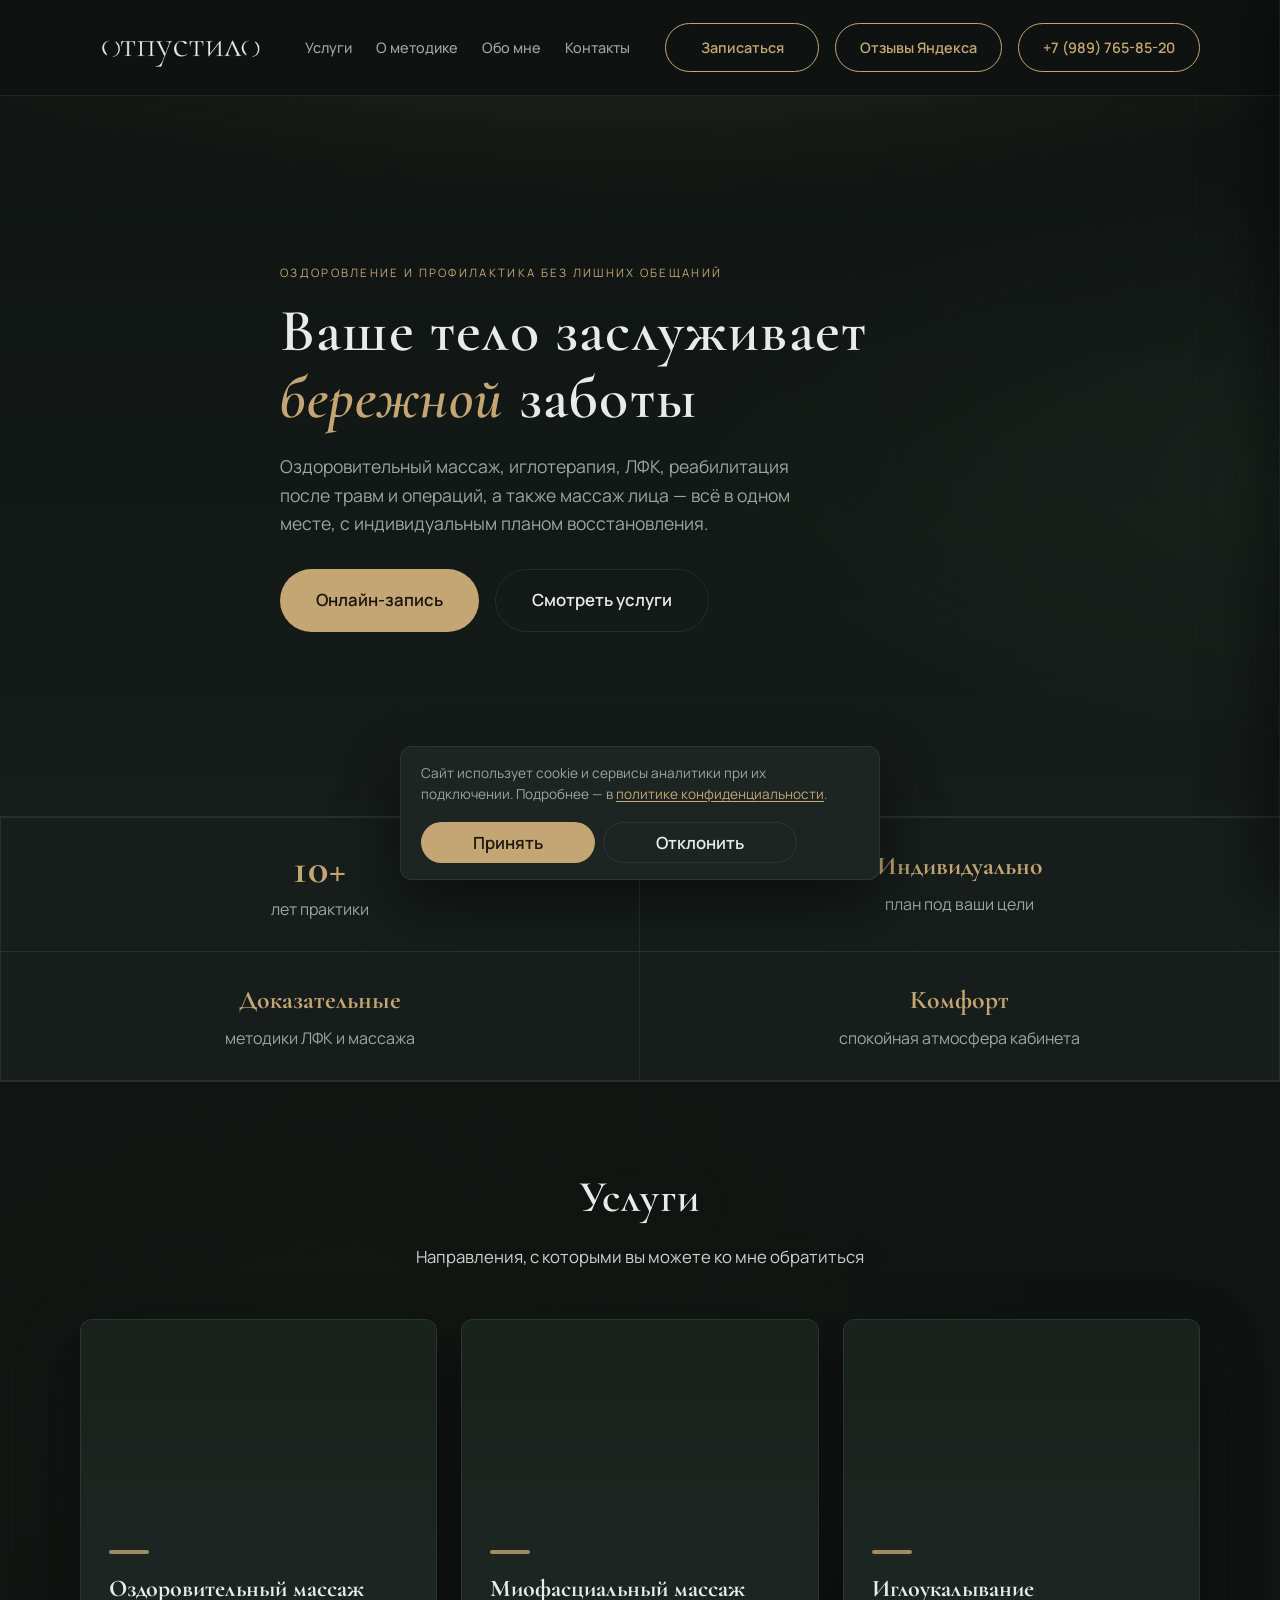
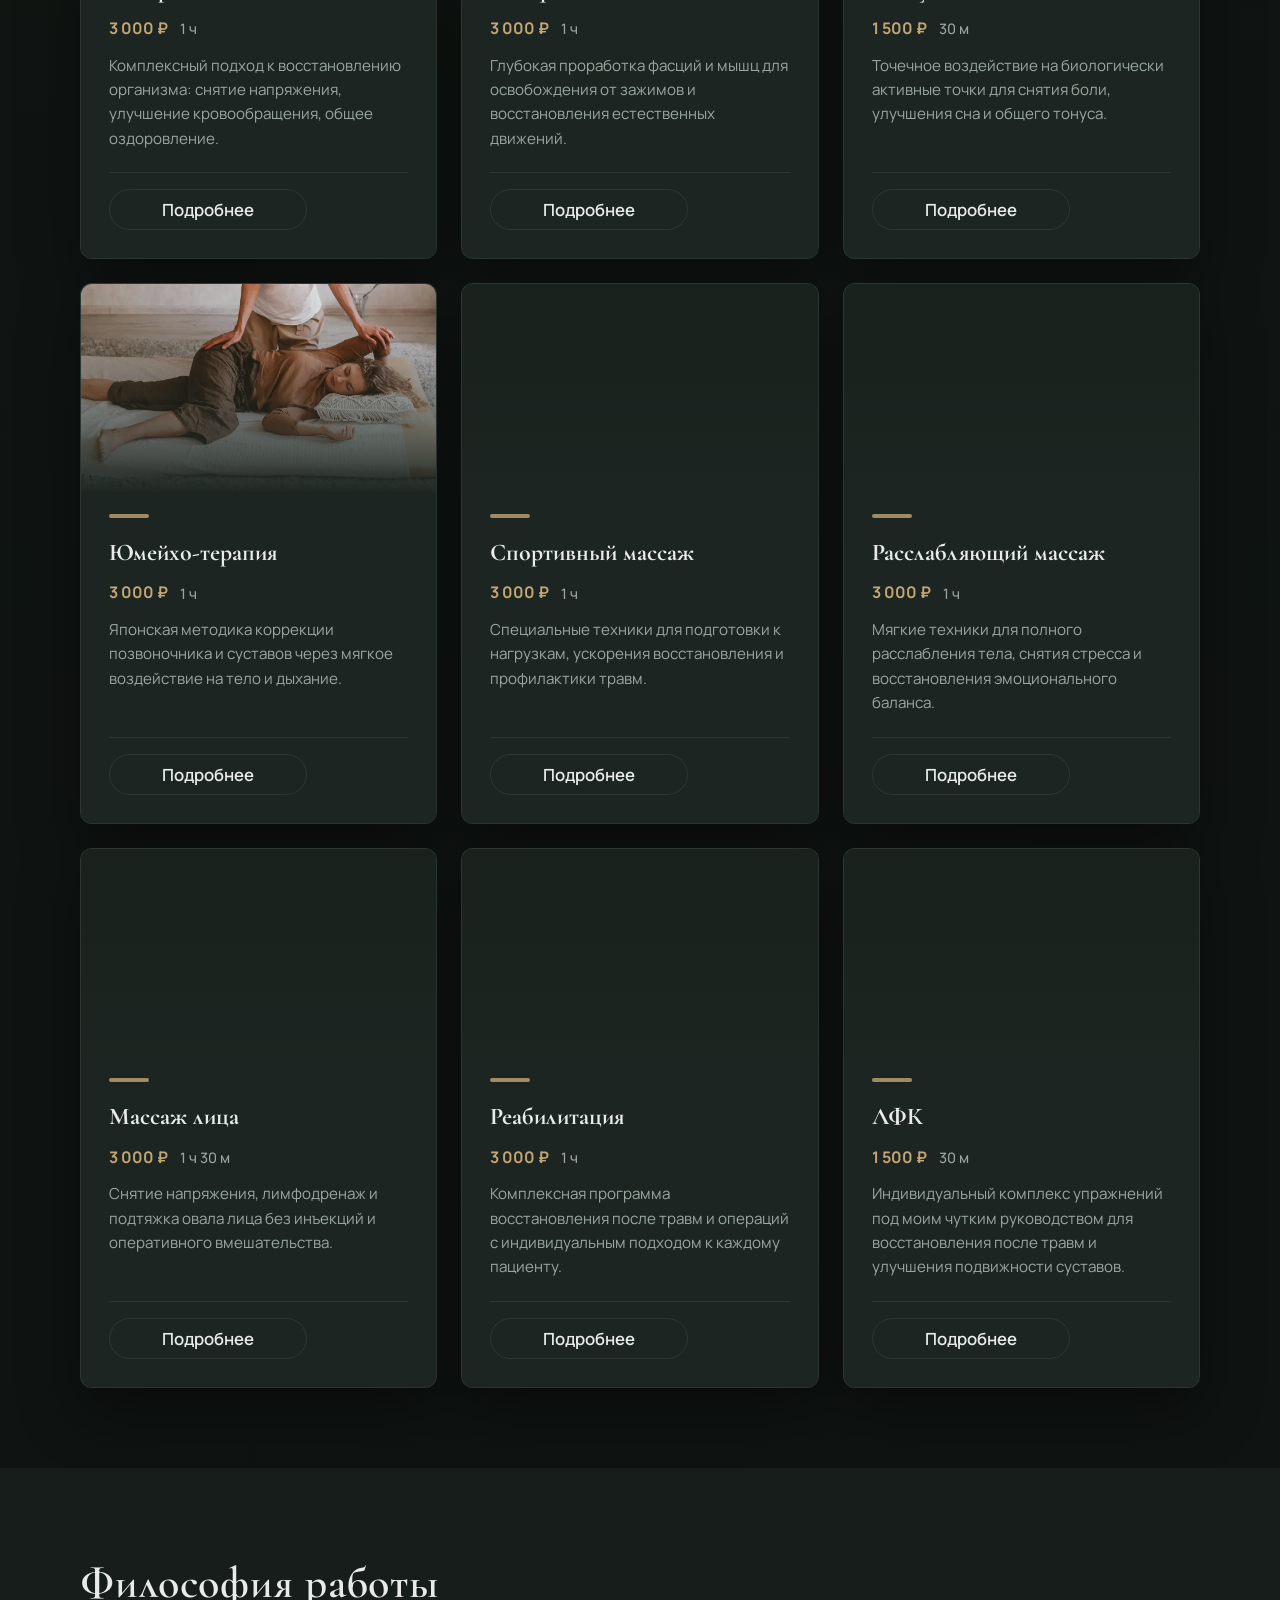
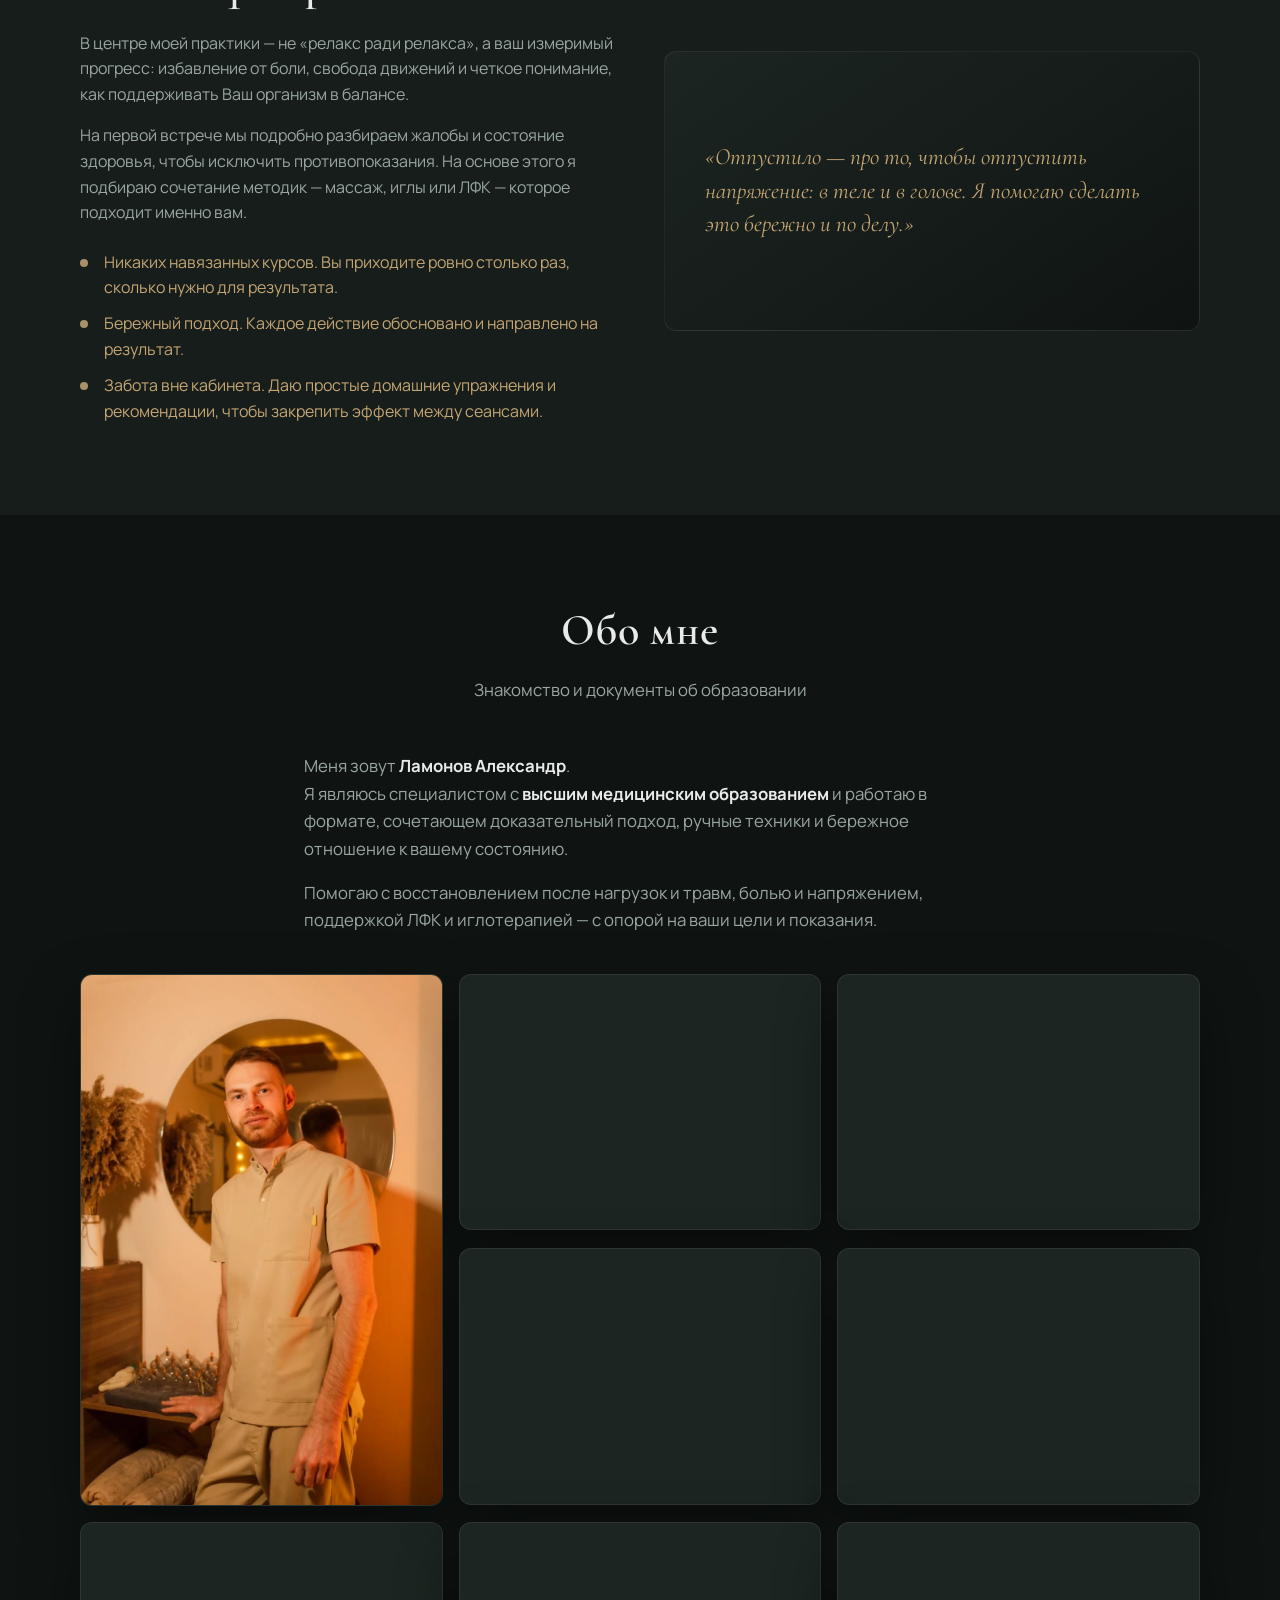
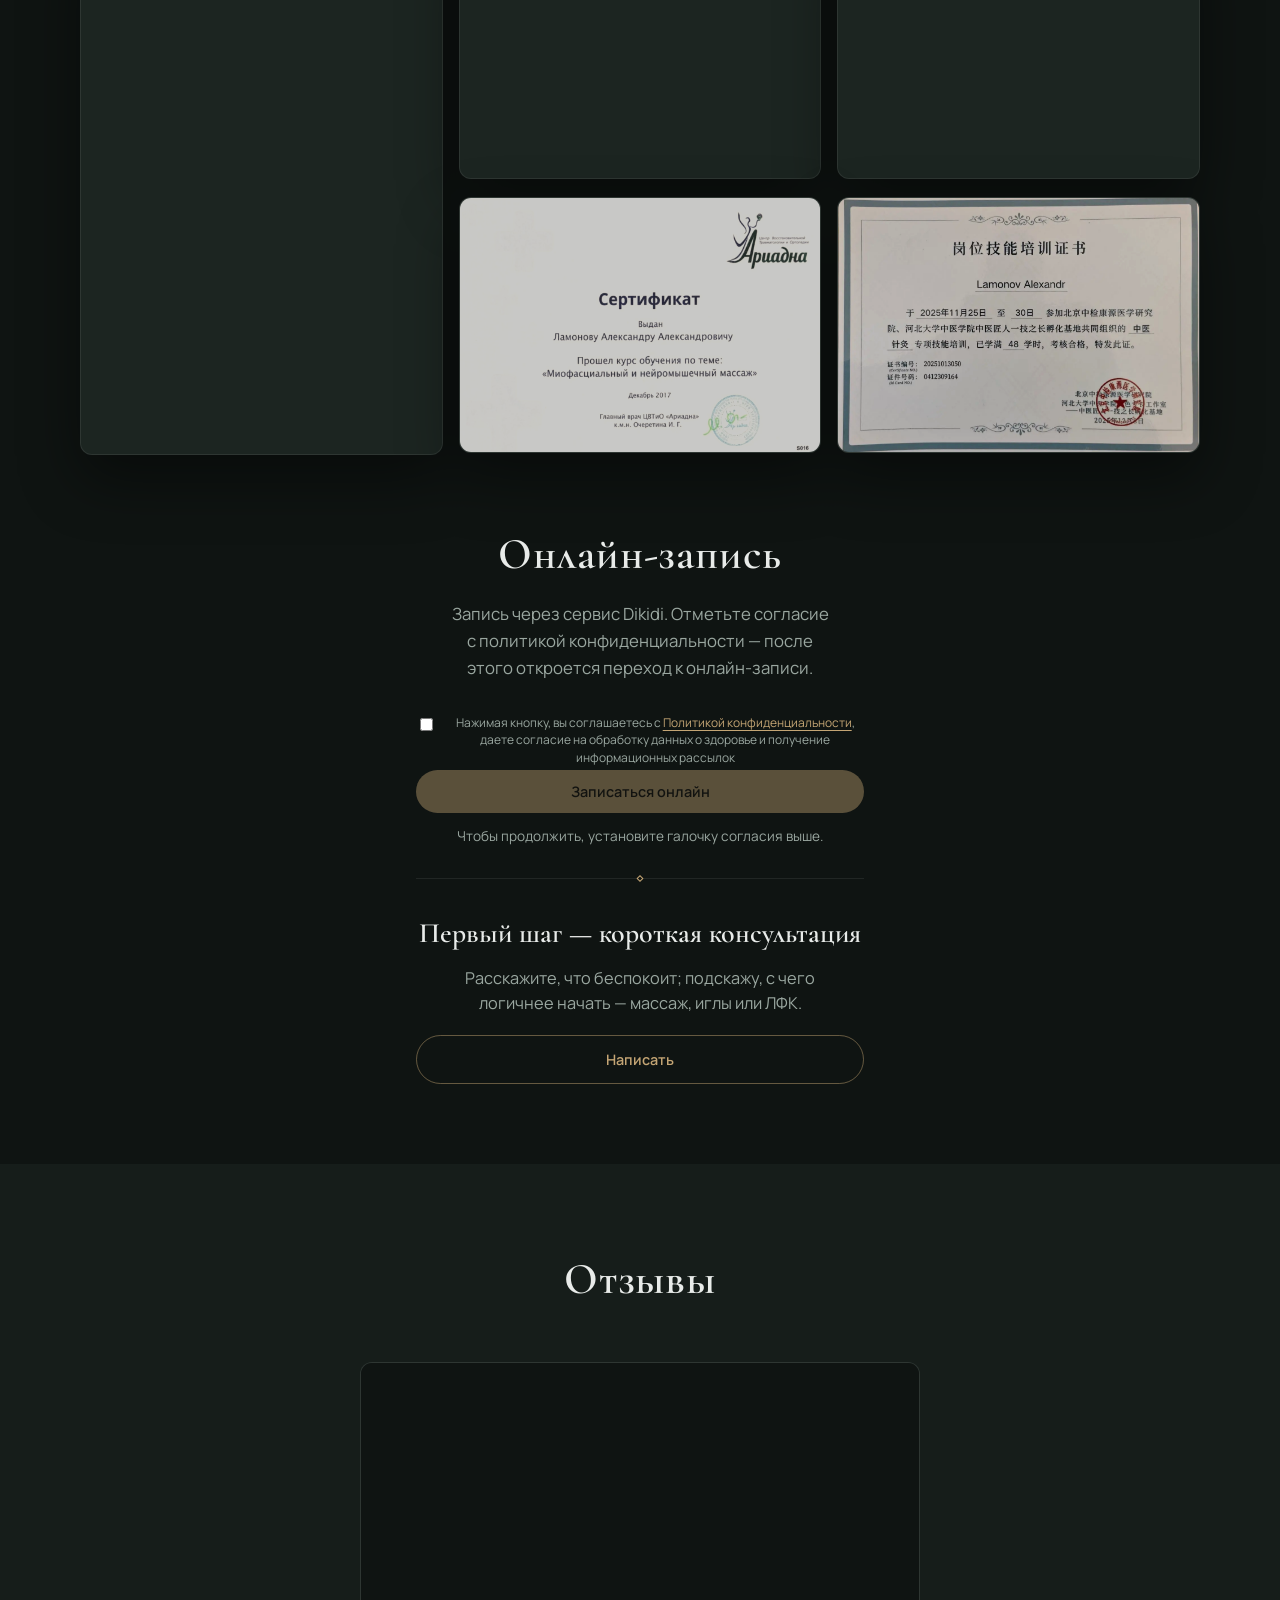
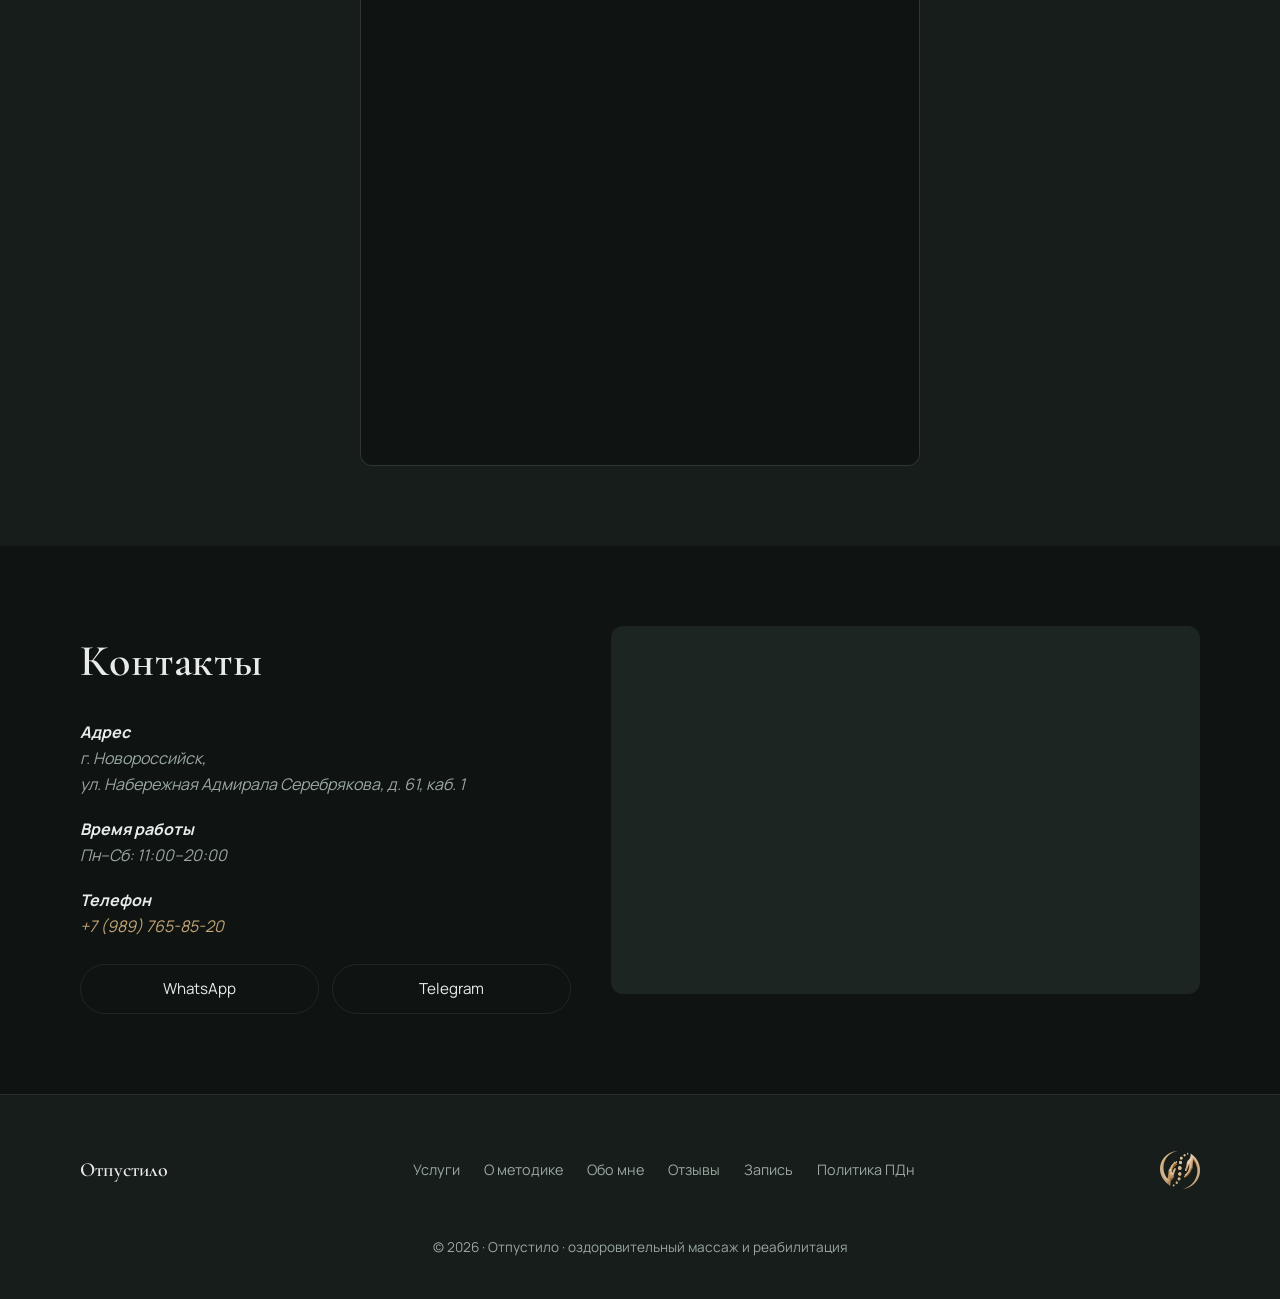
==== index.html @ 8b05443a "Обновление: логотип в шапке, анимация золотистого цвета, кнопка вверх, мобильная версия" ====
<!DOCTYPE html>
<html lang="ru">
<head>
  <meta charset="UTF-8" />
  <meta name="viewport" content="width=device-width, initial-scale=1.0" />
  <meta name="theme-color" content="#ffffff" />
  <meta name="description" content="Отпустило — оздоровительный массаж, иглотерапия, ЛФК, реабилитация и массаж лица. Индивидуальный подход." />
  <title>Отпустило — оздоровительный массаж, иглотерапия, ЛФК, реабилитация</title>

  <meta property="og:locale" content="ru_RU" />
  <meta property="og:type" content="website" />
  <meta property="og:site_name" content="Отпустило" />
  <meta property="og:title" content="Отпустило — оздоровительный массаж, иглотерапия, ЛФК, реабилитация" />
  <meta property="og:description" content="Отпустило — оздоровительный массаж, иглотерапия, ЛФК, реабилитация и массаж лица. Индивидуальный подход." />
  <meta property="og:image" content="images/services-bg.jpg" />

  <meta name="twitter:card" content="summary_large_image" />
  <meta name="twitter:title" content="Отпустило — оздоровительный массаж, иглотерапия, ЛФК, реабилитация" />
  <meta name="twitter:description" content="Отпустило — оздоровительный массаж, иглотерапия, ЛФК, реабилитация и массаж лица. Индивидуальный подход." />
  <meta name="twitter:image" content="images/services-bg.jpg" />
  <link rel="preconnect" href="https://fonts.googleapis.com" />
  <link rel="preconnect" href="https://fonts.gstatic.com" crossorigin />
  <link rel="preload" href="styles.css" as="style" />
  <link rel="preload" as="image" href="images/services-bg.jpg" />
  <link rel="preload" as="style" href="https://fonts.googleapis.com/css2?family=Cormorant+Garamond:ital,wght@0,400;0,600;0,700;1,400&family=Manrope:wght@400;500;600;700&display=swap" />
  <link rel="stylesheet" href="https://fonts.googleapis.com/css2?family=Cormorant+Garamond:ital,wght@0,400;0,600;0,700;1,400&family=Manrope:wght@400;500;600;700&display=swap" media="print" onload="this.media='all'" />
  <noscript><link rel="stylesheet" href="https://fonts.googleapis.com/css2?family=Cormorant+Garamond:ital,wght@0,400;0,600;0,700;1,400&family=Manrope:wght@400;500;600;700&display=swap" /></noscript>
  <link rel="stylesheet" href="styles.css" />
  
  <link rel="icon" type="image/png" href="images/Logo.png">
  <link rel="apple-touch-icon" href="images/Logo.png">
</head>
<body>
  <div class="scroll-progress" id="scroll-progress" aria-label="Прогресс страницы" aria-hidden="false"></div>

  <header class="header" id="top">
    <div class="container header__inner">
      <a class="logo logo--header-wide" href="#top"><img src="images/logo-header.png" alt="Отпустило" class="logo__image" /></a>
      <nav class="nav--desktop" aria-label="Основное меню">
        <a href="#services">Услуги</a>
        <a href="#about">О методике</a>
        <a href="#about-me">Обо мне</a>
        <a href="#contacts">Контакты</a>
      </nav>
      <div class="header__toolbar">
        <a class="btn btn--header nav-desktop__cta" href="#booking">Записаться</a>
        <a class="btn btn--header btn--reviews-link desktop-only" href="#reviews">Отзывы Яндекса</a>
        <a class="btn btn--header btn--phone desktop-only" href="tel:+79897658520">+7 (989) 765-85-20</a>
        <button
          class="burger"
          type="button"
          aria-label="Открыть меню"
          id="burger"
          aria-expanded="false"
          aria-controls="mobile-nav-drawer"
        >
          <span></span><span></span><span></span>
        </button>
      </div>
    </div>
  </header>

  <div class="mobile-nav-overlay" id="mobile-nav-overlay" tabindex="-1" aria-hidden="true"></div>
  <aside class="mobile-nav-drawer" id="mobile-nav-drawer" aria-label="Меню сайта" aria-hidden="true">
    <div class="mobile-nav__logo">
      <img src="images/Logo.png" alt="Отпустило логотип" width="120" height="120" decoding="async" />
    </div>
    <nav class="mobile-nav__list" id="nav">
      <a class="mobile-nav__link" href="#services">Услуги</a>
      <a class="mobile-nav__link" href="#about">О методике</a>
      <a class="mobile-nav__link" href="#about-me">Обо мне</a>
      <a class="mobile-nav__link" href="#reviews">Отзывы Яндекса</a>
      <a class="mobile-nav__link" href="#contacts">Контакты</a>
      <a class="mobile-nav__link mobile-nav__link--phone" href="tel:+79897658520">Позвонить</a>
      <a class="btn btn--primary mobile-nav__cta" href="#booking">Записаться</a>
    </nav>
  </aside>

  <main>
    <section class="hero">
      <div class="hero__bg" aria-hidden="true"></div>
      <div class="container hero__content">
        <p class="hero__eyebrow">
          <span class="hero__eyebrow-top">Оздоровление и профилактика</span>
          <span class="hero__eyebrow-bottom">без лишних обещаний</span>
        </p>
        <h1 class="hero__title">Ваше тело заслуживает <em>бережной</em> заботы</h1>
        <p class="hero__text">
          Оздоровительный массаж, иглотерапия, ЛФК, реабилитация после травм и операций, а также массаж лица —
          всё в одном месте, с индивидуальным планом восстановления.
        </p>
        <div class="hero__actions">
          <a class="btn btn--primary btn--hero-promo" href="#booking">Онлайн-запись</a>
          <a class="btn btn--ghost btn--hero-promo" href="#services">Смотреть услуги</a>
        </div>
      </div>
    </section>

    <section class="trust reveal-on-scroll">
      <div class="container trust__grid">
        <div class="trust__item">
          <strong>10+</strong>
          <span>лет практики</span>
        </div>
        <div class="trust__item">
          <strong>Индивидуально</strong>
          <span>план под ваши цели</span>
        </div>
        <div class="trust__item">
          <strong>Доказательные</strong>
          <span>методики ЛФК и массажа</span>
        </div>
        <div class="trust__item">
          <strong>Комфорт</strong>
          <span>спокойная атмосфера кабинета</span>
        </div>
      </div>
    </section>

    <section class="section section--services" id="services" aria-labelledby="services-title">
      <div class="section--services__bg" aria-hidden="true"></div>
      <div class="container section--services__content reveal-on-scroll">
        <header class="section__head">
          <h2 class="section__title" id="services-title">Услуги</h2>
          <p class="section__lead">Направления, с которыми вы можете ко мне обратиться</p>
        </header>
        <div class="services-carousel">
          <div class="services-carousel__track-wrap">
          <div class="cards" id="services-cards">
          <article class="card card--massage">
            <div class="card__media" aria-hidden="true">
              <img class="card__media-img" src="images/card-massage.webp" width="800" height="520" alt="" decoding="async" loading="lazy" onerror="this.onerror=null;this.src='images/card-massage.svg'" />
            </div>
            <div class="card__content">
              <div class="card__icon" aria-hidden="true"></div>
              <h3 class="card__title">Оздоровительный массаж</h3>
              <div class="card__meta">
                <span class="card__price">3 000 ₽</span>
                <span class="card__duration">1 ч</span>
              </div>
              <p class="card__text">
                Комплексный подход к восстановлению организма: снятие напряжения, улучшение кровообращения, общее оздоровление.
              </p>
              <div class="card__actions">
                <button type="button" class="btn btn--ghost btn--small" data-open-dialog="service-massage">Подробнее</button>
              </div>
            </div>
          </article>
          <article class="card card--massage">
            <div class="card__media" aria-hidden="true">
              <img class="card__media-img" src="images/card-myofascial.webp" width="800" height="520" alt="" decoding="async" loading="lazy" onerror="this.onerror=null;this.src='images/card-myofascial.svg'" />
            </div>
            <div class="card__content">
              <div class="card__icon" aria-hidden="true"></div>
              <h3 class="card__title">Миофасциальный массаж</h3>
              <div class="card__meta">
                <span class="card__price">3 000 ₽</span>
                <span class="card__duration">1 ч</span>
              </div>
              <p class="card__text">
                Глубокая проработка фасций и мышц для освобождения от зажимов и восстановления естественных движений.
              </p>
              <div class="card__actions">
                <button type="button" class="btn btn--ghost btn--small" data-open-dialog="service-myofascial">Подробнее</button>
              </div>
            </div>
          </article>
          <article class="card card--acupuncture">
            <div class="card__media" aria-hidden="true">
              <img class="card__media-img" src="images/card-acupuncture.webp" width="800" height="520" alt="" decoding="async" loading="lazy" onerror="this.onerror=null;this.src='images/card-acupuncture.svg'" />
            </div>
            <div class="card__content">
              <div class="card__icon" aria-hidden="true"></div>
              <h3 class="card__title">Иглоукалывание</h3>
              <div class="card__meta">
                <span class="card__price">1 500 ₽</span>
                <span class="card__duration">30 м</span>
              </div>
              <p class="card__text">
                Точечное воздействие на биологически активные точки для снятия боли, улучшения сна и общего тонуса.
              </p>
              <div class="card__actions">
                <button type="button" class="btn btn--ghost btn--small" data-open-dialog="service-acupuncture">Подробнее</button>
              </div>
            </div>
          </article>
          <article class="card card--acupuncture">
            <div class="card__media" aria-hidden="true">
              <img class="card__media-img" src="images/card-yumeiho.webp" width="800" height="520" alt="" decoding="async" loading="lazy" onerror="this.onerror=null;this.src='images/card-yumeiho.svg'" />
            </div>
            <div class="card__content">
              <div class="card__icon" aria-hidden="true"></div>
              <h3 class="card__title">Юмейхо-терапия</h3>
              <div class="card__meta">
                <span class="card__price">3 000 ₽</span>
                <span class="card__duration">1 ч</span>
              </div>
              <p class="card__text">
                Японская методика коррекции позвоночника и суставов через мягкое воздействие на тело и дыхание.
              </p>
              <div class="card__actions">
                <button type="button" class="btn btn--ghost btn--small" data-open-dialog="service-yumeiho">Подробнее</button>
              </div>
            </div>
          </article>
          <article class="card card--massage">
            <div class="card__media" aria-hidden="true">
              <img class="card__media-img" src="images/card-sports.webp" width="800" height="520" alt="" decoding="async" loading="lazy" onerror="this.onerror=null;this.src='images/card-sports.svg'" />
            </div>
            <div class="card__content">
              <div class="card__icon" aria-hidden="true"></div>
              <h3 class="card__title">Спортивный массаж</h3>
              <div class="card__meta">
                <span class="card__price">3 000 ₽</span>
                <span class="card__duration">1 ч</span>
              </div>
              <p class="card__text">
                Специальные техники для подготовки к нагрузкам, ускорения восстановления и профилактики травм.
              </p>
              <div class="card__actions">
                <button type="button" class="btn btn--ghost btn--small" data-open-dialog="service-sports">Подробнее</button>
              </div>
            </div>
          </article>
          <article class="card card--massage">
            <div class="card__media" aria-hidden="true">
              <img class="card__media-img" src="images/card-relaxing.webp" width="800" height="520" alt="" decoding="async" loading="lazy" onerror="this.onerror=null;this.src='images/card-relaxing.svg'" />
            </div>
            <div class="card__content">
              <div class="card__icon" aria-hidden="true"></div>
              <h3 class="card__title">Расслабляющий массаж</h3>
              <div class="card__meta">
                <span class="card__price">3 000 ₽</span>
                <span class="card__duration">1 ч</span>
              </div>
              <p class="card__text">
                Мягкие техники для полного расслабления тела, снятия стресса и восстановления эмоционального баланса.
              </p>
              <div class="card__actions">
                <button type="button" class="btn btn--ghost btn--small" data-open-dialog="service-relaxing">Подробнее</button>
              </div>
            </div>
          </article>
          <article class="card card--face">
            <div class="card__media" aria-hidden="true">
              <img class="card__media-img" src="images/card-face.webp" width="800" height="520" alt="" decoding="async" loading="lazy" onerror="this.onerror=null;this.src='images/card-face.svg'" />
            </div>
            <div class="card__content">
              <div class="card__icon" aria-hidden="true"></div>
              <h3 class="card__title">Массаж лица</h3>
              <div class="card__meta">
                <span class="card__price">3 000 ₽</span>
                <span class="card__duration">1 ч 30 м</span>
              </div>
              <p class="card__text">
                Снятие напряжения, лимфодренаж и подтяжка овала лица без инъекций и оперативного вмешательства.
              </p>
              <div class="card__actions">
                <button type="button" class="btn btn--ghost btn--small" data-open-dialog="service-face">Подробнее</button>
              </div>
            </div>
          </article>
          <article class="card card--lfk">
            <div class="card__media" aria-hidden="true">
              <img class="card__media-img" src="images/card-rehabilitation.webp" width="800" height="520" alt="" decoding="async" loading="lazy" onerror="this.onerror=null;this.src='images/card-rehabilitation.svg'" />
            </div>
            <div class="card__content">
              <div class="card__icon" aria-hidden="true"></div>
              <h3 class="card__title">Реабилитация</h3>
              <div class="card__meta">
                <span class="card__price">3 000 ₽</span>
                <span class="card__duration">1 ч</span>
              </div>
              <p class="card__text">
                Комплексная программа восстановления после травм и операций с индивидуальным подходом к каждому пациенту.
              </p>
              <div class="card__actions">
                <button type="button" class="btn btn--ghost btn--small" data-open-dialog="service-rehabilitation">Подробнее</button>
              </div>
            </div>
          </article>
          <article class="card card--lfk">
            <div class="card__media" aria-hidden="true">
              <img class="card__media-img" src="images/card-lfk.webp" width="800" height="520" alt="" decoding="async" loading="lazy" onerror="this.onerror=null;this.src='images/card-lfk.svg'" />
            </div>
            <div class="card__content">
              <div class="card__icon" aria-hidden="true"></div>
              <h3 class="card__title">ЛФК</h3>
              <div class="card__meta">
                <span class="card__price">1 500 ₽</span>
                <span class="card__duration">30 м</span>
              </div>
              <p class="card__text">
                Индивидуальный комплекс упражнений под моим чутким руководством для восстановления после травм и улучшения подвижности суставов.
              </p>
              <div class="card__actions">
                <button type="button" class="btn btn--ghost btn--small" data-open-dialog="service-lfk">Подробнее</button>
              </div>
            </div>
          </article>
          </div>
          </div>
          <div class="services-carousel__nav" aria-label="Навигация по услугам">
            <button type="button" class="services-carousel__btn services-carousel__btn--prev" aria-label="Предыдущая услуга" data-services-prev>
              <span class="services-carousel__btn-icon services-carousel__btn-icon--prev" aria-hidden="true"></span>
            </button>
            <div class="services-carousel__dots" id="services-carousel-dots" role="group" aria-label="Слайды услуг"></div>
            <button type="button" class="services-carousel__btn services-carousel__btn--next" aria-label="Следующая услуга" data-services-next>
              <span class="services-carousel__btn-icon services-carousel__btn-icon--next" aria-hidden="true"></span>
            </button>
          </div>
        </div>
      </div>
    </section>

    <section class="section section--alt" id="about" aria-labelledby="about-title">
      <div class="container split reveal-on-scroll">
        <div class="split__text">
          <h2 class="section__title" id="about-title">Философия работы</h2>
          <p class="split__p">
            В центре моей практики — не «релакс ради релакса», а ваш измеримый прогресс: избавление от боли, свобода движений и четкое понимание, как поддерживать Ваш организм в балансе.
          </p>
          <p class="split__p">
            На первой встрече мы подробно разбираем жалобы и состояние здоровья, чтобы исключить противопоказания. На основе этого я подбираю сочетание методик — массаж, иглы или ЛФК — которое подходит именно вам.
          </p>
          <ul class="checklist">
            <li>Никаких навязанных курсов. Вы приходите ровно столько раз, сколько нужно для результата.</li>
            <li>Бережный подход. Каждое действие обосновано и направлено на результат.</li>
            <li>Забота вне кабинета. Даю простые домашние упражнения и рекомендации, чтобы закрепить эффект между сеансами.</li>
          </ul>
        </div>
        <div class="split__panel" aria-hidden="true">
          <blockquote>
            «Отпустило — про то, чтобы отпустить напряжение: в теле и в голове. Я помогаю сделать это бережно и по делу.»
          </blockquote>
        </div>
      </div>
    </section>

    <section class="section" id="about-me" aria-labelledby="about-me-title">
      <div class="container about-me reveal-on-scroll">
        <header class="section__head">
          <h2 class="section__title" id="about-me-title">Обо мне</h2>
          <p class="section__lead">Знакомство и документы об образовании</p>
        </header>
        <div class="about-me__text">
          <p>
            Меня зовут <strong>Ламонов Александр</strong>.<br />
            Я являюсь специалистом с <strong>высшим медицинским образованием</strong> и работаю в формате,
            сочетающем доказательный подход, ручные техники и бережное отношение к вашему состоянию.
          </p>
          <p>
            Помогаю с восстановлением после нагрузок и травм, болью и напряжением, поддержкой ЛФК и иглотерапией — с опорой на ваши цели и показания.
          </p>
        </div>
        <div class="about-me__content">
          <div class="about-me__photo-column">
            <div class="about-me__photo about-me__photo--1">
              <img src="images/about-me-photo-1.webp" width="297" height="436" alt="Ламонов Александр - фото 1" loading="lazy" decoding="async" onerror="this.onerror=null;this.src='images/about-me-photo-1.svg'" />
            </div>
            <div class="about-me__photo about-me__photo--2">
              <img src="images/about-me-photo-2.webp" width="297" height="436" alt="Ламонов Александр - фото 2" loading="lazy" decoding="async" onerror="this.onerror=null;this.src='images/about-me-photo-2.svg'" />
            </div>
          </div>
          <ul class="about-me__diplomas" aria-label="Дипломы и сертификаты">
            <li class="about-me__diploma">
              <button type="button" class="diploma-frame diploma-frame--thumb" aria-label="Показать скан диплома 1">
                <img src="images/diploma-01.webp" width="560" height="396" alt="" loading="lazy" decoding="async" onerror="this.onerror=null;this.src='images/diploma-01.svg'" />
              </button>
            </li>
            <li class="about-me__diploma">
              <button type="button" class="diploma-frame diploma-frame--thumb" aria-label="Показать скан диплома 2">
                <img src="images/diploma-02.webp" width="560" height="396" alt="" loading="lazy" decoding="async" onerror="this.onerror=null;this.src='images/diploma-02.svg'" />
              </button>
            </li>
            <li class="about-me__diploma">
              <button type="button" class="diploma-frame diploma-frame--thumb" aria-label="Показать скан диплома 3">
                <img src="images/diploma-03.webp" width="560" height="396" alt="" loading="lazy" decoding="async" onerror="this.onerror=null;this.src='images/diploma-03.svg'" />
              </button>
            </li>
            <li class="about-me__diploma">
              <button type="button" class="diploma-frame diploma-frame--thumb" aria-label="Показать скан диплома 4">
                <img src="images/diploma-04.webp" width="560" height="396" alt="" loading="lazy" decoding="async" onerror="this.onerror=null;this.src='images/diploma-04.svg'" />
              </button>
            </li>
            <li class="about-me__diploma">
              <button type="button" class="diploma-frame diploma-frame--thumb" aria-label="Показать скан диплома 5">
                <img src="images/diploma-05.webp" width="560" height="396" alt="" loading="lazy" decoding="async" onerror="this.onerror=null;this.src='images/diploma-05.svg'" />
              </button>
            </li>
            <li class="about-me__diploma">
              <button type="button" class="diploma-frame diploma-frame--thumb" aria-label="Показать скан диплома 6">
                <img src="images/diploma-06.webp" width="560" height="396" alt="" loading="lazy" decoding="async" onerror="this.onerror=null;this.src='images/diploma-06.svg'" />
              </button>
            </li>
            <li class="about-me__diploma">
              <button type="button" class="diploma-frame diploma-frame--thumb" aria-label="Показать скан диплома 7">
                <img src="images/diploma-07.webp" width="560" height="396" alt="" loading="lazy" decoding="async" onerror="this.onerror=null;this.src='images/diploma-07.svg'" />
              </button>
            </li>
            <li class="about-me__diploma">
              <button type="button" class="diploma-frame diploma-frame--thumb" aria-label="Показать скан диплома 8">
                <img src="images/diploma-08.webp" width="560" height="396" alt="" loading="lazy" decoding="async" onerror="this.onerror=null;this.src='images/diploma-08.svg'" />
              </button>
            </li>
          </ul>
        </div>
      </div>
    </section>

    <section class="section" id="booking" data-dikidi-url="https://dikidi.net/1228806" aria-labelledby="booking-title">
      <div class="container booking reveal-on-scroll">
        <div class="booking__intro">
          <h2 class="section__title" id="booking-title">Онлайн-запись</h2>
          <p class="section__lead">
            Запись через сервис Dikidi. Отметьте согласие с политикой конфиденциальности — после этого откроется переход к онлайн-записи.
          </p>
        </div>
        <div class="booking-gate" id="booking-gate">
          <label class="consent consent--booking field--full">
            <input type="checkbox" id="booking-consent" autocomplete="off" />
            <span id="booking-consent-label">
              Нажимая кнопку, вы соглашаетесь с <a href="privacy.html" target="_blank" rel="noopener noreferrer" style="white-space: nowrap;">Политикой конфиденциальности</a>, даете согласие на обработку данных о здоровье и получение информационных рассылок
            </span>
          </label>
          <button type="button" class="btn btn--primary btn--block booking-gate__btn" id="booking-go" disabled aria-describedby="booking-consent-label">
            Записаться онлайн
          </button>
          <p class="booking-gate__hint" id="booking-hint">Чтобы продолжить, установите галочку согласия выше.</p>
          <div class="booking-gate__extra">
            <h3 class="booking__subtitle">Первый шаг — короткая консультация</h3>
            <p class="booking__lead-extra">
              Расскажите, что беспокоит; подскажу, с чего логичнее начать — массаж, иглы или ЛФК.
            </p>
          </div>
          <a class="btn btn--ghost btn--block booking-gate__write" href="#contacts">Написать</a>
        </div>
      </div>
    </section>

    <section
      class="section section--alt section--reviews"
      id="reviews"
      aria-labelledby="reviews-title"
      data-yandex-reviews-src="https://yandex.ru/maps-reviews-widget/241125886306?comments"
    >
      <div class="container reviews-block reveal-on-scroll">
        <header class="section__head">
          <h2 class="section__title" id="reviews-title">Отзывы</h2>
        </header>
        <div class="yandex-reviews yandex-reviews--page">
          <iframe
            class="yandex-reviews__iframe js-yandex-reviews-iframe"
            title="Отзывы на Яндекс.Картах"
            loading="lazy"
            referrerpolicy="no-referrer-when-downgrade"
            sandbox="allow-scripts allow-same-origin allow-popups allow-top-navigation-by-user-activation"
          ></iframe>
          <p class="yandex-reviews__fallback" id="yandex-reviews-fallback-page" hidden>
            Укажите URL виджета отзывов: в теге секции <code>#reviews</code> задайте атрибут
            <code>data-yandex-reviews-src</code> (скопируйте из кабинета организации на Яндекс.Картах, формат вида
            <code>https://yandex.ru/maps-reviews-widget/…/comments</code>) — тогда виджет подтянется здесь и в шапке.
          </p>
        </div>
      </div>
    </section>

    <section class="section" id="contacts" aria-labelledby="contacts-title">
      <div class="container contacts reveal-on-scroll">
        <div>
          <h2 class="section__title" id="contacts-title">Контакты</h2>
          <address>
          <ul class="contacts__list">
            <li>
              <strong>Адрес</strong><br />
              <a href="https://yandex.ru/maps/org/241125886306" target="_blank" rel="noopener noreferrer" class="contacts__link">
                г. Новороссийск,<br />ул. Набережная Адмирала Серебрякова, д. 61<span class="desktop-only">, каб. 1</span>
              </a>
            </li>
            <li><strong>Время работы</strong><br />Пн–Сб: 11:00–20:00</li>
            <li><strong>Телефон</strong><br /><a href="tel:+79897658520">+7 (989) 765-85-20</a></li>
          </ul>
          </address>
          <div class="contacts__social">
            <a class="social" href="https://wa.me/79897658520" rel="noopener noreferrer" target="_blank">WhatsApp</a>
            <a class="social" href="https://t.me/dr_alex_lam" rel="noopener noreferrer" target="_blank">Telegram</a>
          </div>
        </div>
        <div class="contacts__map">
          <iframe
            class="contacts__map-iframe"
            src="https://yandex.ru/map-widget/v1/?ll=37.768899%2C44.723971&amp;z=15.5&amp;ol=biz&amp;oid=241125886306"
            title="Отпустило — Яндекс.Карты"
            loading="lazy"
            referrerpolicy="no-referrer-when-downgrade"
            sandbox="allow-scripts allow-same-origin allow-popups"
            allowfullscreen
          ></iframe>
        </div>
      </div>
    </section>
  </main>

  <dialog class="diploma-lightbox" id="diploma-lightbox" aria-modal="true" aria-label="Просмотр документа">
    <button type="button" class="diploma-lightbox__scrim" data-close-dialog aria-label="Закрыть просмотр" tabindex="-1"></button>
    <div class="diploma-lightbox__shell">
      <button type="button" class="diploma-lightbox__close" data-close-dialog aria-label="Закрыть просмотр диплома">×</button>
      <div class="diploma-lightbox__stage">
        <button type="button" class="diploma-lightbox__arrow diploma-lightbox__arrow--prev" id="diploma-prev" aria-label="Предыдущий документ">
          <span class="diploma-lightbox__arrow-icon" aria-hidden="true"></span>
        </button>
        <div class="diploma-lightbox__center">
          <div class="diploma-lightbox__viewport diploma-lightbox__viewport--desktop">
            <img class="diploma-lightbox__img" id="diploma-lightbox-img" alt="" decoding="async" />
          </div>
          <div class="diploma-lightbox__viewport diploma-lightbox__viewport--mobile">
            <div class="diploma-lightbox__strip" id="diploma-lightbox-strip" role="list"></div>
          </div>
        </div>
        <button type="button" class="diploma-lightbox__arrow diploma-lightbox__arrow--next" id="diploma-next" aria-label="Следующий документ">
          <span class="diploma-lightbox__arrow-icon" aria-hidden="true"></span>
        </button>
      </div>
    </div>
  </dialog>

  <footer class="footer">
    <div class="container footer__inner">
      <a class="footer__logo" href="#top">Отпустило</a>
      <nav class="footer__nav">
        <a href="#services">Услуги</a>
        <a href="#about" class="desktop-only">О методике</a>
        <a href="#about-me" class="desktop-only">Обо мне</a>
        <a href="#reviews" class="desktop-only">Отзывы</a>
        <a href="#booking">Запись</a>
        <a href="privacy.html">Политика ПДн</a>
      </nav>
      <div class="footer__logo-row">
        <img src="images/Logo.png" alt="" width="40" height="40" />
      </div>
      <p class="footer__copy">© <span id="year"></span> · Отпустило · оздоровительный массаж и реабилитация</p>
    </div>
  </footer>

  <dialog class="service-dialog" id="service-massage" aria-labelledby="service-massage-title">
    <div class="service-dialog__inner">
      <header class="service-dialog__head">
        <h2 class="service-dialog__title" id="service-massage-title">Оздоровительный массаж</h2>
        <button type="button" class="service-dialog__close" data-close-dialog aria-label="Закрыть">×</button>
      </header>
      <div class="service-dialog__body">
        <h3 class="service-dialog__subtitle">Для чего</h3>
        <p>Снять боль и спазм, улучшить кровообращение и подвижность, ускорить восстановление после нагрузок, травм или операций, смягчить проявления остеохондроза и зажимов от стресса.</p>
        <h3 class="service-dialog__subtitle">Для кого</h3>
        <p>Офисные работники с болью в шее и пояснице, спортсмены и любители активности, люди после переломов и растяжений на этапе реабилитации, при хронической усталости мышц и нарушениях осанки.</p>
        <h3 class="service-dialog__subtitle">Как проходит</h3>
        <p>Сначала короткий опрос и осмотр: где больно, что уже пробовали. Затем массаж выбранной зоны или всего тела с акцентом на проблему: классические приёмы, мягкая мануальная работа с мышцами и фасциями.</p>
        <h3 class="service-dialog__subtitle">Важно</h3>
        <p class="service-dialog__note">При острой травме, температуре, онкологии, тромбозах и ряде других состояний массаж может быть противопоказан — на первом визите уточняю анамнез и при сомнениях направляю к врачу.</p>
      </div>
      <footer class="service-dialog__foot">
        <a class="btn btn--primary" href="#booking" data-close-dialog>Записаться</a>
        <button type="button" class="btn btn--ghost" data-close-dialog>Закрыть</button>
      </footer>
    </div>
  </dialog>

  <dialog class="service-dialog" id="service-acupuncture" aria-labelledby="service-acupuncture-title">
    <div class="service-dialog__inner">
      <header class="service-dialog__head">
        <h2 class="service-dialog__title" id="service-acupuncture-title">Иглоукалывание</h2>
        <button type="button" class="service-dialog__close" data-close-dialog aria-label="Закрыть">×</button>
      </header>
      <div class="service-dialog__body">
        <h3 class="service-dialog__subtitle">Для чего</h3>
        <p>Точечное воздействие на биологически активные точки для снятия боли, улучшения сна, снижения тревожности и общего тонуса организма.</p>
        <h3 class="service-dialog__subtitle">Для кого</h3>
        <p>Взрослым без острых инфекционных состояний, при готовности к аккуратной телесной практике. Подходит тем, кто хочет комплексной поддержки организма.</p>
        <h3 class="service-dialog__subtitle">Как проходит</h3>
        <p>Обсуждаем жалобы и цели, определяем зоны воздействия. Используются стерильные одноразовые иглы, введение обычно почти безболезненное.</p>
        <h3 class="service-dialog__subtitle">Важно</h3>
        <p class="service-dialog__note">Противопоказания: беременность, острые кожные заболевания в зоне воздействия, тяжёлые психические расстройства в острой фазе.</p>
      </div>
      <footer class="service-dialog__foot">
        <a class="btn btn--primary" href="#booking" data-close-dialog>Записаться</a>
        <button type="button" class="btn btn--ghost" data-close-dialog>Закрыть</button>
      </footer>
    </div>
  </dialog>

  <dialog class="service-dialog" id="service-lfk" aria-labelledby="service-lfk-title">
    <div class="service-dialog__inner">
      <header class="service-dialog__head">
        <h2 class="service-dialog__title" id="service-lfk-title">ЛФК</h2>
        <button type="button" class="service-dialog__close" data-close-dialog aria-label="Закрыть">×</button>
      </header>
      <div class="service-dialog__body">
        <h3 class="service-dialog__subtitle">Для чего</h3>
        <p>Индивидуальный комплекс упражнений под моим чутким руководством для восстановления после травм, улучшения подвижности суставов, укрепления мышечного корсета и исправления осанки.</p>
        <h3 class="service-dialog__subtitle">Для кого</h3>
        <p>При остеохондрозе и протрузиях без острой фазы, при сколиозе и сутулости, после ортопедических вмешательств (по рекомендации врача), для пожилых людей с осторожной прогрессией нагрузки.</p>
        <h3 class="service-dialog__subtitle">Как проходит</h3>
        <p>Оценка движений и болевых зон, подбор комплекса: растяжка, укрепление стабилизаторов, дыхательные паттерны, баланс. Домашнее задание в простом формате.</p>
        <h3 class="service-dialog__subtitle">Важно</h3>
        <p class="service-dialog__note">При острой боли, онемении, слабости в конечностях сначала нужна очная консультация врача. ЛФК не заменяет медицинскую помощь при обострениях.</p>
      </div>
      <footer class="service-dialog__foot">
        <a class="btn btn--primary" href="#booking" data-close-dialog>Записаться</a>
        <button type="button" class="btn btn--ghost" data-close-dialog>Закрыть</button>
      </footer>
    </div>
  </dialog>

  <dialog class="service-dialog" id="service-face" aria-labelledby="service-face-title">
    <div class="service-dialog__inner">
      <header class="service-dialog__head">
        <h2 class="service-dialog__title" id="service-face-title">Массаж лица</h2>
        <button type="button" class="service-dialog__close" data-close-dialog aria-label="Закрыть">×</button>
      </header>
      <div class="service-dialog__body">
        <h3 class="service-dialog__subtitle">Для чего</h3>
        <p>Снятие напряжения жевательных и шейных мышц, улучшение лимфотока и уменьшение отёков, подтяжка овала лица без инъекций и оперативного вмешательства.</p>
        <h3 class="service-dialog__subtitle">Для кого</h3>
        <p>Для тех, кто много работает за компьютером, страдает от напряжения в челюсти, хочет мягкий wellness-уход с оздоровительным уклоном. Подходит мужчинам и женщинам.</p>
        <h3 class="service-dialog__subtitle">Как проходит</h3>
        <p>Очищение кожи, работа по линиям лица, шее и зоне декольте: расслабляющие, лимфодренажные и буккальные элементы — только если нет противопоказаний и по согласованию.</p>
        <h3 class="service-dialog__subtitle">Важно</h3>
        <p class="service-dialog__note">Не проводится при острых воспалениях кожи, герпесе в активной фазе, недавних инъекциях и операциях на лице.</p>
      </div>
      <footer class="service-dialog__foot">
        <a class="btn btn--primary" href="#booking" data-close-dialog>Записаться</a>
        <button type="button" class="btn btn--ghost" data-close-dialog>Закрыть</button>
      </footer>
    </div>
  </dialog>

  <dialog class="service-dialog" id="service-myofascial" aria-labelledby="service-myofascial-title">
    <div class="service-dialog__inner">
      <header class="service-dialog__head">
        <h2 class="service-dialog__title" id="service-myofascial-title">Миофасциальный массаж</h2>
        <button type="button" class="service-dialog__close" data-close-dialog aria-label="Закрыть">×</button>
      </header>
      <div class="service-dialog__body">
        <h3 class="service-dialog__subtitle">Для чего</h3>
        <p>Глубокая проработка фасций и мышц для освобождения от зажимов, восстановления естественных движений и улучшения подвижности.</p>
        <h3 class="service-dialog__subtitle">Для кого</h3>
        <p>При хронических болях в спине и шее, ограничении подвижности, после спортивных травм, при миофасциальном болевом синдроме.</p>
        <h3 class="service-dialog__subtitle">Как проходит</h3>
        <p>Аккуратное воздействие на триггерные точки и фасции, постепенное растягивание и расслабление мышечных волокон. Процедура может быть интенсивной, но контролируемой.</p>
        <h3 class="service-dialog__subtitle">Важно</h3>
        <p class="service-dialog__note">Не проводится при острых воспалениях, повышенной температуре, онкологических заболеваниях. Возможна легкая болезненность после процедуры.</p>
      </div>
      <footer class="service-dialog__foot">
        <a class="btn btn--primary" href="#booking" data-close-dialog>Записаться</a>
        <button type="button" class="btn btn--ghost" data-close-dialog>Закрыть</button>
      </footer>
    </div>
  </dialog>

  <dialog class="service-dialog" id="service-relaxing" aria-labelledby="service-relaxing-title">
    <div class="service-dialog__inner">
      <header class="service-dialog__head">
        <h2 class="service-dialog__title" id="service-relaxing-title">Расслабляющий массаж</h2>
        <button type="button" class="service-dialog__close" data-close-dialog aria-label="Закрыть">×</button>
      </header>
      <div class="service-dialog__body">
        <h3 class="service-dialog__subtitle">Для чего</h3>
        <p>Полное расслабление тела, снятие стресса, восстановление эмоционального баланса и улучшение качества сна.</p>
        <h3 class="service-dialog__subtitle">Для кого</h3>
        <p>При высоком уровне стресса, хронической усталости, нарушениях сна, для общего расслабления и профилактики нервного перенапряжения.</p>
        <h3 class="service-dialog__subtitle">Как проходит</h3>
        <p>Мягкие, плавные движения по всему телу, акцент на расслабляющих техниках. Создается спокойная атмосфера с приятной музыкой и ароматами.</p>
        <h3 class="service-dialog__subtitle">Важно</h3>
        <p class="service-dialog__note">Идеален для регулярного приема как часть заботы о себе. Подходит почти всем без противопоказаний.</p>
      </div>
      <footer class="service-dialog__foot">
        <a class="btn btn--primary" href="#booking" data-close-dialog>Записаться</a>
        <button type="button" class="btn btn--ghost" data-close-dialog>Закрыть</button>
      </footer>
    </div>
  </dialog>

  <dialog class="service-dialog" id="service-rehabilitation" aria-labelledby="service-rehabilitation-title">
    <div class="service-dialog__inner">
      <header class="service-dialog__head">
        <h2 class="service-dialog__title" id="service-rehabilitation-title">Реабилитация</h2>
        <button type="button" class="service-dialog__close" data-close-dialog aria-label="Закрыть">×</button>
      </header>
      <div class="service-dialog__body">
        <h3 class="service-dialog__subtitle">Для чего</h3>
        <p>Комплексная программа восстановления после травм и операций с индивидуальным подходом к каждому пациенту для возвращения к активной жизни.</p>
        <h3 class="service-dialog__subtitle">Для кого</h3>
        <p>После ортопедических операций, травм опорно-двигательного аппарата, инсультов, при хронических заболеваниях суставов и позвоночника.</p>
        <h3 class="service-dialog__subtitle">Как проходит</h3>
        <p>Комплексный подход: массаж, ЛФК, иглоукалывание и другие методы по показаниям. Индивидуальный план восстановления с постепенным увеличением нагрузки.</p>
        <h3 class="service-dialog__subtitle">Важно</h3>
        <p class="service-dialog__note">Требует консультации лечащего врача и регулярности процедур. Эффективность зависит от соблюдения рекомендаций специалиста.</p>
      </div>
      <footer class="service-dialog__foot">
        <a class="btn btn--primary" href="#booking" data-close-dialog>Записаться</a>
        <button type="button" class="btn btn--ghost" data-close-dialog>Закрыть</button>
      </footer>
    </div>
  </dialog>

  <dialog class="service-dialog" id="service-sports" aria-labelledby="service-sports-title">
    <div class="service-dialog__inner">
      <header class="service-dialog__head">
        <h2 class="service-dialog__title" id="service-sports-title">Спортивный массаж</h2>
        <button type="button" class="service-dialog__close" data-close-dialog aria-label="Закрыть">×</button>
      </header>
      <div class="service-dialog__body">
        <h3 class="service-dialog__subtitle">Для чего</h3>
        <p>Специальные техники для подготовки к нагрузкам, ускорения восстановления после тренировок, профилактики травм и повышения спортивных результатов.</p>
        <h3 class="service-dialog__subtitle">Для кого</h3>
        <p>Спортсменам любого уровня, людям с активным образом жизни, тем, кто регулярно занимается фитнесом или имеет физическую работу.</p>
        <h3 class="service-dialog__subtitle">Как проходит</h3>
        <p>Интенсивная проработка мышечных групп с акцентом на зоны наибольшей нагрузки. Техники разогрева, растяжения и восстановления.</p>
        <h3 class="service-dialog__subtitle">Важно</h3>
        <p class="service-dialog__note">Не проводится при острых травмах и воспалениях. Может вызывать дискомфорт при воздействии на напряженные мышцы.</p>
      </div>
      <footer class="service-dialog__foot">
        <a class="btn btn--primary" href="#booking" data-close-dialog>Записаться</a>
        <button type="button" class="btn btn--ghost" data-close-dialog>Закрыть</button>
      </footer>
    </div>
  </dialog>

  <dialog class="service-dialog" id="service-yumeiho" aria-labelledby="service-yumeiho-title">
    <div class="service-dialog__inner">
      <header class="service-dialog__head">
        <h2 class="service-dialog__title" id="service-yumeiho-title">Юмейхо-терапия</h2>
        <button type="button" class="service-dialog__close" data-close-dialog aria-label="Закрыть">×</button>
      </header>
      <div class="service-dialog__body">
        <h3 class="service-dialog__subtitle">Для чего</h3>
        <p>Японская методика коррекции позвоночника и суставов через мягкое воздействие на тело, дыхание и энергетические каналы.</p>
        <h3 class="service-dialog__subtitle">Для кого</h3>
        <p>При проблемах с позвоночником, сколиозе, нарушениях осанки, болях в спине и суставах, для общего оздоровления и гармонизации тела.</p>
        <h3 class="service-dialog__subtitle">Как проходит</h3>
        <p>Комплекс техник: мануальное воздействие на позвоночник и суставы, специальные упражнения, работа с дыханием. Процедура проходит в комфортном темпе.</p>
        <h3 class="service-dialog__subtitle">Важно</h3>
        <p class="service-dialog__note">Не проводится при острых состояниях позвоночника, после недавних операций, при онкологических заболеваниях. Требует регулярности для эффекта.</p>
      </div>
      <footer class="service-dialog__foot">
        <a class="btn btn--primary" href="#booking" data-close-dialog>Записаться</a>
        <button type="button" class="btn btn--ghost" data-close-dialog>Закрыть</button>
      </footer>
    </div>
  </dialog>

  <div class="cookie" id="cookie" role="dialog" aria-label="Уведомление о cookie">
    <p>
      Сайт использует cookie и сервисы аналитики при их подключении. Подробнее — в
      <a href="privacy.html">политике конфиденциальности</a>.
    </p>
    <div class="cookie__actions">
      <button type="button" class="btn btn--small btn--primary" id="cookie-accept">Принять</button>
      <button type="button" class="btn btn--small btn--ghost" id="cookie-decline">Отклонить</button>
    </div>
  </div>

  <script src="script.js"></script>
</body>
</html>
---- styles.css ----
:root {
  --bg: #0f1412;
  --bg-elevated: #161d1a;
  --surface: #1c2521;
  --text: #e8ebe9;
  --text-muted: #9aa7a0;
  --accent: #c4a574;
  --accent-hover: #d4b98a;
  --accent-soft: rgba(196, 165, 116, 0.15);
  --line: rgba(255, 255, 255, 0.08);
  --font-body: "Manrope", system-ui, sans-serif;
  --font-display: "Cormorant Garamond", Georgia, serif;
  --radius: 12px;
  --shadow: 0 24px 60px rgba(0, 0, 0, 0.45);
  /* Z-index stack */
  --z-scroll-progress: 400;
  --z-cookie: 200;
  --z-mobile-nav-drawer: 125;
  --z-header: 120;
  --z-mobile-nav-overlay: 110;
}

*,
*::before,
*::after {
  box-sizing: border-box;
}

a,
button,
input,
select,
textarea {
  -webkit-tap-highlight-color: transparent;
}

html {
  scroll-behavior: smooth;
  overflow-x: clip;
  max-width: 100%;
}

body {
  margin: 0;
  font-family: var(--font-body);
  font-size: 1rem;
  line-height: 1.6;
  color: var(--text);
  background: var(--bg);
  overflow-x: clip;
  max-width: 100%;
}

.scroll-progress {
  position: fixed;
  top: 0;
  left: 0;
  height: 3px;
  width: 0%;
  max-width: 100%;
  z-index: var(--z-scroll-progress);
  pointer-events: none;
  background: var(--accent);
  box-shadow: 0 4px 14px rgba(196, 165, 116, 0.42);
  transform-origin: left center;
}

.scroll-progress.is-visible {
  width: 100%;
  pointer-events: auto;
  cursor: pointer;
}

@keyframes scroll-progress-shimmer {
  0% {
    background-position: 0% 50%;
  }
  100% {
    background-position: 200% 50%;
  }
}

html.has-scroll-fx .reveal-on-scroll:not(.is-inview) {
  opacity: 0;
  transform: translate3d(0, 40px, 0);
}

html.has-scroll-fx .reveal-on-scroll.is-inview {
  opacity: 1;
  transform: translate3d(0, 0, 0);
  transition:
    opacity 0.85s cubic-bezier(0.22, 1, 0.36, 1),
    transform 0.9s cubic-bezier(0.22, 1, 0.36, 1);
}

@media (prefers-reduced-motion: reduce) {
  .scroll-progress {
    display: none;
    animation: none;
  }

  html.has-scroll-fx .reveal-on-scroll:not(.is-inview) {
    opacity: 1;
    transform: none;
  }

  html.has-scroll-fx .reveal-on-scroll.is-inview {
    transition: none;
  }

  .hero__bg {
    transform: none !important;
  }
}

img {
  max-width: 100%;
  height: auto;
  display: block;
}

a {
  color: var(--accent);
  text-decoration: none;
  transition: color 0.2s ease;
}

a:hover {
  color: var(--accent-hover);
}

.container {
  width: min(1120px, 100% - 40px);
  margin-inline: auto;
}

.top-bar {
  background: var(--bg-elevated);
  border-bottom: 1px solid var(--line);
  font-size: 0.85rem;
  color: var(--text-muted);
}

.top-bar__inner {
  display: flex;
  justify-content: space-between;
  align-items: center;
  padding: 10px 0;
  gap: 1rem;
  flex-wrap: wrap;
}

.top-bar__phone {
  color: var(--text);
  font-weight: 600;
}

.top-bar__reviews {
  color: var(--accent);
  font-weight: 600;
  font-size: 0.82rem;
  white-space: nowrap;
}

.top-bar__reviews:hover {
  color: var(--accent-hover);
}

.header {
  position: sticky;
  top: 0;
  z-index: var(--z-header);
  background: rgba(15, 20, 18, 0.92);
  backdrop-filter: blur(12px);
  border-bottom: 1px solid var(--line);
  transition: box-shadow 0.35s ease, border-color 0.35s ease;
}

.header.is-scrolled {
  box-shadow: 0 18px 48px rgba(0, 0, 0, 0.42);
  border-bottom-color: rgba(196, 165, 116, 0.12);
}

.header__inner {
  display: flex;
  align-items: center;
  justify-content: space-between;
  gap: 1rem;
  padding: 8px 0;
  flex-wrap: nowrap;
}

.header__toolbar {
  display: flex;
  align-items: center;
  justify-content: flex-end;
  gap: 1rem;
  flex-shrink: 1;
  min-width: 0;
  max-width: 100%;
  flex-wrap: wrap;
}

.nav--desktop {
  display: none;
  align-items: center;
  gap: 0.85rem 1.15rem;
  flex-wrap: wrap;
  justify-content: center;
  flex: 1 1 auto;
  min-width: 0;
}

.nav--desktop a:not(.btn) {
  color: var(--text-muted);
  font-size: 0.9rem;
  font-weight: 500;
  text-decoration: none;
  transition: color 0.2s;
}

.nav--desktop a:not(.btn):hover {
  color: var(--text);
}

.nav-desktop__cta {
  flex-shrink: 0;
}

@media (max-width: 1200px) {
  .header__toolbar {
    flex-wrap: nowrap;
    gap: 0.65rem;
    flex: 1 1 auto;
    justify-content: flex-end;
  }

  .header__inner {
    padding: 0;
    align-items: center;
  }
  
  .logo--header-wide {
    font-size: clamp(2.5rem, 5vw, 3.75rem);
    flex: 0 1 auto;
    margin-right: auto;
    line-height: 1;
  }
  
  .logo--header-wide .logo__image {
    width: clamp(225px, 40vw, 360px) !important;
    max-height: 158px !important;
    margin-top: -10px;
    margin-bottom: -20px;
  }
  
  .nav-desktop__cta {
    display: none !important;
  }
  
  .nav--desktop {
    display: none !important;
  }

  .desktop-only {
    display: none !important;
  }

  .btn--header {
    min-width: 0;
  }

  .burger {
    display: flex !important;
  }
}

@media (min-width: 1201px) {
  .nav--desktop {
    display: flex;
    gap: 0.85rem 1.5rem;
    margin-right: 1rem;
  }

  .burger {
    display: none !important;
  }

.logo--header-wide {
  flex: 0 0 auto;
  font-size: clamp(1.35rem, 2.4vw, 1.95rem);
  align-self: center;
}

  .logo--header-wide .logo__image {
    width: clamp(140px, 16vw, 200px) !important;
    max-height: 85px !important;
    margin-top: 12px;
  }
}

.btn--reviews-link {
  white-space: nowrap;
}

/* Privacy page: hide header buttons on mobile portrait so they don't overlap the logo.
   Keep them on desktop and tablet landscape. */
@media (max-width: 900px) and (orientation: portrait) {
  .page-privacy .header__toolbar .btn--header {
    display: none !important;
  }
}

.logo {
  font-family: var(--font-display);
  font-size: 1.5rem;
  font-weight: 600;
  letter-spacing: 0.04em;
  color: var(--text);
}

.logo--header-wide {
  flex: 1 1 auto;
  min-width: 0;
  font-size: clamp(1.55rem, 4.2vw, 2.15rem);
  letter-spacing: 0.06em;
}

.logo:hover {
  color: var(--accent);
}

.logo__image {
  display: block;
  width: clamp(80px, 10vw, 150px);
  height: auto;
  max-height: 60px;
  transition: filter 0.08s ease;
  filter: none;
  outline: none;
}

a.logo:hover .logo__image {
  filter: brightness(0) saturate(100%) invert(72%) sepia(18%) saturate(801%) hue-rotate(354deg) brightness(91%) contrast(86%);
}

.logo--hovered .logo__image {
  filter: brightness(0) saturate(100%) invert(72%) sepia(18%) saturate(801%) hue-rotate(354deg) brightness(91%) contrast(86%);
}

a.logo {
  outline: none;
}

a.logo:focus,
a.logo:focus-visible {
  outline: none;
  box-shadow: none;
}

.mobile-nav-overlay {
  position: fixed;
  inset: 0;
  z-index: var(--z-mobile-nav-overlay);
  background: rgba(0, 0, 0, 0.52);
  opacity: 0;
  visibility: hidden;
  pointer-events: none;
  transition: opacity 0.28s ease, visibility 0.28s ease;
}

body.nav-open .mobile-nav-overlay {
  opacity: 1;
  visibility: visible;
  pointer-events: auto;
}

.mobile-nav-drawer {
  position: fixed;
  top: 0;
  right: 0;
  bottom: 0;
  z-index: var(--z-mobile-nav-drawer);
  display: flex;
  flex-direction: column;
  align-items: flex-end;
  width: auto;
  max-width: min(92vw, 100%);
  height: 100vh;
  height: 100dvh;
  min-height: 100vh;
  min-height: 100dvh;
  padding: 1rem 1.25rem 2rem;
  padding-top: calc(1rem + env(safe-area-inset-top, 0px));
  padding-bottom: calc(2rem + env(safe-area-inset-bottom, 0px));
  padding-left: 1.35rem;
  background: linear-gradient(180deg, var(--surface) 0%, var(--bg-elevated) 100%);
  border-left: 1px solid var(--line);
  box-shadow: -24px 0 48px rgba(0, 0, 0, 0.35);
  transform: translateX(100%);
  transition: transform 0.32s cubic-bezier(0.22, 1, 0.36, 1);
  overflow-y: auto;
  box-sizing: border-box;
}

body.nav-open .mobile-nav-drawer {
  transform: translateX(0);
}

.mobile-nav__logo {
  display: flex;
  justify-content: center;
  align-items: center;
  padding: 1rem 0;
  width: 100%;
}

.mobile-nav__logo img {
  width: 80px;
  height: auto;
  max-width: 100%;
  display: block;
}

.mobile-nav__list {
  display: flex;
  flex-direction: column;
  gap: 0;
  width: max-content;
  max-width: 100%;
}

.mobile-nav__link {
  display: block;
  padding: 1rem 0;
  font-size: 1.05rem;
  font-weight: 600;
  color: var(--text);
  border-bottom: 1px solid var(--line);
  transition: color 0.2s;
  white-space: nowrap;
}

.mobile-nav__link:hover {
  color: var(--accent);
}

.btn {
  display: inline-flex;
  align-items: center;
  justify-content: center;
  padding: 12px 24px;
  font-family: inherit;
  font-size: 0.9rem;
  font-weight: 600;
  border: none;
  border-radius: 999px;
  cursor: pointer;
  transition: background 0.2s, color 0.2s, border-color 0.2s;
}

.btn--header {
  background: transparent;
  color: var(--accent);
  border: 1px solid var(--accent);
  /* Задаем минимальную ширину, чтобы кнопки в шапке были одинаковыми */
  min-width: 154px;
}

.btn--header:hover {
  background: var(--accent-soft);
}

.btn--primary {
  background: var(--accent);
  color: #1a1510;
}

.btn--primary:hover {
  background: var(--accent-hover);
  color: #1a1510;
}

.mobile-nav-drawer .mobile-nav__cta.btn.btn--primary {
  margin-top: 1.35rem;
  align-self: flex-start;
  padding: 0.42rem 1rem;
  font-size: 1.05rem;
  font-weight: 600;
  line-height: 1.35;
}

.btn--ghost {
  background: transparent;
  color: var(--text);
  border: 1px solid var(--line);
}

.btn--ghost:hover {
  border-color: var(--accent);
  color: var(--accent);
}

.btn--light {
  background: var(--text);
  color: var(--bg);
}

.btn--light:hover {
  background: var(--accent-hover);
  color: #1a1510;
}

.btn--block {
  width: 100%;
}

.btn--small {
  padding: 8px 52px;
  font-size: 1.05rem;
}

.burger {
  display: flex;
  flex-direction: column;
  justify-content: center;
  gap: 5px;
  padding: 10px;
  margin: -10px -10px -10px 0;
  background: none;
  border: none;
  cursor: pointer;
}

.burger span {
  display: block;
  width: 22px;
  height: 2px;
  background: var(--text);
  transition: transform 0.25s ease, opacity 0.25s ease;
}

body.nav-open .burger span:nth-child(1) {
  transform: translateY(7px) rotate(45deg);
}

body.nav-open .burger span:nth-child(2) {
  opacity: 0;
}

body.nav-open .burger span:nth-child(3) {
  transform: translateY(-7px) rotate(-45deg);
}

@media (prefers-reduced-motion: reduce) {
  .mobile-nav-drawer,
  .mobile-nav-overlay {
    transition: none;
  }

  body.nav-open .burger span:nth-child(1),
  body.nav-open .burger span:nth-child(3) {
    transform: none;
  }

  body.nav-open .burger span:nth-child(2) {
    opacity: 1;
  }
}

.hero {
  position: relative;
  min-height: min(88vh, 720px);
  display: flex;
  align-items: center;
  padding: 4rem 0 5rem;
  overflow: hidden;
}

@media (max-width: 768px) {
  .hero {
    min-height: auto;
    padding: 4rem 0 3.5rem;
  }
}

.hero__bg {
  position: absolute;
  inset: -8%;
  background:
    radial-gradient(ellipse 80% 50% at 50% -20%, rgba(196, 165, 116, 0.22) 0%, rgba(196, 165, 116, 0.1) 40%, rgba(196, 165, 116, 0) 80%),
    radial-gradient(ellipse 60% 40% at 100% 50%, rgba(80, 120, 100, 0.12) 0%, rgba(80, 120, 100, 0.05) 40%, rgba(80, 120, 100, 0) 80%),
    linear-gradient(180deg, var(--bg) 0%, var(--bg-elevated) 100%);
  pointer-events: none;
  will-change: transform;
  transform: translate3d(0, 0, 0) scale(1.08);
  transform-origin: center 30%;
}

.hero__content {
  position: relative;
  max-width: 720px;
}

.hero__eyebrow {
  text-transform: uppercase;
  letter-spacing: 0.2em;
  font-size: 0.72rem;
  color: var(--accent);
  margin: 0 0 1rem;
}

.hero__eyebrow-top,
.hero__eyebrow-bottom {
  display: inline;
}

@media (max-width: 430px) {
  .hero__eyebrow-top {
    white-space: nowrap;
  }

  .hero__eyebrow-bottom {
    display: block;
  }
}

.hero__title {
  font-family: var(--font-display);
  font-size: clamp(2.5rem, 5vw, 3.75rem);
  font-weight: 600;
  line-height: 1.12;
  margin: 0 0 1.25rem;
  letter-spacing: 0.02em;
}

.hero__title em {
  font-style: italic;
  color: var(--accent);
}

.hero__text {
  font-size: 1.1rem;
  color: var(--text-muted);
  margin: 0 0 2rem;
  max-width: 540px;
}

.hero__actions {
  display: flex;
  flex-wrap: wrap;
  gap: 1rem;
}

.hero__actions .btn--hero-promo {
  padding: 17px 36px;
  font-size: 1.05rem;
  min-height: 54px;
}

@media (max-width: 480px) {
  .hero__actions .btn--hero-promo {
    flex: 1 1 auto;
    min-width: min(100%, 240px);
    justify-content: center;
  }
}

@media (max-width: 768px) {
  .hero__actions .btn--hero-promo {
    font-size: 1.25rem;
  }

  .booking-gate__btn {
    font-size: 1.2rem;
  }

  .booking-gate__write {
    font-size: 1.15rem;
  }

  .social {
    font-size: 1.15rem;
  }
}

.trust {
  border-block: 1px solid var(--line);
  background: var(--bg-elevated);
}

.trust__grid {
  display: grid;
  grid-template-columns: repeat(2, minmax(0, 1fr));
  gap: 0;
  width: 100%;
  min-width: 0;
  box-sizing: border-box;
  border: 1px solid var(--line);
  background: var(--bg-elevated);
}

.trust__item {
  background: var(--bg-elevated);
  padding: 1.75rem 1.25rem;
  text-align: center;
  min-width: 0;
}

.trust__item:nth-child(1),
.trust__item:nth-child(3) {
  border-right: 1px solid var(--line);
}

.trust__item:nth-child(1),
.trust__item:nth-child(2) {
  border-bottom: 1px solid var(--line);
}

.trust__item strong {
  display: block;
  font-family: var(--font-display);
  font-size: 1.6rem;
  color: var(--accent);
  margin-bottom: 0.35rem;
}

.trust__item:first-child strong {
  font-size: clamp(2.05rem, 6.5vw, 2.65rem);
  line-height: 1.08;
  letter-spacing: 0.02em;
}

.trust__item span {
  font-size: 1rem;
  color: var(--text-muted);
}

/* На узких экранах сетка на всю ширину — иначе сбоку виден более тёмный фон body */
@media (max-width: 992px) {
  .trust > .container.trust__grid {
    width: 100%;
    max-width: none;
    margin-inline: 0;
  }
}
  
.section {
  padding: 5rem 0;
}

@media (max-width: 992px) {
  .section {
    padding: 3rem 0;
  }
}
  
section#about-me.section {
  padding-bottom: 2rem;
}

section#booking.section {
  padding-top: 2rem;
}

.section--alt {
  background: var(--bg-elevated);
}

.section__head {
  text-align: center;
  max-width: 560px;
  margin: 0 auto 3rem;
}

.section__title {
  font-family: var(--font-display);
  font-size: clamp(2rem, 4vw, 2.75rem);
  font-weight: 600;
  margin: 0 0 0.75rem;
  letter-spacing: 0.02em;
}

.section__lead {
  margin: 0;
  color: var(--text-muted);
  font-size: 1.05rem;
}

.section--services {
  position: relative;
  isolation: isolate;
  overflow: hidden;
}

.section--services__bg {
  position: absolute;
  inset: 0;
  z-index: 0;
  background-color: var(--bg);
  background-image:
    linear-gradient(180deg, rgba(15, 20, 18, 0.92) 0%, rgba(15, 20, 18, 0.82) 42%, rgba(15, 20, 18, 0.94) 100%),
    linear-gradient(105deg, rgba(15, 20, 18, 0.55) 0%, rgba(15, 20, 18, 0) 42%, rgba(15, 20, 18, 0) 58%, rgba(15, 20, 18, 0.5) 100%),
    url("images/services-bg.jpg");
  background-size: cover;
  background-position: center 40%;
  background-repeat: no-repeat;
}

.section--services__content {
  position: relative;
  z-index: 1;
}

.section--services .section__lead {
  color: rgba(232, 235, 233, 0.88);
  text-shadow: 0 1px 24px rgba(0, 0, 0, 0.35);
}

.section--services .section__title {
  text-shadow: 0 1px 32px rgba(0, 0, 0, 0.4);
}

.cards {
  display: grid;
  grid-template-columns: repeat(3, 1fr);
  gap: 1.5rem;
}

.services-carousel {
  position: relative;
}

.services-carousel__track-wrap {
  position: relative;
}

.services-carousel__nav {
  display: none;
  align-items: center;
  justify-content: center;
  gap: 0.75rem;
  margin-top: 1.1rem;
  padding: 0 2px;
}

.services-carousel__btn {
  flex-shrink: 0;
  display: inline-flex;
  align-items: center;
  justify-content: center;
  min-width: 44px;
  min-height: 44px;
  padding: 0 12px;
  border-radius: 999px;
  border: 1px solid var(--line);
  background: transparent;
  color: var(--accent);
  cursor: pointer;
  transition: background 0.2s, border-color 0.2s, color 0.2s, opacity 0.2s;
}

.services-carousel__btn:hover:not(:disabled) {
  background: var(--accent-soft);
  border-color: rgba(196, 165, 116, 0.45);
  color: var(--accent-hover);
}

.services-carousel__btn:disabled {
  opacity: 0.35;
  cursor: not-allowed;
}

.services-carousel__btn-icon {
  display: block;
  width: 10px;
  height: 10px;
  border-left: 2px solid currentColor;
  border-bottom: 2px solid currentColor;
}

.services-carousel__btn-icon--prev {
  transform: rotate(45deg);
  margin-left: 2px;
}

.services-carousel__btn-icon--next {
  transform: rotate(-135deg);
  margin-right: 2px;
}

.services-carousel__dots {
  display: flex;
  flex-wrap: wrap;
  align-items: center;
  justify-content: center;
  gap: 0.45rem;
  flex: 1 1 auto;
  min-width: 0;
  max-width: min(100%, 220px);
}

.services-carousel__dot {
  flex-shrink: 0;
  width: 8px;
  height: 8px;
  padding: 0;
  border: none;
  border-radius: 999px;
  background: rgba(255, 255, 255, 0.18);
  cursor: pointer;
  transition: background 0.2s, transform 0.2s;
}

.services-carousel__dot:hover {
  background: rgba(196, 165, 116, 0.55);
}

.services-carousel__dot.is-active {
  background: var(--accent);
  transform: scale(1.15);
}

@media (max-width: 992px) {
  .section--services__bg {
    background-image: none;
    background: var(--surface);
  }
  
  .cards {
    display: flex;
    gap: 1rem;
    overflow-x: auto;
    overflow-y: hidden;
    scroll-snap-type: x mandatory;
    -webkit-overflow-scrolling: touch;
    padding-bottom: 0.35rem;
    scrollbar-width: none;
  }
  
  .cards::-webkit-scrollbar {
    display: none;
  }
  
  .cards .card {
    flex: 0 0 min(78vw, 300px);
    scroll-snap-align: start;
    scroll-snap-stop: always;
    box-shadow: none;
    background: var(--bg-elevated);
    border-color: rgba(196, 165, 116, 0.2);
  }

  .services-carousel__nav {
    display: flex;
  }
}

.card {
  display: flex;
  flex-direction: column;
  background: var(--surface);
  border: 1px solid var(--line);
  border-radius: var(--radius);
  padding: 0;
  overflow: hidden;
  box-shadow: var(--shadow);
  transition: border-color 0.2s, transform 0.2s;
}

.card__content {
  display: flex;
  flex-direction: column;
  flex: 1;
  padding: 1.35rem 1.75rem 1.75rem;
  background-color: inherit;
  position: relative;
  z-index: 1;
  margin-top: -2px;
}

.card__media {
  position: relative;
  height: clamp(148px, 24vw, 210px);
  flex-shrink: 0;
  background-color: #1a221e;
  overflow: hidden;
}

.card__media-img {
  width: 100%;
  height: 100%;
  object-fit: cover;
  object-position: center;
  display: block;
  transform: translateZ(0); /* Исправление ряби/муара на некоторых экранах */
  backface-visibility: hidden;
  -webkit-user-drag: none;
}

.card__media::after {
  content: "";
  position: absolute;
  inset: 0;
  background: linear-gradient(
    to top,
    var(--surface) 0%,
    rgba(28, 37, 33, 0.8) 15%,
    rgba(28, 37, 33, 0.45) 45%,
    rgba(28, 37, 33, 0.08) 80%,
    rgba(28, 37, 33, 0) 100%
  );
  pointer-events: none;
}

@media (max-width: 768px) {
  .cards .card__media::after {
    background: linear-gradient(
      to top,
      #161d1a 0%,
      rgba(22, 29, 26, 0.8) 15%,
      rgba(22, 29, 26, 0.45) 45%,
      rgba(22, 29, 26, 0.08) 80%,
      rgba(22, 29, 26, 0) 100%
    );
  }
}

.card:hover {
  border-color: rgba(196, 165, 116, 0.35);
  transform: translateY(-2px);
}

.card__icon {
  display: inline-block;
  width: 40px;
  height: 4px;
  background: var(--accent);
  border-radius: 2px;
  margin-bottom: 1rem;
  opacity: 0.8;
}

.card__title {
  font-family: var(--font-display);
  font-size: 1.5rem;
  margin: 0 0 0.5rem;
}

.card__meta {
  display: flex;
  align-items: center;
  gap: 0.75rem;
  margin-bottom: 0.75rem;
  font-size: 0.9rem;
}

.card__price {
  font-weight: 700;
  color: var(--accent);
  font-size: 1rem;
}

.card__duration {
  color: var(--text-muted);
  font-weight: 500;
}

.card__text {
  flex: 1;
  margin: 0;
  color: var(--text-muted);
  font-size: 0.95rem;
}

.card__actions {
  margin-top: 1.35rem;
  padding-top: 1rem;
  border-top: 1px solid var(--line);
}

.service-dialog {
  width: min(560px, calc(100% - 32px));
  max-height: min(88vh, 720px);
  margin: auto;
  padding: 0;
  border: 1px solid var(--line);
  border-radius: var(--radius);
  background: linear-gradient(145deg, var(--surface), var(--bg-elevated));
  color: var(--text);
  box-shadow: var(--shadow);
}

.service-dialog::-webkit-scrollbar {
  display: none;
}

.service-dialog::backdrop {
  background: rgba(0, 0, 0, 0.75);
  backdrop-filter: blur(4px);
  scrollbar-width: none;
  -ms-overflow-style: none;
}

.service-dialog::backdrop::-webkit-scrollbar {
  display: none;
}

dialog {
  scrollbar-width: none !important;
  -ms-overflow-style: none !important;
}

dialog::-webkit-scrollbar {
  display: none !important;
}

.service-dialog__inner {
  display: flex;
  flex-direction: column;
  max-height: min(88vh, 720px);
}

.service-dialog__head {
  display: flex;
  align-items: flex-start;
  justify-content: space-between;
  gap: 1rem;
  padding: 1.25rem 1.25rem 0.75rem;
  border-bottom: 1px solid var(--line);
  flex-shrink: 0;
}

.service-dialog__title {
  font-family: var(--font-display);
  font-size: 1.65rem;
  font-weight: 600;
  margin: 0;
  line-height: 1.2;
  padding-right: 0.5rem;
}

.service-dialog__close {
  flex-shrink: 0;
  width: 40px;
  height: 40px;
  margin: -0.35rem -0.35rem 0 0;
  border: none;
  border-radius: 8px;
  background: transparent;
  color: var(--text-muted);
  font-size: 2rem;
  line-height: 1;
  cursor: pointer;
  transition: color 0.2s, background 0.2s, border 0.2s;
}

.service-dialog__close:hover {
  color: var(--text);
  background: var(--accent-soft);
  border: 1px solid var(--accent);
}

.service-dialog__body {
  padding: 1.25rem 1.5rem 1.5rem;
  overflow-y: auto;
  flex: 1;
  scrollbar-width: thin;
  scrollbar-color: var(--accent) var(--bg-elevated);
}

.service-dialog__body::-webkit-scrollbar {
  width: 6px;
}

.service-dialog__body::-webkit-scrollbar-track {
  background: var(--bg-elevated);
}

.service-dialog__body::-webkit-scrollbar-thumb {
  background: var(--accent);
  border-radius: 3px;
}

.service-dialog__body p {
  margin: 0 0 1rem;
  color: var(--text-muted);
  font-size: 0.95rem;
}

.service-dialog__body p:last-child {
  margin-bottom: 0;
}

.service-dialog__subtitle {
  font-size: 0.72rem;
  font-weight: 700;
  text-transform: uppercase;
  letter-spacing: 0.12em;
  color: var(--accent);
  margin: 1.25rem 0 0.5rem;
}

.service-dialog__subtitle:first-child {
  margin-top: 0;
}

.service-dialog__note {
  font-size: 0.9rem !important;
  border-left: 3px solid var(--accent);
  padding-left: 1rem;
  color: var(--text) !important;
}

.service-dialog__foot {
  display: flex;
  flex-wrap: wrap;
  gap: 0.75rem;
  padding: 1rem 1.25rem 1.25rem;
  border-top: 1px solid var(--line);
  flex-shrink: 0;
}

.service-dialog__foot .btn--primary {
  flex: 1;
  min-width: 140px;
  font-size: 1.05rem;
}

.service-dialog__foot .btn--ghost {
  font-size: 1.05rem;
}

.split {
  display: grid;
  grid-template-columns: 1fr 1fr;
  gap: 3rem;
  align-items: center;
}

.split__p {
  color: var(--text-muted);
  margin: 0 0 1rem;
}

.checklist {
  margin: 1.5rem 0 0;
  padding: 0;
  list-style: none;
}

.checklist li {
  position: relative;
  padding-left: 1.5rem;
  margin-bottom: 0.65rem;
  color: var(--accent);
}

.checklist li::before {
  content: "";
  position: absolute;
  left: 0;
  top: 0.55em;
  width: 8px;
  height: 8px;
  border-radius: 50%;
  background: var(--accent);
  opacity: 0.85;
}

.split__panel {
  background: linear-gradient(145deg, var(--surface), var(--bg));
  border: 1px solid var(--line);
  border-radius: var(--radius);
  padding: 2.5rem;
  min-height: 280px;
  display: flex;
  align-items: center;
}

@media (max-width: 768px) {
  .split__panel {
    min-height: auto;
    padding: 1.75rem 1.5rem;
  }
}

.split__panel blockquote {
  margin: 0;
  font-family: var(--font-display);
  font-size: 1.45rem;
  font-style: italic;
  line-height: 1.45;
  color: var(--accent);
}

.booking {
  display: flex;
  flex-direction: column;
  align-items: center;
  gap: 2rem;
}

.booking__intro {
  text-align: center;
  max-width: 36rem;
  text-wrap: balance;
}

.booking__intro .section__lead {
  text-wrap: balance;
}

.booking__subtitle {
  font-family: var(--font-display);
  font-size: clamp(1.28rem, 2.8vw, 1.75rem);
  font-weight: 600;
  color: var(--text);
  text-wrap: balance;
}

.booking__lead-extra {
  margin: 0;
  color: var(--text-muted);
  font-size: 1.02rem;
  line-height: 1.55;
  text-wrap: balance;
}

.booking-gate__extra {
  margin-top: 2rem;
  padding-top: 2rem;
  text-align: center;
  border-top: 1px solid var(--line);
  position: relative;
}

.booking-gate__extra::before {
  content: "";
  position: absolute;
  top: -3px;
  left: 50%;
  transform: translateX(-50%) rotate(45deg);
  width: 5px;
  height: 5px;
  border: 1px solid var(--accent);
  background-color: var(--bg);
}

.booking-gate__extra .booking__subtitle {
  margin: 0 0 0.6rem;
}

.booking-gate {
  width: 100%;
  max-width: 28rem;
}

.consent--booking {
  margin-bottom: 0.25rem;
  justify-content: center;
  text-align: center;
}

.booking-gate__btn:disabled {
  opacity: 0.42;
  cursor: not-allowed;
}

.booking-gate__hint {
  margin: 0.85rem 0 0;
  font-size: 0.85rem;
  color: var(--text-muted);
  text-align: center;
  line-height: 1.45;
  text-wrap: balance;
}

.booking-gate__write {
  margin-top: 1.15rem;
  color: var(--accent);
  border-color: rgba(196, 165, 116, 0.48);
}

.booking-gate__write:hover {
  border-color: var(--accent);
  background: var(--accent-soft);
  color: var(--accent-hover);
}

.form {
  display: grid;
  grid-template-columns: 1fr 1fr;
  gap: 1.25rem;
}

.field {
  display: flex;
  flex-direction: column;
  gap: 0.4rem;
}

.field--full {
  grid-column: 1 / -1;
}

.field__label {
  font-size: 0.8rem;
  font-weight: 600;
  color: var(--text-muted);
  text-transform: uppercase;
  letter-spacing: 0.06em;
}

.field input,
.field select,
.field textarea {
  font: inherit;
  padding: 12px 14px;
  border-radius: 8px;
  border: 1px solid var(--line);
  background: var(--surface);
  color: var(--text);
}

.field input:focus,
.field select:focus,
.field textarea:focus {
  outline: none;
  border-color: var(--accent);
}

.consent {
  display: flex;
  align-items: flex-start;
  gap: 0.65rem;
  font-size: 0.75rem;
  line-height: 1.45;
  color: var(--text-muted);
}

.consent input {
  margin-top: 0.25rem;
  accent-color: var(--accent);
}

.consent a {
  color: var(--accent);
  text-decoration: underline;
  text-underline-offset: 3px;
}

.consent a:hover {
  color: var(--accent-hover);
}

.cookie a {
  color: var(--accent);
  text-decoration: underline;
  text-underline-offset: 2px;
}

.cookie a:hover {
  color: var(--accent-hover);
}

.legal-page {
  padding: 2.5rem 0 4rem;
}

.legal-page .container {
  width: min(720px, 100% - 40px);
}

.legal-page__back {
  display: inline-block;
  margin-bottom: 1.5rem;
  font-size: 0.9rem;
  font-weight: 600;
  color: var(--accent);
}

.legal-page__back:hover {
  color: var(--accent-hover);
}

.legal-doc h1 {
  font-family: var(--font-display);
  font-size: clamp(1.85rem, 4vw, 2.35rem);
  font-weight: 600;
  margin: 0 0 1rem;
  line-height: 1.2;
}

.legal-doc .legal-meta {
  font-size: 0.85rem;
  color: var(--text-muted);
  margin: 0 0 2rem;
  padding-bottom: 1.5rem;
  border-bottom: 1px solid var(--line);
}

.legal-doc h2 {
  font-family: var(--font-display);
  font-size: 1.35rem;
  font-weight: 600;
  margin: 2rem 0 0.75rem;
  color: var(--text);
}

.legal-doc p,
.legal-doc li {
  color: var(--text-muted);
  font-size: 0.95rem;
}

.legal-doc p {
  margin: 0 0 1rem;
}

.legal-doc ul {
  margin: 0 0 1rem;
  padding-left: 1.25rem;
}

.legal-doc .legal-note {
  padding: 1rem 1.15rem;
  margin: 2rem 0 0;
  border-radius: 8px;
  border: 1px solid var(--line);
  background: var(--accent-soft);
  font-size: 0.9rem;
  color: var(--text);
}

.form__note {
  grid-column: 1 / -1;
  font-size: 0.8rem;
  color: var(--text-muted);
  margin: 0;
}

.form__note code {
  font-size: 0.85em;
  background: var(--bg);
  padding: 2px 6px;
  border-radius: 4px;
}

.about-me__text {
  max-width: 42rem;
  margin: 0 auto 2.5rem;
  text-align: left;
  color: var(--text-muted);
  font-size: 1.05rem;
  line-height: 1.65;
}

.about-me__text p {
  margin: 0 0 1rem;
}

.about-me__text strong {
  color: var(--text);
}

.about-me__content {
  display: grid;
  grid-template-columns: 1fr 1fr 1fr;
  grid-auto-rows: 1fr;
  gap: 1rem;
  align-items: stretch;
}

/* Subgrid: те же 4 дорожки, что у дипломов — нижний край фото совпадает с сеткой справа */
.about-me__photo-column {
  grid-column: 1;
  grid-row: 1 / span 4;
  display: grid;
  grid-template-columns: minmax(0, 1fr);
  grid-template-rows: repeat(4, minmax(0, 1fr));
  min-width: 0;
  min-height: 0;
}

@supports (grid-template-rows: subgrid) {
  .about-me__photo-column {
    grid-template-rows: subgrid;
  }
}

.about-me__photo-column .about-me__photo--1 {
  grid-row: 1 / span 2;
}

.about-me__photo-column .about-me__photo--2 {
  grid-row: 3 / span 2;
}

.about-me__photo {
  border-radius: 12px;
  overflow: hidden;
  border: 1px solid var(--line);
  background: var(--surface);
  box-shadow: var(--shadow);
  display: flex;
  align-items: center;
  justify-content: center;
  margin: 0;
  padding: 0;
  min-height: 0;
  height: 100%;
  aspect-ratio: 297 / 436;
}

.about-me__photo img {
  width: 100%;
  height: 100%;
  min-height: 0;
  object-fit: cover;
  object-position: center;
  display: block;
}

.about-me__photo--empty {
  min-height: 280px;
  flex-direction: column;
  gap: 0.5rem;
  color: var(--text-muted);
  font-size: 0.9rem;
  text-align: center;
  padding: 1.5rem;
}

.about-me__photo--empty::before {
  content: "📷";
  font-size: 2.5rem;
  opacity: 0.5;
}

/* Один grid-элемент со subgrid (не display:contents) — в Chrome на широком экране иначе ломалось выравнивание строк с колонкой фото */
.about-me__diplomas {
  list-style: none;
  margin: 0;
  padding: 0;
  grid-column: 2 / 4;
  grid-row: 1 / span 4;
  display: grid;
  grid-template-columns: repeat(2, minmax(0, 1fr));
  grid-template-rows: repeat(4, minmax(0, 1fr));
  min-width: 0;
  min-height: 0;
}

@supports (grid-template-columns: subgrid) {
  .about-me__diplomas {
    grid-template-columns: subgrid;
    grid-template-rows: subgrid;
  }
}

.about-me__diploma {
  margin: 0;
  padding: 0;
  min-height: 0;
}

.diploma-frame {
  margin: 0;
  padding: 0;
  border-radius: 12px;
  overflow: hidden;
  border: 1px solid var(--line);
  background: var(--surface);
  box-shadow: var(--shadow);
  aspect-ratio: 297 / 210;
  display: flex;
  flex-direction: column;
}

button.diploma-frame.diploma-frame--thumb {
  appearance: none;
  width: 100%;
  margin: 0;
  padding: 0;
  font: inherit;
  color: inherit;
  text-align: left;
  cursor: zoom-in;
  -webkit-tap-highlight-color: transparent;
  transition: border-color 0.2s;
}

button.diploma-frame.diploma-frame--thumb:hover {
  border-color: rgba(196, 165, 116, 0.45);
}

button.diploma-frame.diploma-frame--thumb:focus-visible {
  outline: 2px solid var(--accent);
  outline-offset: 3px;
}

.diploma-frame img {
  width: 100%;
  height: 100%;
  object-fit: cover;
  flex: 1;
  min-height: 0;
  /* Базовый фильтр для всех дипломов: сильное приглушение белого */
  filter: sepia(15%) contrast(0.85) brightness(0.85) saturate(0.9);
  transition: filter 0.3s ease;
}

/* 1-й и 5-й дипломы: оставляем ярче, так как они, видимо, уже темные или нормальные */
.about-me__diplomas li:nth-child(1) .diploma-frame img,
.about-me__diplomas li:nth-child(5) .diploma-frame img {
  filter: sepia(5%) contrast(0.98) brightness(0.98);
}

/* 8-й диплом: делаем еще светлее по просьбе пользователя */
.about-me__diplomas li:nth-child(8) .diploma-frame img {
  filter: sepia(0%) contrast(1.02) brightness(1.05);
}

button.diploma-frame.diploma-frame--thumb:hover img {
  filter: sepia(0%) contrast(1) brightness(1) saturate(1) !important;
}

.diploma-frame__cap {
  display: none;
}

.diploma-frame--empty img {
  display: none;
}

.diploma-frame--empty {
  min-height: 180px;
  align-items: center;
  justify-content: center;
}

.diploma-frame--empty .diploma-frame__cap {
  border-top: none;
  font-size: 0.8rem;
  text-transform: none;
  letter-spacing: 0;
  color: var(--text-muted);
  padding: 1rem;
}

/* Закрытый <dialog> должен оставаться display:none — иначе перекрывает страницу */
.diploma-lightbox:not([open]) {
  display: none !important;
}

.diploma-lightbox[open] {
  position: fixed;
  inset: 0;
  width: 100%;
  max-width: 100vw;
  height: 100%;
  max-height: 100%;
  margin: 0;
  padding: 0;
  border: none;
  display: flex;
  align-items: center;
  justify-content: center;
  background: transparent;
  box-sizing: border-box;
}

.diploma-lightbox::backdrop {
  background: rgba(0, 0, 0, 0.86);
  backdrop-filter: blur(5px);
}

.diploma-lightbox__scrim {
  position: absolute;
  inset: 0;
  z-index: 0;
  margin: 0;
  padding: 0;
  border: none;
  background: transparent;
  cursor: zoom-out;
}

.diploma-lightbox__shell {
  position: relative;
  z-index: 1;
  width: min(1180px, calc(100vw - 32px));
  max-width: 100%;
  max-height: min(92vh, 92dvh);
  display: flex;
  flex-direction: column;
  gap: 0.65rem;
  padding: 2.75rem 1rem 1rem;
  border-radius: var(--radius);
  border: 1px solid var(--line);
  background: linear-gradient(165deg, var(--surface), var(--bg-elevated));
  box-shadow: var(--shadow);
  box-sizing: border-box;
}

.diploma-lightbox__close {
  position: absolute;
  top: 0.5rem;
  right: 0.5rem;
  width: 42px;
  height: 42px;
  margin: 0;
  border: none;
  border-radius: 10px;
  background: transparent;
  color: var(--text-muted);
  font-size: 1.65rem;
  line-height: 1;
  cursor: pointer;
  transition: color 0.2s, background 0.2s;
}

.diploma-lightbox__close:hover {
  color: var(--text);
  background: var(--accent-soft);
}

.diploma-lightbox__stage {
  display: flex;
  flex-direction: row;
  align-items: center;
  gap: 0.35rem;
  width: 100%;
  min-height: 0;
  flex: 1 1 auto;
}

.diploma-lightbox__center {
  flex: 1 1 auto;
  min-width: 0;
  min-height: 0;
  display: flex;
  align-items: center;
  justify-content: center;
}

.diploma-lightbox__arrow {
  flex-shrink: 0;
  display: inline-flex;
  align-items: center;
  justify-content: center;
  width: 44px;
  height: 44px;
  padding: 0;
  border: 1px solid var(--line);
  border-radius: 999px;
  background: transparent;
  color: var(--accent);
  cursor: pointer;
  transition: background 0.2s, border-color 0.2s, opacity 0.2s;
}

.diploma-lightbox__arrow:hover:not(:disabled) {
  background: var(--accent-soft);
  border-color: rgba(196, 165, 116, 0.45);
}

.diploma-lightbox__arrow:disabled {
  opacity: 0.32;
  cursor: not-allowed;
}

.diploma-lightbox__arrow-icon {
  display: block;
  line-height: 1;
}

.diploma-lightbox__arrow--prev .diploma-lightbox__arrow-icon::before {
  content: "‹";
  font-size: 1.85rem;
  display: block;
  margin-top: -2px;
}

.diploma-lightbox__arrow--next .diploma-lightbox__arrow-icon::before {
  content: "›";
  font-size: 1.85rem;
  display: block;
  margin-top: -2px;
}

.diploma-lightbox__viewport--desktop {
  display: none;
  width: 100%;
  max-width: min(720px, 100%);
  max-height: min(68vh, 640px);
  overflow: hidden;
  border-radius: 8px;
  align-items: center;
  justify-content: center;
}

.diploma-lightbox__viewport--mobile {
  display: none;
  width: 100%;
  height: 100%;
  min-height: 0;
  overflow: hidden;
}

.diploma-lightbox__img {
  display: block;
  width: auto;
  height: auto;
  max-width: 100%;
  max-height: min(68vh, 640px);
  margin: 0 auto;
  object-fit: contain;
  /* При открытии диплома показываем его в оригинальном цвете */
  filter: none;
}

.diploma-lightbox__strip {
  height: 100%;
  max-height: min(68dvh, 520px);
  overflow-y: auto;
  overflow-x: hidden;
  scroll-snap-type: y mandatory;
  -webkit-overflow-scrolling: touch;
  display: flex;
  flex-direction: column;
  gap: 0.85rem;
  padding: 0.35rem 0.25rem;
  scrollbar-width: thin;
  scrollbar-color: var(--accent) var(--bg-elevated);
}

.diploma-lightbox__strip::-webkit-scrollbar {
  width: 6px;
}

.diploma-lightbox__strip::-webkit-scrollbar-thumb {
  background: var(--accent);
  border-radius: 3px;
}

.diploma-lightbox__slide {
  scroll-snap-align: center;
  scroll-snap-stop: always;
  flex-shrink: 0;
  min-height: 26dvh;
  display: flex;
  align-items: center;
  justify-content: center;
  padding: 0.35rem 0;
}

.diploma-lightbox__slide img {
  display: block;
  width: auto;
  max-width: 100%;
  max-height: min(24dvh, 300px);
  height: auto;
  object-fit: contain;
  /* Аналогично для миниатюр в лайтбоксе (карусели) */
  filter: sepia(15%) contrast(0.85) brightness(0.85) saturate(0.9);
  transition: filter 0.3s ease;
}

.diploma-lightbox__slide:nth-child(1) img,
.diploma-lightbox__slide:nth-child(5) img {
  filter: sepia(5%) contrast(0.98) brightness(0.98);
}

.diploma-lightbox__slide:nth-child(8) img {
  filter: sepia(0%) contrast(1.02) brightness(1.05);
}

.diploma-lightbox__slide.is-active img,
.diploma-lightbox__slide:hover img {
  filter: sepia(0%) contrast(1) brightness(1) saturate(1) !important;
}

@media (min-width: 993px) {
  .diploma-lightbox__viewport--desktop {
    display: flex;
  }

  .diploma-lightbox__viewport--mobile {
    display: none !important;
  }

  .diploma-lightbox__stage {
    flex-direction: row;
    min-height: min(70vh, 660px);
  }
}

@media (max-width: 992px) {
  .diploma-lightbox__shell {
    width: 100%;
    height: 100%;
    max-height: 100%;
    border-radius: 0;
    padding: 3rem 0.75rem 1rem;
    border-left: none;
    border-right: none;
  }

  .diploma-lightbox__stage {
    flex-direction: column;
    flex: 1 1 auto;
    min-height: 0;
    gap: 0.5rem;
  }

  .diploma-lightbox__center {
    flex: 1 1 auto;
    min-height: 0;
    width: 100%;
  }

  .diploma-lightbox__viewport--desktop {
    display: none !important;
  }

  .diploma-lightbox__viewport--mobile {
    display: block;
    max-height: none;
  }

  .diploma-lightbox__strip {
    max-height: calc(100dvh - 10.5rem);
  }

  .diploma-lightbox__arrow--prev .diploma-lightbox__arrow-icon::before {
    content: "▲";
    font-size: 0.75rem;
    margin-top: 0;
  }

  .diploma-lightbox__arrow--next .diploma-lightbox__arrow-icon::before {
    content: "▼";
    font-size: 0.75rem;
    margin-top: 0;
  }

  .diploma-lightbox__close {
    top: 0.35rem;
    right: 0.35rem;
  }
}

.reviews-block {
  max-width: 560px;
  margin: 0 auto;
}

.yandex-reviews {
  border-radius: var(--radius);
  overflow: hidden;
  border: 1px solid var(--line);
  background: var(--surface);
}

.yandex-reviews__iframe {
  display: block;
  width: 100%;
  min-height: clamp(640px, 78vh, 880px);
  border: 0;
  background: var(--bg);
}

.yandex-reviews__fallback {
  margin: 0;
  padding: 1.25rem 1.5rem;
  font-size: 0.88rem;
  color: var(--text-muted);
  line-height: 1.55;
}

.yandex-reviews__fallback code {
  font-size: 0.85em;
  word-break: break-all;
}

@media (max-width: 768px) {
  .yandex-reviews {
    overflow: visible;
  }

  .yandex-reviews__iframe {
    min-height: auto;
    height: 700px;
  }
}

.contacts {
  display: grid;
  grid-template-columns: 1fr 1.2fr;
  gap: 2.5rem;
  align-items: start;
}

.contacts__list {
  list-style: none;
  padding: 0;
  margin: 1.5rem 0;
}

.contacts__list li {
  margin-bottom: 1.25rem;
  color: var(--text-muted);
  line-height: 1.6;
}

.contacts__list strong {
  color: var(--text);
}

.contacts__link {
  color: inherit;
  text-decoration: none;
  transition: color 0.2s ease;
  display: inline-block;
}

.contacts__link:hover {
  color: var(--accent);
}

.contacts__social {
  display: flex;
  flex-wrap: wrap;
  gap: 0.85rem;
}

@media (max-width: 768px) {
  .contacts {
    grid-template-columns: 1fr;
    gap: 2rem;
  }
}

.social {
  flex: 1 1 0;
  min-width: 100px;
  padding: 12px 14px;
  border: 1px solid var(--line);
  border-radius: 999px;
  font-size: 0.95rem;
  color: var(--text);
  text-align: center;
}

.social:hover {
  border-color: var(--accent);
  color: var(--accent);
}

.contacts__map {
  min-width: 0;
}

.contacts__map-iframe {
  display: block;
  width: 100%;
  aspect-ratio: 16 / 10;
  min-height: 260px;
  border: 0;
  border-radius: var(--radius);
  background: var(--surface);
}

.map-placeholder {
  aspect-ratio: 16 / 10;
  border-radius: var(--radius);
  border: 1px dashed var(--line);
  display: flex;
  align-items: center;
  justify-content: center;
  text-align: center;
  padding: 1.5rem;
  color: var(--text-muted);
  font-size: 0.9rem;
  background: var(--surface);
}

.footer {
  border-top: 1px solid var(--line);
  padding: 2.5rem 0;
  background: var(--bg-elevated);
}

.footer__inner {
  display: flex;
  flex-wrap: wrap;
  align-items: center;
  justify-content: space-between;
  gap: 1rem;
}

.footer__logo {
  font-family: var(--font-display);
  font-size: 1.25rem;
  font-weight: 600;
  color: var(--text);
  text-decoration: none;
  transition: color 0.2s ease;
}

.footer__logo:hover {
  color: var(--accent);
}

.footer__nav {
  display: flex;
  gap: 1.5rem;
  flex: 1;
  justify-content: center;
}

.footer__nav a {
  color: var(--text-muted);
  font-size: 0.9rem;
}

.footer__nav a:hover {
  color: var(--accent);
}

.footer__copy {
  width: 100%;
  text-align: center;
  margin: 1rem 0 0;
  font-size: 0.85rem;
  color: var(--text-muted);
}

.footer__logo-row {
  display: flex;
  justify-content: center;
  align-items: center;
  margin: 1rem 0;
}

@media (max-width: 768px) {
  .footer__inner {
    flex-direction: column;
    align-items: center;
    text-align: center;
    gap: 1.25rem;
  }

  .footer__logo-row {
    display: none;
  }

  .footer__logo {
    width: 100%;
  }

  .footer__nav {
    flex-direction: row;
    flex-wrap: wrap;
    align-items: center;
    justify-content: center;
    gap: 1.25rem;
    width: 100%;
  }

  .footer__nav a {
    white-space: nowrap;
    line-height: 1.45;
    text-align: center;
  }

  .footer__nav a.desktop-only {
    display: none;
  }
}

.cookie {
  position: fixed;
  bottom: 1.25rem;
  left: 50%;
  transform: translateX(-50%) translateY(120%);
  width: min(480px, calc(100% - 32px));
  padding: 1rem 1.25rem;
  background: var(--surface);
  border: 1px solid var(--line);
  border-radius: var(--radius);
  box-shadow: var(--shadow);
  display: flex;
  flex-wrap: wrap;
  align-items: center;
  gap: 1rem;
  z-index: var(--z-cookie);
  opacity: 0;
  pointer-events: none;
  transition: transform 0.35s ease, opacity 0.35s ease;
}

.cookie.is-visible {
  transform: translateX(-50%) translateY(0);
  opacity: 1;
  pointer-events: auto;
}

.cookie p {
  margin: 0;
  flex: 1;
  min-width: 200px;
  font-size: 0.85rem;
  color: var(--text-muted);
}

.cookie__actions {
  display: flex;
  gap: 0.5rem;
}

@media (max-width: 900px) {
  html {
    font-size: 16px;
  }

  .container {
    max-width: 95%;
  }

  .section {
    padding: 3rem 0;
  }
}

@media (max-width: 768px) {
  html {
    font-size: 15px;
  }

  .container {
    max-width: 92%;
  }

  .section {
    padding: 2rem 0;
  }

  .header__inner {
    gap: 0.5rem;
    padding: 12px 0;
  }

  .btn--header {
    font-size: 0.8rem;
    padding: 0.55rem 1.15rem;
    flex: 0 0 auto;
    text-align: center;
  }
}

@media (max-width: 520px) {
  .container {
    width: 100%;
  }

  .section {
    padding: 1.75rem 0;
  }
}

@media (max-width: 480px) {
  .container {
    width: 100%;
  }
}

@media (max-width: 400px) {
  .container {
    width: 100%;
  }

  .section {
    padding: 1.5rem 0;
  }
}

@media (max-width: 768px) {
  html {
    font-size: 14px;
  }

  .container {
    max-width: 90%;
  }

  .section {
    padding: 1.5rem 0;
  }

  .header__inner {
    gap: 0.35rem;
    padding: 14px 0;
  }

  .header__toolbar {
    gap: 0.5rem;
    flex: 1 1 auto;
    justify-content: flex-end;
  }

  .logo--header-wide {
    font-size: clamp(2.5rem, 5vw, 3.75rem); /* Размер заголовка Hero */
    flex: 0 1 auto;
    margin-right: auto;
  }

  .btn--header {
    font-size: 0.8rem;
    padding: 0.5rem 0.95rem;
    flex: 0 0 auto;
    text-align: center;
    white-space: nowrap;
  }

  .burger span {
    width: 24px;
    height: 2px;
  }

  .split {
    gap: 2rem;
    grid-template-columns: 1fr;
  }

  .split__panel {
    order: 2;
    margin-top: 2rem;
  }
}

@media (max-width: 420px) {
  .header__inner {
    gap: 0.2rem;
  }
  
  .header__toolbar {
    gap: 0.2rem;
  }
  
  .logo--header-wide {
    font-size: clamp(2rem, 8vw, 2.5rem); /* Чуть меньше для самых узких экранов, чтобы влезло слово */
  }
  
  .btn--header {
    font-size: 0.6rem;
    padding: 0.35rem 0.4rem;
  }
  
  .burger {
    padding: 5px;
    margin: -5px -5px -5px 0;
  }
  
  .burger span {
    width: 20px;
  }
}
---- styles.css ----
:root {
  --bg: #0f1412;
  --bg-elevated: #161d1a;
  --surface: #1c2521;
  --text: #e8ebe9;
  --text-muted: #9aa7a0;
  --accent: #c4a574;
  --accent-hover: #d4b98a;
  --accent-soft: rgba(196, 165, 116, 0.15);
  --line: rgba(255, 255, 255, 0.08);
  --font-body: "Manrope", system-ui, sans-serif;
  --font-display: "Cormorant Garamond", Georgia, serif;
  --radius: 12px;
  --shadow: 0 24px 60px rgba(0, 0, 0, 0.45);
  /* Z-index stack */
  --z-scroll-progress: 400;
  --z-cookie: 200;
  --z-mobile-nav-drawer: 125;
  --z-header: 120;
  --z-mobile-nav-overlay: 110;
}

*,
*::before,
*::after {
  box-sizing: border-box;
}

a,
button,
input,
select,
textarea {
  -webkit-tap-highlight-color: transparent;
}

html {
  scroll-behavior: smooth;
  overflow-x: clip;
  max-width: 100%;
}

body {
  margin: 0;
  font-family: var(--font-body);
  font-size: 1rem;
  line-height: 1.6;
  color: var(--text);
  background: var(--bg);
  overflow-x: clip;
  max-width: 100%;
}

.scroll-progress {
  position: fixed;
  top: 0;
  left: 0;
  height: 3px;
  width: 0%;
  max-width: 100%;
  z-index: var(--z-scroll-progress);
  pointer-events: none;
  background: var(--accent);
  box-shadow: 0 4px 14px rgba(196, 165, 116, 0.42);
  transform-origin: left center;
}

.scroll-progress.is-visible {
  width: 100%;
  pointer-events: auto;
  cursor: pointer;
}

@keyframes scroll-progress-shimmer {
  0% {
    background-position: 0% 50%;
  }
  100% {
    background-position: 200% 50%;
  }
}

html.has-scroll-fx .reveal-on-scroll:not(.is-inview) {
  opacity: 0;
  transform: translate3d(0, 40px, 0);
}

html.has-scroll-fx .reveal-on-scroll.is-inview {
  opacity: 1;
  transform: translate3d(0, 0, 0);
  transition:
    opacity 0.85s cubic-bezier(0.22, 1, 0.36, 1),
    transform 0.9s cubic-bezier(0.22, 1, 0.36, 1);
}

@media (prefers-reduced-motion: reduce) {
  .scroll-progress {
    display: none;
    animation: none;
  }

  html.has-scroll-fx .reveal-on-scroll:not(.is-inview) {
    opacity: 1;
    transform: none;
  }

  html.has-scroll-fx .reveal-on-scroll.is-inview {
    transition: none;
  }

  .hero__bg {
    transform: none !important;
  }
}

img {
  max-width: 100%;
  height: auto;
  display: block;
}

a {
  color: var(--accent);
  text-decoration: none;
  transition: color 0.2s ease;
}

a:hover {
  color: var(--accent-hover);
}

.container {
  width: min(1120px, 100% - 40px);
  margin-inline: auto;
}

.top-bar {
  background: var(--bg-elevated);
  border-bottom: 1px solid var(--line);
  font-size: 0.85rem;
  color: var(--text-muted);
}

.top-bar__inner {
  display: flex;
  justify-content: space-between;
  align-items: center;
  padding: 10px 0;
  gap: 1rem;
  flex-wrap: wrap;
}

.top-bar__phone {
  color: var(--text);
  font-weight: 600;
}

.top-bar__reviews {
  color: var(--accent);
  font-weight: 600;
  font-size: 0.82rem;
  white-space: nowrap;
}

.top-bar__reviews:hover {
  color: var(--accent-hover);
}

.header {
  position: sticky;
  top: 0;
  z-index: var(--z-header);
  background: rgba(15, 20, 18, 0.92);
  backdrop-filter: blur(12px);
  border-bottom: 1px solid var(--line);
  transition: box-shadow 0.35s ease, border-color 0.35s ease;
}

.header.is-scrolled {
  box-shadow: 0 18px 48px rgba(0, 0, 0, 0.42);
  border-bottom-color: rgba(196, 165, 116, 0.12);
}

.header__inner {
  display: flex;
  align-items: center;
  justify-content: space-between;
  gap: 1rem;
  padding: 8px 0;
  flex-wrap: nowrap;
}

.header__toolbar {
  display: flex;
  align-items: center;
  justify-content: flex-end;
  gap: 1rem;
  flex-shrink: 1;
  min-width: 0;
  max-width: 100%;
  flex-wrap: wrap;
}

.nav--desktop {
  display: none;
  align-items: center;
  gap: 0.85rem 1.15rem;
  flex-wrap: wrap;
  justify-content: center;
  flex: 1 1 auto;
  min-width: 0;
}

.nav--desktop a:not(.btn) {
  color: var(--text-muted);
  font-size: 0.9rem;
  font-weight: 500;
  text-decoration: none;
  transition: color 0.2s;
}

.nav--desktop a:not(.btn):hover {
  color: var(--text);
}

.nav-desktop__cta {
  flex-shrink: 0;
}

@media (max-width: 1200px) {
  .header__toolbar {
    flex-wrap: nowrap;
    gap: 0.65rem;
    flex: 1 1 auto;
    justify-content: flex-end;
  }

  .header__inner {
    padding: 0;
    align-items: center;
  }
  
  .logo--header-wide {
    font-size: clamp(2.5rem, 5vw, 3.75rem);
    flex: 0 1 auto;
    margin-right: auto;
    line-height: 1;
  }
  
  .logo--header-wide .logo__image {
    width: clamp(225px, 40vw, 360px) !important;
    max-height: 158px !important;
    margin-top: -10px;
    margin-bottom: -20px;
  }
  
  .nav-desktop__cta {
    display: none !important;
  }
  
  .nav--desktop {
    display: none !important;
  }

  .desktop-only {
    display: none !important;
  }

  .btn--header {
    min-width: 0;
  }

  .burger {
    display: flex !important;
  }
}

@media (min-width: 1201px) {
  .nav--desktop {
    display: flex;
    gap: 0.85rem 1.5rem;
    margin-right: 1rem;
  }

  .burger {
    display: none !important;
  }

.logo--header-wide {
  flex: 0 0 auto;
  font-size: clamp(1.35rem, 2.4vw, 1.95rem);
  align-self: center;
}

  .logo--header-wide .logo__image {
    width: clamp(140px, 16vw, 200px) !important;
    max-height: 85px !important;
    margin-top: 12px;
  }
}

.btn--reviews-link {
  white-space: nowrap;
}

/* Privacy page: hide header buttons on mobile portrait so they don't overlap the logo.
   Keep them on desktop and tablet landscape. */
@media (max-width: 900px) and (orientation: portrait) {
  .page-privacy .header__toolbar .btn--header {
    display: none !important;
  }
}

.logo {
  font-family: var(--font-display);
  font-size: 1.5rem;
  font-weight: 600;
  letter-spacing: 0.04em;
  color: var(--text);
}

.logo--header-wide {
  flex: 1 1 auto;
  min-width: 0;
  font-size: clamp(1.55rem, 4.2vw, 2.15rem);
  letter-spacing: 0.06em;
}

.logo:hover {
  color: var(--accent);
}

.logo__image {
  display: block;
  width: clamp(80px, 10vw, 150px);
  height: auto;
  max-height: 60px;
  transition: filter 0.08s ease;
  filter: none;
  outline: none;
}

a.logo:hover .logo__image {
  filter: brightness(0) saturate(100%) invert(72%) sepia(18%) saturate(801%) hue-rotate(354deg) brightness(91%) contrast(86%);
}

.logo--hovered .logo__image {
  filter: brightness(0) saturate(100%) invert(72%) sepia(18%) saturate(801%) hue-rotate(354deg) brightness(91%) contrast(86%);
}

a.logo {
  outline: none;
}

a.logo:focus,
a.logo:focus-visible {
  outline: none;
  box-shadow: none;
}

.mobile-nav-overlay {
  position: fixed;
  inset: 0;
  z-index: var(--z-mobile-nav-overlay);
  background: rgba(0, 0, 0, 0.52);
  opacity: 0;
  visibility: hidden;
  pointer-events: none;
  transition: opacity 0.28s ease, visibility 0.28s ease;
}

body.nav-open .mobile-nav-overlay {
  opacity: 1;
  visibility: visible;
  pointer-events: auto;
}

.mobile-nav-drawer {
  position: fixed;
  top: 0;
  right: 0;
  bottom: 0;
  z-index: var(--z-mobile-nav-drawer);
  display: flex;
  flex-direction: column;
  align-items: flex-end;
  width: auto;
  max-width: min(92vw, 100%);
  height: 100vh;
  height: 100dvh;
  min-height: 100vh;
  min-height: 100dvh;
  padding: 1rem 1.25rem 2rem;
  padding-top: calc(1rem + env(safe-area-inset-top, 0px));
  padding-bottom: calc(2rem + env(safe-area-inset-bottom, 0px));
  padding-left: 1.35rem;
  background: linear-gradient(180deg, var(--surface) 0%, var(--bg-elevated) 100%);
  border-left: 1px solid var(--line);
  box-shadow: -24px 0 48px rgba(0, 0, 0, 0.35);
  transform: translateX(100%);
  transition: transform 0.32s cubic-bezier(0.22, 1, 0.36, 1);
  overflow-y: auto;
  box-sizing: border-box;
}

body.nav-open .mobile-nav-drawer {
  transform: translateX(0);
}

.mobile-nav__logo {
  display: flex;
  justify-content: center;
  align-items: center;
  padding: 1rem 0;
  width: 100%;
}

.mobile-nav__logo img {
  width: 80px;
  height: auto;
  max-width: 100%;
  display: block;
}

.mobile-nav__list {
  display: flex;
  flex-direction: column;
  gap: 0;
  width: max-content;
  max-width: 100%;
}

.mobile-nav__link {
  display: block;
  padding: 1rem 0;
  font-size: 1.05rem;
  font-weight: 600;
  color: var(--text);
  border-bottom: 1px solid var(--line);
  transition: color 0.2s;
  white-space: nowrap;
}

.mobile-nav__link:hover {
  color: var(--accent);
}

.btn {
  display: inline-flex;
  align-items: center;
  justify-content: center;
  padding: 12px 24px;
  font-family: inherit;
  font-size: 0.9rem;
  font-weight: 600;
  border: none;
  border-radius: 999px;
  cursor: pointer;
  transition: background 0.2s, color 0.2s, border-color 0.2s;
}

.btn--header {
  background: transparent;
  color: var(--accent);
  border: 1px solid var(--accent);
  /* Задаем минимальную ширину, чтобы кнопки в шапке были одинаковыми */
  min-width: 154px;
}

.btn--header:hover {
  background: var(--accent-soft);
}

.btn--primary {
  background: var(--accent);
  color: #1a1510;
}

.btn--primary:hover {
  background: var(--accent-hover);
  color: #1a1510;
}

.mobile-nav-drawer .mobile-nav__cta.btn.btn--primary {
  margin-top: 1.35rem;
  align-self: flex-start;
  padding: 0.42rem 1rem;
  font-size: 1.05rem;
  font-weight: 600;
  line-height: 1.35;
}

.btn--ghost {
  background: transparent;
  color: var(--text);
  border: 1px solid var(--line);
}

.btn--ghost:hover {
  border-color: var(--accent);
  color: var(--accent);
}

.btn--light {
  background: var(--text);
  color: var(--bg);
}

.btn--light:hover {
  background: var(--accent-hover);
  color: #1a1510;
}

.btn--block {
  width: 100%;
}

.btn--small {
  padding: 8px 52px;
  font-size: 1.05rem;
}

.burger {
  display: flex;
  flex-direction: column;
  justify-content: center;
  gap: 5px;
  padding: 10px;
  margin: -10px -10px -10px 0;
  background: none;
  border: none;
  cursor: pointer;
}

.burger span {
  display: block;
  width: 22px;
  height: 2px;
  background: var(--text);
  transition: transform 0.25s ease, opacity 0.25s ease;
}

body.nav-open .burger span:nth-child(1) {
  transform: translateY(7px) rotate(45deg);
}

body.nav-open .burger span:nth-child(2) {
  opacity: 0;
}

body.nav-open .burger span:nth-child(3) {
  transform: translateY(-7px) rotate(-45deg);
}

@media (prefers-reduced-motion: reduce) {
  .mobile-nav-drawer,
  .mobile-nav-overlay {
    transition: none;
  }

  body.nav-open .burger span:nth-child(1),
  body.nav-open .burger span:nth-child(3) {
    transform: none;
  }

  body.nav-open .burger span:nth-child(2) {
    opacity: 1;
  }
}

.hero {
  position: relative;
  min-height: min(88vh, 720px);
  display: flex;
  align-items: center;
  padding: 4rem 0 5rem;
  overflow: hidden;
}

@media (max-width: 768px) {
  .hero {
    min-height: auto;
    padding: 4rem 0 3.5rem;
  }
}

.hero__bg {
  position: absolute;
  inset: -8%;
  background:
    radial-gradient(ellipse 80% 50% at 50% -20%, rgba(196, 165, 116, 0.22) 0%, rgba(196, 165, 116, 0.1) 40%, rgba(196, 165, 116, 0) 80%),
    radial-gradient(ellipse 60% 40% at 100% 50%, rgba(80, 120, 100, 0.12) 0%, rgba(80, 120, 100, 0.05) 40%, rgba(80, 120, 100, 0) 80%),
    linear-gradient(180deg, var(--bg) 0%, var(--bg-elevated) 100%);
  pointer-events: none;
  will-change: transform;
  transform: translate3d(0, 0, 0) scale(1.08);
  transform-origin: center 30%;
}

.hero__content {
  position: relative;
  max-width: 720px;
}

.hero__eyebrow {
  text-transform: uppercase;
  letter-spacing: 0.2em;
  font-size: 0.72rem;
  color: var(--accent);
  margin: 0 0 1rem;
}

.hero__eyebrow-top,
.hero__eyebrow-bottom {
  display: inline;
}

@media (max-width: 430px) {
  .hero__eyebrow-top {
    white-space: nowrap;
  }

  .hero__eyebrow-bottom {
    display: block;
  }
}

.hero__title {
  font-family: var(--font-display);
  font-size: clamp(2.5rem, 5vw, 3.75rem);
  font-weight: 600;
  line-height: 1.12;
  margin: 0 0 1.25rem;
  letter-spacing: 0.02em;
}

.hero__title em {
  font-style: italic;
  color: var(--accent);
}

.hero__text {
  font-size: 1.1rem;
  color: var(--text-muted);
  margin: 0 0 2rem;
  max-width: 540px;
}

.hero__actions {
  display: flex;
  flex-wrap: wrap;
  gap: 1rem;
}

.hero__actions .btn--hero-promo {
  padding: 17px 36px;
  font-size: 1.05rem;
  min-height: 54px;
}

@media (max-width: 480px) {
  .hero__actions .btn--hero-promo {
    flex: 1 1 auto;
    min-width: min(100%, 240px);
    justify-content: center;
  }
}

@media (max-width: 768px) {
  .hero__actions .btn--hero-promo {
    font-size: 1.25rem;
  }

  .booking-gate__btn {
    font-size: 1.2rem;
  }

  .booking-gate__write {
    font-size: 1.15rem;
  }

  .social {
    font-size: 1.15rem;
  }
}

.trust {
  border-block: 1px solid var(--line);
  background: var(--bg-elevated);
}

.trust__grid {
  display: grid;
  grid-template-columns: repeat(2, minmax(0, 1fr));
  gap: 0;
  width: 100%;
  min-width: 0;
  box-sizing: border-box;
  border: 1px solid var(--line);
  background: var(--bg-elevated);
}

.trust__item {
  background: var(--bg-elevated);
  padding: 1.75rem 1.25rem;
  text-align: center;
  min-width: 0;
}

.trust__item:nth-child(1),
.trust__item:nth-child(3) {
  border-right: 1px solid var(--line);
}

.trust__item:nth-child(1),
.trust__item:nth-child(2) {
  border-bottom: 1px solid var(--line);
}

.trust__item strong {
  display: block;
  font-family: var(--font-display);
  font-size: 1.6rem;
  color: var(--accent);
  margin-bottom: 0.35rem;
}

.trust__item:first-child strong {
  font-size: clamp(2.05rem, 6.5vw, 2.65rem);
  line-height: 1.08;
  letter-spacing: 0.02em;
}

.trust__item span {
  font-size: 1rem;
  color: var(--text-muted);
}

/* На узких экранах сетка на всю ширину — иначе сбоку виден более тёмный фон body */
@media (max-width: 992px) {
  .trust > .container.trust__grid {
    width: 100%;
    max-width: none;
    margin-inline: 0;
  }
}
  
.section {
  padding: 5rem 0;
}

@media (max-width: 992px) {
  .section {
    padding: 3rem 0;
  }
}
  
section#about-me.section {
  padding-bottom: 2rem;
}

section#booking.section {
  padding-top: 2rem;
}

.section--alt {
  background: var(--bg-elevated);
}

.section__head {
  text-align: center;
  max-width: 560px;
  margin: 0 auto 3rem;
}

.section__title {
  font-family: var(--font-display);
  font-size: clamp(2rem, 4vw, 2.75rem);
  font-weight: 600;
  margin: 0 0 0.75rem;
  letter-spacing: 0.02em;
}

.section__lead {
  margin: 0;
  color: var(--text-muted);
  font-size: 1.05rem;
}

.section--services {
  position: relative;
  isolation: isolate;
  overflow: hidden;
}

.section--services__bg {
  position: absolute;
  inset: 0;
  z-index: 0;
  background-color: var(--bg);
  background-image:
    linear-gradient(180deg, rgba(15, 20, 18, 0.92) 0%, rgba(15, 20, 18, 0.82) 42%, rgba(15, 20, 18, 0.94) 100%),
    linear-gradient(105deg, rgba(15, 20, 18, 0.55) 0%, rgba(15, 20, 18, 0) 42%, rgba(15, 20, 18, 0) 58%, rgba(15, 20, 18, 0.5) 100%),
    url("images/services-bg.jpg");
  background-size: cover;
  background-position: center 40%;
  background-repeat: no-repeat;
}

.section--services__content {
  position: relative;
  z-index: 1;
}

.section--services .section__lead {
  color: rgba(232, 235, 233, 0.88);
  text-shadow: 0 1px 24px rgba(0, 0, 0, 0.35);
}

.section--services .section__title {
  text-shadow: 0 1px 32px rgba(0, 0, 0, 0.4);
}

.cards {
  display: grid;
  grid-template-columns: repeat(3, 1fr);
  gap: 1.5rem;
}

.services-carousel {
  position: relative;
}

.services-carousel__track-wrap {
  position: relative;
}

.services-carousel__nav {
  display: none;
  align-items: center;
  justify-content: center;
  gap: 0.75rem;
  margin-top: 1.1rem;
  padding: 0 2px;
}

.services-carousel__btn {
  flex-shrink: 0;
  display: inline-flex;
  align-items: center;
  justify-content: center;
  min-width: 44px;
  min-height: 44px;
  padding: 0 12px;
  border-radius: 999px;
  border: 1px solid var(--line);
  background: transparent;
  color: var(--accent);
  cursor: pointer;
  transition: background 0.2s, border-color 0.2s, color 0.2s, opacity 0.2s;
}

.services-carousel__btn:hover:not(:disabled) {
  background: var(--accent-soft);
  border-color: rgba(196, 165, 116, 0.45);
  color: var(--accent-hover);
}

.services-carousel__btn:disabled {
  opacity: 0.35;
  cursor: not-allowed;
}

.services-carousel__btn-icon {
  display: block;
  width: 10px;
  height: 10px;
  border-left: 2px solid currentColor;
  border-bottom: 2px solid currentColor;
}

.services-carousel__btn-icon--prev {
  transform: rotate(45deg);
  margin-left: 2px;
}

.services-carousel__btn-icon--next {
  transform: rotate(-135deg);
  margin-right: 2px;
}

.services-carousel__dots {
  display: flex;
  flex-wrap: wrap;
  align-items: center;
  justify-content: center;
  gap: 0.45rem;
  flex: 1 1 auto;
  min-width: 0;
  max-width: min(100%, 220px);
}

.services-carousel__dot {
  flex-shrink: 0;
  width: 8px;
  height: 8px;
  padding: 0;
  border: none;
  border-radius: 999px;
  background: rgba(255, 255, 255, 0.18);
  cursor: pointer;
  transition: background 0.2s, transform 0.2s;
}

.services-carousel__dot:hover {
  background: rgba(196, 165, 116, 0.55);
}

.services-carousel__dot.is-active {
  background: var(--accent);
  transform: scale(1.15);
}

@media (max-width: 992px) {
  .section--services__bg {
    background-image: none;
    background: var(--surface);
  }
  
  .cards {
    display: flex;
    gap: 1rem;
    overflow-x: auto;
    overflow-y: hidden;
    scroll-snap-type: x mandatory;
    -webkit-overflow-scrolling: touch;
    padding-bottom: 0.35rem;
    scrollbar-width: none;
  }
  
  .cards::-webkit-scrollbar {
    display: none;
  }
  
  .cards .card {
    flex: 0 0 min(78vw, 300px);
    scroll-snap-align: start;
    scroll-snap-stop: always;
    box-shadow: none;
    background: var(--bg-elevated);
    border-color: rgba(196, 165, 116, 0.2);
  }

  .services-carousel__nav {
    display: flex;
  }
}

.card {
  display: flex;
  flex-direction: column;
  background: var(--surface);
  border: 1px solid var(--line);
  border-radius: var(--radius);
  padding: 0;
  overflow: hidden;
  box-shadow: var(--shadow);
  transition: border-color 0.2s, transform 0.2s;
}

.card__content {
  display: flex;
  flex-direction: column;
  flex: 1;
  padding: 1.35rem 1.75rem 1.75rem;
  background-color: inherit;
  position: relative;
  z-index: 1;
  margin-top: -2px;
}

.card__media {
  position: relative;
  height: clamp(148px, 24vw, 210px);
  flex-shrink: 0;
  background-color: #1a221e;
  overflow: hidden;
}

.card__media-img {
  width: 100%;
  height: 100%;
  object-fit: cover;
  object-position: center;
  display: block;
  transform: translateZ(0); /* Исправление ряби/муара на некоторых экранах */
  backface-visibility: hidden;
  -webkit-user-drag: none;
}

.card__media::after {
  content: "";
  position: absolute;
  inset: 0;
  background: linear-gradient(
    to top,
    var(--surface) 0%,
    rgba(28, 37, 33, 0.8) 15%,
    rgba(28, 37, 33, 0.45) 45%,
    rgba(28, 37, 33, 0.08) 80%,
    rgba(28, 37, 33, 0) 100%
  );
  pointer-events: none;
}

@media (max-width: 768px) {
  .cards .card__media::after {
    background: linear-gradient(
      to top,
      #161d1a 0%,
      rgba(22, 29, 26, 0.8) 15%,
      rgba(22, 29, 26, 0.45) 45%,
      rgba(22, 29, 26, 0.08) 80%,
      rgba(22, 29, 26, 0) 100%
    );
  }
}

.card:hover {
  border-color: rgba(196, 165, 116, 0.35);
  transform: translateY(-2px);
}

.card__icon {
  display: inline-block;
  width: 40px;
  height: 4px;
  background: var(--accent);
  border-radius: 2px;
  margin-bottom: 1rem;
  opacity: 0.8;
}

.card__title {
  font-family: var(--font-display);
  font-size: 1.5rem;
  margin: 0 0 0.5rem;
}

.card__meta {
  display: flex;
  align-items: center;
  gap: 0.75rem;
  margin-bottom: 0.75rem;
  font-size: 0.9rem;
}

.card__price {
  font-weight: 700;
  color: var(--accent);
  font-size: 1rem;
}

.card__duration {
  color: var(--text-muted);
  font-weight: 500;
}

.card__text {
  flex: 1;
  margin: 0;
  color: var(--text-muted);
  font-size: 0.95rem;
}

.card__actions {
  margin-top: 1.35rem;
  padding-top: 1rem;
  border-top: 1px solid var(--line);
}

.service-dialog {
  width: min(560px, calc(100% - 32px));
  max-height: min(88vh, 720px);
  margin: auto;
  padding: 0;
  border: 1px solid var(--line);
  border-radius: var(--radius);
  background: linear-gradient(145deg, var(--surface), var(--bg-elevated));
  color: var(--text);
  box-shadow: var(--shadow);
}

.service-dialog::-webkit-scrollbar {
  display: none;
}

.service-dialog::backdrop {
  background: rgba(0, 0, 0, 0.75);
  backdrop-filter: blur(4px);
  scrollbar-width: none;
  -ms-overflow-style: none;
}

.service-dialog::backdrop::-webkit-scrollbar {
  display: none;
}

dialog {
  scrollbar-width: none !important;
  -ms-overflow-style: none !important;
}

dialog::-webkit-scrollbar {
  display: none !important;
}

.service-dialog__inner {
  display: flex;
  flex-direction: column;
  max-height: min(88vh, 720px);
}

.service-dialog__head {
  display: flex;
  align-items: flex-start;
  justify-content: space-between;
  gap: 1rem;
  padding: 1.25rem 1.25rem 0.75rem;
  border-bottom: 1px solid var(--line);
  flex-shrink: 0;
}

.service-dialog__title {
  font-family: var(--font-display);
  font-size: 1.65rem;
  font-weight: 600;
  margin: 0;
  line-height: 1.2;
  padding-right: 0.5rem;
}

.service-dialog__close {
  flex-shrink: 0;
  width: 40px;
  height: 40px;
  margin: -0.35rem -0.35rem 0 0;
  border: none;
  border-radius: 8px;
  background: transparent;
  color: var(--text-muted);
  font-size: 2rem;
  line-height: 1;
  cursor: pointer;
  transition: color 0.2s, background 0.2s, border 0.2s;
}

.service-dialog__close:hover {
  color: var(--text);
  background: var(--accent-soft);
  border: 1px solid var(--accent);
}

.service-dialog__body {
  padding: 1.25rem 1.5rem 1.5rem;
  overflow-y: auto;
  flex: 1;
  scrollbar-width: thin;
  scrollbar-color: var(--accent) var(--bg-elevated);
}

.service-dialog__body::-webkit-scrollbar {
  width: 6px;
}

.service-dialog__body::-webkit-scrollbar-track {
  background: var(--bg-elevated);
}

.service-dialog__body::-webkit-scrollbar-thumb {
  background: var(--accent);
  border-radius: 3px;
}

.service-dialog__body p {
  margin: 0 0 1rem;
  color: var(--text-muted);
  font-size: 0.95rem;
}

.service-dialog__body p:last-child {
  margin-bottom: 0;
}

.service-dialog__subtitle {
  font-size: 0.72rem;
  font-weight: 700;
  text-transform: uppercase;
  letter-spacing: 0.12em;
  color: var(--accent);
  margin: 1.25rem 0 0.5rem;
}

.service-dialog__subtitle:first-child {
  margin-top: 0;
}

.service-dialog__note {
  font-size: 0.9rem !important;
  border-left: 3px solid var(--accent);
  padding-left: 1rem;
  color: var(--text) !important;
}

.service-dialog__foot {
  display: flex;
  flex-wrap: wrap;
  gap: 0.75rem;
  padding: 1rem 1.25rem 1.25rem;
  border-top: 1px solid var(--line);
  flex-shrink: 0;
}

.service-dialog__foot .btn--primary {
  flex: 1;
  min-width: 140px;
  font-size: 1.05rem;
}

.service-dialog__foot .btn--ghost {
  font-size: 1.05rem;
}

.split {
  display: grid;
  grid-template-columns: 1fr 1fr;
  gap: 3rem;
  align-items: center;
}

.split__p {
  color: var(--text-muted);
  margin: 0 0 1rem;
}

.checklist {
  margin: 1.5rem 0 0;
  padding: 0;
  list-style: none;
}

.checklist li {
  position: relative;
  padding-left: 1.5rem;
  margin-bottom: 0.65rem;
  color: var(--accent);
}

.checklist li::before {
  content: "";
  position: absolute;
  left: 0;
  top: 0.55em;
  width: 8px;
  height: 8px;
  border-radius: 50%;
  background: var(--accent);
  opacity: 0.85;
}

.split__panel {
  background: linear-gradient(145deg, var(--surface), var(--bg));
  border: 1px solid var(--line);
  border-radius: var(--radius);
  padding: 2.5rem;
  min-height: 280px;
  display: flex;
  align-items: center;
}

@media (max-width: 768px) {
  .split__panel {
    min-height: auto;
    padding: 1.75rem 1.5rem;
  }
}

.split__panel blockquote {
  margin: 0;
  font-family: var(--font-display);
  font-size: 1.45rem;
  font-style: italic;
  line-height: 1.45;
  color: var(--accent);
}

.booking {
  display: flex;
  flex-direction: column;
  align-items: center;
  gap: 2rem;
}

.booking__intro {
  text-align: center;
  max-width: 36rem;
  text-wrap: balance;
}

.booking__intro .section__lead {
  text-wrap: balance;
}

.booking__subtitle {
  font-family: var(--font-display);
  font-size: clamp(1.28rem, 2.8vw, 1.75rem);
  font-weight: 600;
  color: var(--text);
  text-wrap: balance;
}

.booking__lead-extra {
  margin: 0;
  color: var(--text-muted);
  font-size: 1.02rem;
  line-height: 1.55;
  text-wrap: balance;
}

.booking-gate__extra {
  margin-top: 2rem;
  padding-top: 2rem;
  text-align: center;
  border-top: 1px solid var(--line);
  position: relative;
}

.booking-gate__extra::before {
  content: "";
  position: absolute;
  top: -3px;
  left: 50%;
  transform: translateX(-50%) rotate(45deg);
  width: 5px;
  height: 5px;
  border: 1px solid var(--accent);
  background-color: var(--bg);
}

.booking-gate__extra .booking__subtitle {
  margin: 0 0 0.6rem;
}

.booking-gate {
  width: 100%;
  max-width: 28rem;
}

.consent--booking {
  margin-bottom: 0.25rem;
  justify-content: center;
  text-align: center;
}

.booking-gate__btn:disabled {
  opacity: 0.42;
  cursor: not-allowed;
}

.booking-gate__hint {
  margin: 0.85rem 0 0;
  font-size: 0.85rem;
  color: var(--text-muted);
  text-align: center;
  line-height: 1.45;
  text-wrap: balance;
}

.booking-gate__write {
  margin-top: 1.15rem;
  color: var(--accent);
  border-color: rgba(196, 165, 116, 0.48);
}

.booking-gate__write:hover {
  border-color: var(--accent);
  background: var(--accent-soft);
  color: var(--accent-hover);
}

.form {
  display: grid;
  grid-template-columns: 1fr 1fr;
  gap: 1.25rem;
}

.field {
  display: flex;
  flex-direction: column;
  gap: 0.4rem;
}

.field--full {
  grid-column: 1 / -1;
}

.field__label {
  font-size: 0.8rem;
  font-weight: 600;
  color: var(--text-muted);
  text-transform: uppercase;
  letter-spacing: 0.06em;
}

.field input,
.field select,
.field textarea {
  font: inherit;
  padding: 12px 14px;
  border-radius: 8px;
  border: 1px solid var(--line);
  background: var(--surface);
  color: var(--text);
}

.field input:focus,
.field select:focus,
.field textarea:focus {
  outline: none;
  border-color: var(--accent);
}

.consent {
  display: flex;
  align-items: flex-start;
  gap: 0.65rem;
  font-size: 0.75rem;
  line-height: 1.45;
  color: var(--text-muted);
}

.consent input {
  margin-top: 0.25rem;
  accent-color: var(--accent);
}

.consent a {
  color: var(--accent);
  text-decoration: underline;
  text-underline-offset: 3px;
}

.consent a:hover {
  color: var(--accent-hover);
}

.cookie a {
  color: var(--accent);
  text-decoration: underline;
  text-underline-offset: 2px;
}

.cookie a:hover {
  color: var(--accent-hover);
}

.legal-page {
  padding: 2.5rem 0 4rem;
}

.legal-page .container {
  width: min(720px, 100% - 40px);
}

.legal-page__back {
  display: inline-block;
  margin-bottom: 1.5rem;
  font-size: 0.9rem;
  font-weight: 600;
  color: var(--accent);
}

.legal-page__back:hover {
  color: var(--accent-hover);
}

.legal-doc h1 {
  font-family: var(--font-display);
  font-size: clamp(1.85rem, 4vw, 2.35rem);
  font-weight: 600;
  margin: 0 0 1rem;
  line-height: 1.2;
}

.legal-doc .legal-meta {
  font-size: 0.85rem;
  color: var(--text-muted);
  margin: 0 0 2rem;
  padding-bottom: 1.5rem;
  border-bottom: 1px solid var(--line);
}

.legal-doc h2 {
  font-family: var(--font-display);
  font-size: 1.35rem;
  font-weight: 600;
  margin: 2rem 0 0.75rem;
  color: var(--text);
}

.legal-doc p,
.legal-doc li {
  color: var(--text-muted);
  font-size: 0.95rem;
}

.legal-doc p {
  margin: 0 0 1rem;
}

.legal-doc ul {
  margin: 0 0 1rem;
  padding-left: 1.25rem;
}

.legal-doc .legal-note {
  padding: 1rem 1.15rem;
  margin: 2rem 0 0;
  border-radius: 8px;
  border: 1px solid var(--line);
  background: var(--accent-soft);
  font-size: 0.9rem;
  color: var(--text);
}

.form__note {
  grid-column: 1 / -1;
  font-size: 0.8rem;
  color: var(--text-muted);
  margin: 0;
}

.form__note code {
  font-size: 0.85em;
  background: var(--bg);
  padding: 2px 6px;
  border-radius: 4px;
}

.about-me__text {
  max-width: 42rem;
  margin: 0 auto 2.5rem;
  text-align: left;
  color: var(--text-muted);
  font-size: 1.05rem;
  line-height: 1.65;
}

.about-me__text p {
  margin: 0 0 1rem;
}

.about-me__text strong {
  color: var(--text);
}

.about-me__content {
  display: grid;
  grid-template-columns: 1fr 1fr 1fr;
  grid-auto-rows: 1fr;
  gap: 1rem;
  align-items: stretch;
}

/* Subgrid: те же 4 дорожки, что у дипломов — нижний край фото совпадает с сеткой справа */
.about-me__photo-column {
  grid-column: 1;
  grid-row: 1 / span 4;
  display: grid;
  grid-template-columns: minmax(0, 1fr);
  grid-template-rows: repeat(4, minmax(0, 1fr));
  min-width: 0;
  min-height: 0;
}

@supports (grid-template-rows: subgrid) {
  .about-me__photo-column {
    grid-template-rows: subgrid;
  }
}

.about-me__photo-column .about-me__photo--1 {
  grid-row: 1 / span 2;
}

.about-me__photo-column .about-me__photo--2 {
  grid-row: 3 / span 2;
}

.about-me__photo {
  border-radius: 12px;
  overflow: hidden;
  border: 1px solid var(--line);
  background: var(--surface);
  box-shadow: var(--shadow);
  display: flex;
  align-items: center;
  justify-content: center;
  margin: 0;
  padding: 0;
  min-height: 0;
  height: 100%;
  aspect-ratio: 297 / 436;
}

.about-me__photo img {
  width: 100%;
  height: 100%;
  min-height: 0;
  object-fit: cover;
  object-position: center;
  display: block;
}

.about-me__photo--empty {
  min-height: 280px;
  flex-direction: column;
  gap: 0.5rem;
  color: var(--text-muted);
  font-size: 0.9rem;
  text-align: center;
  padding: 1.5rem;
}

.about-me__photo--empty::before {
  content: "📷";
  font-size: 2.5rem;
  opacity: 0.5;
}

/* Один grid-элемент со subgrid (не display:contents) — в Chrome на широком экране иначе ломалось выравнивание строк с колонкой фото */
.about-me__diplomas {
  list-style: none;
  margin: 0;
  padding: 0;
  grid-column: 2 / 4;
  grid-row: 1 / span 4;
  display: grid;
  grid-template-columns: repeat(2, minmax(0, 1fr));
  grid-template-rows: repeat(4, minmax(0, 1fr));
  min-width: 0;
  min-height: 0;
}

@supports (grid-template-columns: subgrid) {
  .about-me__diplomas {
    grid-template-columns: subgrid;
    grid-template-rows: subgrid;
  }
}

.about-me__diploma {
  margin: 0;
  padding: 0;
  min-height: 0;
}

.diploma-frame {
  margin: 0;
  padding: 0;
  border-radius: 12px;
  overflow: hidden;
  border: 1px solid var(--line);
  background: var(--surface);
  box-shadow: var(--shadow);
  aspect-ratio: 297 / 210;
  display: flex;
  flex-direction: column;
}

button.diploma-frame.diploma-frame--thumb {
  appearance: none;
  width: 100%;
  margin: 0;
  padding: 0;
  font: inherit;
  color: inherit;
  text-align: left;
  cursor: zoom-in;
  -webkit-tap-highlight-color: transparent;
  transition: border-color 0.2s;
}

button.diploma-frame.diploma-frame--thumb:hover {
  border-color: rgba(196, 165, 116, 0.45);
}

button.diploma-frame.diploma-frame--thumb:focus-visible {
  outline: 2px solid var(--accent);
  outline-offset: 3px;
}

.diploma-frame img {
  width: 100%;
  height: 100%;
  object-fit: cover;
  flex: 1;
  min-height: 0;
  /* Базовый фильтр для всех дипломов: сильное приглушение белого */
  filter: sepia(15%) contrast(0.85) brightness(0.85) saturate(0.9);
  transition: filter 0.3s ease;
}

/* 1-й и 5-й дипломы: оставляем ярче, так как они, видимо, уже темные или нормальные */
.about-me__diplomas li:nth-child(1) .diploma-frame img,
.about-me__diplomas li:nth-child(5) .diploma-frame img {
  filter: sepia(5%) contrast(0.98) brightness(0.98);
}

/* 8-й диплом: делаем еще светлее по просьбе пользователя */
.about-me__diplomas li:nth-child(8) .diploma-frame img {
  filter: sepia(0%) contrast(1.02) brightness(1.05);
}

button.diploma-frame.diploma-frame--thumb:hover img {
  filter: sepia(0%) contrast(1) brightness(1) saturate(1) !important;
}

.diploma-frame__cap {
  display: none;
}

.diploma-frame--empty img {
  display: none;
}

.diploma-frame--empty {
  min-height: 180px;
  align-items: center;
  justify-content: center;
}

.diploma-frame--empty .diploma-frame__cap {
  border-top: none;
  font-size: 0.8rem;
  text-transform: none;
  letter-spacing: 0;
  color: var(--text-muted);
  padding: 1rem;
}

/* Закрытый <dialog> должен оставаться display:none — иначе перекрывает страницу */
.diploma-lightbox:not([open]) {
  display: none !important;
}

.diploma-lightbox[open] {
  position: fixed;
  inset: 0;
  width: 100%;
  max-width: 100vw;
  height: 100%;
  max-height: 100%;
  margin: 0;
  padding: 0;
  border: none;
  display: flex;
  align-items: center;
  justify-content: center;
  background: transparent;
  box-sizing: border-box;
}

.diploma-lightbox::backdrop {
  background: rgba(0, 0, 0, 0.86);
  backdrop-filter: blur(5px);
}

.diploma-lightbox__scrim {
  position: absolute;
  inset: 0;
  z-index: 0;
  margin: 0;
  padding: 0;
  border: none;
  background: transparent;
  cursor: zoom-out;
}

.diploma-lightbox__shell {
  position: relative;
  z-index: 1;
  width: min(1180px, calc(100vw - 32px));
  max-width: 100%;
  max-height: min(92vh, 92dvh);
  display: flex;
  flex-direction: column;
  gap: 0.65rem;
  padding: 2.75rem 1rem 1rem;
  border-radius: var(--radius);
  border: 1px solid var(--line);
  background: linear-gradient(165deg, var(--surface), var(--bg-elevated));
  box-shadow: var(--shadow);
  box-sizing: border-box;
}

.diploma-lightbox__close {
  position: absolute;
  top: 0.5rem;
  right: 0.5rem;
  width: 42px;
  height: 42px;
  margin: 0;
  border: none;
  border-radius: 10px;
  background: transparent;
  color: var(--text-muted);
  font-size: 1.65rem;
  line-height: 1;
  cursor: pointer;
  transition: color 0.2s, background 0.2s;
}

.diploma-lightbox__close:hover {
  color: var(--text);
  background: var(--accent-soft);
}

.diploma-lightbox__stage {
  display: flex;
  flex-direction: row;
  align-items: center;
  gap: 0.35rem;
  width: 100%;
  min-height: 0;
  flex: 1 1 auto;
}

.diploma-lightbox__center {
  flex: 1 1 auto;
  min-width: 0;
  min-height: 0;
  display: flex;
  align-items: center;
  justify-content: center;
}

.diploma-lightbox__arrow {
  flex-shrink: 0;
  display: inline-flex;
  align-items: center;
  justify-content: center;
  width: 44px;
  height: 44px;
  padding: 0;
  border: 1px solid var(--line);
  border-radius: 999px;
  background: transparent;
  color: var(--accent);
  cursor: pointer;
  transition: background 0.2s, border-color 0.2s, opacity 0.2s;
}

.diploma-lightbox__arrow:hover:not(:disabled) {
  background: var(--accent-soft);
  border-color: rgba(196, 165, 116, 0.45);
}

.diploma-lightbox__arrow:disabled {
  opacity: 0.32;
  cursor: not-allowed;
}

.diploma-lightbox__arrow-icon {
  display: block;
  line-height: 1;
}

.diploma-lightbox__arrow--prev .diploma-lightbox__arrow-icon::before {
  content: "‹";
  font-size: 1.85rem;
  display: block;
  margin-top: -2px;
}

.diploma-lightbox__arrow--next .diploma-lightbox__arrow-icon::before {
  content: "›";
  font-size: 1.85rem;
  display: block;
  margin-top: -2px;
}

.diploma-lightbox__viewport--desktop {
  display: none;
  width: 100%;
  max-width: min(720px, 100%);
  max-height: min(68vh, 640px);
  overflow: hidden;
  border-radius: 8px;
  align-items: center;
  justify-content: center;
}

.diploma-lightbox__viewport--mobile {
  display: none;
  width: 100%;
  height: 100%;
  min-height: 0;
  overflow: hidden;
}

.diploma-lightbox__img {
  display: block;
  width: auto;
  height: auto;
  max-width: 100%;
  max-height: min(68vh, 640px);
  margin: 0 auto;
  object-fit: contain;
  /* При открытии диплома показываем его в оригинальном цвете */
  filter: none;
}

.diploma-lightbox__strip {
  height: 100%;
  max-height: min(68dvh, 520px);
  overflow-y: auto;
  overflow-x: hidden;
  scroll-snap-type: y mandatory;
  -webkit-overflow-scrolling: touch;
  display: flex;
  flex-direction: column;
  gap: 0.85rem;
  padding: 0.35rem 0.25rem;
  scrollbar-width: thin;
  scrollbar-color: var(--accent) var(--bg-elevated);
}

.diploma-lightbox__strip::-webkit-scrollbar {
  width: 6px;
}

.diploma-lightbox__strip::-webkit-scrollbar-thumb {
  background: var(--accent);
  border-radius: 3px;
}

.diploma-lightbox__slide {
  scroll-snap-align: center;
  scroll-snap-stop: always;
  flex-shrink: 0;
  min-height: 26dvh;
  display: flex;
  align-items: center;
  justify-content: center;
  padding: 0.35rem 0;
}

.diploma-lightbox__slide img {
  display: block;
  width: auto;
  max-width: 100%;
  max-height: min(24dvh, 300px);
  height: auto;
  object-fit: contain;
  /* Аналогично для миниатюр в лайтбоксе (карусели) */
  filter: sepia(15%) contrast(0.85) brightness(0.85) saturate(0.9);
  transition: filter 0.3s ease;
}

.diploma-lightbox__slide:nth-child(1) img,
.diploma-lightbox__slide:nth-child(5) img {
  filter: sepia(5%) contrast(0.98) brightness(0.98);
}

.diploma-lightbox__slide:nth-child(8) img {
  filter: sepia(0%) contrast(1.02) brightness(1.05);
}

.diploma-lightbox__slide.is-active img,
.diploma-lightbox__slide:hover img {
  filter: sepia(0%) contrast(1) brightness(1) saturate(1) !important;
}

@media (min-width: 993px) {
  .diploma-lightbox__viewport--desktop {
    display: flex;
  }

  .diploma-lightbox__viewport--mobile {
    display: none !important;
  }

  .diploma-lightbox__stage {
    flex-direction: row;
    min-height: min(70vh, 660px);
  }
}

@media (max-width: 992px) {
  .diploma-lightbox__shell {
    width: 100%;
    height: 100%;
    max-height: 100%;
    border-radius: 0;
    padding: 3rem 0.75rem 1rem;
    border-left: none;
    border-right: none;
  }

  .diploma-lightbox__stage {
    flex-direction: column;
    flex: 1 1 auto;
    min-height: 0;
    gap: 0.5rem;
  }

  .diploma-lightbox__center {
    flex: 1 1 auto;
    min-height: 0;
    width: 100%;
  }

  .diploma-lightbox__viewport--desktop {
    display: none !important;
  }

  .diploma-lightbox__viewport--mobile {
    display: block;
    max-height: none;
  }

  .diploma-lightbox__strip {
    max-height: calc(100dvh - 10.5rem);
  }

  .diploma-lightbox__arrow--prev .diploma-lightbox__arrow-icon::before {
    content: "▲";
    font-size: 0.75rem;
    margin-top: 0;
  }

  .diploma-lightbox__arrow--next .diploma-lightbox__arrow-icon::before {
    content: "▼";
    font-size: 0.75rem;
    margin-top: 0;
  }

  .diploma-lightbox__close {
    top: 0.35rem;
    right: 0.35rem;
  }
}

.reviews-block {
  max-width: 560px;
  margin: 0 auto;
}

.yandex-reviews {
  border-radius: var(--radius);
  overflow: hidden;
  border: 1px solid var(--line);
  background: var(--surface);
}

.yandex-reviews__iframe {
  display: block;
  width: 100%;
  min-height: clamp(640px, 78vh, 880px);
  border: 0;
  background: var(--bg);
}

.yandex-reviews__fallback {
  margin: 0;
  padding: 1.25rem 1.5rem;
  font-size: 0.88rem;
  color: var(--text-muted);
  line-height: 1.55;
}

.yandex-reviews__fallback code {
  font-size: 0.85em;
  word-break: break-all;
}

@media (max-width: 768px) {
  .yandex-reviews {
    overflow: visible;
  }

  .yandex-reviews__iframe {
    min-height: auto;
    height: 700px;
  }
}

.contacts {
  display: grid;
  grid-template-columns: 1fr 1.2fr;
  gap: 2.5rem;
  align-items: start;
}

.contacts__list {
  list-style: none;
  padding: 0;
  margin: 1.5rem 0;
}

.contacts__list li {
  margin-bottom: 1.25rem;
  color: var(--text-muted);
  line-height: 1.6;
}

.contacts__list strong {
  color: var(--text);
}

.contacts__link {
  color: inherit;
  text-decoration: none;
  transition: color 0.2s ease;
  display: inline-block;
}

.contacts__link:hover {
  color: var(--accent);
}

.contacts__social {
  display: flex;
  flex-wrap: wrap;
  gap: 0.85rem;
}

@media (max-width: 768px) {
  .contacts {
    grid-template-columns: 1fr;
    gap: 2rem;
  }
}

.social {
  flex: 1 1 0;
  min-width: 100px;
  padding: 12px 14px;
  border: 1px solid var(--line);
  border-radius: 999px;
  font-size: 0.95rem;
  color: var(--text);
  text-align: center;
}

.social:hover {
  border-color: var(--accent);
  color: var(--accent);
}

.contacts__map {
  min-width: 0;
}

.contacts__map-iframe {
  display: block;
  width: 100%;
  aspect-ratio: 16 / 10;
  min-height: 260px;
  border: 0;
  border-radius: var(--radius);
  background: var(--surface);
}

.map-placeholder {
  aspect-ratio: 16 / 10;
  border-radius: var(--radius);
  border: 1px dashed var(--line);
  display: flex;
  align-items: center;
  justify-content: center;
  text-align: center;
  padding: 1.5rem;
  color: var(--text-muted);
  font-size: 0.9rem;
  background: var(--surface);
}

.footer {
  border-top: 1px solid var(--line);
  padding: 2.5rem 0;
  background: var(--bg-elevated);
}

.footer__inner {
  display: flex;
  flex-wrap: wrap;
  align-items: center;
  justify-content: space-between;
  gap: 1rem;
}

.footer__logo {
  font-family: var(--font-display);
  font-size: 1.25rem;
  font-weight: 600;
  color: var(--text);
  text-decoration: none;
  transition: color 0.2s ease;
}

.footer__logo:hover {
  color: var(--accent);
}

.footer__nav {
  display: flex;
  gap: 1.5rem;
  flex: 1;
  justify-content: center;
}

.footer__nav a {
  color: var(--text-muted);
  font-size: 0.9rem;
}

.footer__nav a:hover {
  color: var(--accent);
}

.footer__copy {
  width: 100%;
  text-align: center;
  margin: 1rem 0 0;
  font-size: 0.85rem;
  color: var(--text-muted);
}

.footer__logo-row {
  display: flex;
  justify-content: center;
  align-items: center;
  margin: 1rem 0;
}

@media (max-width: 768px) {
  .footer__inner {
    flex-direction: column;
    align-items: center;
    text-align: center;
    gap: 1.25rem;
  }

  .footer__logo-row {
    display: none;
  }

  .footer__logo {
    width: 100%;
  }

  .footer__nav {
    flex-direction: row;
    flex-wrap: wrap;
    align-items: center;
    justify-content: center;
    gap: 1.25rem;
    width: 100%;
  }

  .footer__nav a {
    white-space: nowrap;
    line-height: 1.45;
    text-align: center;
  }

  .footer__nav a.desktop-only {
    display: none;
  }
}

.cookie {
  position: fixed;
  bottom: 1.25rem;
  left: 50%;
  transform: translateX(-50%) translateY(120%);
  width: min(480px, calc(100% - 32px));
  padding: 1rem 1.25rem;
  background: var(--surface);
  border: 1px solid var(--line);
  border-radius: var(--radius);
  box-shadow: var(--shadow);
  display: flex;
  flex-wrap: wrap;
  align-items: center;
  gap: 1rem;
  z-index: var(--z-cookie);
  opacity: 0;
  pointer-events: none;
  transition: transform 0.35s ease, opacity 0.35s ease;
}

.cookie.is-visible {
  transform: translateX(-50%) translateY(0);
  opacity: 1;
  pointer-events: auto;
}

.cookie p {
  margin: 0;
  flex: 1;
  min-width: 200px;
  font-size: 0.85rem;
  color: var(--text-muted);
}

.cookie__actions {
  display: flex;
  gap: 0.5rem;
}

@media (max-width: 900px) {
  html {
    font-size: 16px;
  }

  .container {
    max-width: 95%;
  }

  .section {
    padding: 3rem 0;
  }
}

@media (max-width: 768px) {
  html {
    font-size: 15px;
  }

  .container {
    max-width: 92%;
  }

  .section {
    padding: 2rem 0;
  }

  .header__inner {
    gap: 0.5rem;
    padding: 12px 0;
  }

  .btn--header {
    font-size: 0.8rem;
    padding: 0.55rem 1.15rem;
    flex: 0 0 auto;
    text-align: center;
  }
}

@media (max-width: 520px) {
  .container {
    width: 100%;
  }

  .section {
    padding: 1.75rem 0;
  }
}

@media (max-width: 480px) {
  .container {
    width: 100%;
  }
}

@media (max-width: 400px) {
  .container {
    width: 100%;
  }

  .section {
    padding: 1.5rem 0;
  }
}

@media (max-width: 768px) {
  html {
    font-size: 14px;
  }

  .container {
    max-width: 90%;
  }

  .section {
    padding: 1.5rem 0;
  }

  .header__inner {
    gap: 0.35rem;
    padding: 14px 0;
  }

  .header__toolbar {
    gap: 0.5rem;
    flex: 1 1 auto;
    justify-content: flex-end;
  }

  .logo--header-wide {
    font-size: clamp(2.5rem, 5vw, 3.75rem); /* Размер заголовка Hero */
    flex: 0 1 auto;
    margin-right: auto;
  }

  .btn--header {
    font-size: 0.8rem;
    padding: 0.5rem 0.95rem;
    flex: 0 0 auto;
    text-align: center;
    white-space: nowrap;
  }

  .burger span {
    width: 24px;
    height: 2px;
  }

  .split {
    gap: 2rem;
    grid-template-columns: 1fr;
  }

  .split__panel {
    order: 2;
    margin-top: 2rem;
  }
}

@media (max-width: 420px) {
  .header__inner {
    gap: 0.2rem;
  }
  
  .header__toolbar {
    gap: 0.2rem;
  }
  
  .logo--header-wide {
    font-size: clamp(2rem, 8vw, 2.5rem); /* Чуть меньше для самых узких экранов, чтобы влезло слово */
  }
  
  .btn--header {
    font-size: 0.6rem;
    padding: 0.35rem 0.4rem;
  }
  
  .burger {
    padding: 5px;
    margin: -5px -5px -5px 0;
  }
  
  .burger span {
    width: 20px;
  }
}
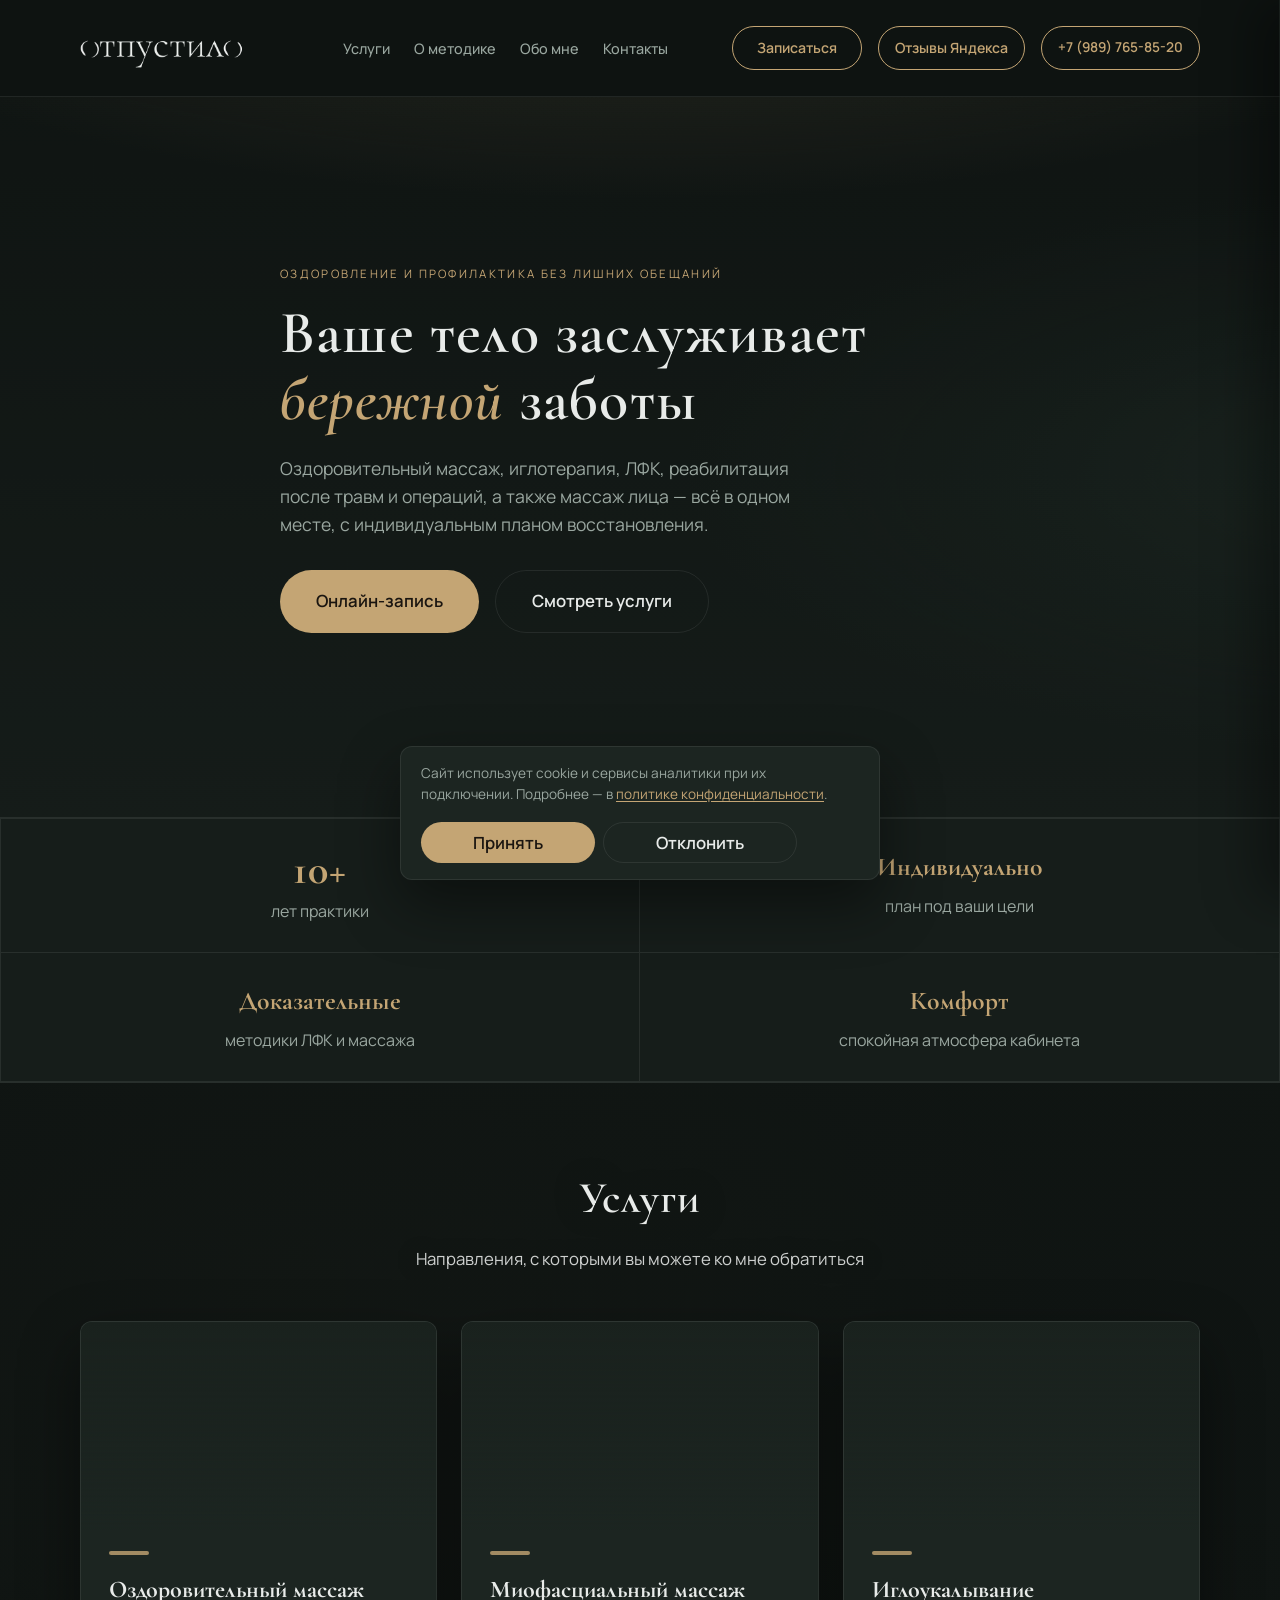
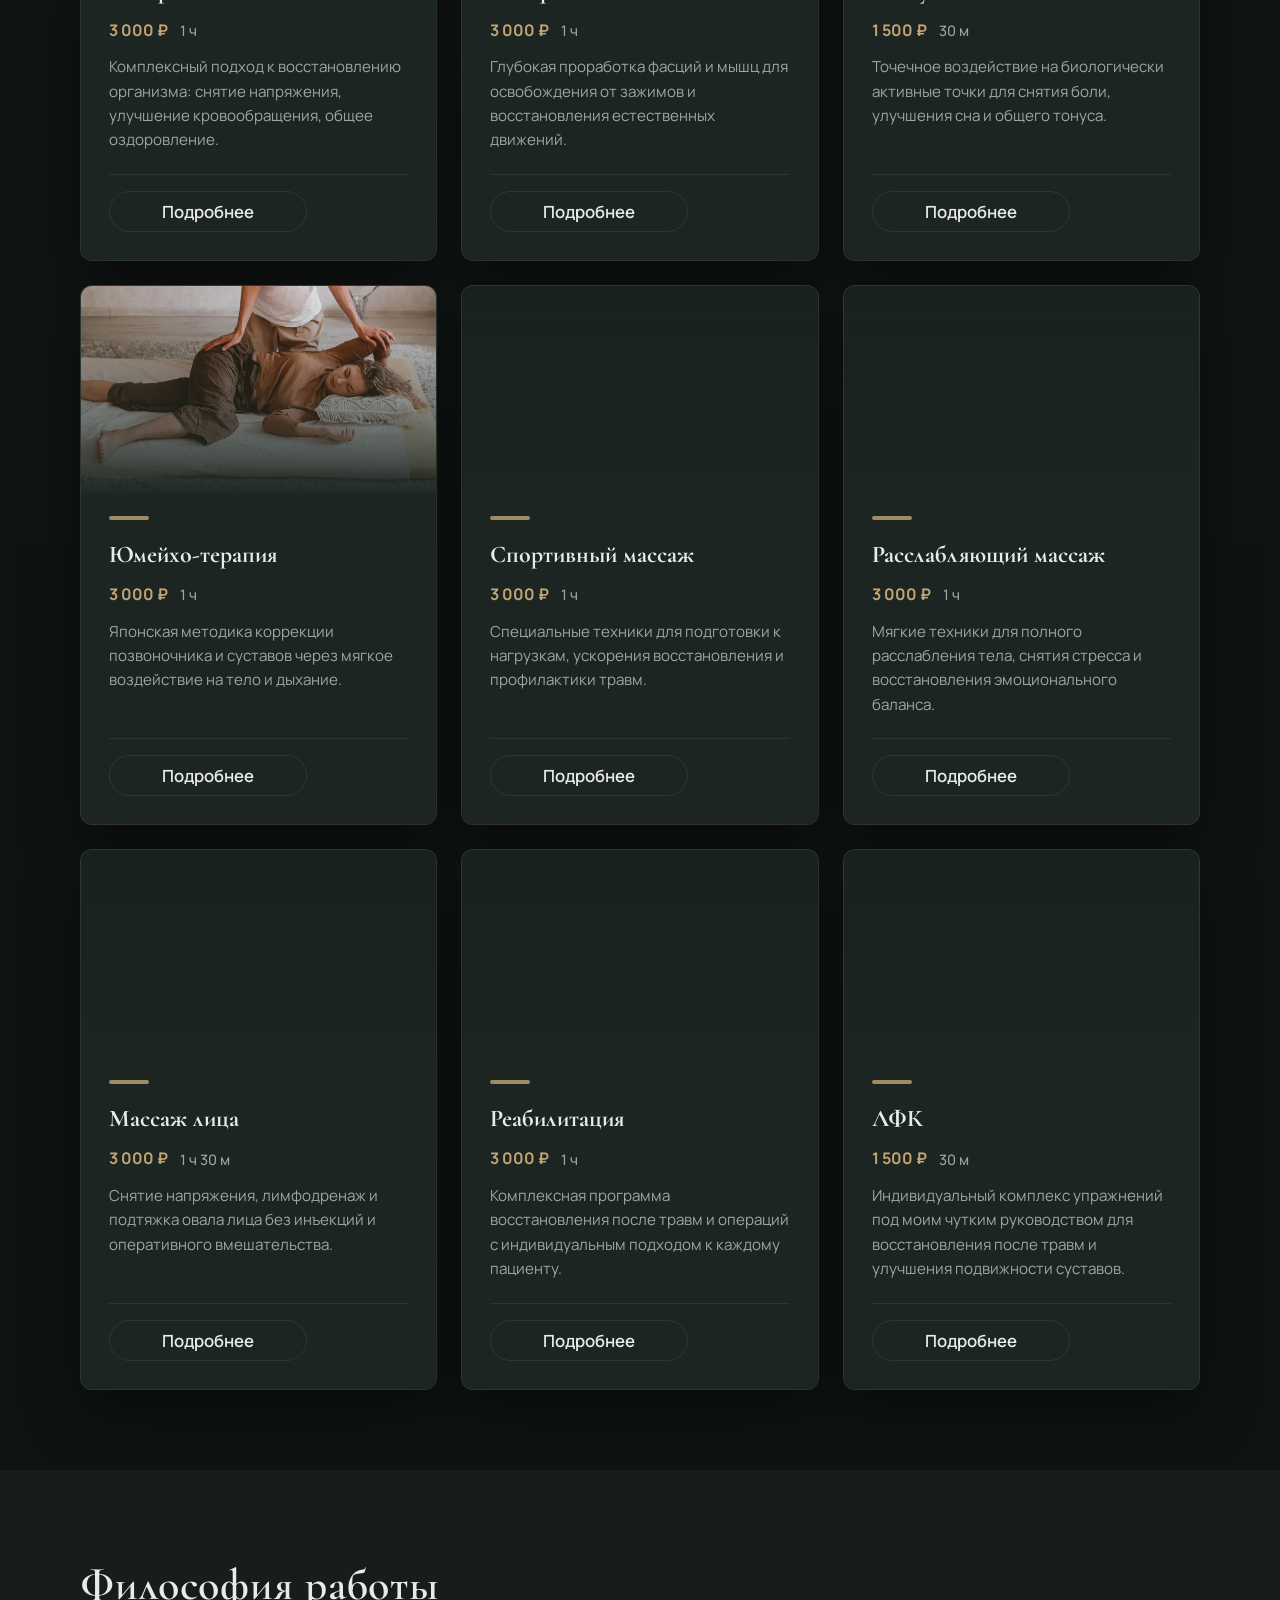
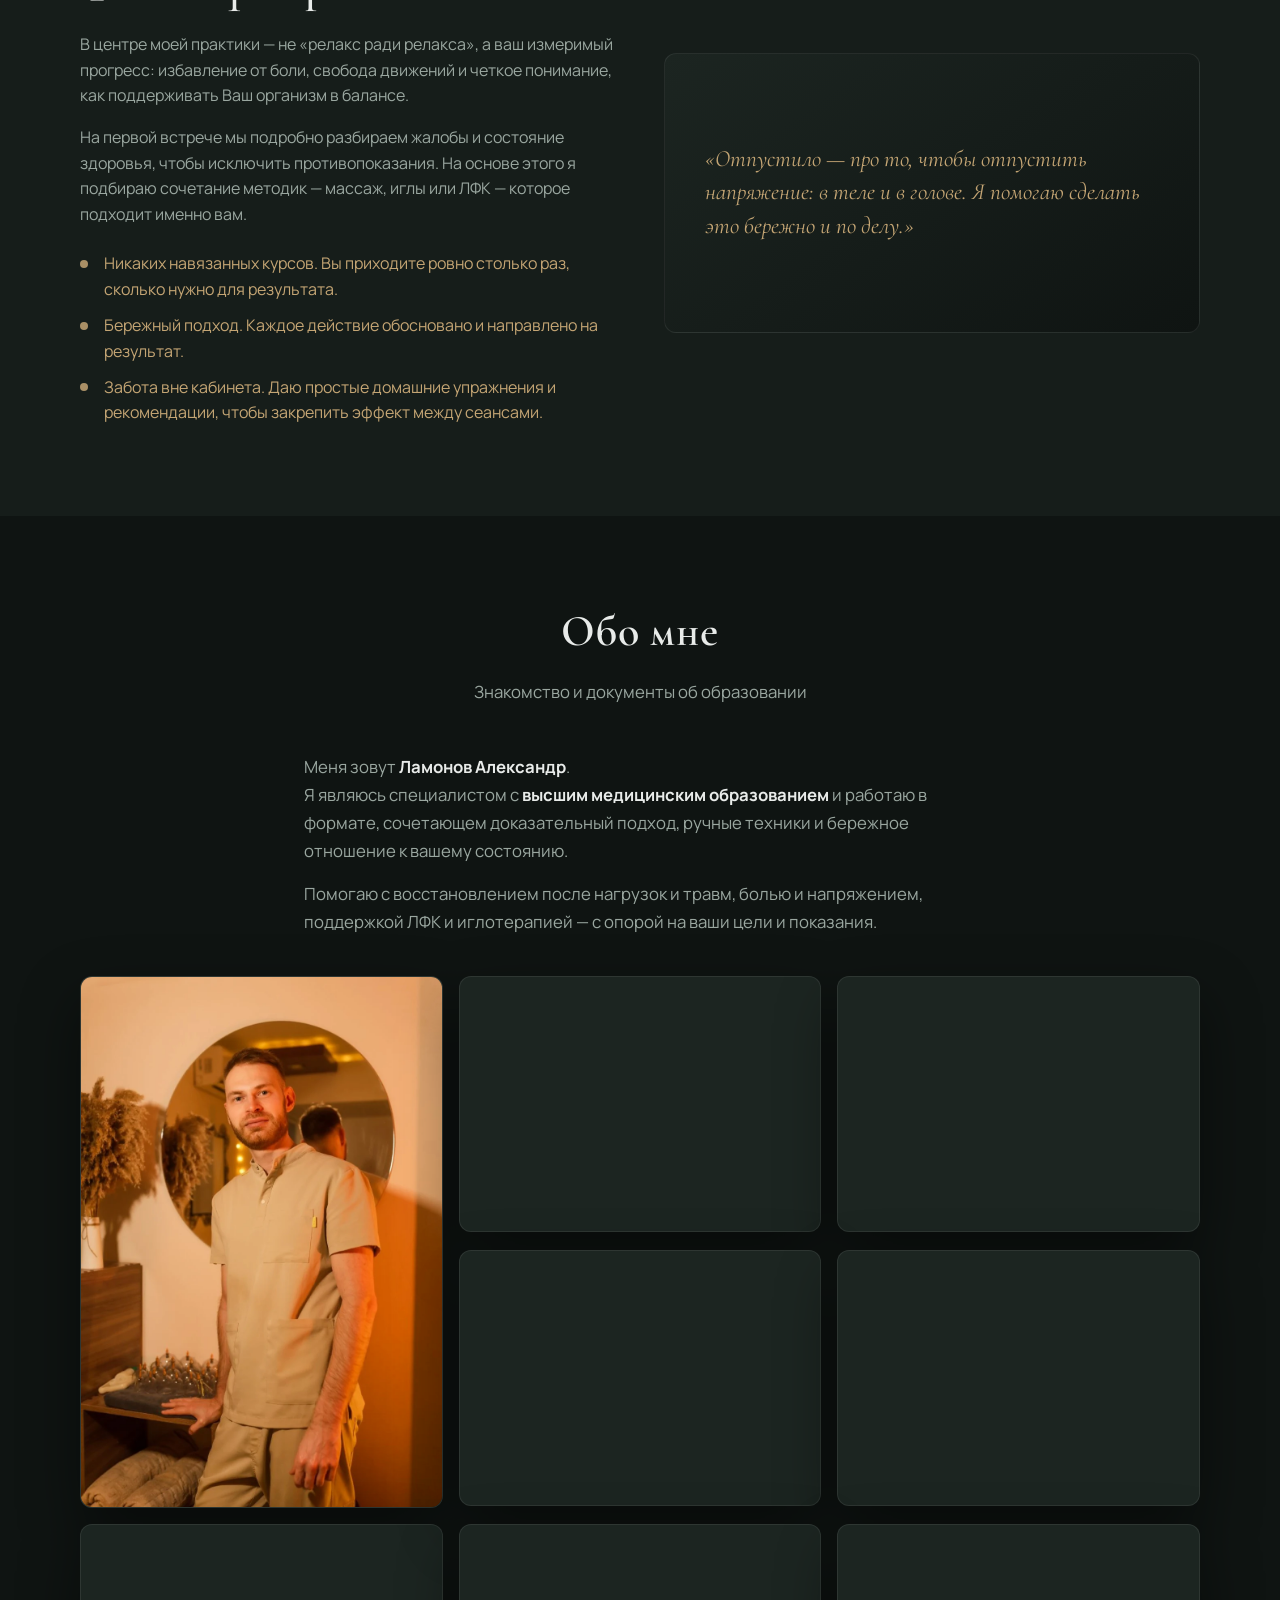
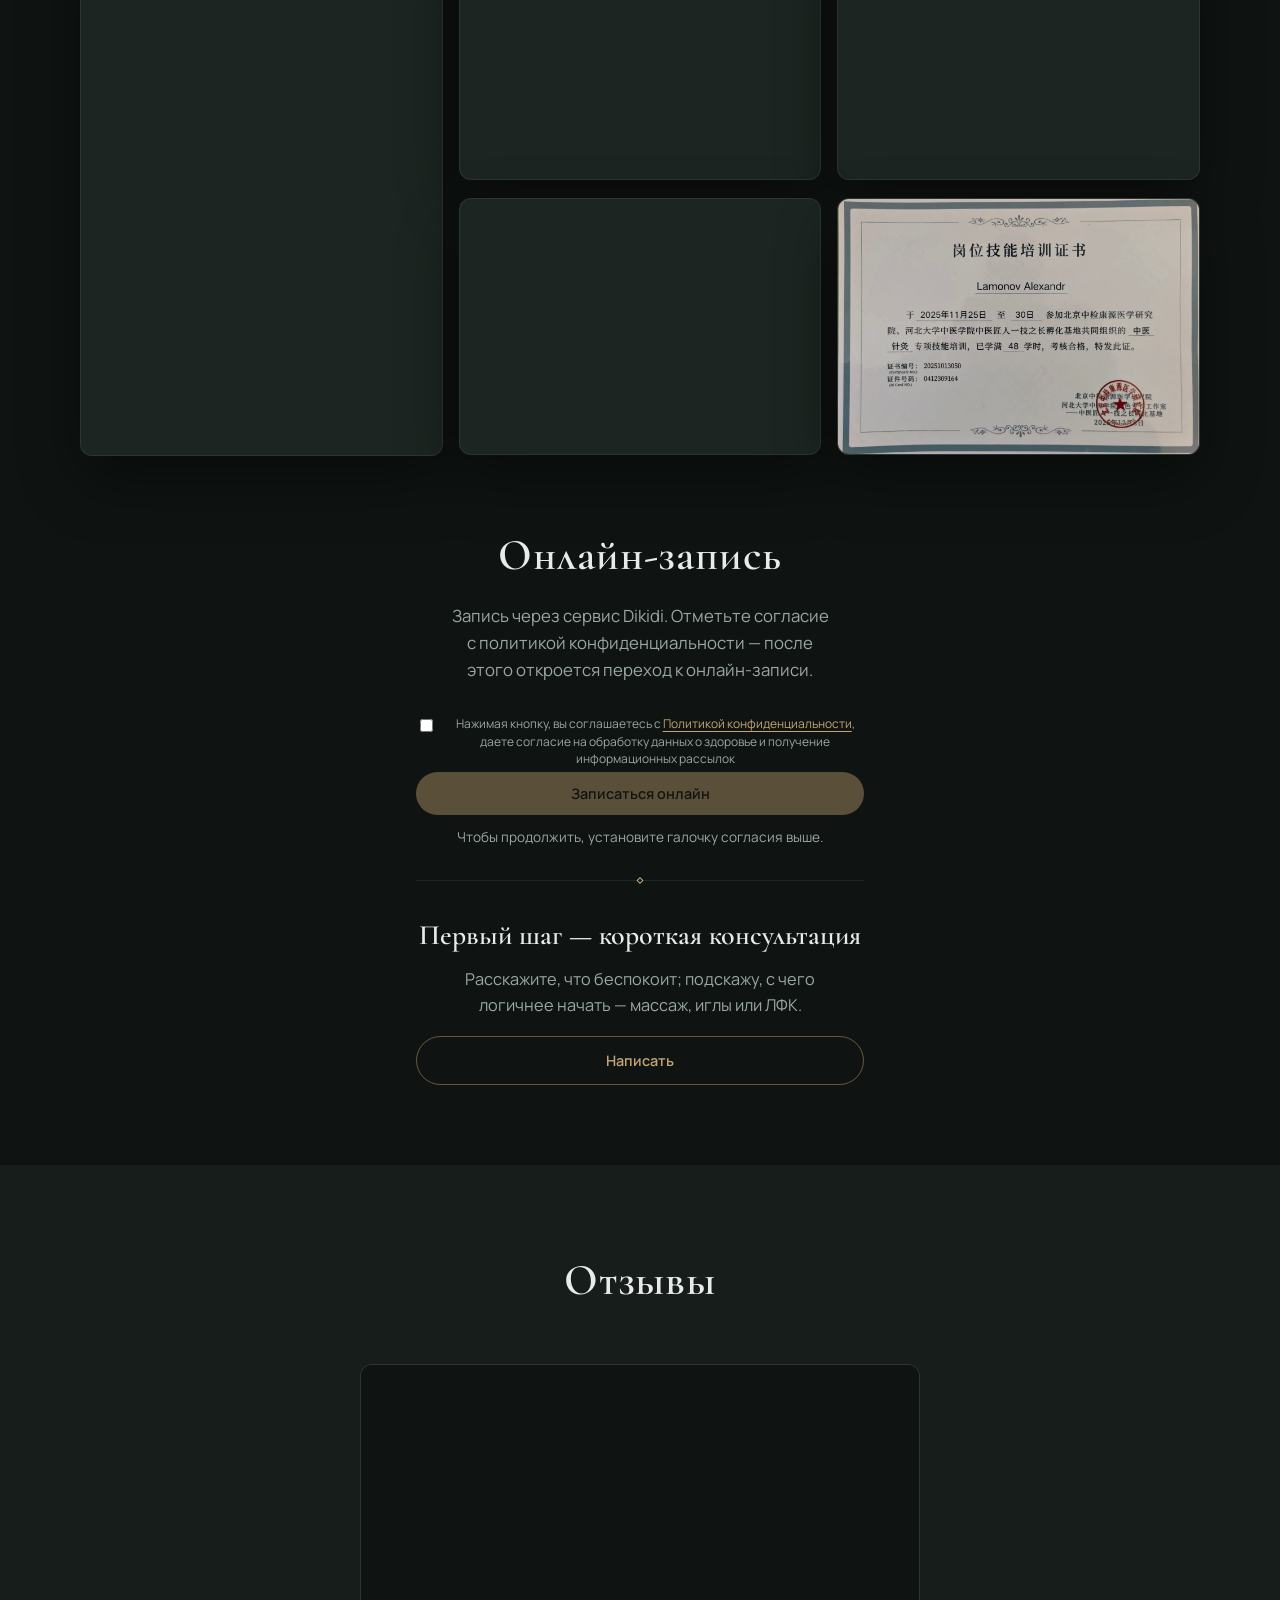
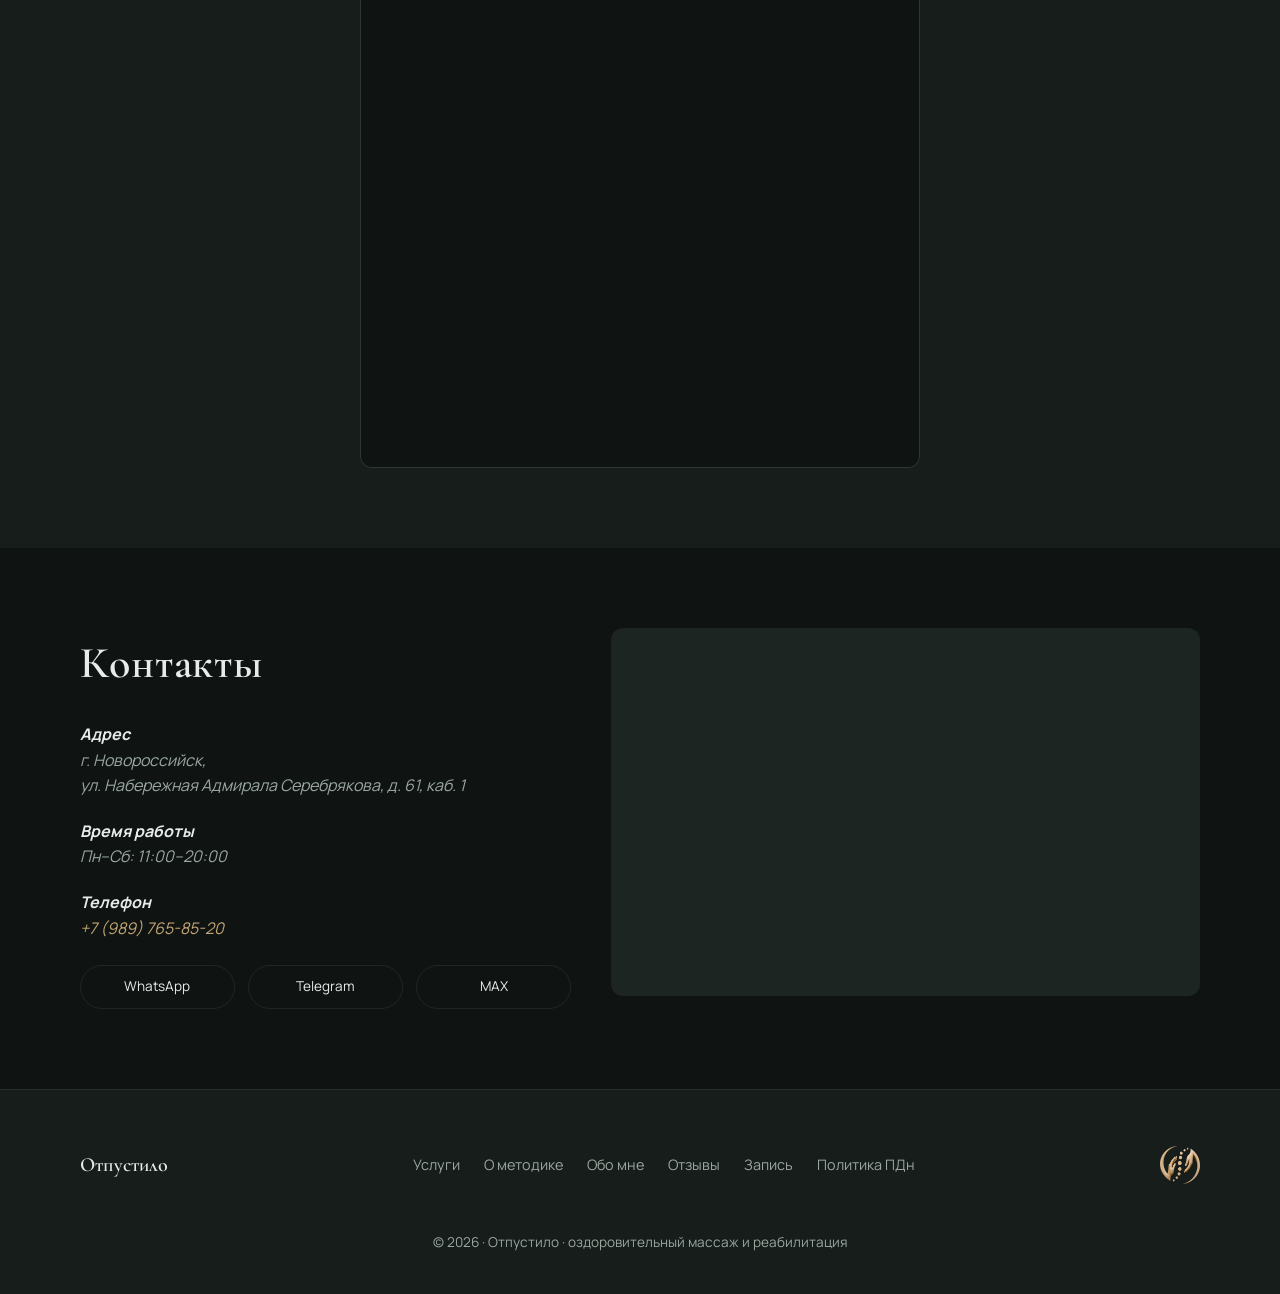
==== commit 390068c3: "Настройка шапки: логотип ПК/мобиль, навигация, кнопки; добавлен MAX мессенджер" ====
--- a/index.html
+++ b/index.html
@@ -482,8 +482,9 @@
           </ul>
           </address>
           <div class="contacts__social">
-            <a class="social" href="https://wa.me/79897658520" rel="noopener noreferrer" target="_blank">WhatsApp</a>
-            <a class="social" href="https://t.me/dr_alex_lam" rel="noopener noreferrer" target="_blank">Telegram</a>
+            <a class="social social--small" href="https://wa.me/79897658520" rel="noopener noreferrer" target="_blank">WhatsApp</a>
+            <a class="social social--small" href="https://t.me/dr_alex_lam" rel="noopener noreferrer" target="_blank">Telegram</a>
+            <a class="social social--small" href="https://max.ru/u/f9LHodD0cOILlYXXxz4RD2MOXmF0Ybb1bPkJO8GKxDLpBBbN7th01lRJxK8" rel="noopener noreferrer" target="_blank">MAX</a>
           </div>
         </div>
         <div class="contacts__map">
--- a/styles.css
+++ b/styles.css
@@ -198,7 +198,7 @@
   flex-shrink: 1;
   min-width: 0;
   max-width: 100%;
-  flex-wrap: wrap;
+  flex-wrap: nowrap;
 }
 
 .nav--desktop {
@@ -243,15 +243,16 @@
   .logo--header-wide {
     font-size: clamp(2.5rem, 5vw, 3.75rem);
     flex: 0 1 auto;
-    margin-right: auto;
+    margin-right: 0;
+    margin-left: calc(-2rem + 8px);
     line-height: 1;
   }
   
   .logo--header-wide .logo__image {
-    width: clamp(225px, 40vw, 360px) !important;
-    max-height: 158px !important;
-    margin-top: -10px;
-    margin-bottom: -20px;
+    width: clamp(200px, 38vw, 340px) !important;
+    max-height: 145px !important;
+    margin-top: -8px;
+    margin-bottom: -18px;
   }
   
   .nav-desktop__cta {
@@ -280,6 +281,7 @@
     display: flex;
     gap: 0.85rem 1.5rem;
     margin-right: 1rem;
+    margin-left: -2rem;
   }
 
   .burger {
@@ -293,9 +295,10 @@
 }
 
   .logo--header-wide .logo__image {
-    width: clamp(140px, 16vw, 200px) !important;
+    width: clamp(140px, 16vw, 240px) !important;
     max-height: 85px !important;
     margin-top: 12px;
+    margin-left: -22px;
   }
 }
 
@@ -392,7 +395,6 @@
   min-height: 100dvh;
   padding: 1rem 1.25rem 2rem;
   padding-top: calc(1rem + env(safe-area-inset-top, 0px));
-  padding-bottom: calc(2rem + env(safe-area-inset-bottom, 0px));
   padding-left: 1.35rem;
   background: linear-gradient(180deg, var(--surface) 0%, var(--bg-elevated) 100%);
   border-left: 1px solid var(--line);
@@ -464,7 +466,14 @@
   color: var(--accent);
   border: 1px solid var(--accent);
   /* Задаем минимальную ширину, чтобы кнопки в шапке были одинаковыми */
-  min-width: 154px;
+  min-width: 130px;
+  padding: 10px 16px;
+  font-size: 0.88rem;
+}
+
+.btn--phone {
+  min-width: 140px;
+  font-size: 0.85rem;
 }
 
 .btn--header:hover {
@@ -2159,6 +2168,12 @@
   color: var(--accent);
 }
 
+.social--small {
+  min-width: 80px;
+  padding: 10px 12px;
+  font-size: 0.85rem;
+}
+
 .contacts__map {
   min-width: 0;
 }
@@ -2339,20 +2354,20 @@
   html {
     font-size: 15px;
   }
-
+  
   .container {
     max-width: 92%;
   }
-
+  
   .section {
     padding: 2rem 0;
   }
-
+  
   .header__inner {
     gap: 0.5rem;
     padding: 12px 0;
   }
-
+  
   .btn--header {
     font-size: 0.8rem;
     padding: 0.55rem 1.15rem;
--- a/styles.css
+++ b/styles.css
@@ -198,7 +198,7 @@
   flex-shrink: 1;
   min-width: 0;
   max-width: 100%;
-  flex-wrap: wrap;
+  flex-wrap: nowrap;
 }
 
 .nav--desktop {
@@ -243,15 +243,16 @@
   .logo--header-wide {
     font-size: clamp(2.5rem, 5vw, 3.75rem);
     flex: 0 1 auto;
-    margin-right: auto;
+    margin-right: 0;
+    margin-left: calc(-2rem + 8px);
     line-height: 1;
   }
   
   .logo--header-wide .logo__image {
-    width: clamp(225px, 40vw, 360px) !important;
-    max-height: 158px !important;
-    margin-top: -10px;
-    margin-bottom: -20px;
+    width: clamp(200px, 38vw, 340px) !important;
+    max-height: 145px !important;
+    margin-top: -8px;
+    margin-bottom: -18px;
   }
   
   .nav-desktop__cta {
@@ -280,6 +281,7 @@
     display: flex;
     gap: 0.85rem 1.5rem;
     margin-right: 1rem;
+    margin-left: -2rem;
   }
 
   .burger {
@@ -293,9 +295,10 @@
 }
 
   .logo--header-wide .logo__image {
-    width: clamp(140px, 16vw, 200px) !important;
+    width: clamp(140px, 16vw, 240px) !important;
     max-height: 85px !important;
     margin-top: 12px;
+    margin-left: -22px;
   }
 }
 
@@ -392,7 +395,6 @@
   min-height: 100dvh;
   padding: 1rem 1.25rem 2rem;
   padding-top: calc(1rem + env(safe-area-inset-top, 0px));
-  padding-bottom: calc(2rem + env(safe-area-inset-bottom, 0px));
   padding-left: 1.35rem;
   background: linear-gradient(180deg, var(--surface) 0%, var(--bg-elevated) 100%);
   border-left: 1px solid var(--line);
@@ -464,7 +466,14 @@
   color: var(--accent);
   border: 1px solid var(--accent);
   /* Задаем минимальную ширину, чтобы кнопки в шапке были одинаковыми */
-  min-width: 154px;
+  min-width: 130px;
+  padding: 10px 16px;
+  font-size: 0.88rem;
+}
+
+.btn--phone {
+  min-width: 140px;
+  font-size: 0.85rem;
 }
 
 .btn--header:hover {
@@ -2159,6 +2168,12 @@
   color: var(--accent);
 }
 
+.social--small {
+  min-width: 80px;
+  padding: 10px 12px;
+  font-size: 0.85rem;
+}
+
 .contacts__map {
   min-width: 0;
 }
@@ -2339,20 +2354,20 @@
   html {
     font-size: 15px;
   }
-
+  
   .container {
     max-width: 92%;
   }
-
+  
   .section {
     padding: 2rem 0;
   }
-
+  
   .header__inner {
     gap: 0.5rem;
     padding: 12px 0;
   }
-
+  
   .btn--header {
     font-size: 0.8rem;
     padding: 0.55rem 1.15rem;
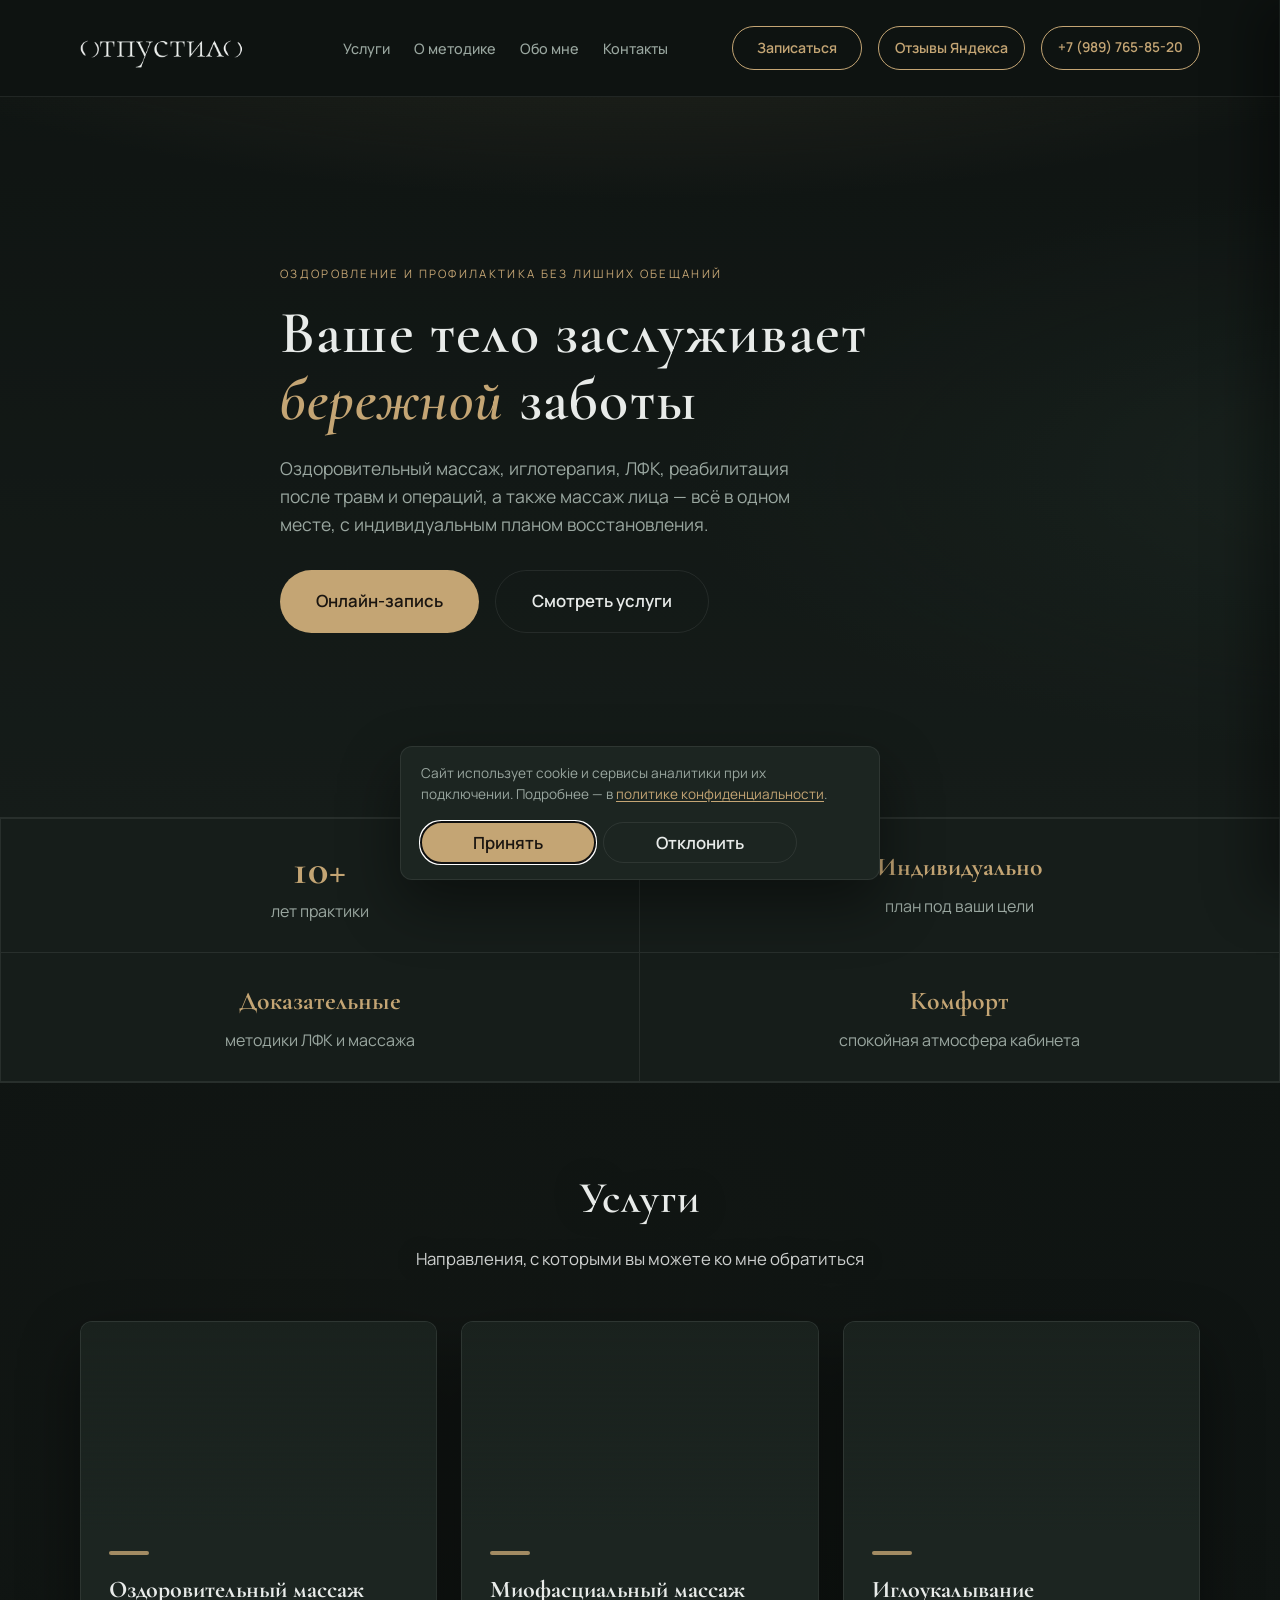
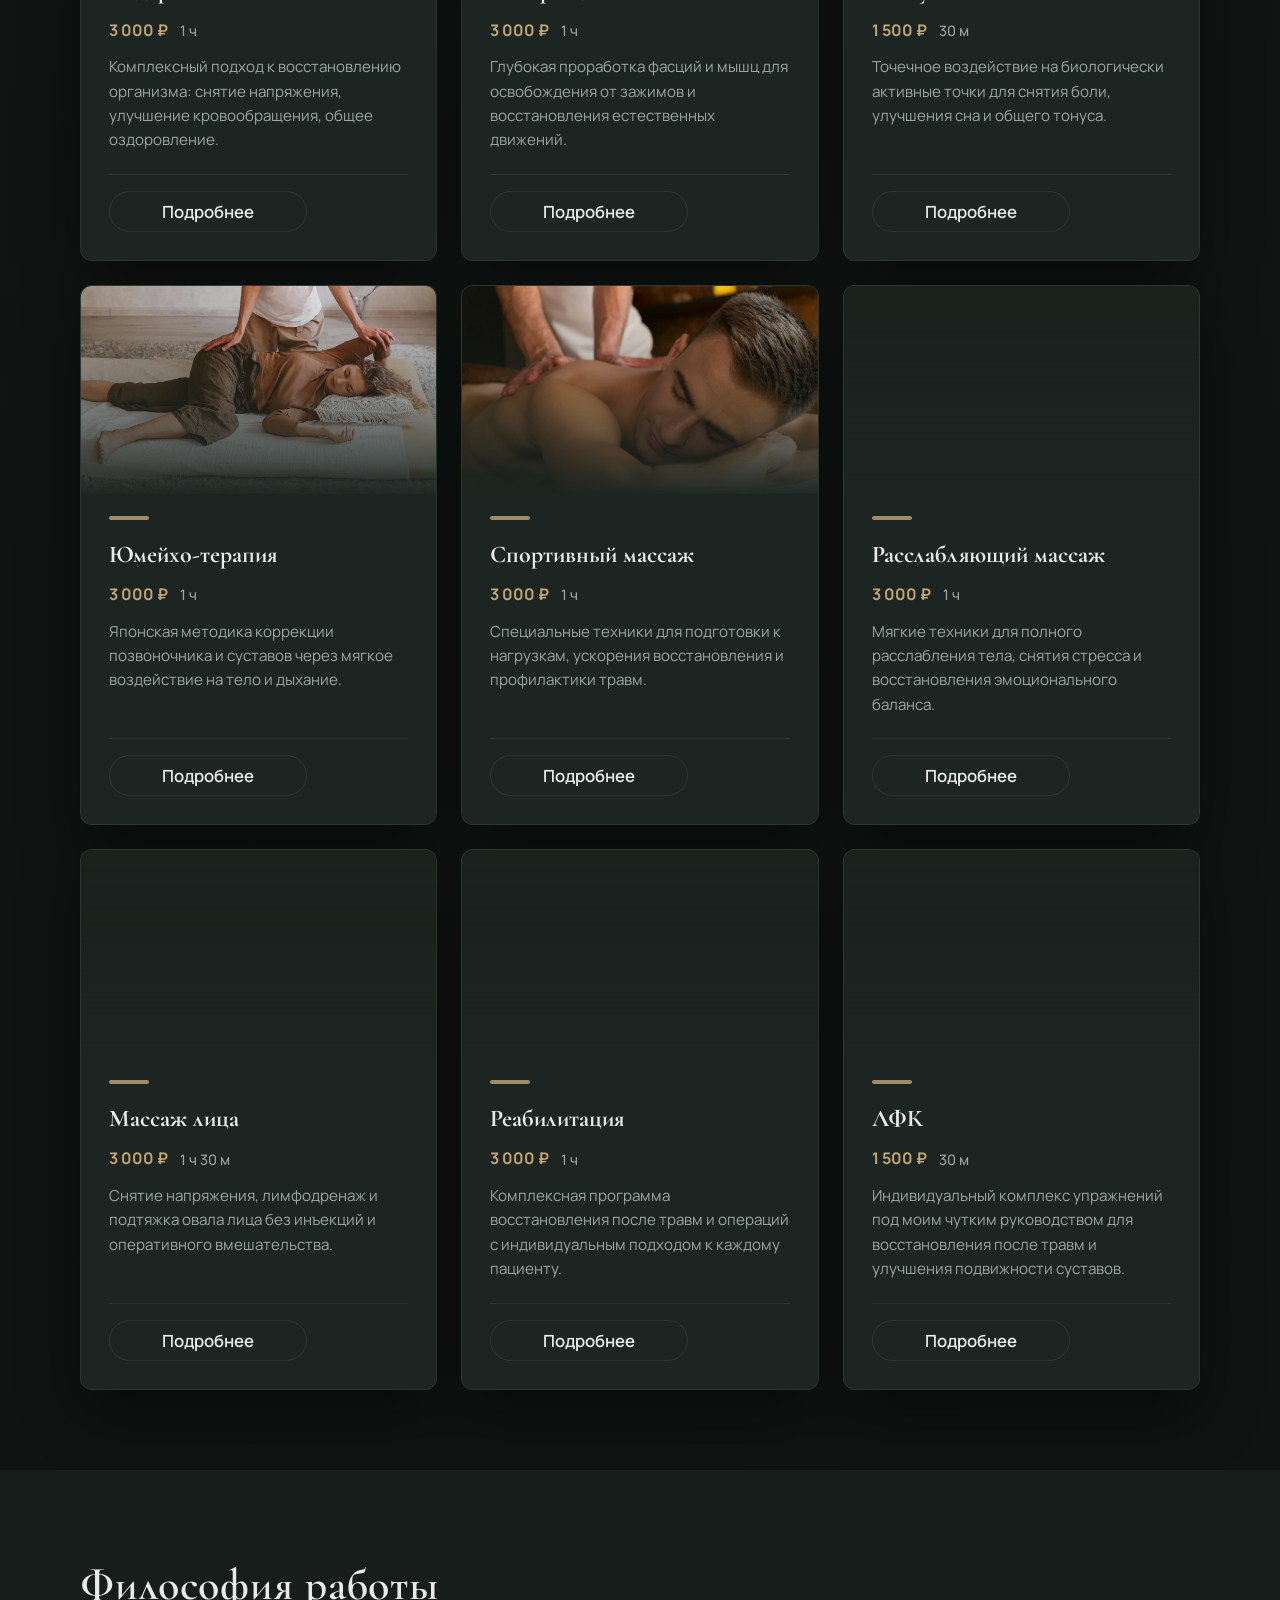
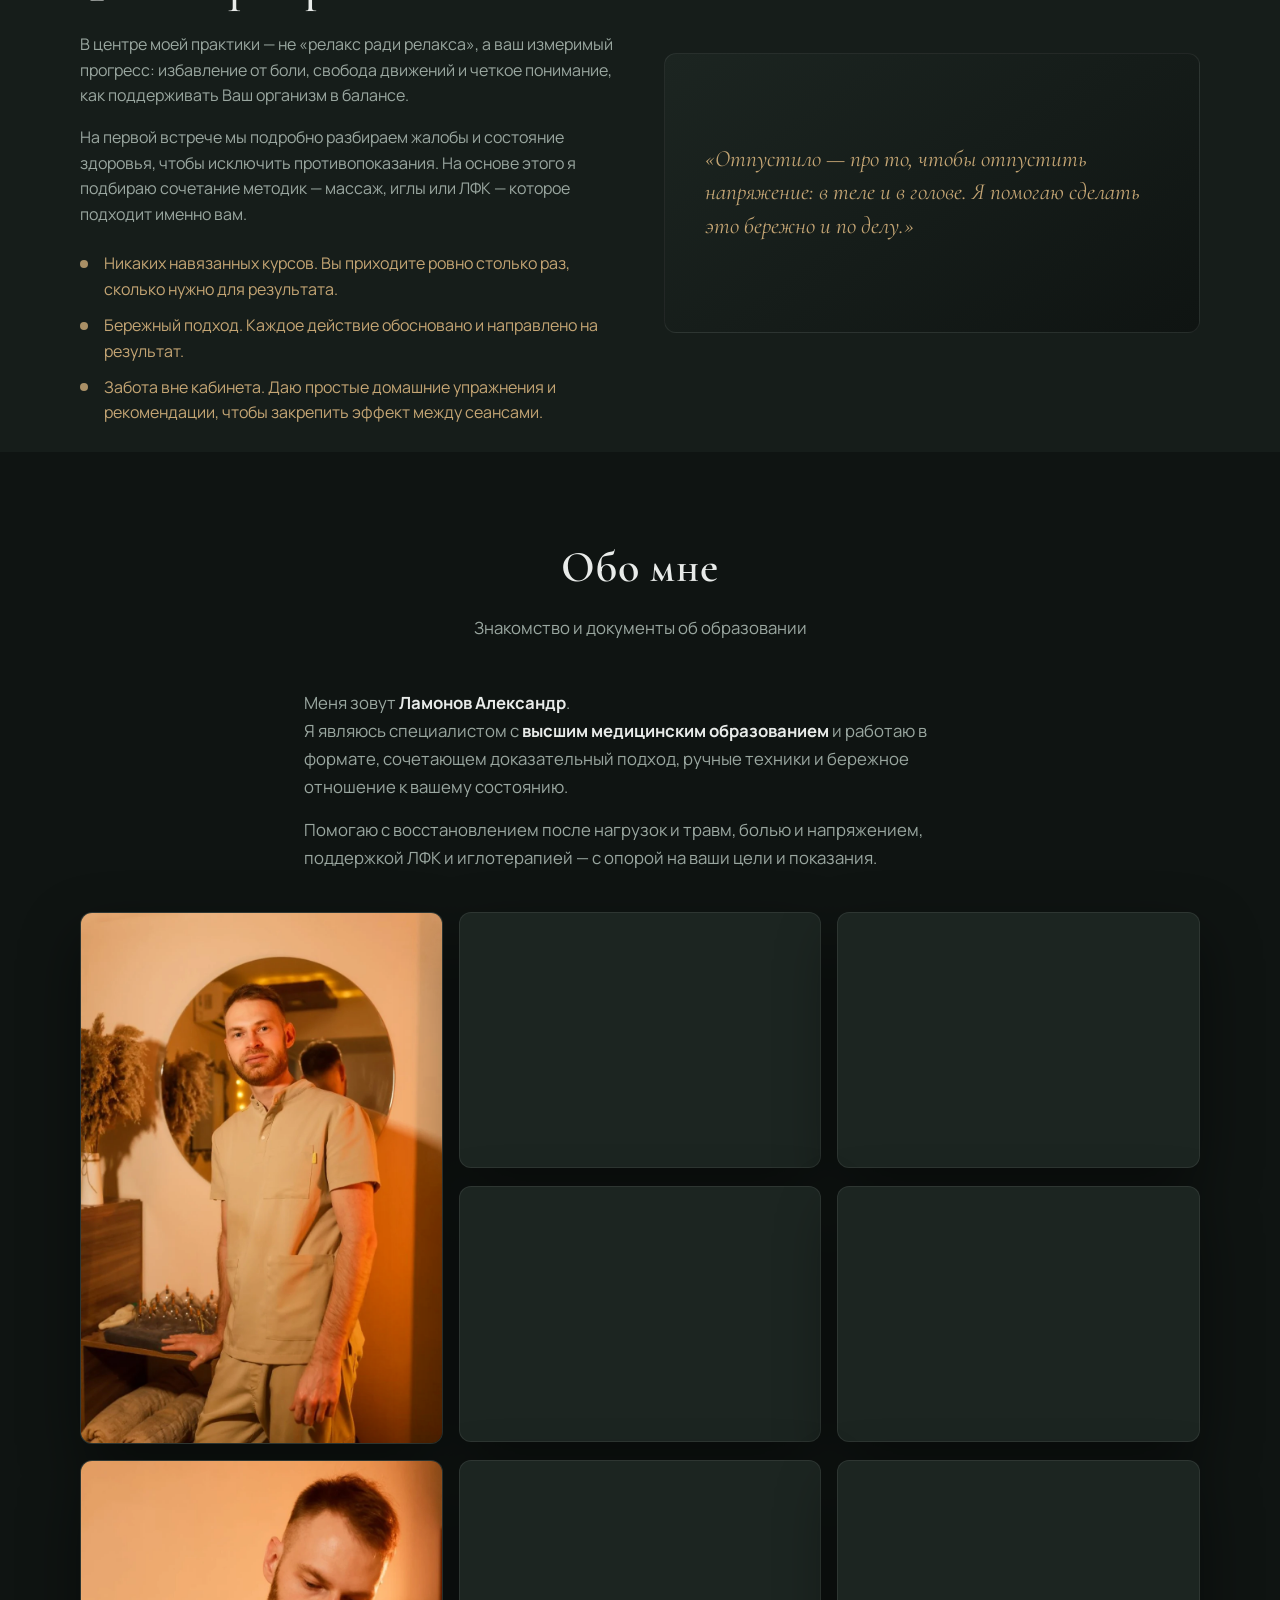
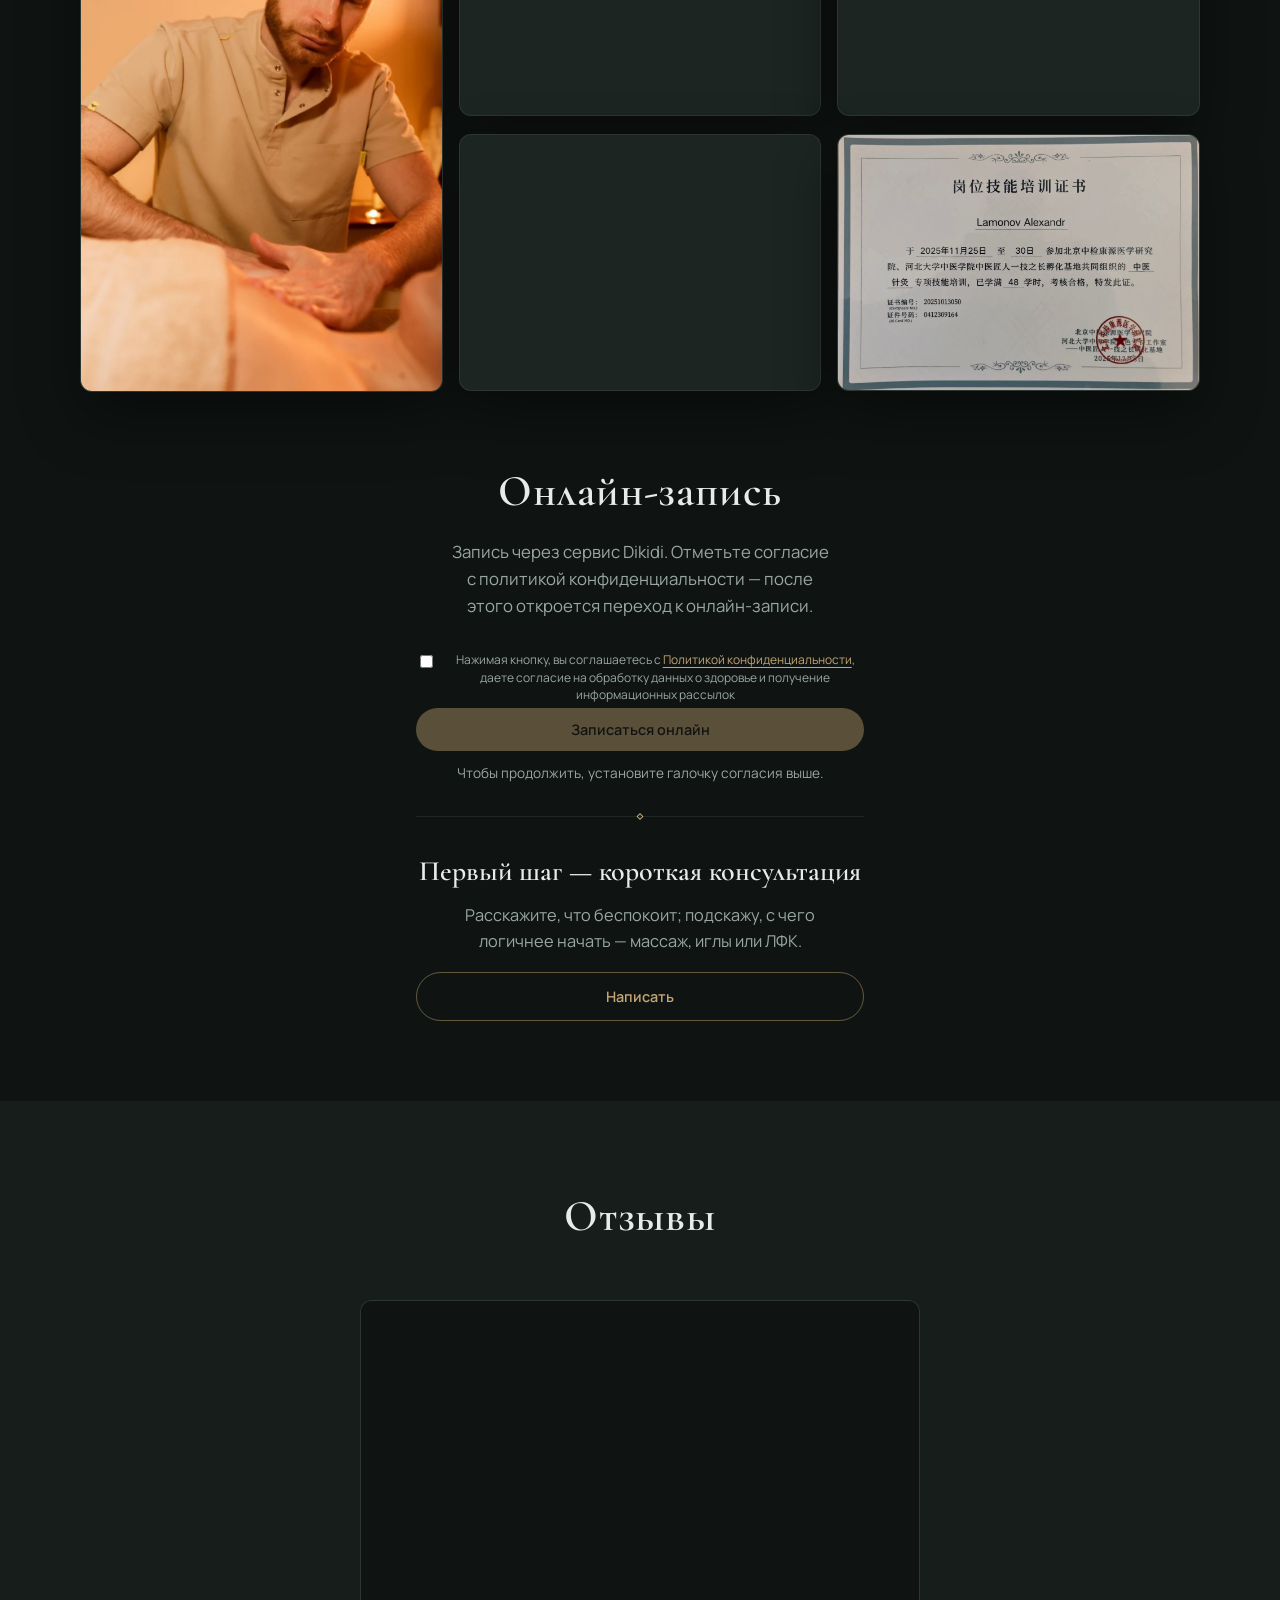
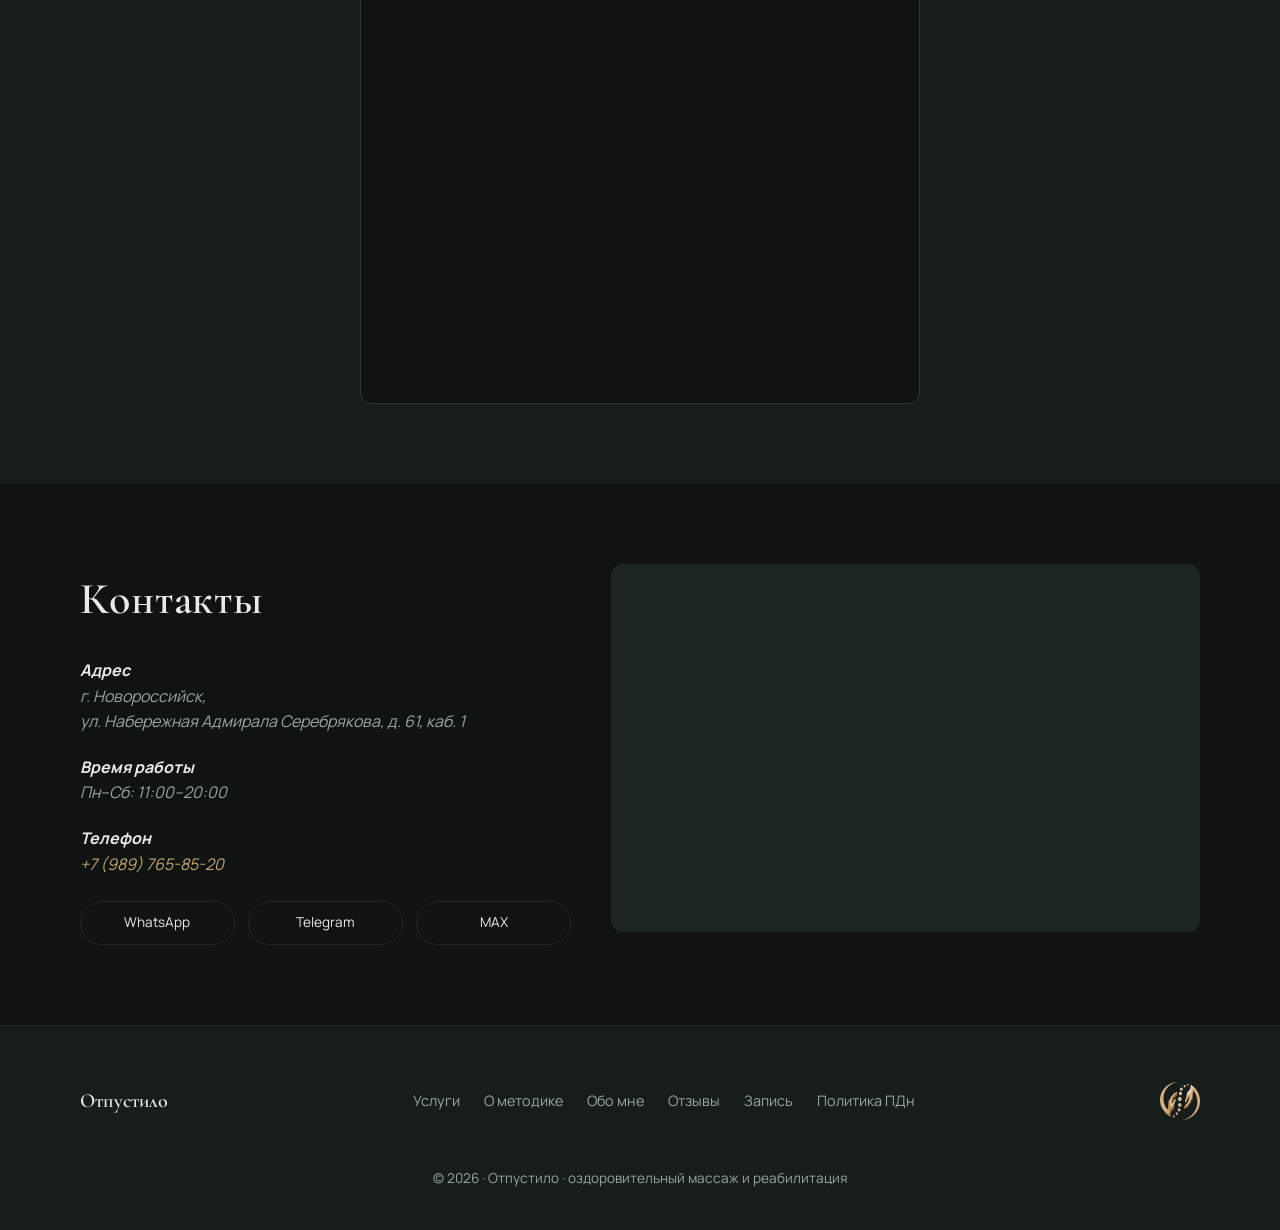
==== commit 4dbec9cd: "Аудит: исправление критических и средних проблем, Schema.org, Yandex SEO, iOS совместимость - Абсолю" ====
--- a/index.html
+++ b/index.html
@@ -3,7 +3,7 @@
 <head>
   <meta charset="UTF-8" />
   <meta name="viewport" content="width=device-width, initial-scale=1.0" />
-  <meta name="theme-color" content="#ffffff" />
+  <meta name="theme-color" content="#0f1412" />
   <meta name="description" content="Отпустило — оздоровительный массаж, иглотерапия, ЛФК, реабилитация и массаж лица. Индивидуальный подход." />
   <title>Отпустило — оздоровительный массаж, иглотерапия, ЛФК, реабилитация</title>
 
@@ -12,12 +12,14 @@
   <meta property="og:site_name" content="Отпустило" />
   <meta property="og:title" content="Отпустило — оздоровительный массаж, иглотерапия, ЛФК, реабилитация" />
   <meta property="og:description" content="Отпустило — оздоровительный массаж, иглотерапия, ЛФК, реабилитация и массаж лица. Индивидуальный подход." />
-  <meta property="og:image" content="images/services-bg.jpg" />
+  <meta property="og:image" content="https://otpustilo-nvrsk.ru/images/%D0%BF%D1%80%D0%B5%D0%B2%D1%8C%D1%8E.jpg" />
+  <meta property="og:url" content="https://otpustilo-nvrsk.ru/" />
+  <link rel="canonical" href="https://otpustilo-nvrsk.ru/" />
 
   <meta name="twitter:card" content="summary_large_image" />
   <meta name="twitter:title" content="Отпустило — оздоровительный массаж, иглотерапия, ЛФК, реабилитация" />
   <meta name="twitter:description" content="Отпустило — оздоровительный массаж, иглотерапия, ЛФК, реабилитация и массаж лица. Индивидуальный подход." />
-  <meta name="twitter:image" content="images/services-bg.jpg" />
+  <meta name="twitter:image" content="https://otpustilo-nvrsk.ru/images/%D0%BF%D1%80%D0%B5%D0%B2%D1%8C%D1%8E.jpg" />
   <link rel="preconnect" href="https://fonts.googleapis.com" />
   <link rel="preconnect" href="https://fonts.gstatic.com" crossorigin />
   <link rel="preload" href="styles.css" as="style" />
@@ -26,6 +28,39 @@
   <link rel="stylesheet" href="https://fonts.googleapis.com/css2?family=Cormorant+Garamond:ital,wght@0,400;0,600;0,700;1,400&family=Manrope:wght@400;500;600;700&display=swap" media="print" onload="this.media='all'" />
   <noscript><link rel="stylesheet" href="https://fonts.googleapis.com/css2?family=Cormorant+Garamond:ital,wght@0,400;0,600;0,700;1,400&family=Manrope:wght@400;500;600;700&display=swap" /></noscript>
   <link rel="stylesheet" href="styles.css" />
+  
+  <script type="application/ld+json">
+  {
+    "@context": "https://schema.org",
+    "@type": "LocalBusiness",
+    "name": "Отпустило",
+    "description": "Оздоровительный массаж, иглотерапия, ЛФК, реабилитация и массаж лица в Новороссийске",
+    "url": "https://otpustilo-nvrsk.ru",
+    "telephone": "+7-989-765-85-20",
+    "address": {
+      "@type": "PostalAddress",
+      "streetAddress": "ул. Набережная Адмирала Серебрякова, д. 61",
+      "addressLocality": "Новороссийск",
+      "addressRegion": "Краснодарский край",
+      "addressCountry": "RU"
+    },
+    "geo": {
+      "@type": "GeoCoordinates",
+      "latitude": 44.723971,
+      "longitude": 37.768899
+    },
+    "openingHoursSpecification": [
+      {
+        "@type": "OpeningHoursSpecification",
+        "dayOfWeek": ["Monday", "Tuesday", "Wednesday", "Thursday", "Friday", "Saturday"],
+        "opens": "11:00",
+        "closes": "20:00"
+      }
+    ],
+    "priceRange": "1500-3000 RUB",
+    "image": "https://otpustilo-nvrsk.ru/images/services-bg.jpg"
+  }
+  </script>
   
   <link rel="icon" type="image/png" href="images/Logo.png">
   <link rel="apple-touch-icon" href="images/Logo.png">
@@ -129,7 +164,7 @@
           <div class="cards" id="services-cards">
           <article class="card card--massage">
             <div class="card__media" aria-hidden="true">
-              <img class="card__media-img" src="images/card-massage.webp" width="800" height="520" alt="" decoding="async" loading="lazy" onerror="this.onerror=null;this.src='images/card-massage.svg'" />
+              <img class="card__media-img" src="images/card-massage.webp" width="800" height="520" alt="Оздоровительный массаж — снятие напряжения и улучшение кровообращения" decoding="async" loading="lazy" onerror="this.onerror=null;this.src='images/card-massage.svg'" />
             </div>
             <div class="card__content">
               <div class="card__icon" aria-hidden="true"></div>
@@ -148,7 +183,7 @@
           </article>
           <article class="card card--massage">
             <div class="card__media" aria-hidden="true">
-              <img class="card__media-img" src="images/card-myofascial.webp" width="800" height="520" alt="" decoding="async" loading="lazy" onerror="this.onerror=null;this.src='images/card-myofascial.svg'" />
+              <img class="card__media-img" src="images/card-myofascial.webp" width="800" height="520" alt="Миофасциальный массаж — глубокая проработка фасций и мышц" decoding="async" loading="lazy" onerror="this.onerror=null;this.src='images/card-myofascial.svg'" />
             </div>
             <div class="card__content">
               <div class="card__icon" aria-hidden="true"></div>
@@ -167,7 +202,7 @@
           </article>
           <article class="card card--acupuncture">
             <div class="card__media" aria-hidden="true">
-              <img class="card__media-img" src="images/card-acupuncture.webp" width="800" height="520" alt="" decoding="async" loading="lazy" onerror="this.onerror=null;this.src='images/card-acupuncture.svg'" />
+              <img class="card__media-img" src="images/card-acupuncture.webp" width="800" height="520" alt="Иглоукалывание — точечное воздействие на биологически активные точки" decoding="async" loading="lazy" onerror="this.onerror=null;this.src='images/card-acupuncture.svg'" />
             </div>
             <div class="card__content">
               <div class="card__icon" aria-hidden="true"></div>
@@ -186,7 +221,7 @@
           </article>
           <article class="card card--acupuncture">
             <div class="card__media" aria-hidden="true">
-              <img class="card__media-img" src="images/card-yumeiho.webp" width="800" height="520" alt="" decoding="async" loading="lazy" onerror="this.onerror=null;this.src='images/card-yumeiho.svg'" />
+              <img class="card__media-img" src="images/card-yumeiho.webp" width="800" height="520" alt="Юмейхо-терапия — японская методика коррекции позвоночника" decoding="async" loading="lazy" onerror="this.onerror=null;this.src='images/card-yumeiho.svg'" />
             </div>
             <div class="card__content">
               <div class="card__icon" aria-hidden="true"></div>
@@ -205,7 +240,7 @@
           </article>
           <article class="card card--massage">
             <div class="card__media" aria-hidden="true">
-              <img class="card__media-img" src="images/card-sports.webp" width="800" height="520" alt="" decoding="async" loading="lazy" onerror="this.onerror=null;this.src='images/card-sports.svg'" />
+              <img class="card__media-img" src="images/card-sports.webp" width="800" height="520" alt="Спортивный массаж — подготовка к нагрузкам и восстановление" decoding="async" loading="lazy" onerror="this.onerror=null;this.src='images/card-sports.svg'" />
             </div>
             <div class="card__content">
               <div class="card__icon" aria-hidden="true"></div>
@@ -224,7 +259,7 @@
           </article>
           <article class="card card--massage">
             <div class="card__media" aria-hidden="true">
-              <img class="card__media-img" src="images/card-relaxing.webp" width="800" height="520" alt="" decoding="async" loading="lazy" onerror="this.onerror=null;this.src='images/card-relaxing.svg'" />
+              <img class="card__media-img" src="images/card-relaxing.webp" width="800" height="520" alt="Расслабляющий массаж — снятие стресса и восстановление баланса" decoding="async" loading="lazy" onerror="this.onerror=null;this.src='images/card-relaxing.svg'" />
             </div>
             <div class="card__content">
               <div class="card__icon" aria-hidden="true"></div>
@@ -243,7 +278,7 @@
           </article>
           <article class="card card--face">
             <div class="card__media" aria-hidden="true">
-              <img class="card__media-img" src="images/card-face.webp" width="800" height="520" alt="" decoding="async" loading="lazy" onerror="this.onerror=null;this.src='images/card-face.svg'" />
+              <img class="card__media-img" src="images/card-face.webp" width="800" height="520" alt="Массаж лица — лимфодренаж и подтяжка овала лица" decoding="async" loading="lazy" onerror="this.onerror=null;this.src='images/card-face.svg'" />
             </div>
             <div class="card__content">
               <div class="card__icon" aria-hidden="true"></div>
@@ -262,7 +297,7 @@
           </article>
           <article class="card card--lfk">
             <div class="card__media" aria-hidden="true">
-              <img class="card__media-img" src="images/card-rehabilitation.webp" width="800" height="520" alt="" decoding="async" loading="lazy" onerror="this.onerror=null;this.src='images/card-rehabilitation.svg'" />
+              <img class="card__media-img" src="images/card-rehabilitation.webp" width="800" height="520" alt="Реабилитация — восстановление после травм и операций" decoding="async" loading="lazy" onerror="this.onerror=null;this.src='images/card-rehabilitation.svg'" />
             </div>
             <div class="card__content">
               <div class="card__icon" aria-hidden="true"></div>
@@ -281,7 +316,7 @@
           </article>
           <article class="card card--lfk">
             <div class="card__media" aria-hidden="true">
-              <img class="card__media-img" src="images/card-lfk.webp" width="800" height="520" alt="" decoding="async" loading="lazy" onerror="this.onerror=null;this.src='images/card-lfk.svg'" />
+              <img class="card__media-img" src="images/card-lfk.webp" width="800" height="520" alt="ЛФК — индивидуальный комплекс упражнений для восстановления" decoding="async" loading="lazy" onerror="this.onerror=null;this.src='images/card-lfk.svg'" />
             </div>
             <div class="card__content">
               <div class="card__icon" aria-hidden="true"></div>
@@ -365,42 +400,42 @@
           <ul class="about-me__diplomas" aria-label="Дипломы и сертификаты">
             <li class="about-me__diploma">
               <button type="button" class="diploma-frame diploma-frame--thumb" aria-label="Показать скан диплома 1">
-                <img src="images/diploma-01.webp" width="560" height="396" alt="" loading="lazy" decoding="async" onerror="this.onerror=null;this.src='images/diploma-01.svg'" />
+                <img src="images/diploma-01.webp" width="560" height="396" alt="Диплом и сертификат 1" loading="lazy" decoding="async" onerror="this.onerror=null;this.src='images/diploma-01.svg'" />
               </button>
             </li>
             <li class="about-me__diploma">
               <button type="button" class="diploma-frame diploma-frame--thumb" aria-label="Показать скан диплома 2">
-                <img src="images/diploma-02.webp" width="560" height="396" alt="" loading="lazy" decoding="async" onerror="this.onerror=null;this.src='images/diploma-02.svg'" />
+                <img src="images/diploma-02.webp" width="560" height="396" alt="Диплом и сертификат 2" loading="lazy" decoding="async" onerror="this.onerror=null;this.src='images/diploma-02.svg'" />
               </button>
             </li>
             <li class="about-me__diploma">
               <button type="button" class="diploma-frame diploma-frame--thumb" aria-label="Показать скан диплома 3">
-                <img src="images/diploma-03.webp" width="560" height="396" alt="" loading="lazy" decoding="async" onerror="this.onerror=null;this.src='images/diploma-03.svg'" />
+                <img src="images/diploma-03.webp" width="560" height="396" alt="Диплом и сертификат 3" loading="lazy" decoding="async" onerror="this.onerror=null;this.src='images/diploma-03.svg'" />
               </button>
             </li>
             <li class="about-me__diploma">
               <button type="button" class="diploma-frame diploma-frame--thumb" aria-label="Показать скан диплома 4">
-                <img src="images/diploma-04.webp" width="560" height="396" alt="" loading="lazy" decoding="async" onerror="this.onerror=null;this.src='images/diploma-04.svg'" />
+                <img src="images/diploma-04.webp" width="560" height="396" alt="Диплом и сертификат 4" loading="lazy" decoding="async" onerror="this.onerror=null;this.src='images/diploma-04.svg'" />
               </button>
             </li>
             <li class="about-me__diploma">
               <button type="button" class="diploma-frame diploma-frame--thumb" aria-label="Показать скан диплома 5">
-                <img src="images/diploma-05.webp" width="560" height="396" alt="" loading="lazy" decoding="async" onerror="this.onerror=null;this.src='images/diploma-05.svg'" />
+                <img src="images/diploma-05.webp" width="560" height="396" alt="Диплом и сертификат 5" loading="lazy" decoding="async" onerror="this.onerror=null;this.src='images/diploma-05.svg'" />
               </button>
             </li>
             <li class="about-me__diploma">
               <button type="button" class="diploma-frame diploma-frame--thumb" aria-label="Показать скан диплома 6">
-                <img src="images/diploma-06.webp" width="560" height="396" alt="" loading="lazy" decoding="async" onerror="this.onerror=null;this.src='images/diploma-06.svg'" />
+                <img src="images/diploma-06.webp" width="560" height="396" alt="Диплом и сертификат 6" loading="lazy" decoding="async" onerror="this.onerror=null;this.src='images/diploma-06.svg'" />
               </button>
             </li>
             <li class="about-me__diploma">
               <button type="button" class="diploma-frame diploma-frame--thumb" aria-label="Показать скан диплома 7">
-                <img src="images/diploma-07.webp" width="560" height="396" alt="" loading="lazy" decoding="async" onerror="this.onerror=null;this.src='images/diploma-07.svg'" />
+                <img src="images/diploma-07.webp" width="560" height="396" alt="Диплом и сертификат 7" loading="lazy" decoding="async" onerror="this.onerror=null;this.src='images/diploma-07.svg'" />
               </button>
             </li>
             <li class="about-me__diploma">
               <button type="button" class="diploma-frame diploma-frame--thumb" aria-label="Показать скан диплома 8">
-                <img src="images/diploma-08.webp" width="560" height="396" alt="" loading="lazy" decoding="async" onerror="this.onerror=null;this.src='images/diploma-08.svg'" />
+                <img src="images/diploma-08.webp" width="560" height="396" alt="Диплом и сертификат 8" loading="lazy" decoding="async" onerror="this.onerror=null;this.src='images/diploma-08.svg'" />
               </button>
             </li>
           </ul>
@@ -512,7 +547,7 @@
         </button>
         <div class="diploma-lightbox__center">
           <div class="diploma-lightbox__viewport diploma-lightbox__viewport--desktop">
-            <img class="diploma-lightbox__img" id="diploma-lightbox-img" alt="" decoding="async" />
+            <img class="diploma-lightbox__img" id="diploma-lightbox-img" alt="Диплом или сертификат" decoding="async" />
           </div>
           <div class="diploma-lightbox__viewport diploma-lightbox__viewport--mobile">
             <div class="diploma-lightbox__strip" id="diploma-lightbox-strip" role="list"></div>
@@ -537,7 +572,7 @@
         <a href="privacy.html">Политика ПДн</a>
       </nav>
       <div class="footer__logo-row">
-        <img src="images/Logo.png" alt="" width="40" height="40" />
+        <img src="images/Logo.png" alt="Отпустило" width="40" height="40" />
       </div>
       <p class="footer__copy">© <span id="year"></span> · Отпустило · оздоровительный массаж и реабилитация</p>
     </div>
--- a/styles.css
+++ b/styles.css
@@ -36,8 +36,13 @@
 
 html {
   scroll-behavior: smooth;
+  scroll-padding-top: 30px;
   overflow-x: clip;
   max-width: 100%;
+}
+
+#services {
+  scroll-margin-top: 0;
 }
 
 body {
@@ -94,7 +99,7 @@
 }
 
 @media (prefers-reduced-motion: reduce) {
-  .scroll-progress {
+.scroll-progress {
     display: none;
     animation: none;
   }
@@ -110,6 +115,7 @@
 
   .hero__bg {
     transform: none !important;
+    will-change: auto;
   }
 }
 
@@ -132,38 +138,6 @@
 .container {
   width: min(1120px, 100% - 40px);
   margin-inline: auto;
-}
-
-.top-bar {
-  background: var(--bg-elevated);
-  border-bottom: 1px solid var(--line);
-  font-size: 0.85rem;
-  color: var(--text-muted);
-}
-
-.top-bar__inner {
-  display: flex;
-  justify-content: space-between;
-  align-items: center;
-  padding: 10px 0;
-  gap: 1rem;
-  flex-wrap: wrap;
-}
-
-.top-bar__phone {
-  color: var(--text);
-  font-weight: 600;
-}
-
-.top-bar__reviews {
-  color: var(--accent);
-  font-weight: 600;
-  font-size: 0.82rem;
-  white-space: nowrap;
-}
-
-.top-bar__reviews:hover {
-  color: var(--accent-hover);
 }
 
 .header {
@@ -510,16 +484,6 @@
   color: var(--accent);
 }
 
-.btn--light {
-  background: var(--text);
-  color: var(--bg);
-}
-
-.btn--light:hover {
-  background: var(--accent-hover);
-  color: #1a1510;
-}
-
 .btn--block {
   width: 100%;
 }
@@ -766,6 +730,10 @@
   
 section#about-me.section {
   padding-bottom: 2rem;
+}
+
+section#about.section {
+  padding-bottom: 1rem;
 }
 
 section#booking.section {
@@ -1288,7 +1256,13 @@
 }
 
 @media (max-width: 768px) {
+  .split {
+    grid-template-columns: 1fr;
+  }
+
   .split__panel {
+    order: 2;
+    margin-top: 1rem;
     min-height: auto;
     padding: 1.75rem 1.5rem;
   }
@@ -1397,48 +1371,6 @@
   color: var(--accent-hover);
 }
 
-.form {
-  display: grid;
-  grid-template-columns: 1fr 1fr;
-  gap: 1.25rem;
-}
-
-.field {
-  display: flex;
-  flex-direction: column;
-  gap: 0.4rem;
-}
-
-.field--full {
-  grid-column: 1 / -1;
-}
-
-.field__label {
-  font-size: 0.8rem;
-  font-weight: 600;
-  color: var(--text-muted);
-  text-transform: uppercase;
-  letter-spacing: 0.06em;
-}
-
-.field input,
-.field select,
-.field textarea {
-  font: inherit;
-  padding: 12px 14px;
-  border-radius: 8px;
-  border: 1px solid var(--line);
-  background: var(--surface);
-  color: var(--text);
-}
-
-.field input:focus,
-.field select:focus,
-.field textarea:focus {
-  outline: none;
-  border-color: var(--accent);
-}
-
 .consent {
   display: flex;
   align-items: flex-start;
@@ -1540,20 +1472,6 @@
   background: var(--accent-soft);
   font-size: 0.9rem;
   color: var(--text);
-}
-
-.form__note {
-  grid-column: 1 / -1;
-  font-size: 0.8rem;
-  color: var(--text-muted);
-  margin: 0;
-}
-
-.form__note code {
-  font-size: 0.85em;
-  background: var(--bg);
-  padding: 2px 6px;
-  border-radius: 4px;
 }
 
 .about-me__text {
@@ -1629,22 +1547,6 @@
   object-fit: cover;
   object-position: center;
   display: block;
-}
-
-.about-me__photo--empty {
-  min-height: 280px;
-  flex-direction: column;
-  gap: 0.5rem;
-  color: var(--text-muted);
-  font-size: 0.9rem;
-  text-align: center;
-  padding: 1.5rem;
-}
-
-.about-me__photo--empty::before {
-  content: "📷";
-  font-size: 2.5rem;
-  opacity: 0.5;
 }
 
 /* Один grid-элемент со subgrid (не display:contents) — в Chrome на широком экране иначе ломалось выравнивание строк с колонкой фото */
@@ -2188,20 +2090,6 @@
   background: var(--surface);
 }
 
-.map-placeholder {
-  aspect-ratio: 16 / 10;
-  border-radius: var(--radius);
-  border: 1px dashed var(--line);
-  display: flex;
-  align-items: center;
-  justify-content: center;
-  text-align: center;
-  padding: 1.5rem;
-  color: var(--text-muted);
-  font-size: 0.9rem;
-  background: var(--surface);
-}
-
 .footer {
   border-top: 1px solid var(--line);
   padding: 2.5rem 0;
@@ -2402,60 +2290,6 @@
   }
 }
 
-@media (max-width: 768px) {
-  html {
-    font-size: 14px;
-  }
-
-  .container {
-    max-width: 90%;
-  }
-
-  .section {
-    padding: 1.5rem 0;
-  }
-
-  .header__inner {
-    gap: 0.35rem;
-    padding: 14px 0;
-  }
-
-  .header__toolbar {
-    gap: 0.5rem;
-    flex: 1 1 auto;
-    justify-content: flex-end;
-  }
-
-  .logo--header-wide {
-    font-size: clamp(2.5rem, 5vw, 3.75rem); /* Размер заголовка Hero */
-    flex: 0 1 auto;
-    margin-right: auto;
-  }
-
-  .btn--header {
-    font-size: 0.8rem;
-    padding: 0.5rem 0.95rem;
-    flex: 0 0 auto;
-    text-align: center;
-    white-space: nowrap;
-  }
-
-  .burger span {
-    width: 24px;
-    height: 2px;
-  }
-
-  .split {
-    gap: 2rem;
-    grid-template-columns: 1fr;
-  }
-
-  .split__panel {
-    order: 2;
-    margin-top: 2rem;
-  }
-}
-
 @media (max-width: 420px) {
   .header__inner {
     gap: 0.2rem;
--- a/styles.css
+++ b/styles.css
@@ -36,8 +36,13 @@
 
 html {
   scroll-behavior: smooth;
+  scroll-padding-top: 30px;
   overflow-x: clip;
   max-width: 100%;
+}
+
+#services {
+  scroll-margin-top: 0;
 }
 
 body {
@@ -94,7 +99,7 @@
 }
 
 @media (prefers-reduced-motion: reduce) {
-  .scroll-progress {
+.scroll-progress {
     display: none;
     animation: none;
   }
@@ -110,6 +115,7 @@
 
   .hero__bg {
     transform: none !important;
+    will-change: auto;
   }
 }
 
@@ -132,38 +138,6 @@
 .container {
   width: min(1120px, 100% - 40px);
   margin-inline: auto;
-}
-
-.top-bar {
-  background: var(--bg-elevated);
-  border-bottom: 1px solid var(--line);
-  font-size: 0.85rem;
-  color: var(--text-muted);
-}
-
-.top-bar__inner {
-  display: flex;
-  justify-content: space-between;
-  align-items: center;
-  padding: 10px 0;
-  gap: 1rem;
-  flex-wrap: wrap;
-}
-
-.top-bar__phone {
-  color: var(--text);
-  font-weight: 600;
-}
-
-.top-bar__reviews {
-  color: var(--accent);
-  font-weight: 600;
-  font-size: 0.82rem;
-  white-space: nowrap;
-}
-
-.top-bar__reviews:hover {
-  color: var(--accent-hover);
 }
 
 .header {
@@ -510,16 +484,6 @@
   color: var(--accent);
 }
 
-.btn--light {
-  background: var(--text);
-  color: var(--bg);
-}
-
-.btn--light:hover {
-  background: var(--accent-hover);
-  color: #1a1510;
-}
-
 .btn--block {
   width: 100%;
 }
@@ -766,6 +730,10 @@
   
 section#about-me.section {
   padding-bottom: 2rem;
+}
+
+section#about.section {
+  padding-bottom: 1rem;
 }
 
 section#booking.section {
@@ -1288,7 +1256,13 @@
 }
 
 @media (max-width: 768px) {
+  .split {
+    grid-template-columns: 1fr;
+  }
+
   .split__panel {
+    order: 2;
+    margin-top: 1rem;
     min-height: auto;
     padding: 1.75rem 1.5rem;
   }
@@ -1397,48 +1371,6 @@
   color: var(--accent-hover);
 }
 
-.form {
-  display: grid;
-  grid-template-columns: 1fr 1fr;
-  gap: 1.25rem;
-}
-
-.field {
-  display: flex;
-  flex-direction: column;
-  gap: 0.4rem;
-}
-
-.field--full {
-  grid-column: 1 / -1;
-}
-
-.field__label {
-  font-size: 0.8rem;
-  font-weight: 600;
-  color: var(--text-muted);
-  text-transform: uppercase;
-  letter-spacing: 0.06em;
-}
-
-.field input,
-.field select,
-.field textarea {
-  font: inherit;
-  padding: 12px 14px;
-  border-radius: 8px;
-  border: 1px solid var(--line);
-  background: var(--surface);
-  color: var(--text);
-}
-
-.field input:focus,
-.field select:focus,
-.field textarea:focus {
-  outline: none;
-  border-color: var(--accent);
-}
-
 .consent {
   display: flex;
   align-items: flex-start;
@@ -1540,20 +1472,6 @@
   background: var(--accent-soft);
   font-size: 0.9rem;
   color: var(--text);
-}
-
-.form__note {
-  grid-column: 1 / -1;
-  font-size: 0.8rem;
-  color: var(--text-muted);
-  margin: 0;
-}
-
-.form__note code {
-  font-size: 0.85em;
-  background: var(--bg);
-  padding: 2px 6px;
-  border-radius: 4px;
 }
 
 .about-me__text {
@@ -1629,22 +1547,6 @@
   object-fit: cover;
   object-position: center;
   display: block;
-}
-
-.about-me__photo--empty {
-  min-height: 280px;
-  flex-direction: column;
-  gap: 0.5rem;
-  color: var(--text-muted);
-  font-size: 0.9rem;
-  text-align: center;
-  padding: 1.5rem;
-}
-
-.about-me__photo--empty::before {
-  content: "📷";
-  font-size: 2.5rem;
-  opacity: 0.5;
 }
 
 /* Один grid-элемент со subgrid (не display:contents) — в Chrome на широком экране иначе ломалось выравнивание строк с колонкой фото */
@@ -2188,20 +2090,6 @@
   background: var(--surface);
 }
 
-.map-placeholder {
-  aspect-ratio: 16 / 10;
-  border-radius: var(--radius);
-  border: 1px dashed var(--line);
-  display: flex;
-  align-items: center;
-  justify-content: center;
-  text-align: center;
-  padding: 1.5rem;
-  color: var(--text-muted);
-  font-size: 0.9rem;
-  background: var(--surface);
-}
-
 .footer {
   border-top: 1px solid var(--line);
   padding: 2.5rem 0;
@@ -2402,60 +2290,6 @@
   }
 }
 
-@media (max-width: 768px) {
-  html {
-    font-size: 14px;
-  }
-
-  .container {
-    max-width: 90%;
-  }
-
-  .section {
-    padding: 1.5rem 0;
-  }
-
-  .header__inner {
-    gap: 0.35rem;
-    padding: 14px 0;
-  }
-
-  .header__toolbar {
-    gap: 0.5rem;
-    flex: 1 1 auto;
-    justify-content: flex-end;
-  }
-
-  .logo--header-wide {
-    font-size: clamp(2.5rem, 5vw, 3.75rem); /* Размер заголовка Hero */
-    flex: 0 1 auto;
-    margin-right: auto;
-  }
-
-  .btn--header {
-    font-size: 0.8rem;
-    padding: 0.5rem 0.95rem;
-    flex: 0 0 auto;
-    text-align: center;
-    white-space: nowrap;
-  }
-
-  .burger span {
-    width: 24px;
-    height: 2px;
-  }
-
-  .split {
-    gap: 2rem;
-    grid-template-columns: 1fr;
-  }
-
-  .split__panel {
-    order: 2;
-    margin-top: 2rem;
-  }
-}
-
 @media (max-width: 420px) {
   .header__inner {
     gap: 0.2rem;
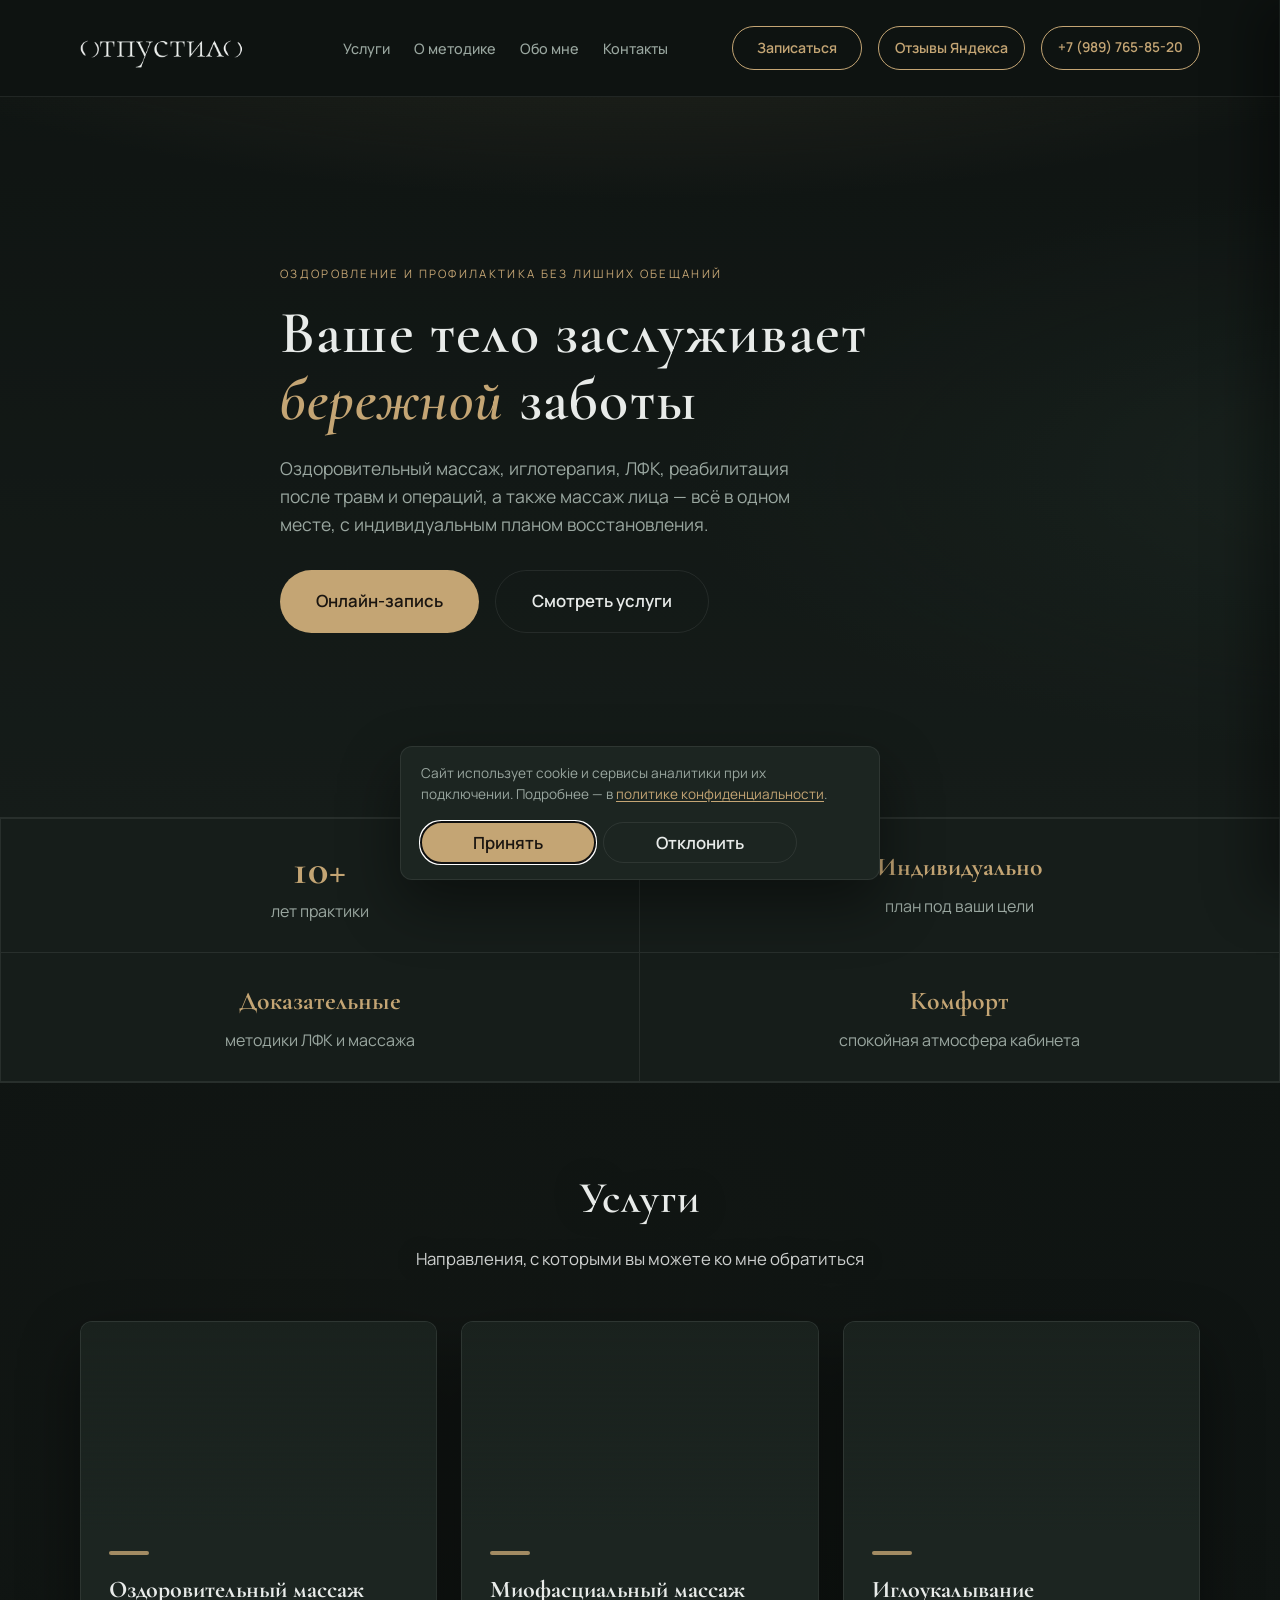
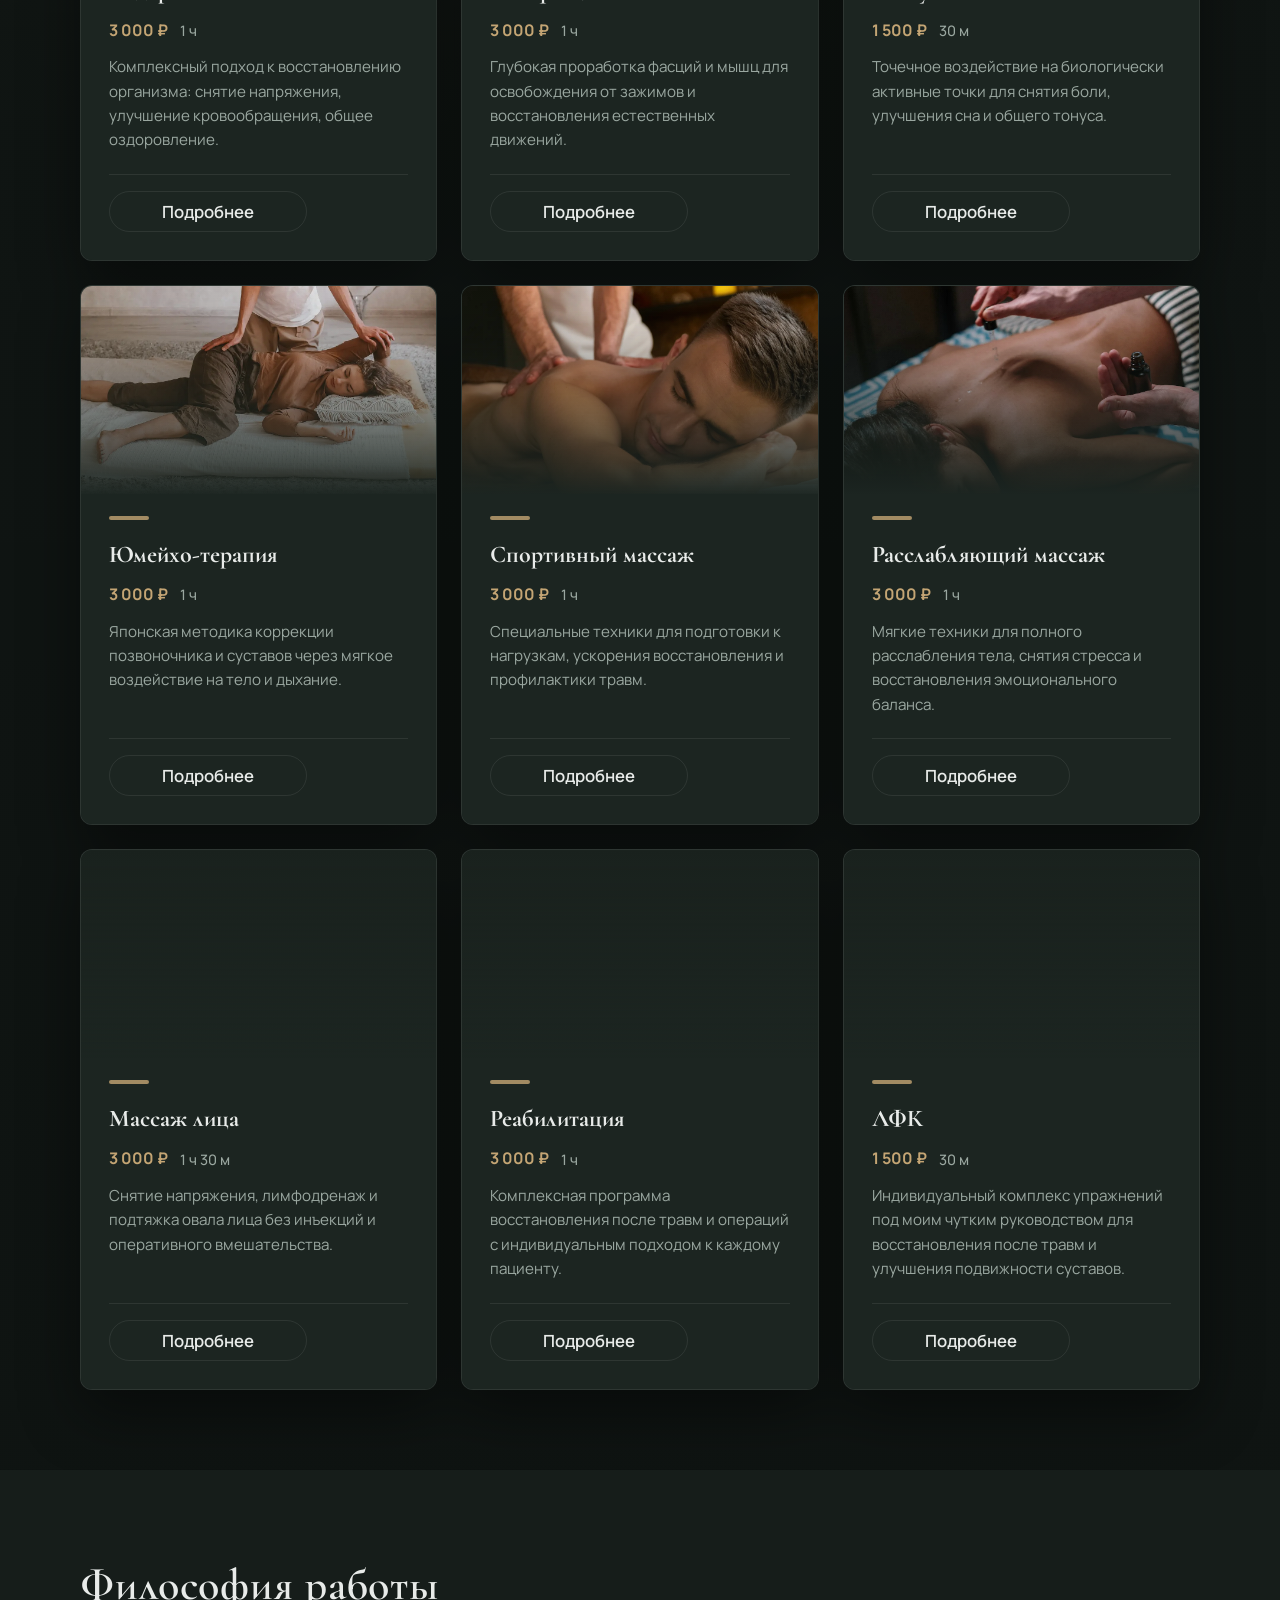
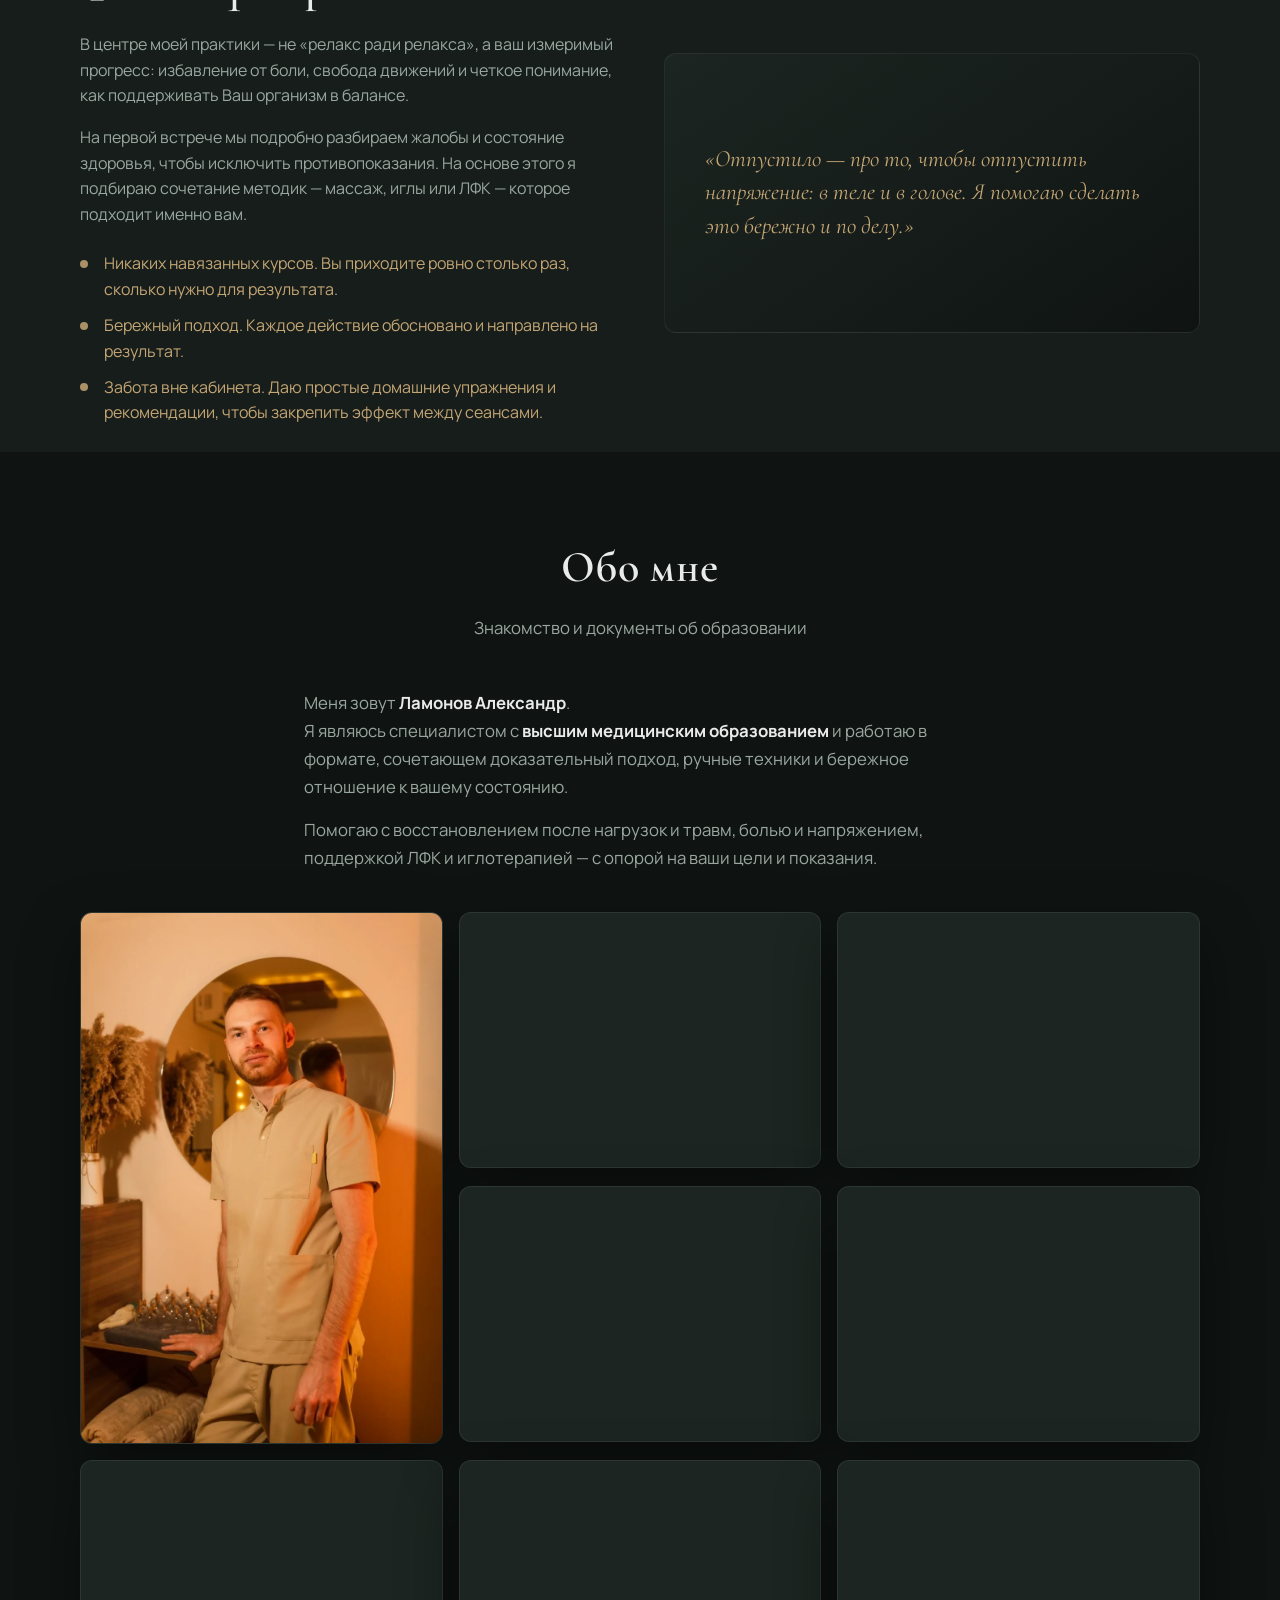
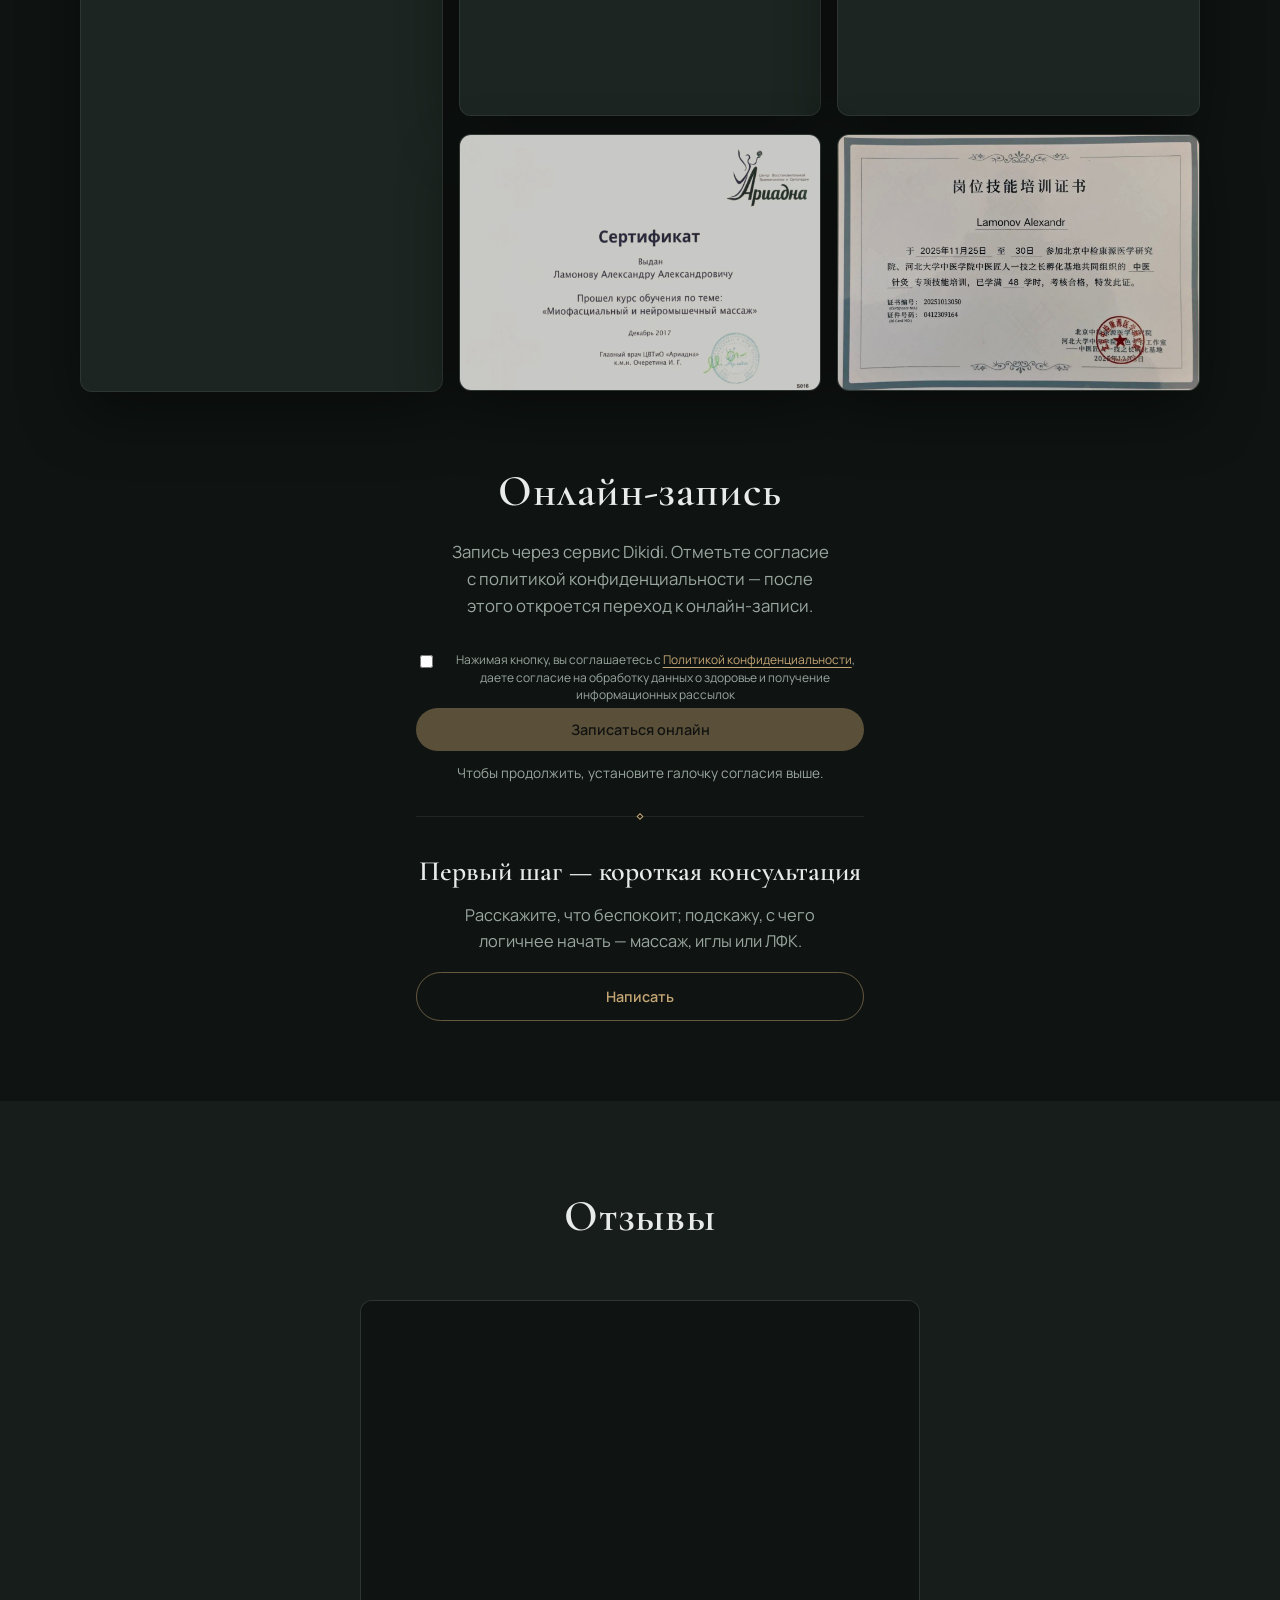
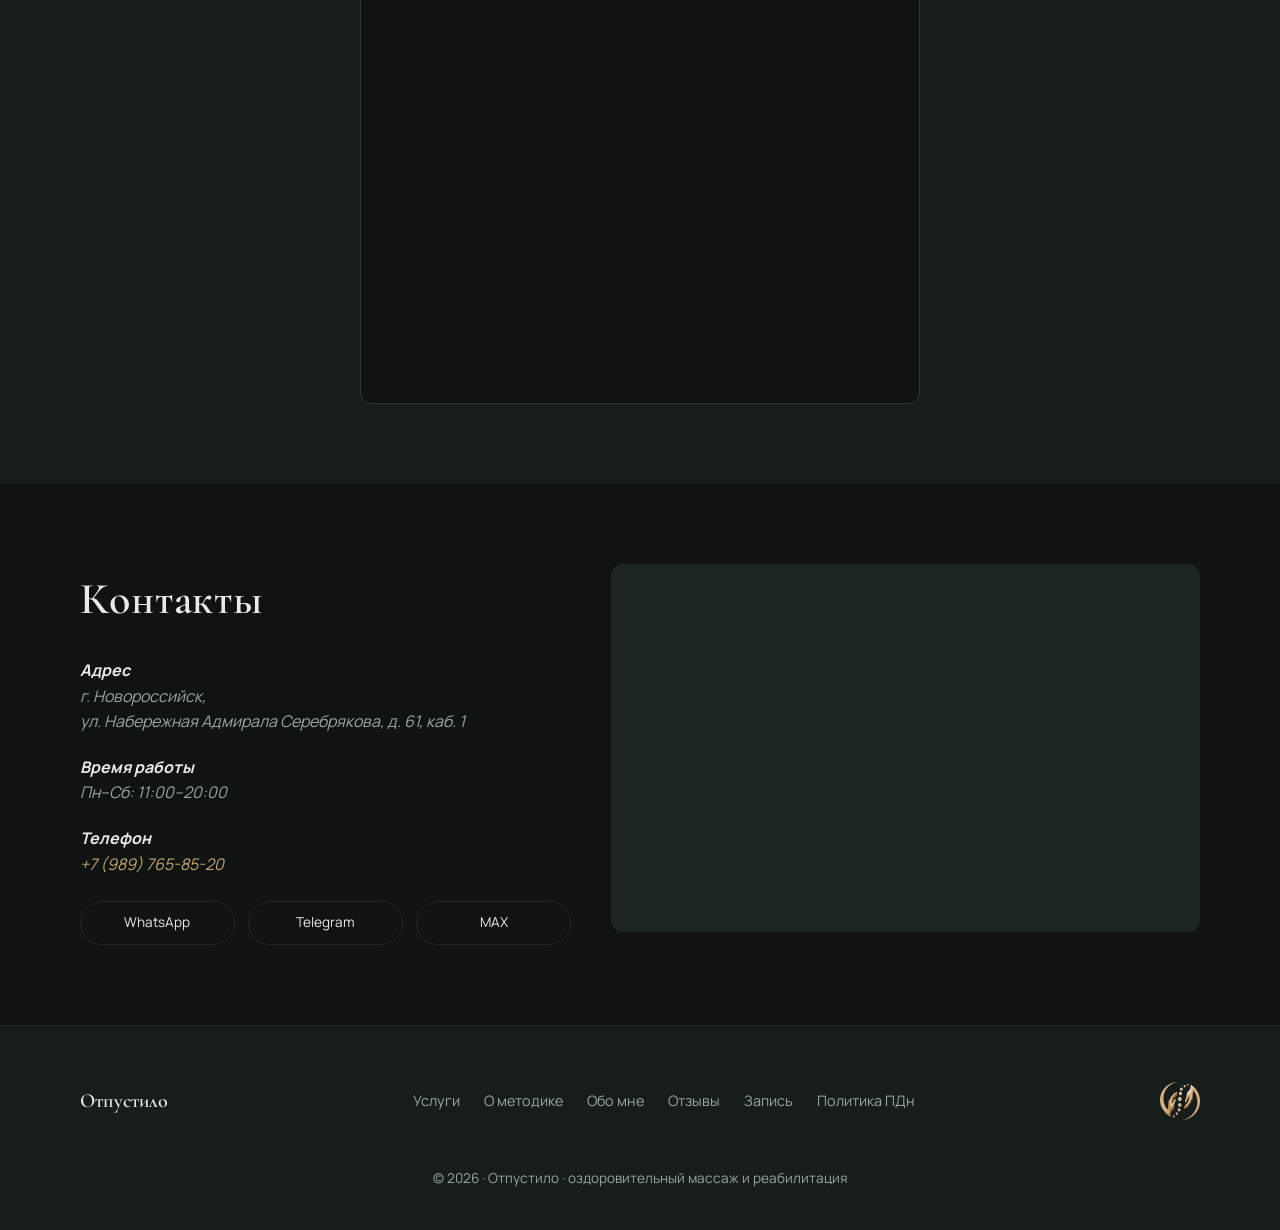
==== commit acd56bbb: "Замена превью jpg на png и обновление og:image/twitter:image ссылок" ====
--- a/index.html
+++ b/index.html
@@ -12,14 +12,14 @@
   <meta property="og:site_name" content="Отпустило" />
   <meta property="og:title" content="Отпустило — оздоровительный массаж, иглотерапия, ЛФК, реабилитация" />
   <meta property="og:description" content="Отпустило — оздоровительный массаж, иглотерапия, ЛФК, реабилитация и массаж лица. Индивидуальный подход." />
-  <meta property="og:image" content="https://otpustilo-nvrsk.ru/images/%D0%BF%D1%80%D0%B5%D0%B2%D1%8C%D1%8E.jpg" />
+  <meta property="og:image" content="https://otpustilo-nvrsk.ru/images/%D0%BF%D1%80%D0%B5%D0%B2%D1%8C%D1%8E.png" />
   <meta property="og:url" content="https://otpustilo-nvrsk.ru/" />
   <link rel="canonical" href="https://otpustilo-nvrsk.ru/" />
 
   <meta name="twitter:card" content="summary_large_image" />
   <meta name="twitter:title" content="Отпустило — оздоровительный массаж, иглотерапия, ЛФК, реабилитация" />
   <meta name="twitter:description" content="Отпустило — оздоровительный массаж, иглотерапия, ЛФК, реабилитация и массаж лица. Индивидуальный подход." />
-  <meta name="twitter:image" content="https://otpustilo-nvrsk.ru/images/%D0%BF%D1%80%D0%B5%D0%B2%D1%8C%D1%8E.jpg" />
+  <meta name="twitter:image" content="https://otpustilo-nvrsk.ru/images/%D0%BF%D1%80%D0%B5%D0%B2%D1%8C%D1%8E.png" />
   <link rel="preconnect" href="https://fonts.googleapis.com" />
   <link rel="preconnect" href="https://fonts.gstatic.com" crossorigin />
   <link rel="preload" href="styles.css" as="style" />
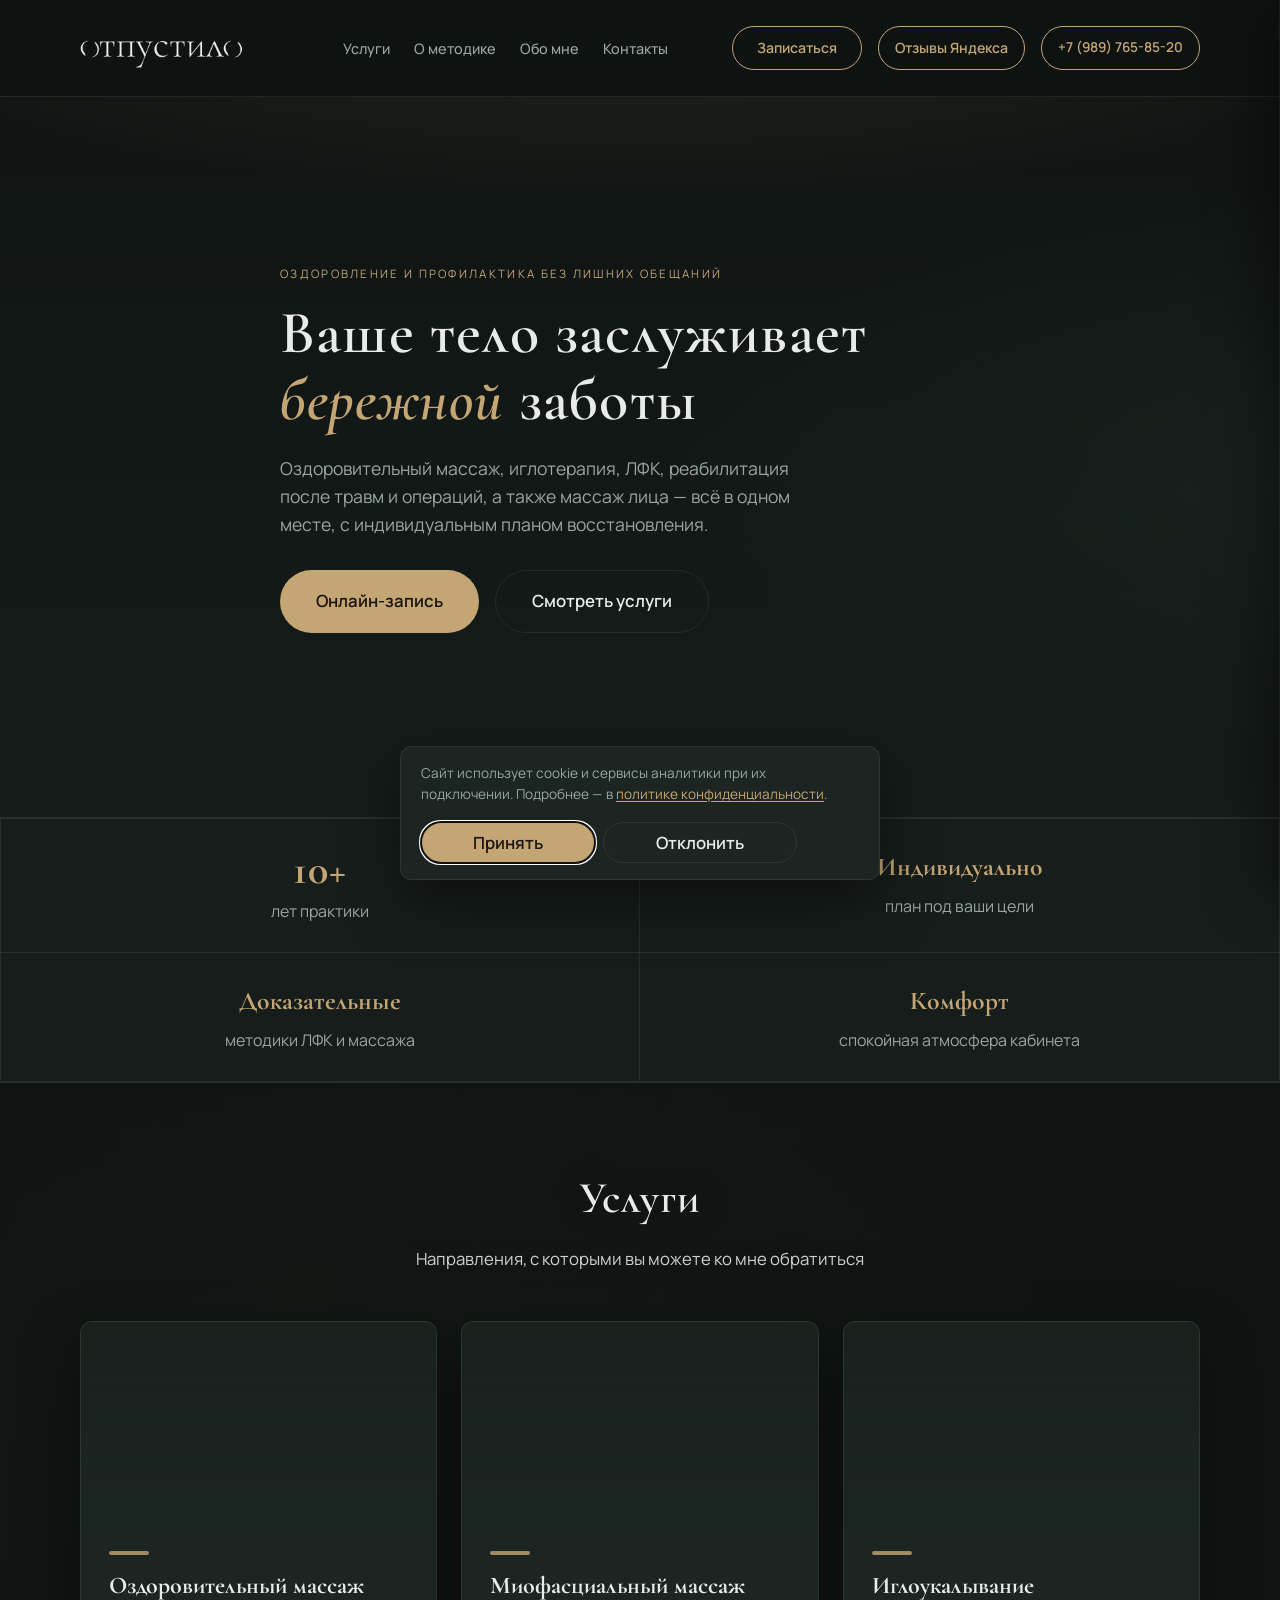
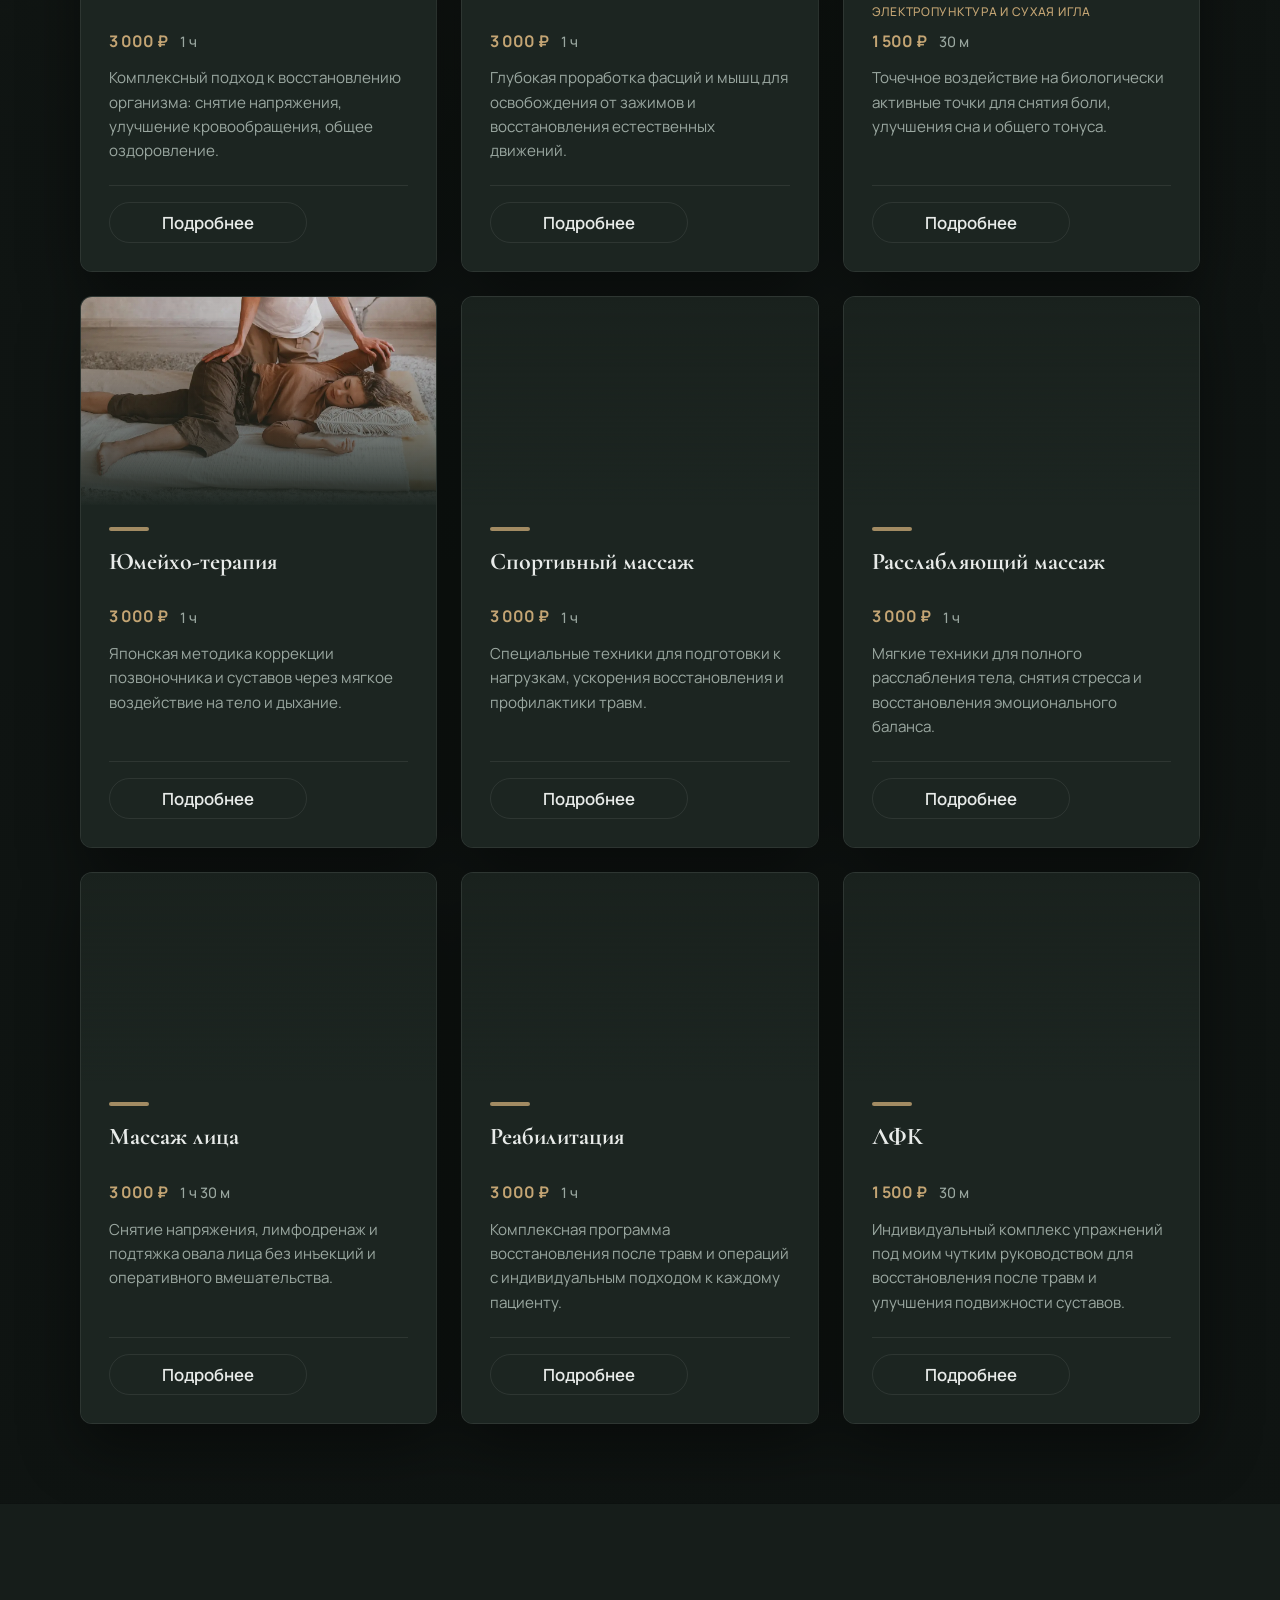
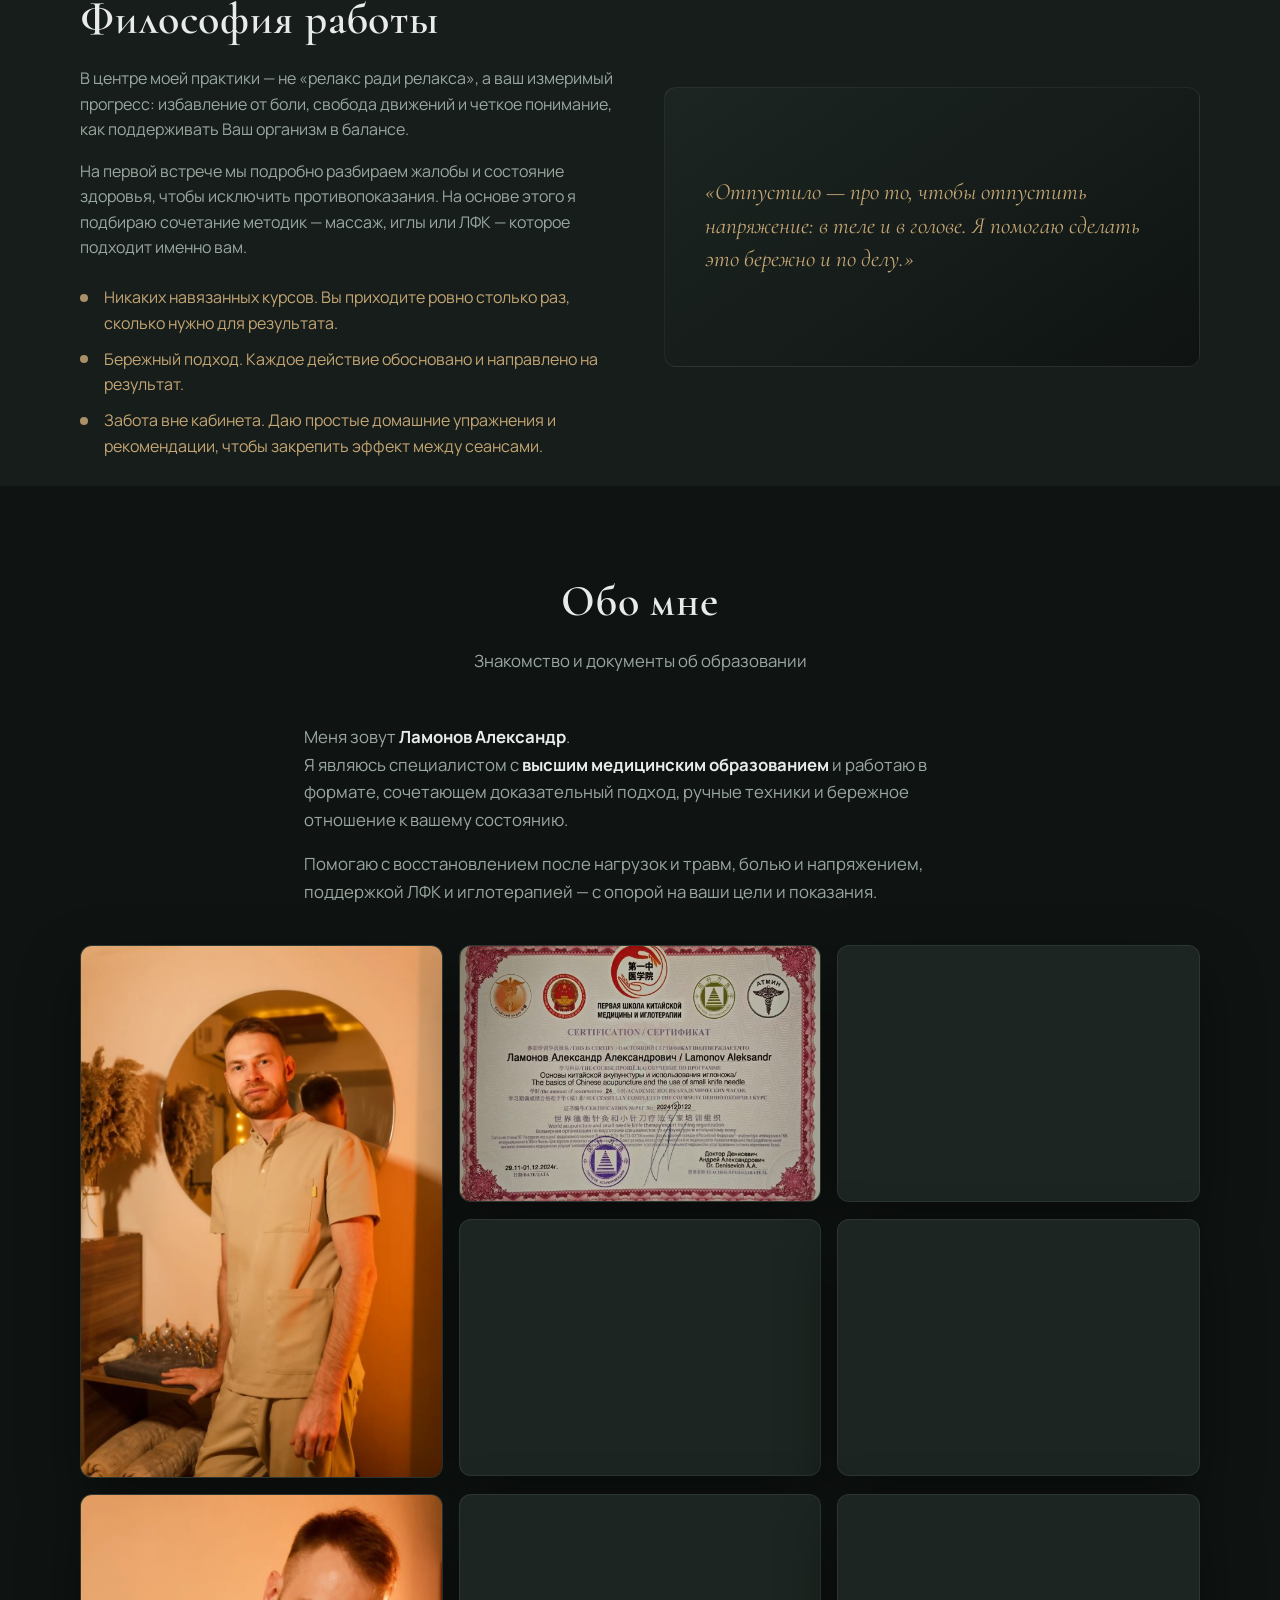
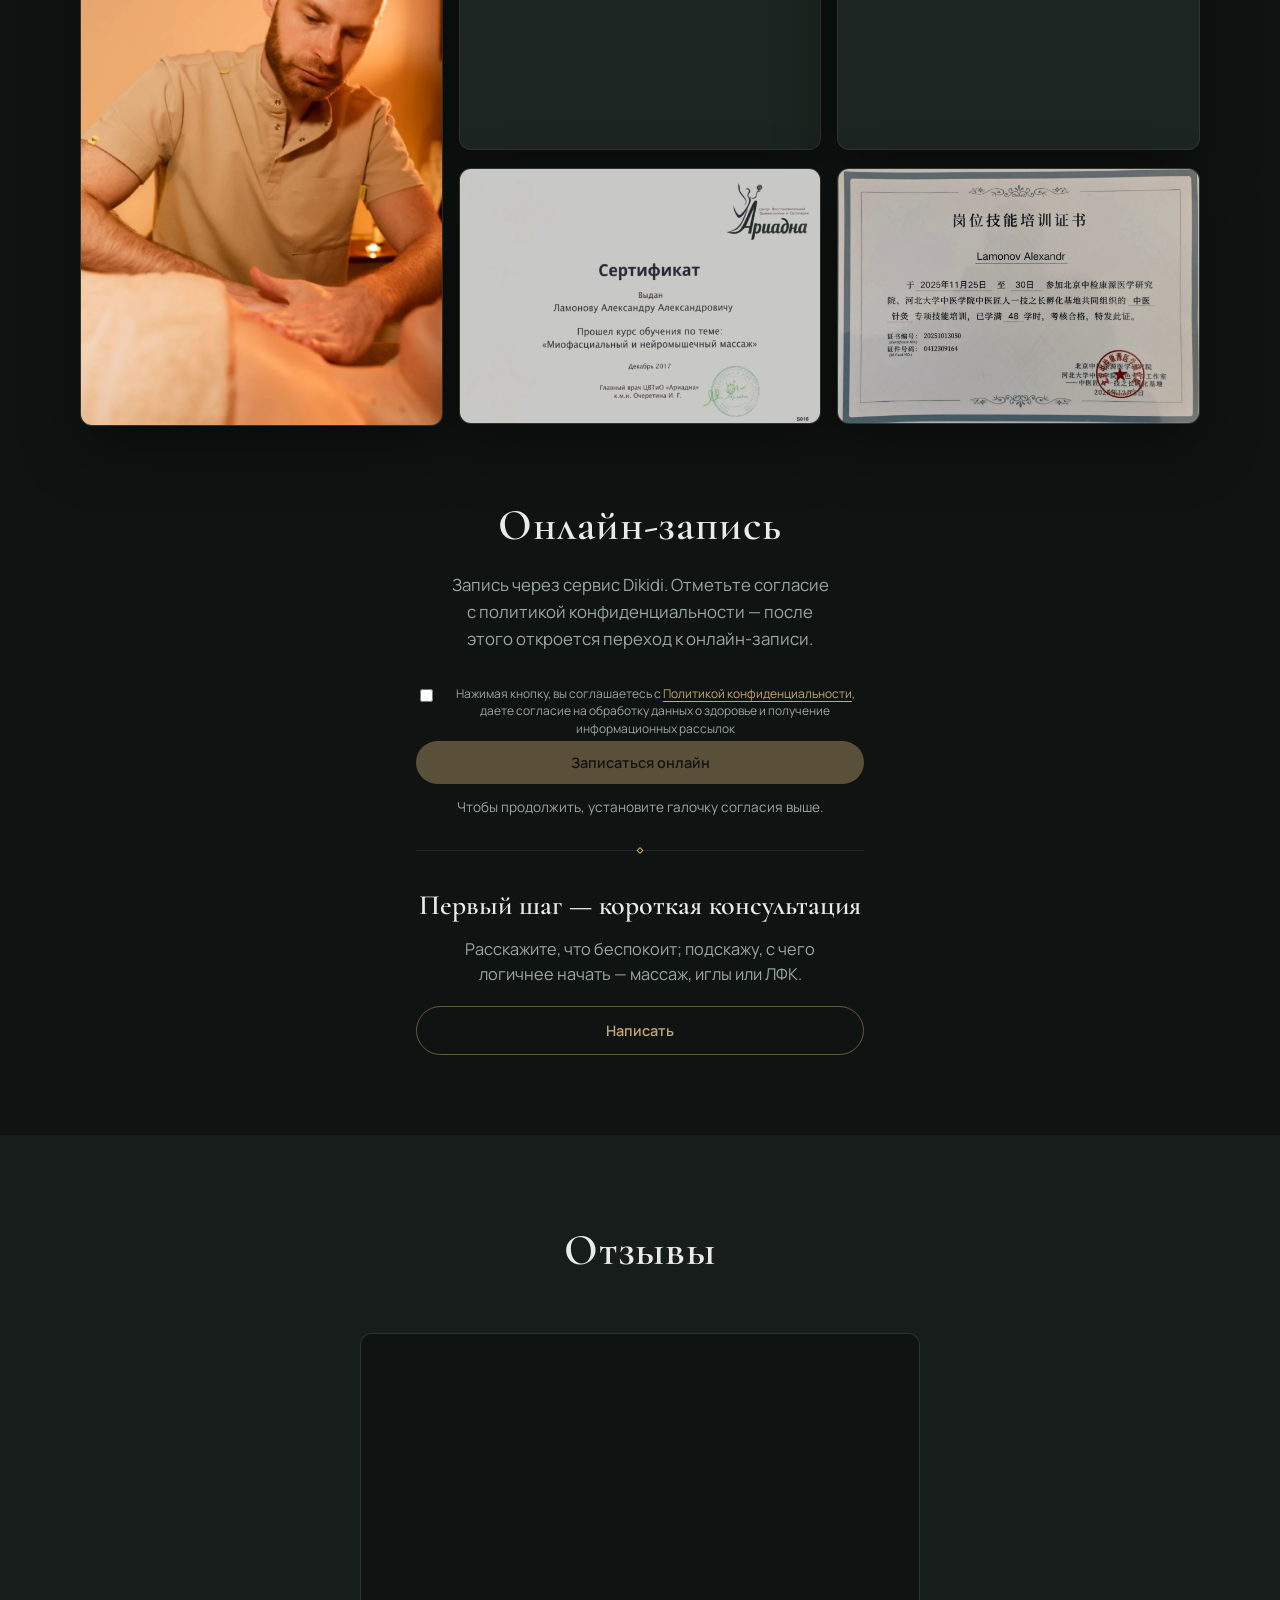
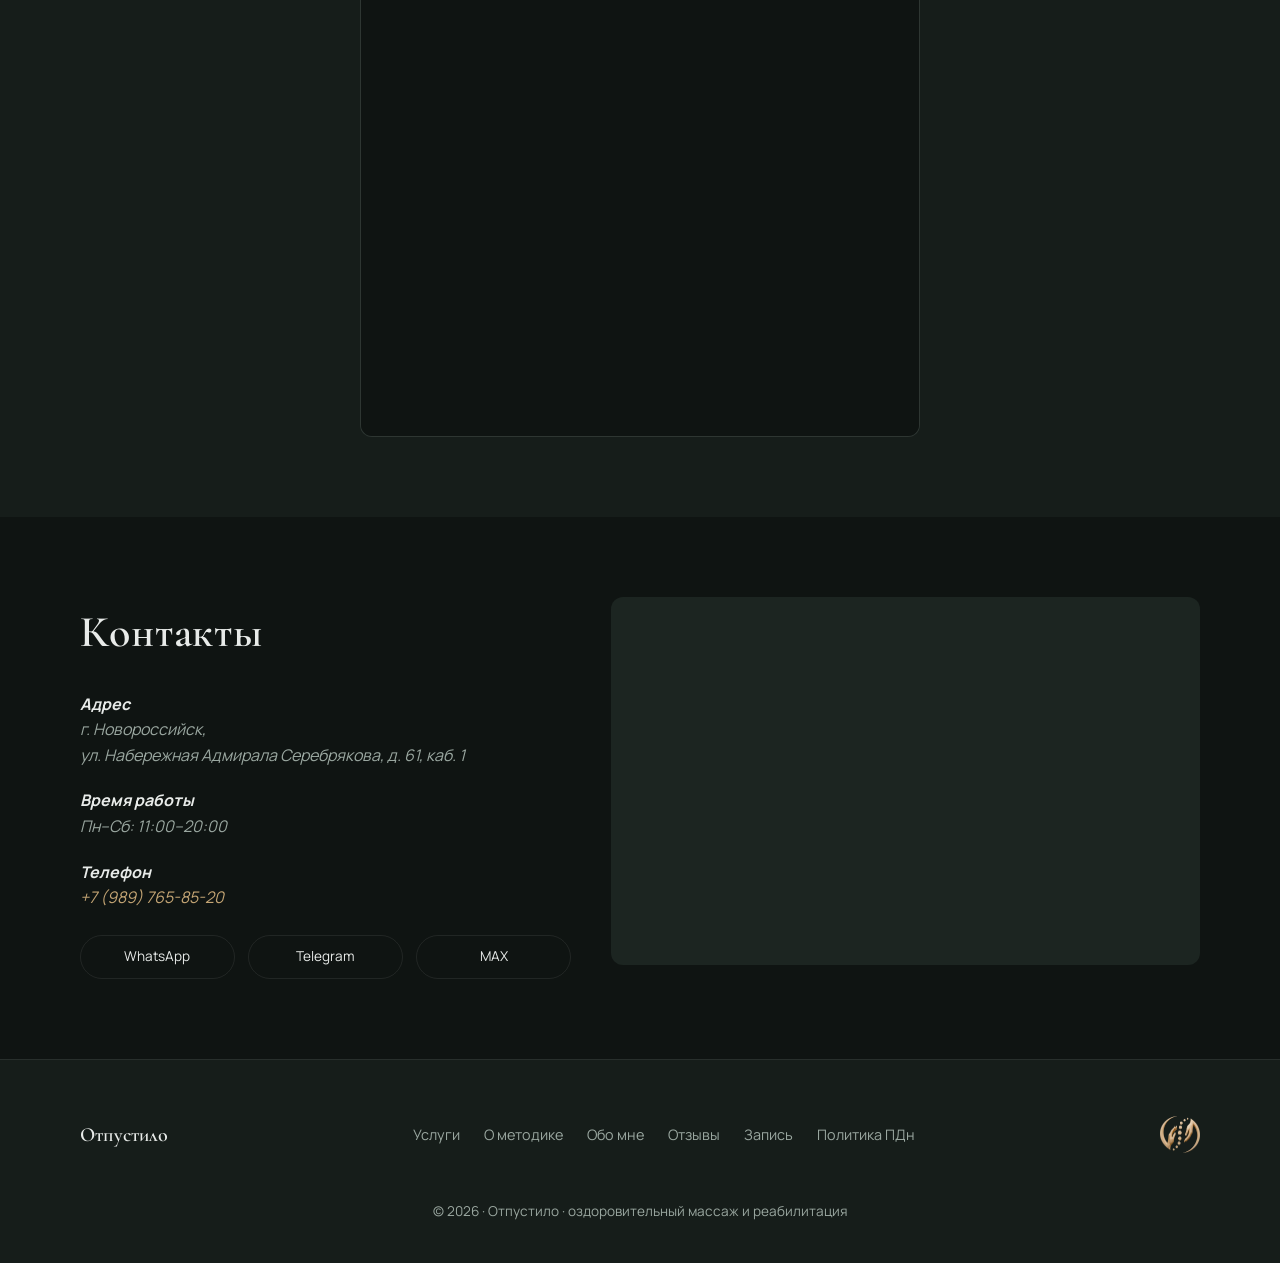
==== commit f5dfba5d: "Добавление электропунктуры и сухой иглы в услугу иглоукалывания: подзаголовок в карточке, раздел мет" ====
--- a/index.html
+++ b/index.html
@@ -206,13 +206,13 @@
             </div>
             <div class="card__content">
               <div class="card__icon" aria-hidden="true"></div>
-              <h3 class="card__title">Иглоукалывание</h3>
+              <h3 class="card__title">Иглоукалывание<span class="card__title-sub">Электропунктура и сухая игла</span></h3>
               <div class="card__meta">
                 <span class="card__price">1 500 ₽</span>
                 <span class="card__duration">30 м</span>
               </div>
               <p class="card__text">
-                Точечное воздействие на биологически активные точки для снятия боли, улучшения сна и общего тонуса.
+                                Точечное воздействие на биологически активные точки для снятия боли, улучшения сна и общего тонуса.
               </p>
               <div class="card__actions">
                 <button type="button" class="btn btn--ghost btn--small" data-open-dialog="service-acupuncture">Подробнее</button>
@@ -604,16 +604,22 @@
   <dialog class="service-dialog" id="service-acupuncture" aria-labelledby="service-acupuncture-title">
     <div class="service-dialog__inner">
       <header class="service-dialog__head">
-        <h2 class="service-dialog__title" id="service-acupuncture-title">Иглоукалывание</h2>
+        <h2 class="service-dialog__title" id="service-acupuncture-title">Иглоукалывание / Электропунктура</h2>
         <button type="button" class="service-dialog__close" data-close-dialog aria-label="Закрыть">×</button>
       </header>
       <div class="service-dialog__body">
         <h3 class="service-dialog__subtitle">Для чего</h3>
         <p>Точечное воздействие на биологически активные точки для снятия боли, улучшения сна, снижения тревожности и общего тонуса организма.</p>
+        <p>Игла запускает локальный микровоспалительный ответ, ускоряющий регенерацию тканей, и стимулирует выработку эндорфинов и серотонина — естественных анальгетиков и регуляторов настроения.</p>
+        <p>Подача слабого тока дополнительно улучшает нервную проводимость, снимает мышечные блоки и усиливает кровообращение в зоне воздействия.</p>
         <h3 class="service-dialog__subtitle">Для кого</h3>
         <p>Взрослым без острых инфекционных состояний, при готовности к аккуратной телесной практике. Подходит тем, кто хочет комплексной поддержки организма.</p>
+        <h3 class="service-dialog__subtitle">Методы</h3>
+        <p><strong>Традиционное иглоукалывание</strong> — стерильные одноразовые иглы вводятся в биологически активные точки по методикам традиционной китайской медицины.</p>
+        <p><strong>Сухая игла</strong> — тонкие иглы воздействуют на триггерные точки в мышцах и фасциях, снимая зажимы и восстанавливая подвижность.</p>
+        <p><strong>Электропунктура</strong> — к иглам подводится слабый электрический ток, усиливающий стимуляцию точек. Ускоряет результат при хронических болях и неврологических состояниях.</p>
         <h3 class="service-dialog__subtitle">Как проходит</h3>
-        <p>Обсуждаем жалобы и цели, определяем зоны воздействия. Используются стерильные одноразовые иглы, введение обычно почти безболезненное.</p>
+        <p>Обсуждаем жалобы и цели, определяем зоны воздействия. Выбираем подходящий метод. Введение обычно почти безболезненное.</p>
         <h3 class="service-dialog__subtitle">Важно</h3>
         <p class="service-dialog__note">Противопоказания: беременность, острые кожные заболевания в зоне воздействия, тяжёлые психические расстройства в острой фазе.</p>
       </div>
--- a/styles.css
+++ b/styles.css
@@ -1022,6 +1022,19 @@
   font-family: var(--font-display);
   font-size: 1.5rem;
   margin: 0 0 0.5rem;
+  min-height: 3.1rem;
+  line-height: 1.25;
+}
+
+.card__title-sub {
+  display: block;
+  font-family: var(--font-body);
+  font-size: 0.75rem;
+  font-weight: 500;
+  color: var(--accent);
+  text-transform: uppercase;
+  letter-spacing: 0.06em;
+  margin-top: 0.2rem;
 }
 
 .card__meta {
--- a/styles.css
+++ b/styles.css
@@ -1022,6 +1022,19 @@
   font-family: var(--font-display);
   font-size: 1.5rem;
   margin: 0 0 0.5rem;
+  min-height: 3.1rem;
+  line-height: 1.25;
+}
+
+.card__title-sub {
+  display: block;
+  font-family: var(--font-body);
+  font-size: 0.75rem;
+  font-weight: 500;
+  color: var(--accent);
+  text-transform: uppercase;
+  letter-spacing: 0.06em;
+  margin-top: 0.2rem;
 }
 
 .card__meta {
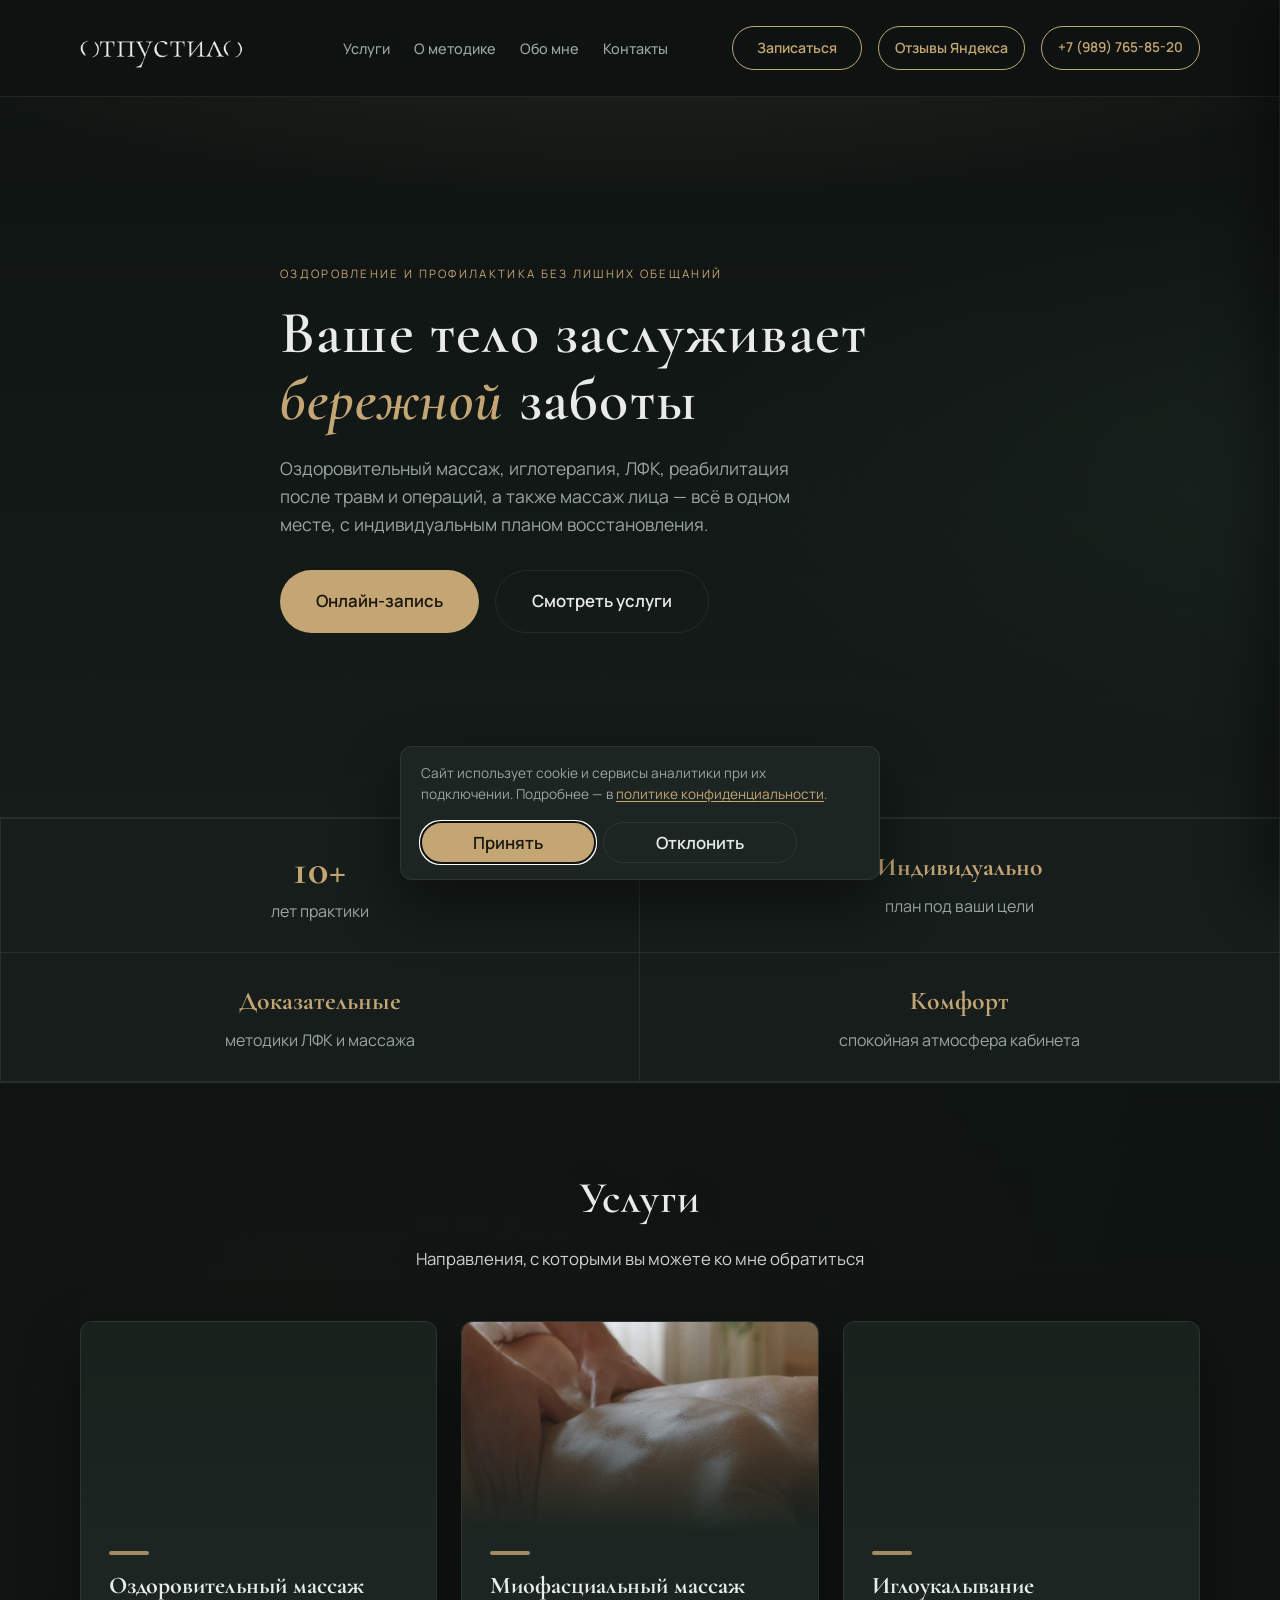
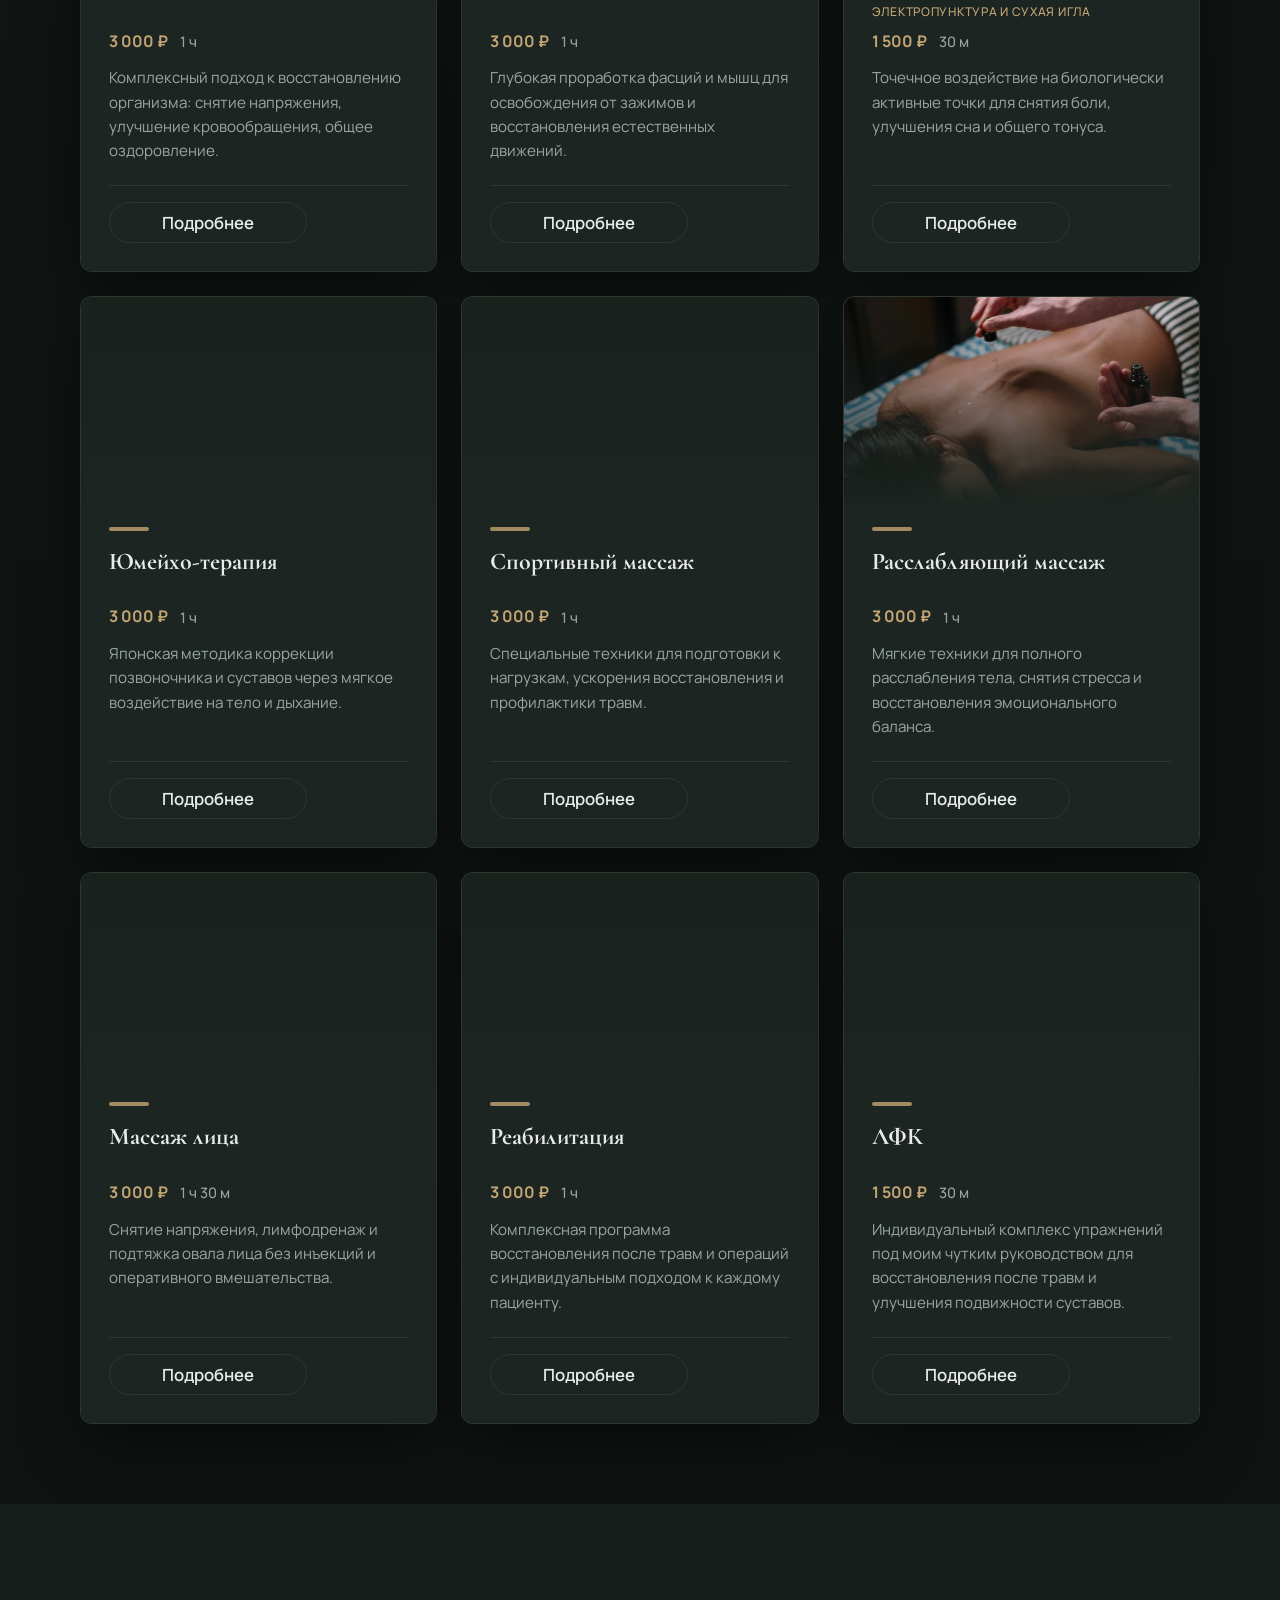
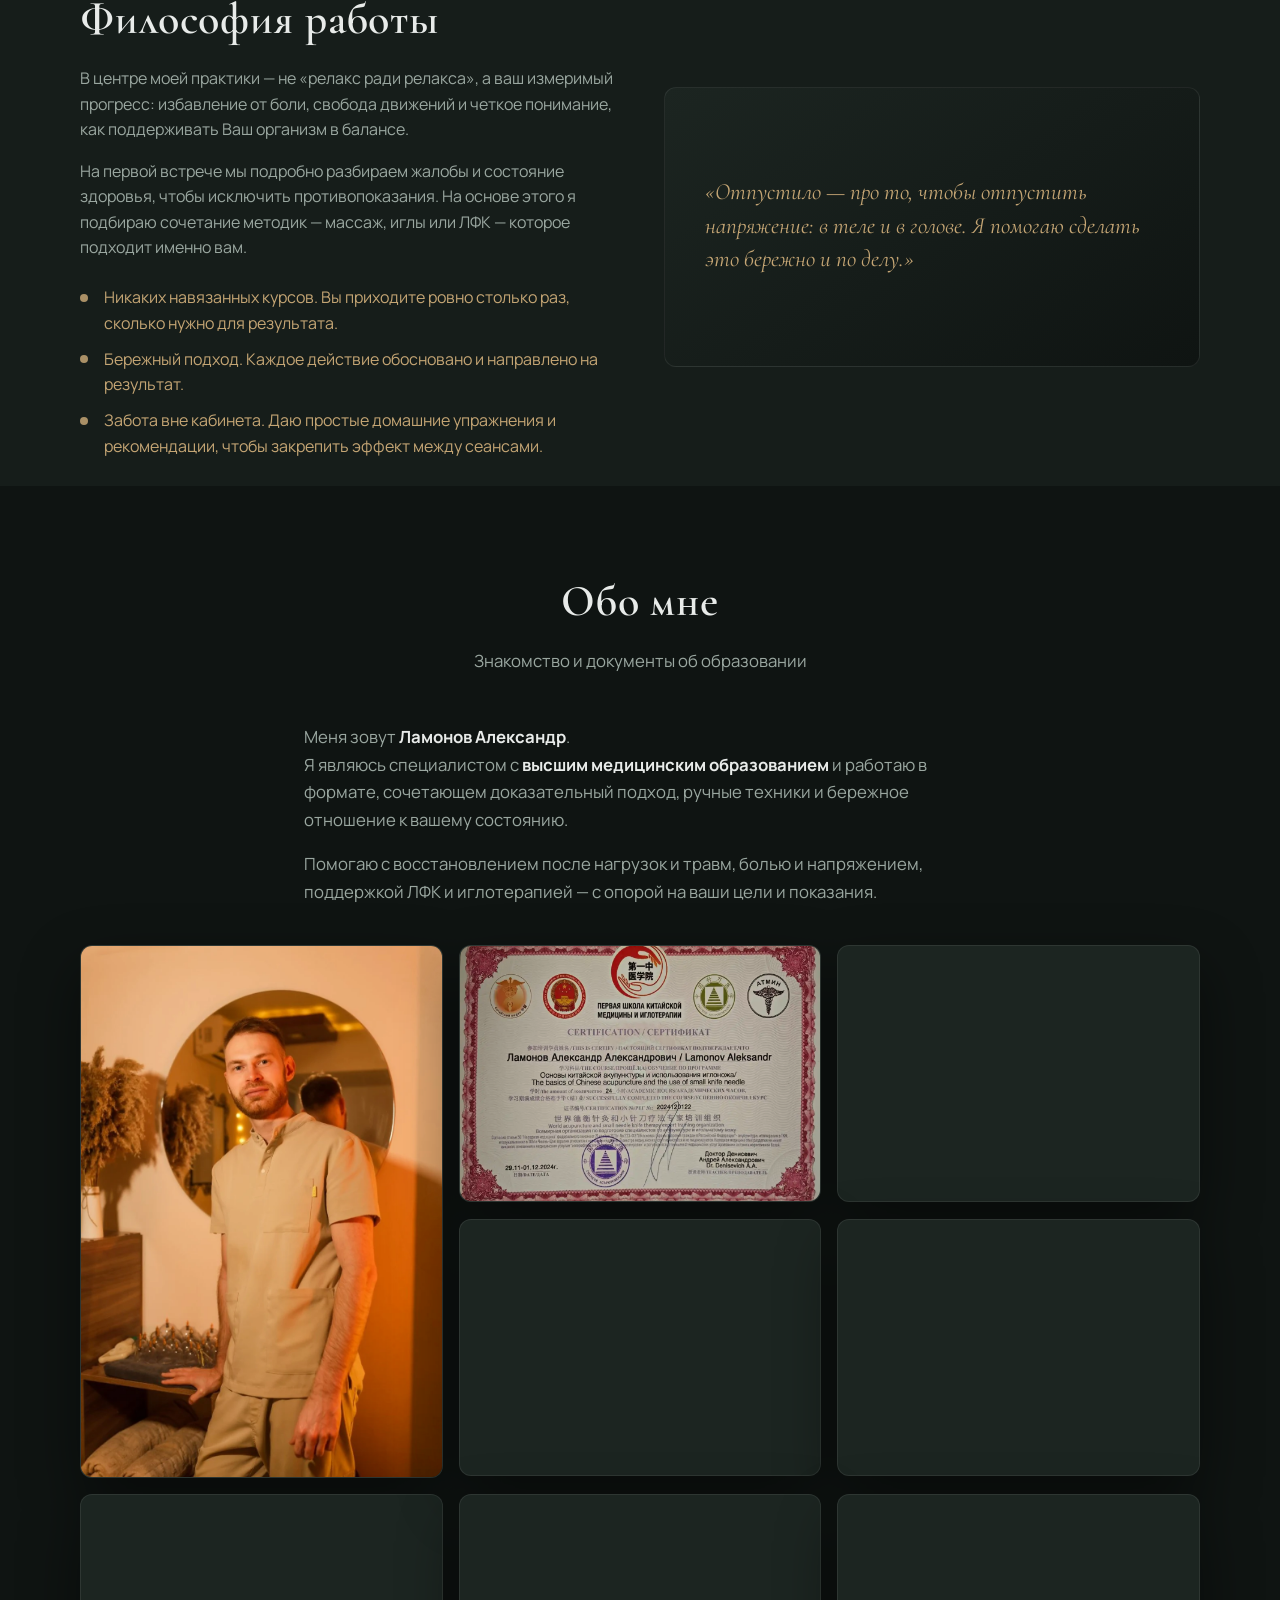
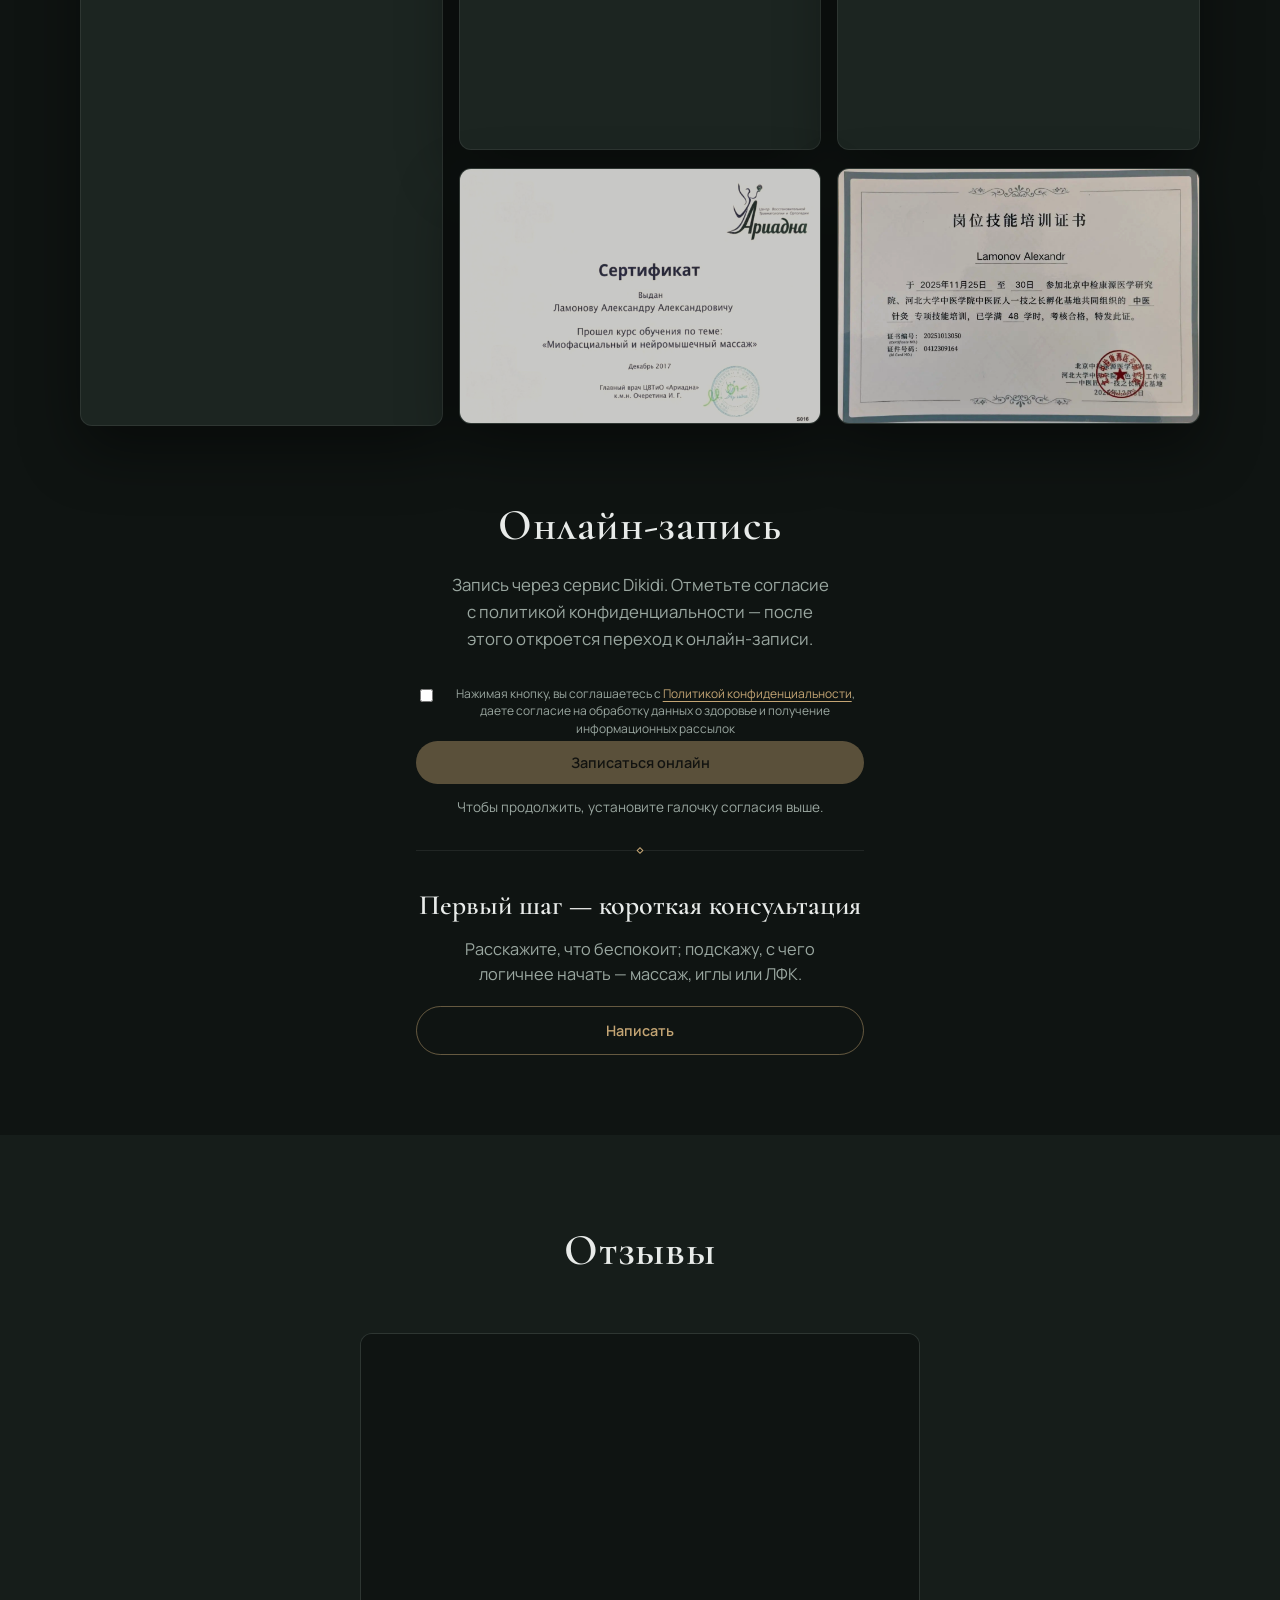
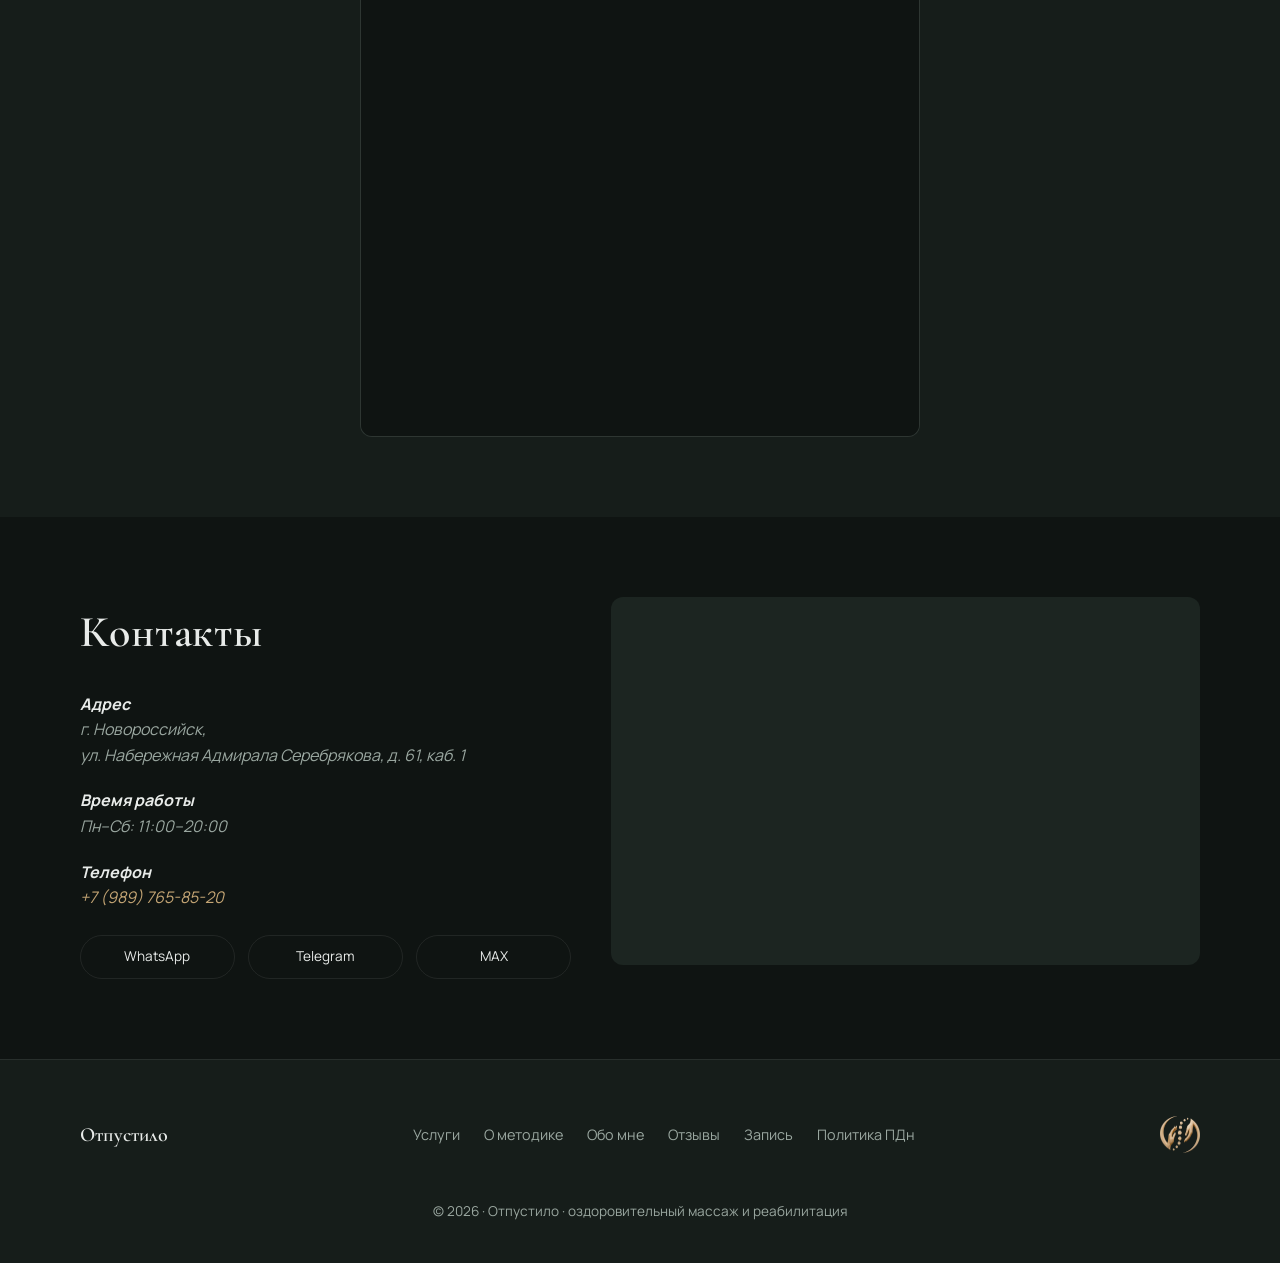
==== commit cd448048: "Исправление дублирования текста в og:description для превью в мессенджерах" ====
--- a/index.html
+++ b/index.html
@@ -11,7 +11,7 @@
   <meta property="og:type" content="website" />
   <meta property="og:site_name" content="Отпустило" />
   <meta property="og:title" content="Отпустило — оздоровительный массаж, иглотерапия, ЛФК, реабилитация" />
-  <meta property="og:description" content="Отпустило — оздоровительный массаж, иглотерапия, ЛФК, реабилитация и массаж лица. Индивидуальный подход." />
+  <meta property="og:description" content="Оздоровительный массаж, иглотерапия, ЛФК, реабилитация и массаж лица. Индивидуальный подход в Новороссийске." />
   <meta property="og:image" content="https://otpustilo-nvrsk.ru/images/%D0%BF%D1%80%D0%B5%D0%B2%D1%8C%D1%8E.png" />
   <meta property="og:url" content="https://otpustilo-nvrsk.ru/" />
   <link rel="canonical" href="https://otpustilo-nvrsk.ru/" />
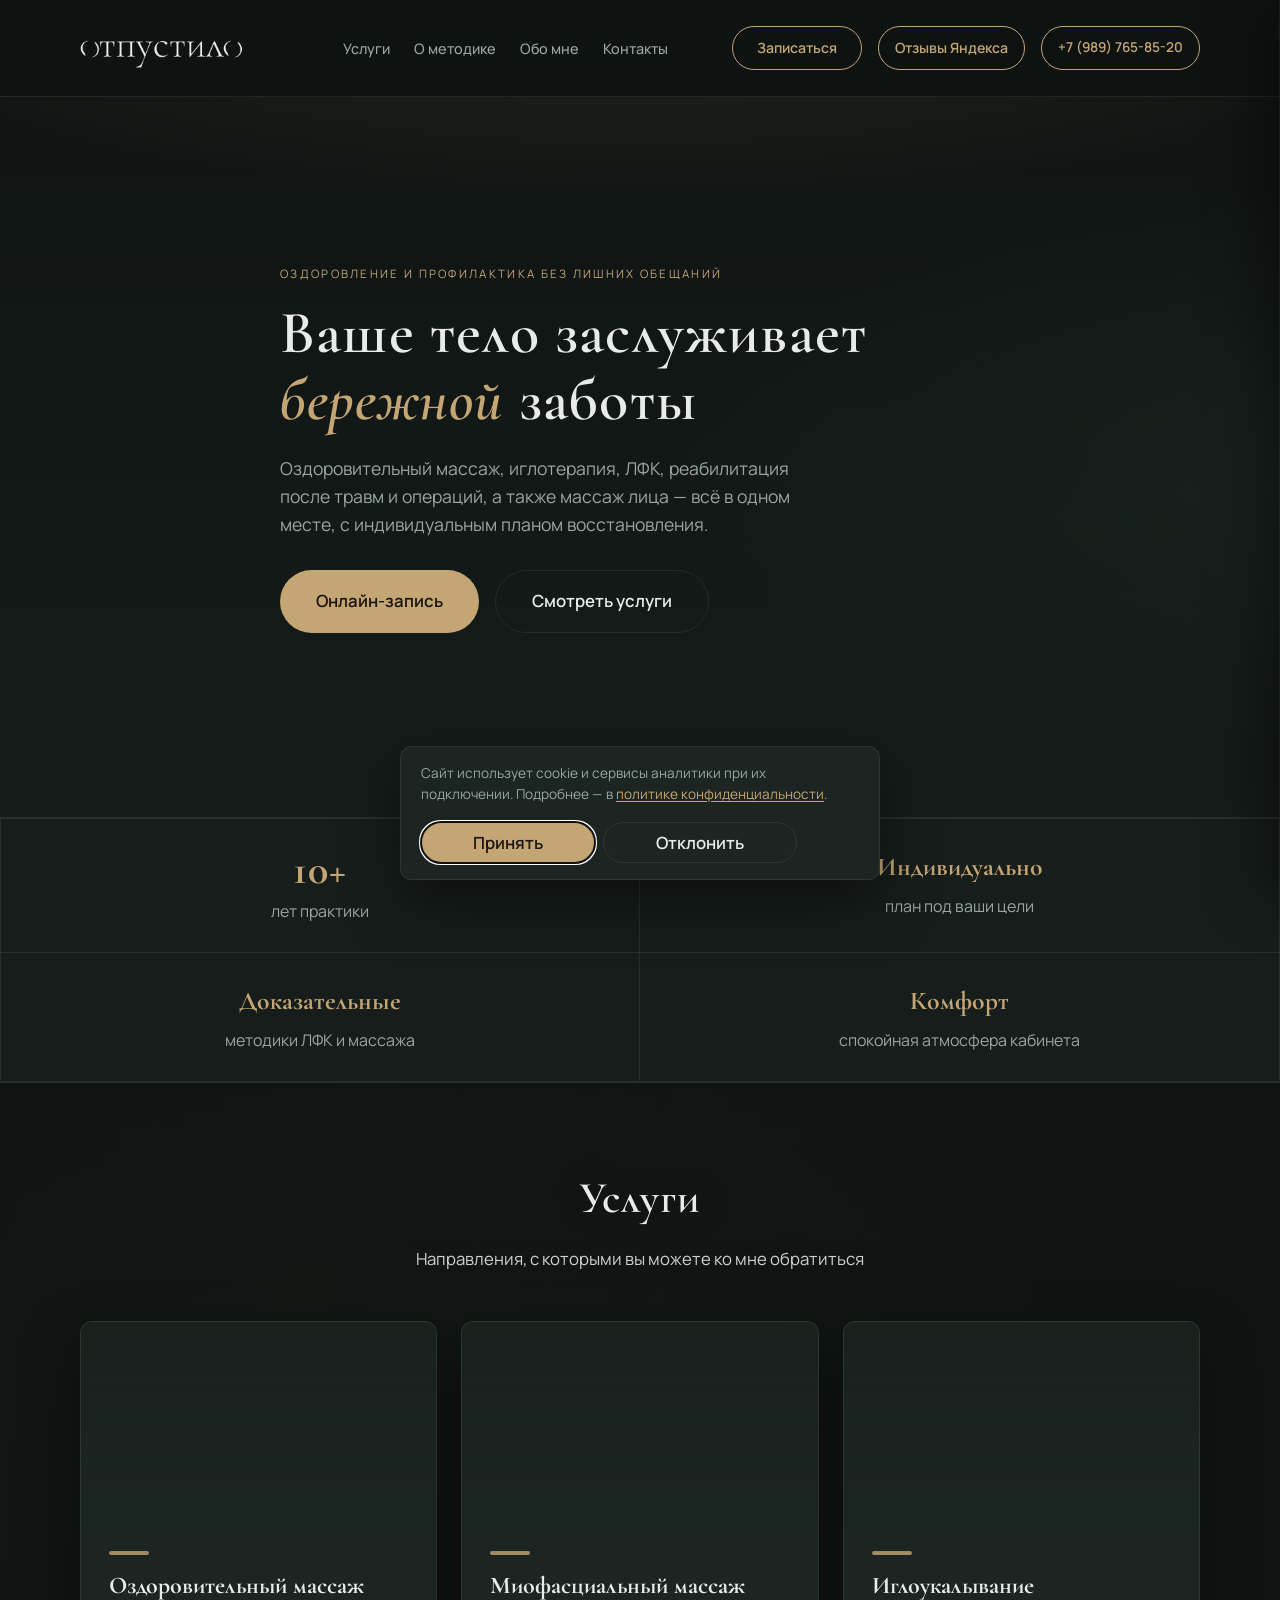
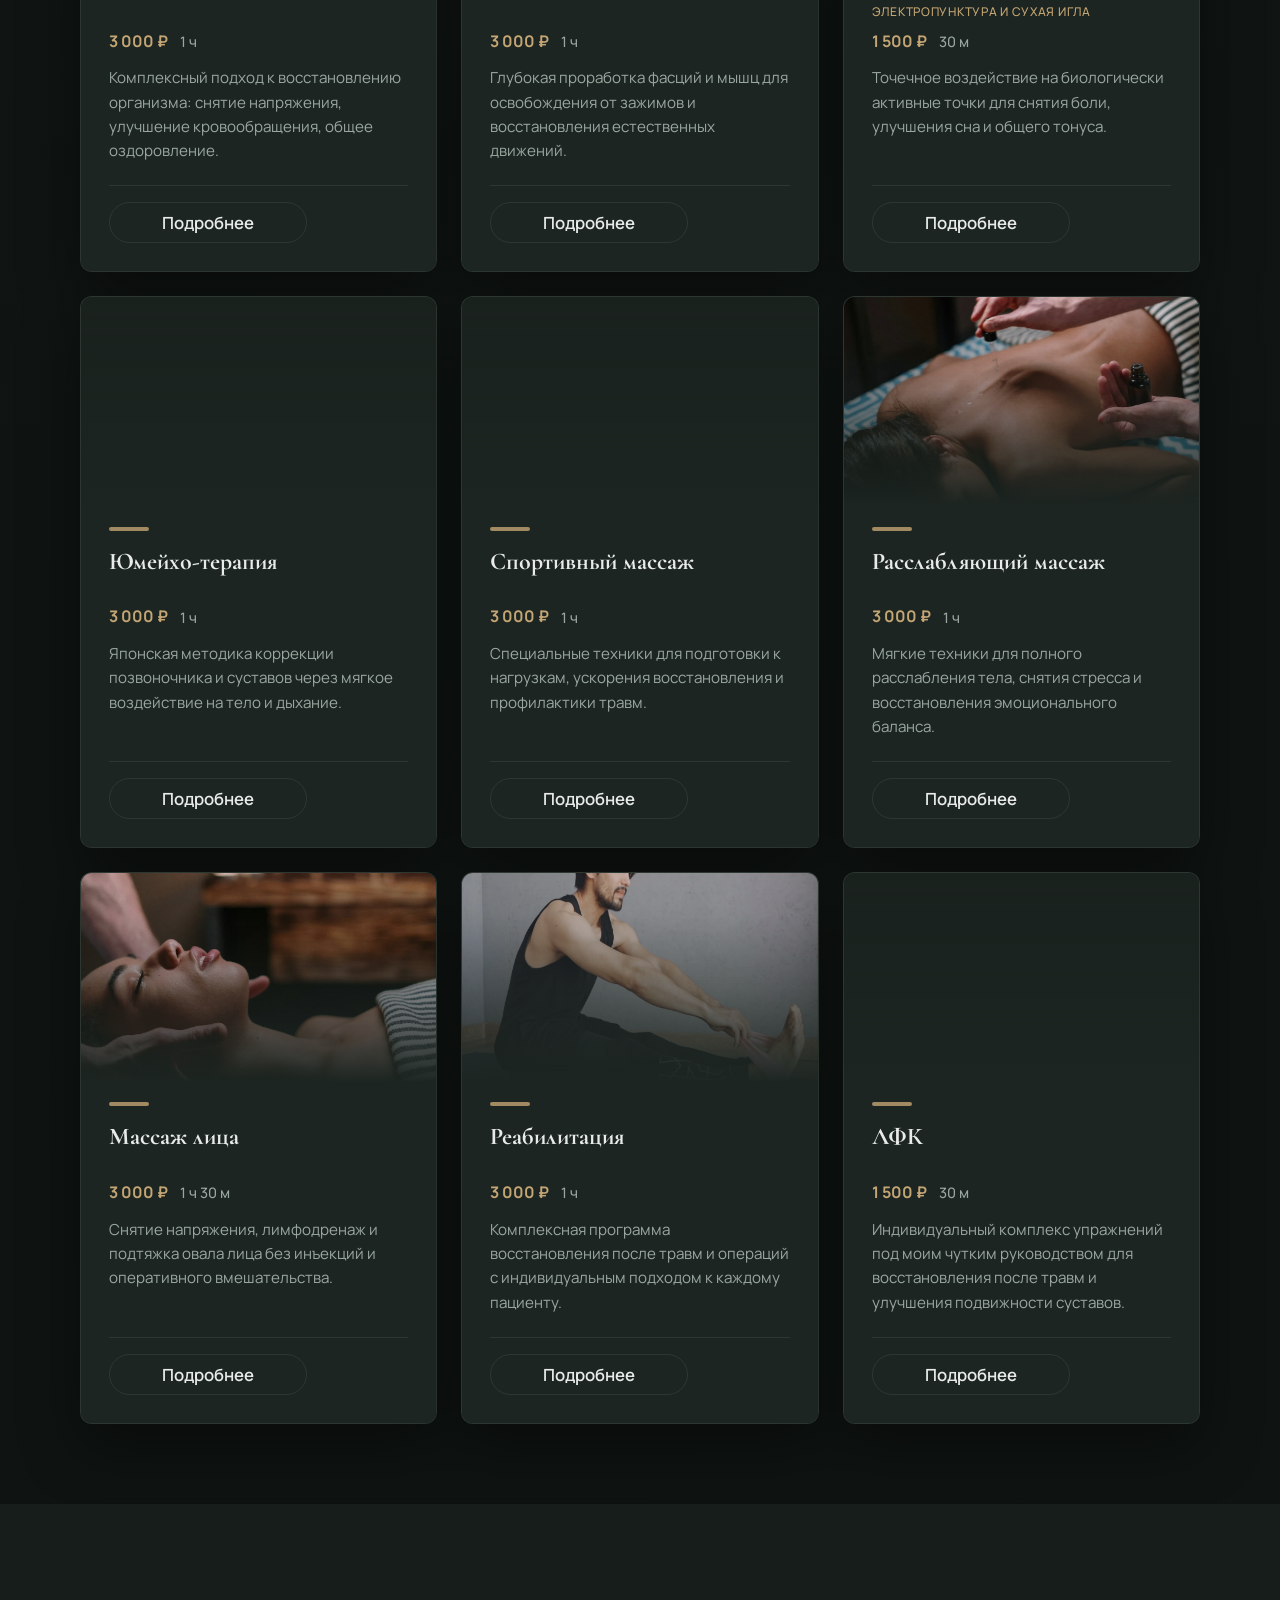
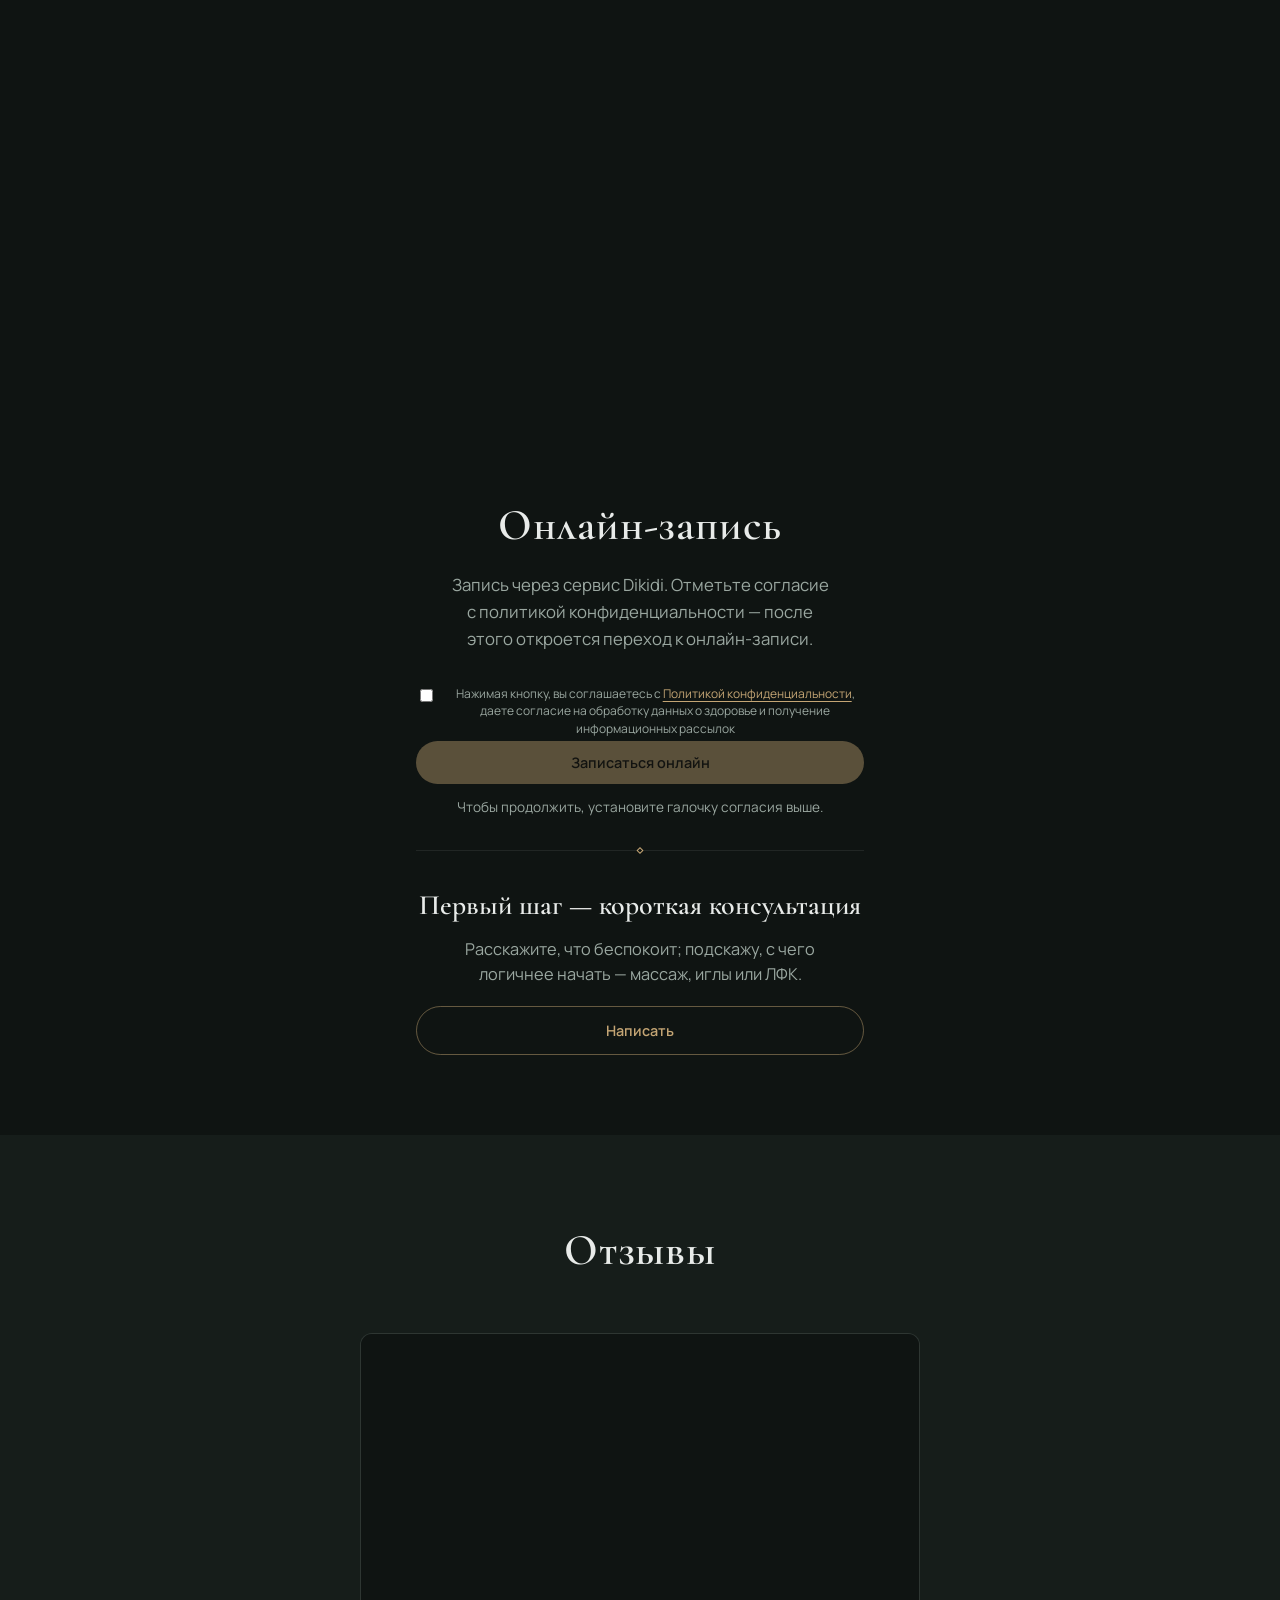
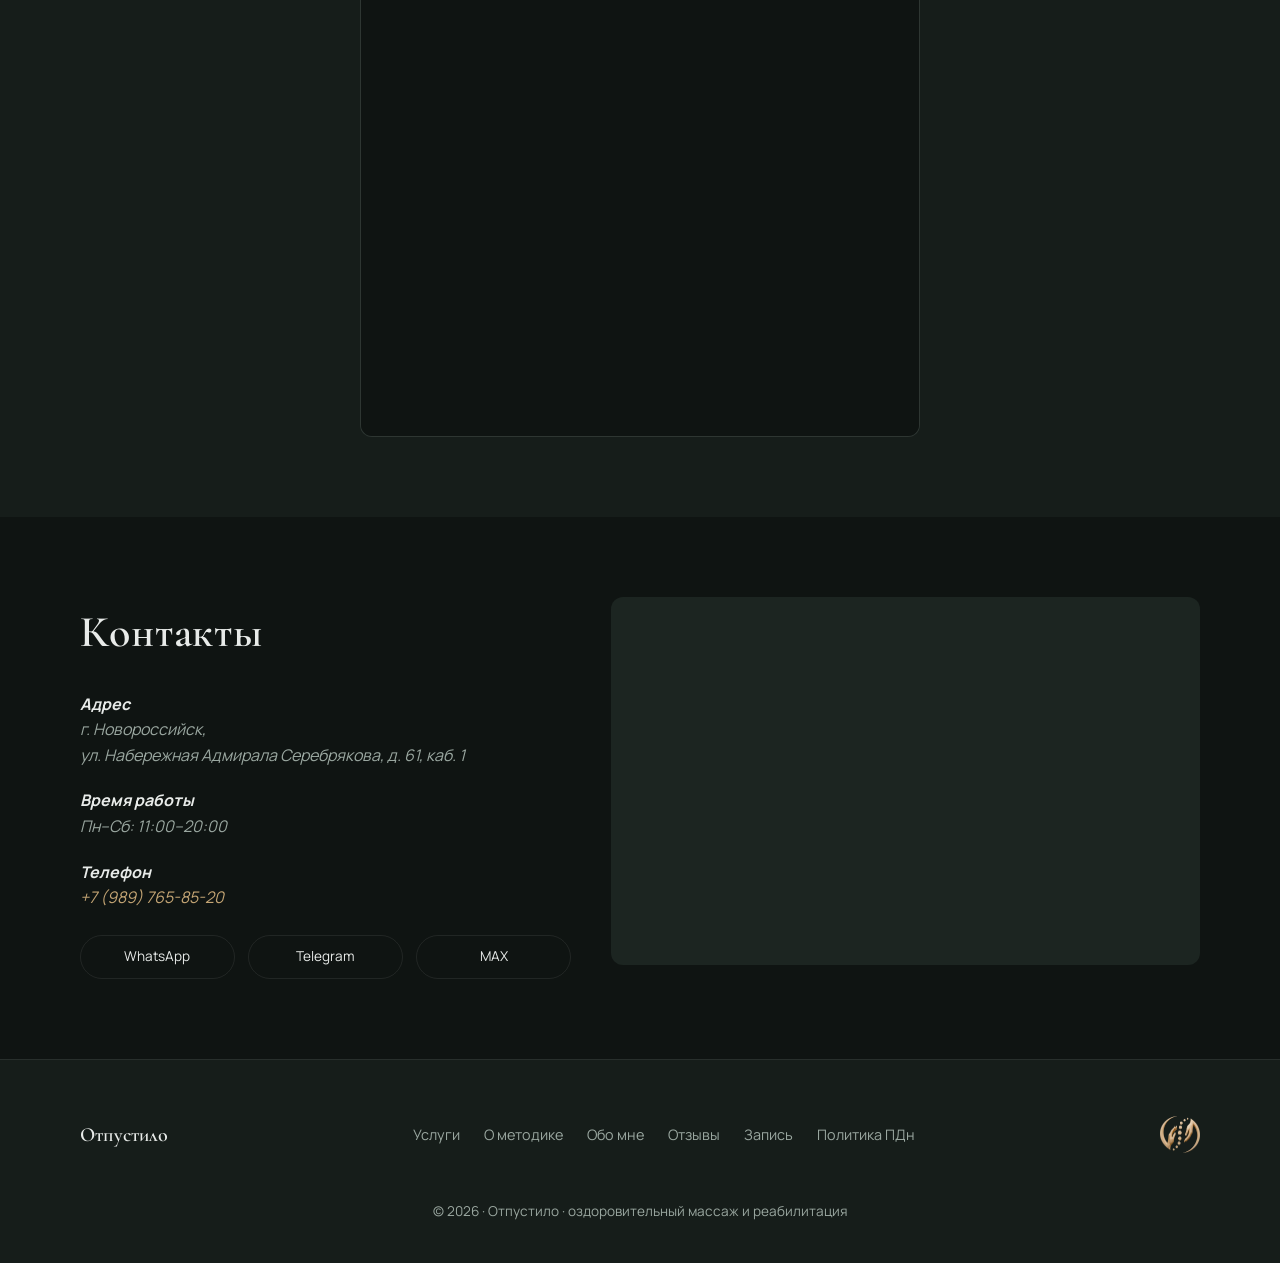
==== commit d0e2c2a0: "Обновление og:description — новый слоган для превью в мессенджерах" ====
--- a/index.html
+++ b/index.html
@@ -11,7 +11,7 @@
   <meta property="og:type" content="website" />
   <meta property="og:site_name" content="Отпустило" />
   <meta property="og:title" content="Отпустило — оздоровительный массаж, иглотерапия, ЛФК, реабилитация" />
-  <meta property="og:description" content="Оздоровительный массаж, иглотерапия, ЛФК, реабилитация и массаж лица. Индивидуальный подход в Новороссийске." />
+  <meta property="og:description" content="Место, где тело находит покой, а движения — свободу." />
   <meta property="og:image" content="https://otpustilo-nvrsk.ru/images/%D0%BF%D1%80%D0%B5%D0%B2%D1%8C%D1%8E.png" />
   <meta property="og:url" content="https://otpustilo-nvrsk.ru/" />
   <link rel="canonical" href="https://otpustilo-nvrsk.ru/" />
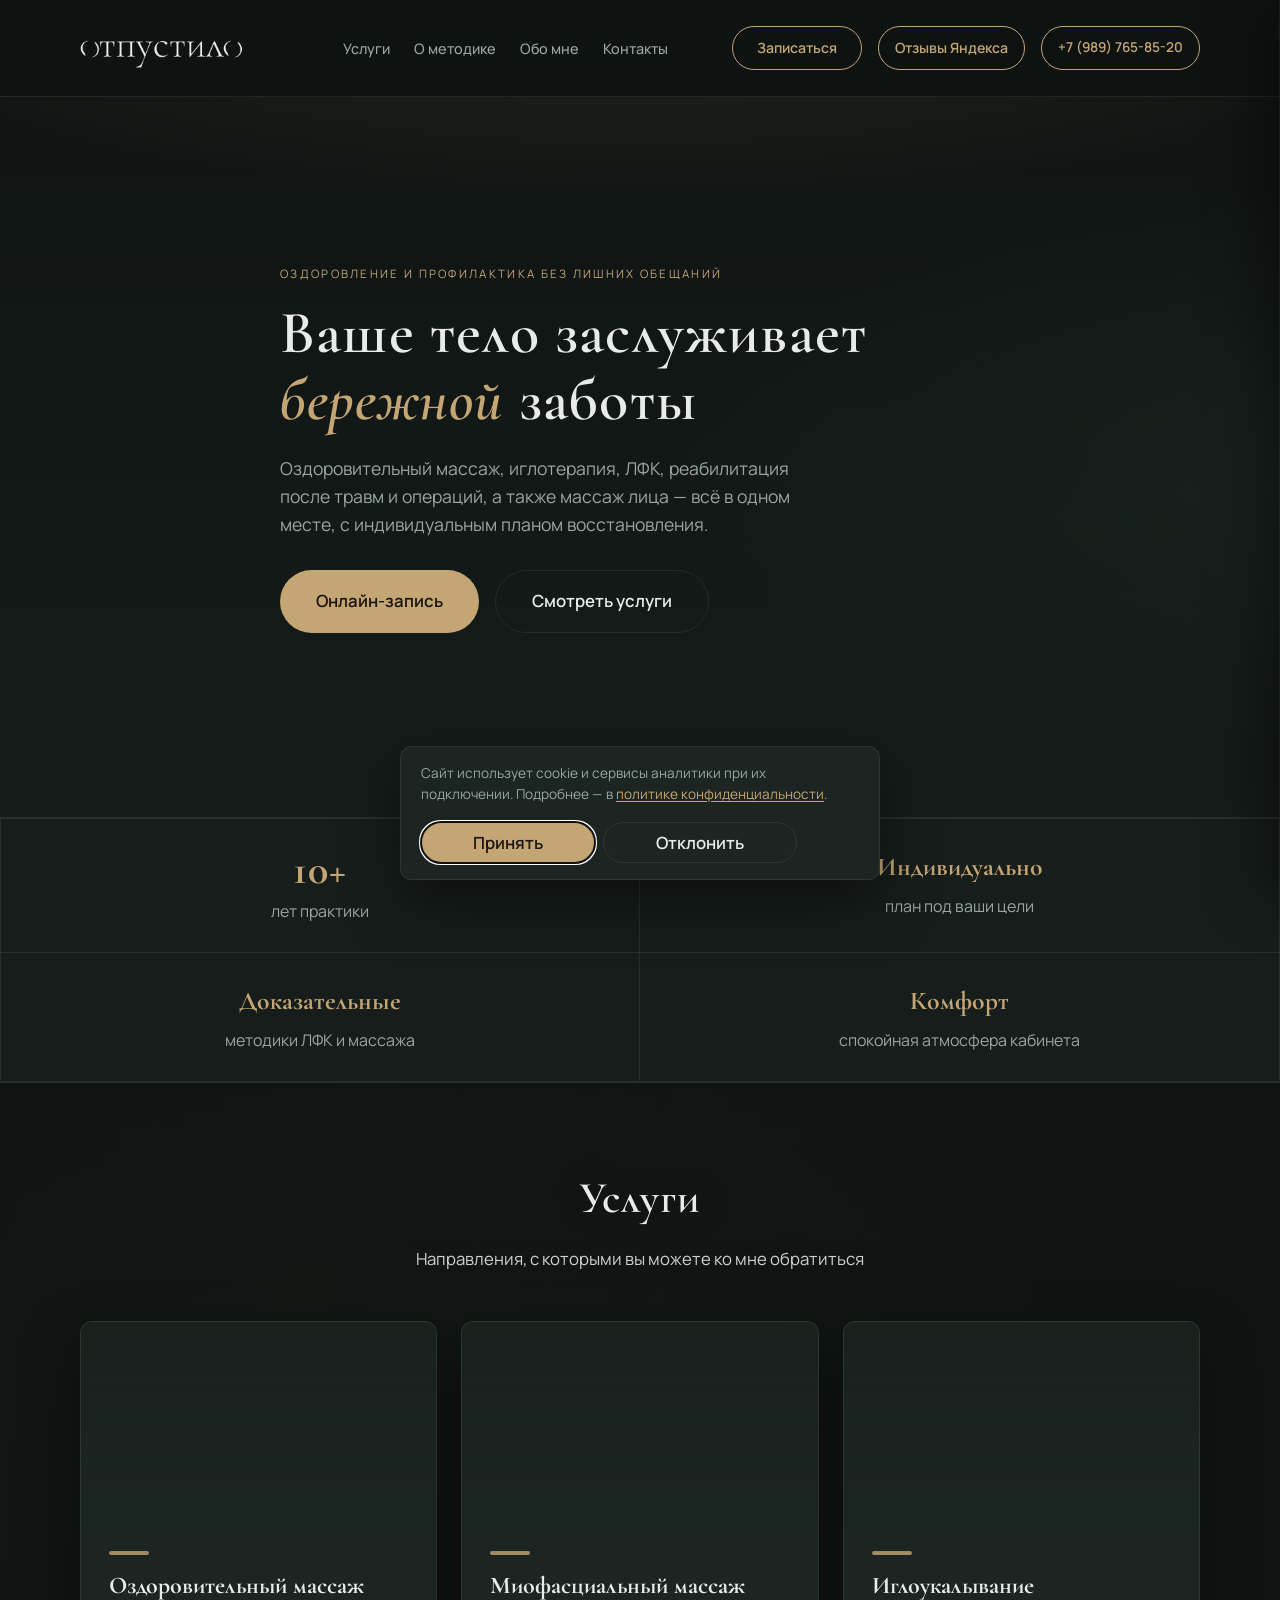
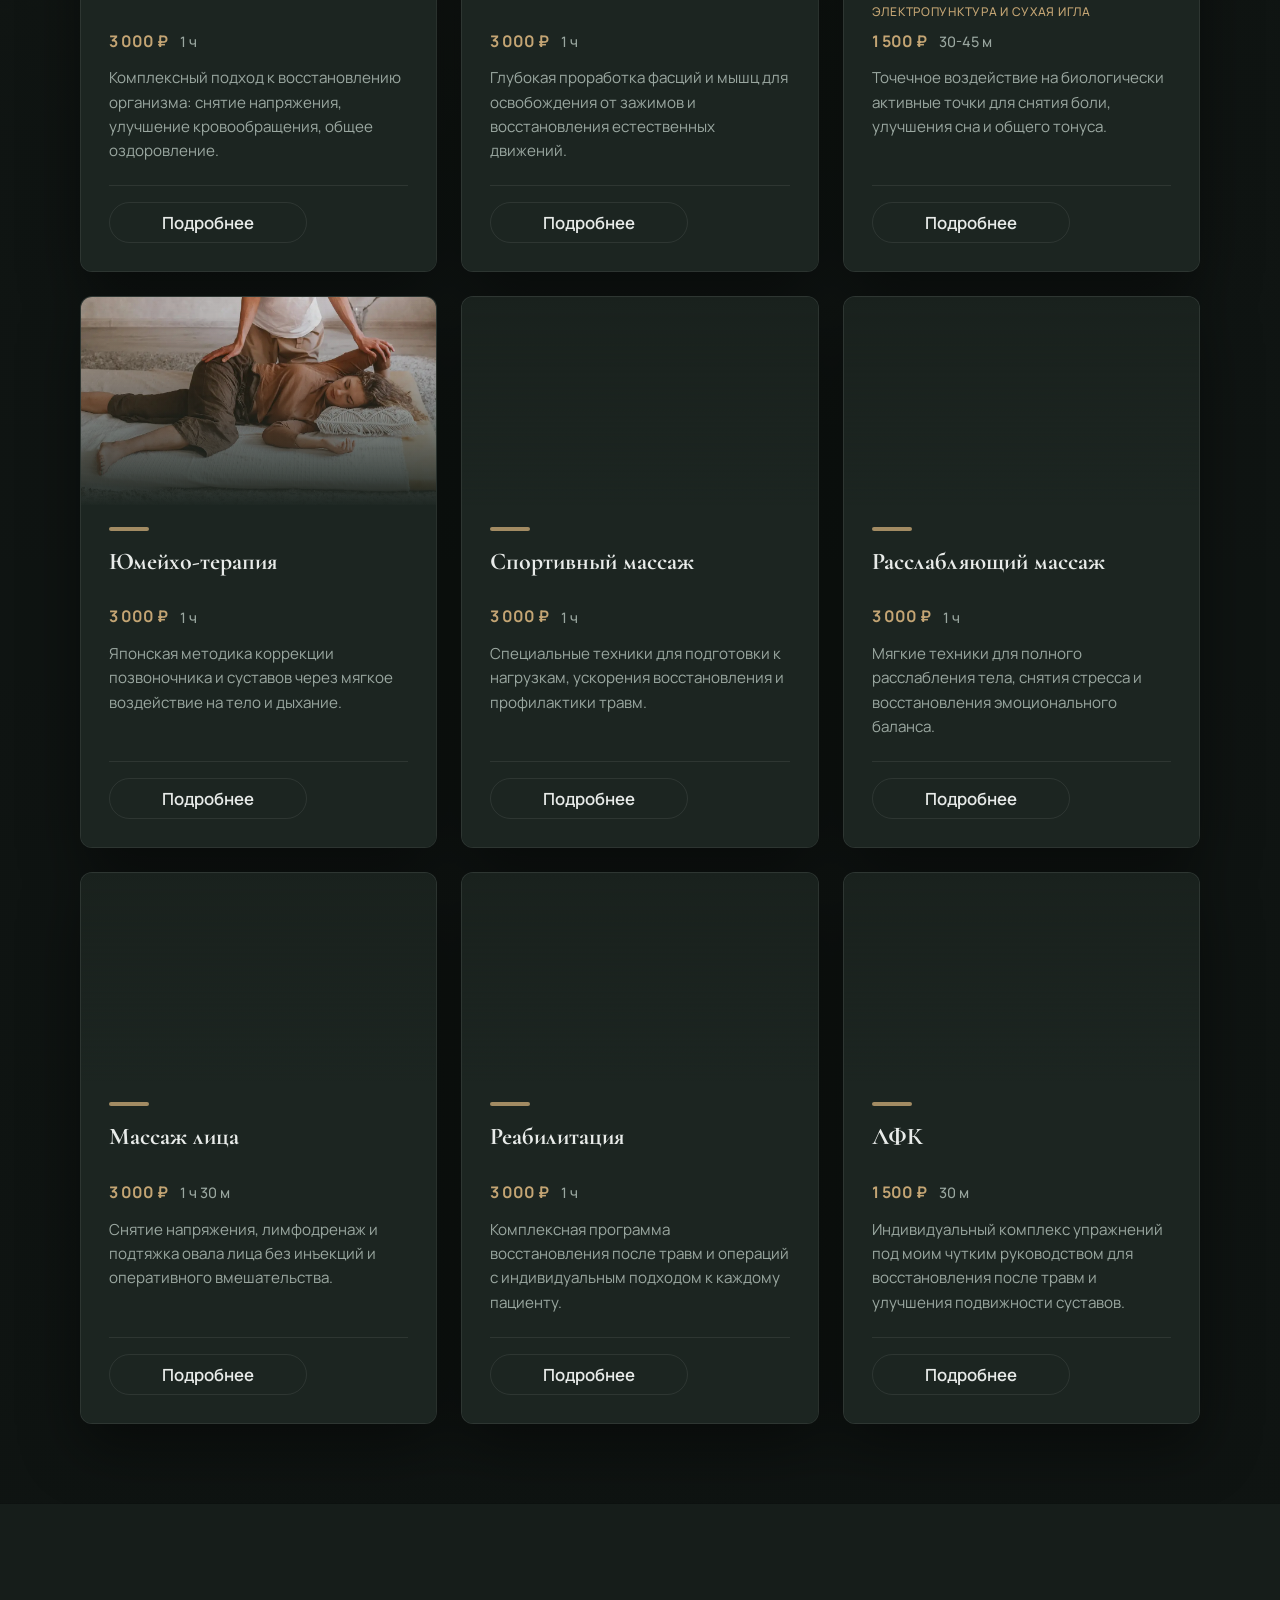
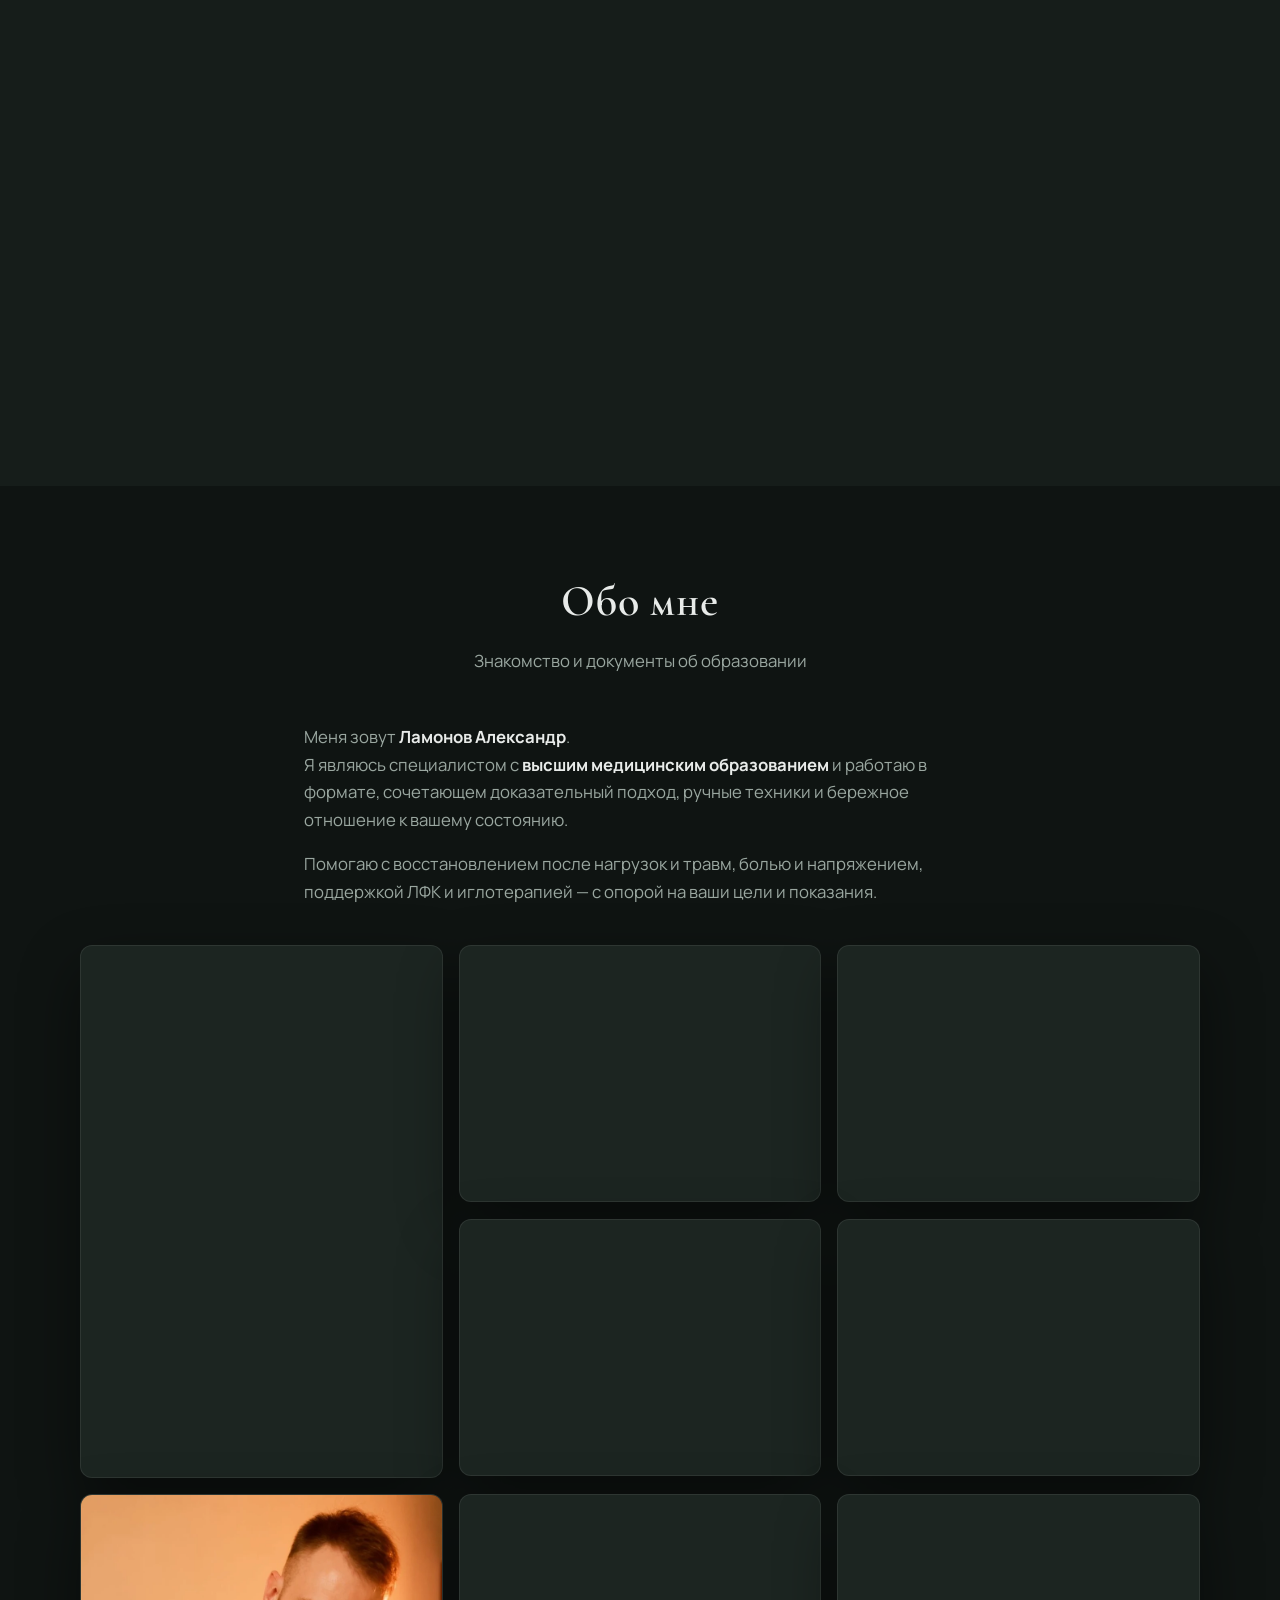
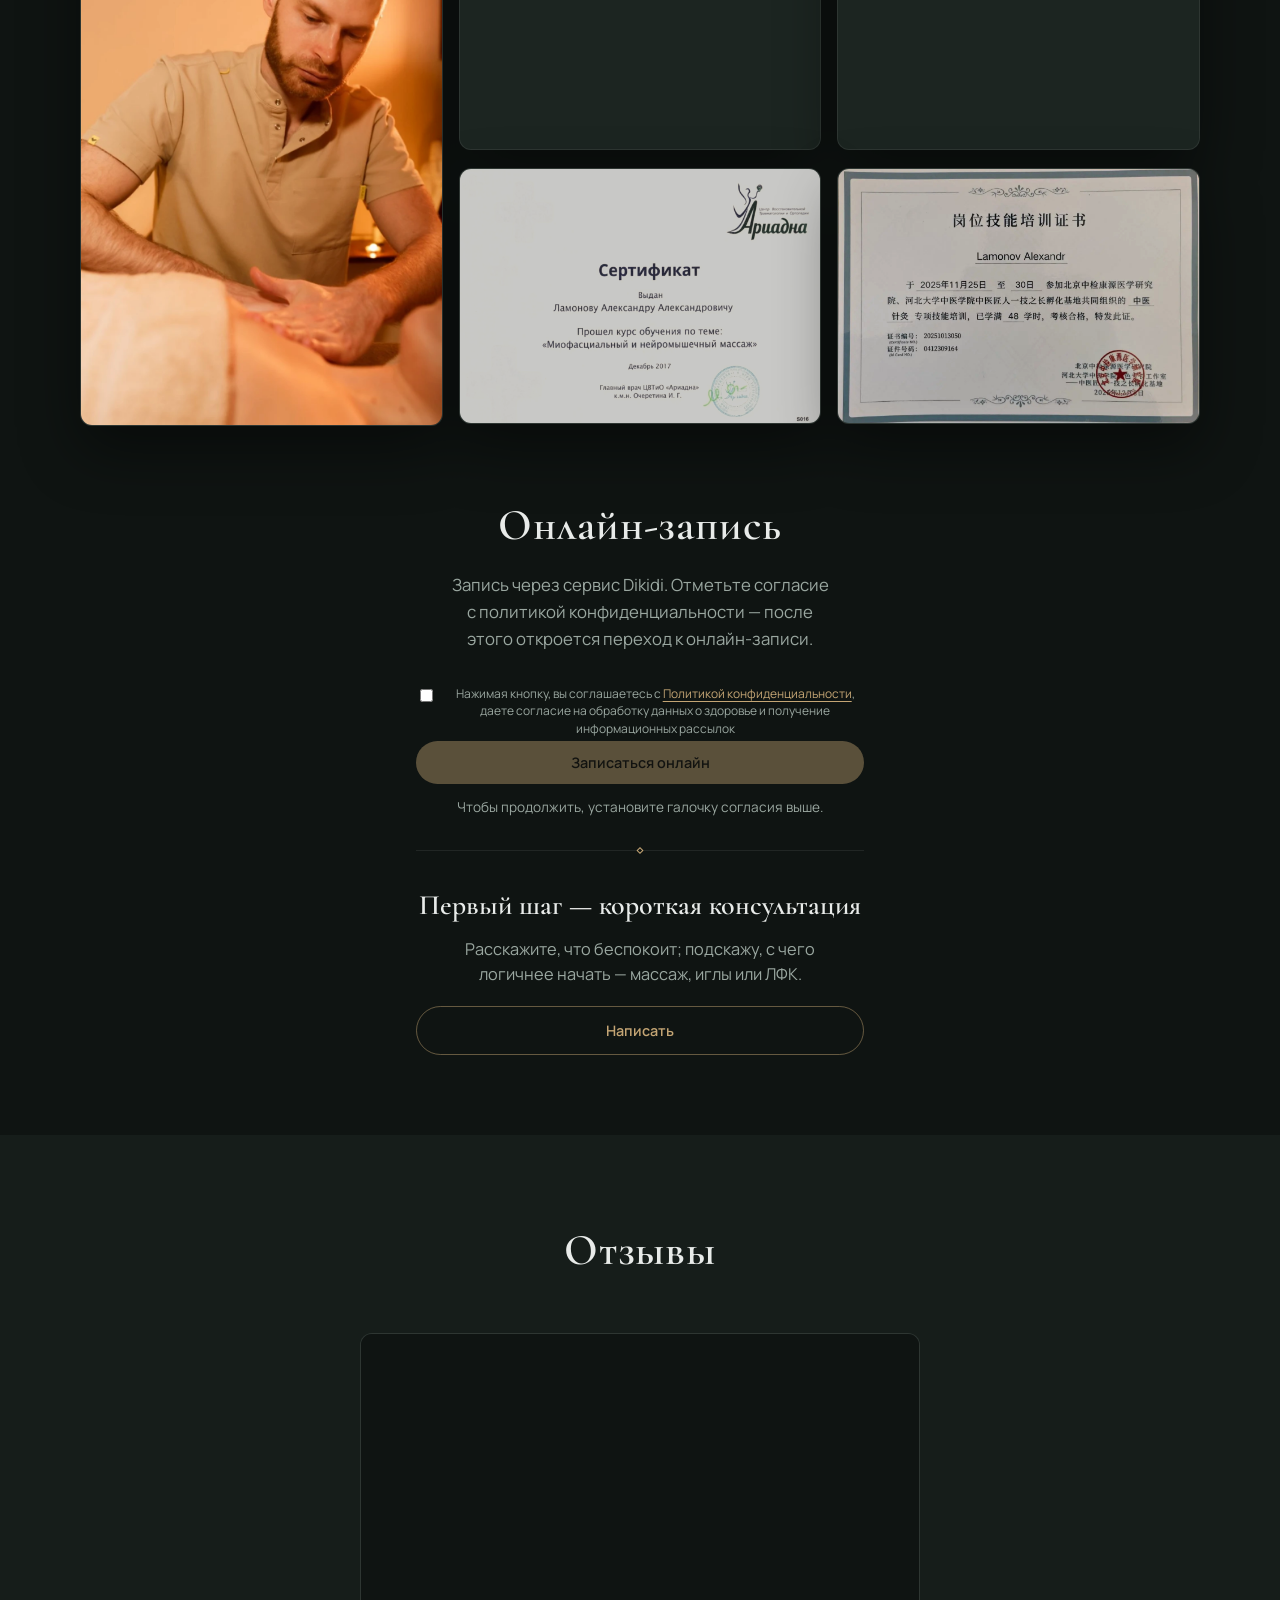
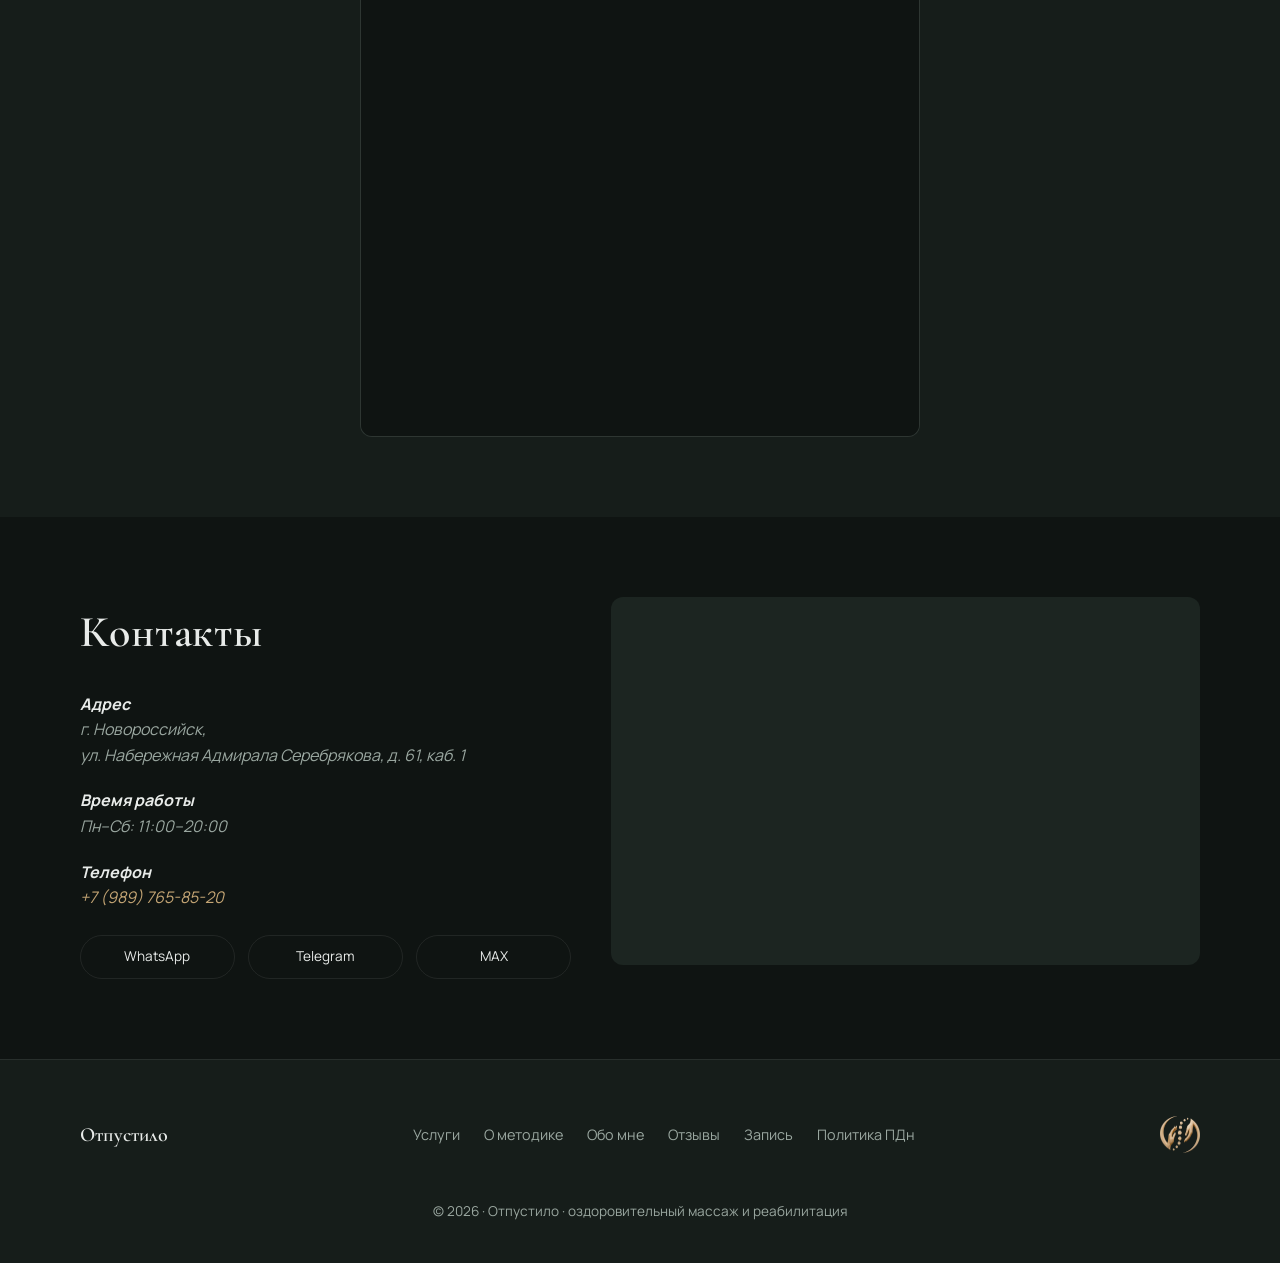
==== commit c19bfd9b: "Исправление шапки в мобилке: sticky при открытом бургере, выравнивание логотипа, отступы" ====
--- a/index.html
+++ b/index.html
@@ -209,7 +209,7 @@
               <h3 class="card__title">Иглоукалывание<span class="card__title-sub">Электропунктура и сухая игла</span></h3>
               <div class="card__meta">
                 <span class="card__price">1 500 ₽</span>
-                <span class="card__duration">30 м</span>
+                <span class="card__duration">30-45 м</span>
               </div>
               <p class="card__text">
                                 Точечное воздействие на биологически активные точки для снятия боли, улучшения сна и общего тонуса.
--- a/styles.css
+++ b/styles.css
@@ -225,7 +225,6 @@
   .logo--header-wide .logo__image {
     width: clamp(200px, 38vw, 340px) !important;
     max-height: 145px !important;
-    margin-top: -8px;
     margin-bottom: -18px;
   }
   
@@ -553,7 +552,7 @@
 @media (max-width: 768px) {
   .hero {
     min-height: auto;
-    padding: 4rem 0 3.5rem;
+    padding: 4.5rem 0 3.5rem;
   }
 }
 
@@ -1610,13 +1609,40 @@
   font: inherit;
   color: inherit;
   text-align: left;
-  cursor: zoom-in;
+  cursor: pointer;
   -webkit-tap-highlight-color: transparent;
-  transition: border-color 0.2s;
+  transition: border-color 0.3s;
+  position: relative;
+}
+
+button.diploma-frame.diploma-frame--thumb::after {
+  content: "Просмотр";
+  position: absolute;
+  inset: 0;
+  display: flex;
+  align-items: center;
+  justify-content: center;
+  background: rgba(15, 20, 18, 0.65);
+  color: #fff;
+  font-family: var(--font-display);
+  font-size: 1.1rem;
+  letter-spacing: 0.08em;
+  opacity: 0;
+  transition: opacity 0.3s;
+  border-radius: inherit;
+  pointer-events: none;
+}
+
+button.diploma-frame.diploma-frame--thumb:hover::after {
+  opacity: 1;
 }
 
 button.diploma-frame.diploma-frame--thumb:hover {
   border-color: rgba(196, 165, 116, 0.45);
+}
+
+button.diploma-frame.diploma-frame--thumb:hover img {
+  transform: scale(1.05);
 }
 
 button.diploma-frame.diploma-frame--thumb:focus-visible {
@@ -1632,7 +1658,7 @@
   min-height: 0;
   /* Базовый фильтр для всех дипломов: сильное приглушение белого */
   filter: sepia(15%) contrast(0.85) brightness(0.85) saturate(0.9);
-  transition: filter 0.3s ease;
+  transition: filter 0.3s ease, transform 0.3s ease;
 }
 
 /* 1-й и 5-й дипломы: оставляем ярче, так как они, видимо, уже темные или нормальные */
@@ -1723,7 +1749,10 @@
   padding: 2.75rem 1rem 1rem;
   border-radius: var(--radius);
   border: 1px solid var(--line);
-  background: linear-gradient(165deg, var(--surface), var(--bg-elevated));
+  background:
+    radial-gradient(ellipse 80% 50% at 50% -20%, rgba(196, 165, 116, 0.22) 0%, rgba(196, 165, 116, 0.1) 40%, rgba(196, 165, 116, 0) 80%),
+    radial-gradient(ellipse 60% 40% at 100% 50%, rgba(80, 120, 100, 0.12) 0%, rgba(80, 120, 100, 0.05) 40%, rgba(80, 120, 100, 0) 80%),
+    linear-gradient(180deg, var(--bg) 0%, var(--bg-elevated) 100%);
   box-shadow: var(--shadow);
   box-sizing: border-box;
 }
@@ -1843,6 +1872,35 @@
   object-fit: contain;
   /* При открытии диплома показываем его в оригинальном цвете */
   filter: none;
+  transition: opacity 0.3s ease, transform 0.3s ease;
+}
+
+.diploma-lightbox__img--exit-left {
+  opacity: 0;
+  transform: translateX(-40px);
+}
+
+.diploma-lightbox__img--exit-right {
+  opacity: 0;
+  transform: translateX(40px);
+}
+
+.diploma-lightbox__img--enter-left {
+  animation: diplomaEnterLeft 0.35s ease forwards;
+}
+
+.diploma-lightbox__img--enter-right {
+  animation: diplomaEnterRight 0.35s ease forwards;
+}
+
+@keyframes diplomaEnterLeft {
+  from { opacity: 0; transform: translateX(-40px); }
+  to   { opacity: 1; transform: translateX(0); }
+}
+
+@keyframes diplomaEnterRight {
+  from { opacity: 0; transform: translateX(40px); }
+  to   { opacity: 1; transform: translateX(0); }
 }
 
 .diploma-lightbox__strip {
@@ -1852,6 +1910,7 @@
   overflow-x: hidden;
   scroll-snap-type: y mandatory;
   -webkit-overflow-scrolling: touch;
+  overscroll-behavior: contain;
   display: flex;
   flex-direction: column;
   gap: 0.85rem;
@@ -1878,6 +1937,11 @@
   align-items: center;
   justify-content: center;
   padding: 0.35rem 0;
+  transition: transform 0.35s ease;
+}
+
+.diploma-lightbox__slide.is-active {
+  transform: scale(1.06);
 }
 
 .diploma-lightbox__slide img {
@@ -1892,32 +1956,59 @@
   transition: filter 0.3s ease;
 }
 
-.diploma-lightbox__slide:nth-child(1) img,
-.diploma-lightbox__slide:nth-child(5) img {
-  filter: sepia(5%) contrast(0.98) brightness(0.98);
-}
-
-.diploma-lightbox__slide:nth-child(8) img {
-  filter: sepia(0%) contrast(1.02) brightness(1.05);
-}
-
-.diploma-lightbox__slide.is-active img,
-.diploma-lightbox__slide:hover img {
-  filter: sepia(0%) contrast(1) brightness(1) saturate(1) !important;
-}
-
 @media (min-width: 993px) {
   .diploma-lightbox__viewport--desktop {
-    display: flex;
+    display: none !important;
   }
 
   .diploma-lightbox__viewport--mobile {
-    display: none !important;
+    display: block;
+    height: 100%;
+    min-height: 0;
   }
 
   .diploma-lightbox__stage {
     flex-direction: row;
     min-height: min(70vh, 660px);
+  }
+
+  .diploma-lightbox__strip {
+    flex-direction: row;
+    max-height: none;
+    height: 100%;
+    overflow-y: hidden;
+    overflow-x: auto;
+    scroll-snap-type: x mandatory;
+    overscroll-behavior-x: contain;
+    gap: 1.5rem;
+    padding: 1rem 2rem;
+    scrollbar-width: none;
+  }
+
+  .diploma-lightbox__strip::-webkit-scrollbar {
+    display: none;
+  }
+
+  .diploma-lightbox__slide {
+    scroll-snap-align: center;
+    flex-shrink: 0;
+    width: 70%;
+    max-width: 600px;
+    min-height: auto;
+    padding: 0.5rem;
+    transition: transform 0.35s ease;
+  }
+
+  .diploma-lightbox__slide img {
+    max-height: min(60vh, 520px);
+    width: 100%;
+    height: auto;
+    border-radius: 8px;
+    transition: transform 0.35s ease;
+  }
+
+  .diploma-lightbox__slide.is-active {
+    transform: scale(1.04);
   }
 }
 
@@ -2277,6 +2368,39 @@
   }
 }
 
+@media (max-width: 768px) {
+  .header__inner {
+    gap: 0.35rem;
+    padding: 8px 0;
+  }
+
+  .header__toolbar {
+    gap: 0.5rem;
+    flex: 1 1 auto;
+    justify-content: flex-end;
+  }
+
+  .logo--header-wide {
+    font-size: clamp(2.5rem, 5vw, 3.75rem);
+    flex: 0 1 auto;
+    margin-right: auto;
+    margin-top: -4px;
+  }
+
+  .btn--header {
+    font-size: 0.8rem;
+    padding: 0.5rem 0.95rem;
+    flex: 0 0 auto;
+    text-align: center;
+    white-space: nowrap;
+  }
+
+  .burger span {
+    width: 24px;
+    height: 2px;
+  }
+}
+
 @media (max-width: 520px) {
   .container {
     width: 100%;
--- a/styles.css
+++ b/styles.css
@@ -225,7 +225,6 @@
   .logo--header-wide .logo__image {
     width: clamp(200px, 38vw, 340px) !important;
     max-height: 145px !important;
-    margin-top: -8px;
     margin-bottom: -18px;
   }
   
@@ -553,7 +552,7 @@
 @media (max-width: 768px) {
   .hero {
     min-height: auto;
-    padding: 4rem 0 3.5rem;
+    padding: 4.5rem 0 3.5rem;
   }
 }
 
@@ -1610,13 +1609,40 @@
   font: inherit;
   color: inherit;
   text-align: left;
-  cursor: zoom-in;
+  cursor: pointer;
   -webkit-tap-highlight-color: transparent;
-  transition: border-color 0.2s;
+  transition: border-color 0.3s;
+  position: relative;
+}
+
+button.diploma-frame.diploma-frame--thumb::after {
+  content: "Просмотр";
+  position: absolute;
+  inset: 0;
+  display: flex;
+  align-items: center;
+  justify-content: center;
+  background: rgba(15, 20, 18, 0.65);
+  color: #fff;
+  font-family: var(--font-display);
+  font-size: 1.1rem;
+  letter-spacing: 0.08em;
+  opacity: 0;
+  transition: opacity 0.3s;
+  border-radius: inherit;
+  pointer-events: none;
+}
+
+button.diploma-frame.diploma-frame--thumb:hover::after {
+  opacity: 1;
 }
 
 button.diploma-frame.diploma-frame--thumb:hover {
   border-color: rgba(196, 165, 116, 0.45);
+}
+
+button.diploma-frame.diploma-frame--thumb:hover img {
+  transform: scale(1.05);
 }
 
 button.diploma-frame.diploma-frame--thumb:focus-visible {
@@ -1632,7 +1658,7 @@
   min-height: 0;
   /* Базовый фильтр для всех дипломов: сильное приглушение белого */
   filter: sepia(15%) contrast(0.85) brightness(0.85) saturate(0.9);
-  transition: filter 0.3s ease;
+  transition: filter 0.3s ease, transform 0.3s ease;
 }
 
 /* 1-й и 5-й дипломы: оставляем ярче, так как они, видимо, уже темные или нормальные */
@@ -1723,7 +1749,10 @@
   padding: 2.75rem 1rem 1rem;
   border-radius: var(--radius);
   border: 1px solid var(--line);
-  background: linear-gradient(165deg, var(--surface), var(--bg-elevated));
+  background:
+    radial-gradient(ellipse 80% 50% at 50% -20%, rgba(196, 165, 116, 0.22) 0%, rgba(196, 165, 116, 0.1) 40%, rgba(196, 165, 116, 0) 80%),
+    radial-gradient(ellipse 60% 40% at 100% 50%, rgba(80, 120, 100, 0.12) 0%, rgba(80, 120, 100, 0.05) 40%, rgba(80, 120, 100, 0) 80%),
+    linear-gradient(180deg, var(--bg) 0%, var(--bg-elevated) 100%);
   box-shadow: var(--shadow);
   box-sizing: border-box;
 }
@@ -1843,6 +1872,35 @@
   object-fit: contain;
   /* При открытии диплома показываем его в оригинальном цвете */
   filter: none;
+  transition: opacity 0.3s ease, transform 0.3s ease;
+}
+
+.diploma-lightbox__img--exit-left {
+  opacity: 0;
+  transform: translateX(-40px);
+}
+
+.diploma-lightbox__img--exit-right {
+  opacity: 0;
+  transform: translateX(40px);
+}
+
+.diploma-lightbox__img--enter-left {
+  animation: diplomaEnterLeft 0.35s ease forwards;
+}
+
+.diploma-lightbox__img--enter-right {
+  animation: diplomaEnterRight 0.35s ease forwards;
+}
+
+@keyframes diplomaEnterLeft {
+  from { opacity: 0; transform: translateX(-40px); }
+  to   { opacity: 1; transform: translateX(0); }
+}
+
+@keyframes diplomaEnterRight {
+  from { opacity: 0; transform: translateX(40px); }
+  to   { opacity: 1; transform: translateX(0); }
 }
 
 .diploma-lightbox__strip {
@@ -1852,6 +1910,7 @@
   overflow-x: hidden;
   scroll-snap-type: y mandatory;
   -webkit-overflow-scrolling: touch;
+  overscroll-behavior: contain;
   display: flex;
   flex-direction: column;
   gap: 0.85rem;
@@ -1878,6 +1937,11 @@
   align-items: center;
   justify-content: center;
   padding: 0.35rem 0;
+  transition: transform 0.35s ease;
+}
+
+.diploma-lightbox__slide.is-active {
+  transform: scale(1.06);
 }
 
 .diploma-lightbox__slide img {
@@ -1892,32 +1956,59 @@
   transition: filter 0.3s ease;
 }
 
-.diploma-lightbox__slide:nth-child(1) img,
-.diploma-lightbox__slide:nth-child(5) img {
-  filter: sepia(5%) contrast(0.98) brightness(0.98);
-}
-
-.diploma-lightbox__slide:nth-child(8) img {
-  filter: sepia(0%) contrast(1.02) brightness(1.05);
-}
-
-.diploma-lightbox__slide.is-active img,
-.diploma-lightbox__slide:hover img {
-  filter: sepia(0%) contrast(1) brightness(1) saturate(1) !important;
-}
-
 @media (min-width: 993px) {
   .diploma-lightbox__viewport--desktop {
-    display: flex;
+    display: none !important;
   }
 
   .diploma-lightbox__viewport--mobile {
-    display: none !important;
+    display: block;
+    height: 100%;
+    min-height: 0;
   }
 
   .diploma-lightbox__stage {
     flex-direction: row;
     min-height: min(70vh, 660px);
+  }
+
+  .diploma-lightbox__strip {
+    flex-direction: row;
+    max-height: none;
+    height: 100%;
+    overflow-y: hidden;
+    overflow-x: auto;
+    scroll-snap-type: x mandatory;
+    overscroll-behavior-x: contain;
+    gap: 1.5rem;
+    padding: 1rem 2rem;
+    scrollbar-width: none;
+  }
+
+  .diploma-lightbox__strip::-webkit-scrollbar {
+    display: none;
+  }
+
+  .diploma-lightbox__slide {
+    scroll-snap-align: center;
+    flex-shrink: 0;
+    width: 70%;
+    max-width: 600px;
+    min-height: auto;
+    padding: 0.5rem;
+    transition: transform 0.35s ease;
+  }
+
+  .diploma-lightbox__slide img {
+    max-height: min(60vh, 520px);
+    width: 100%;
+    height: auto;
+    border-radius: 8px;
+    transition: transform 0.35s ease;
+  }
+
+  .diploma-lightbox__slide.is-active {
+    transform: scale(1.04);
   }
 }
 
@@ -2277,6 +2368,39 @@
   }
 }
 
+@media (max-width: 768px) {
+  .header__inner {
+    gap: 0.35rem;
+    padding: 8px 0;
+  }
+
+  .header__toolbar {
+    gap: 0.5rem;
+    flex: 1 1 auto;
+    justify-content: flex-end;
+  }
+
+  .logo--header-wide {
+    font-size: clamp(2.5rem, 5vw, 3.75rem);
+    flex: 0 1 auto;
+    margin-right: auto;
+    margin-top: -4px;
+  }
+
+  .btn--header {
+    font-size: 0.8rem;
+    padding: 0.5rem 0.95rem;
+    flex: 0 0 auto;
+    text-align: center;
+    white-space: nowrap;
+  }
+
+  .burger span {
+    width: 24px;
+    height: 2px;
+  }
+}
+
 @media (max-width: 520px) {
   .container {
     width: 100%;
